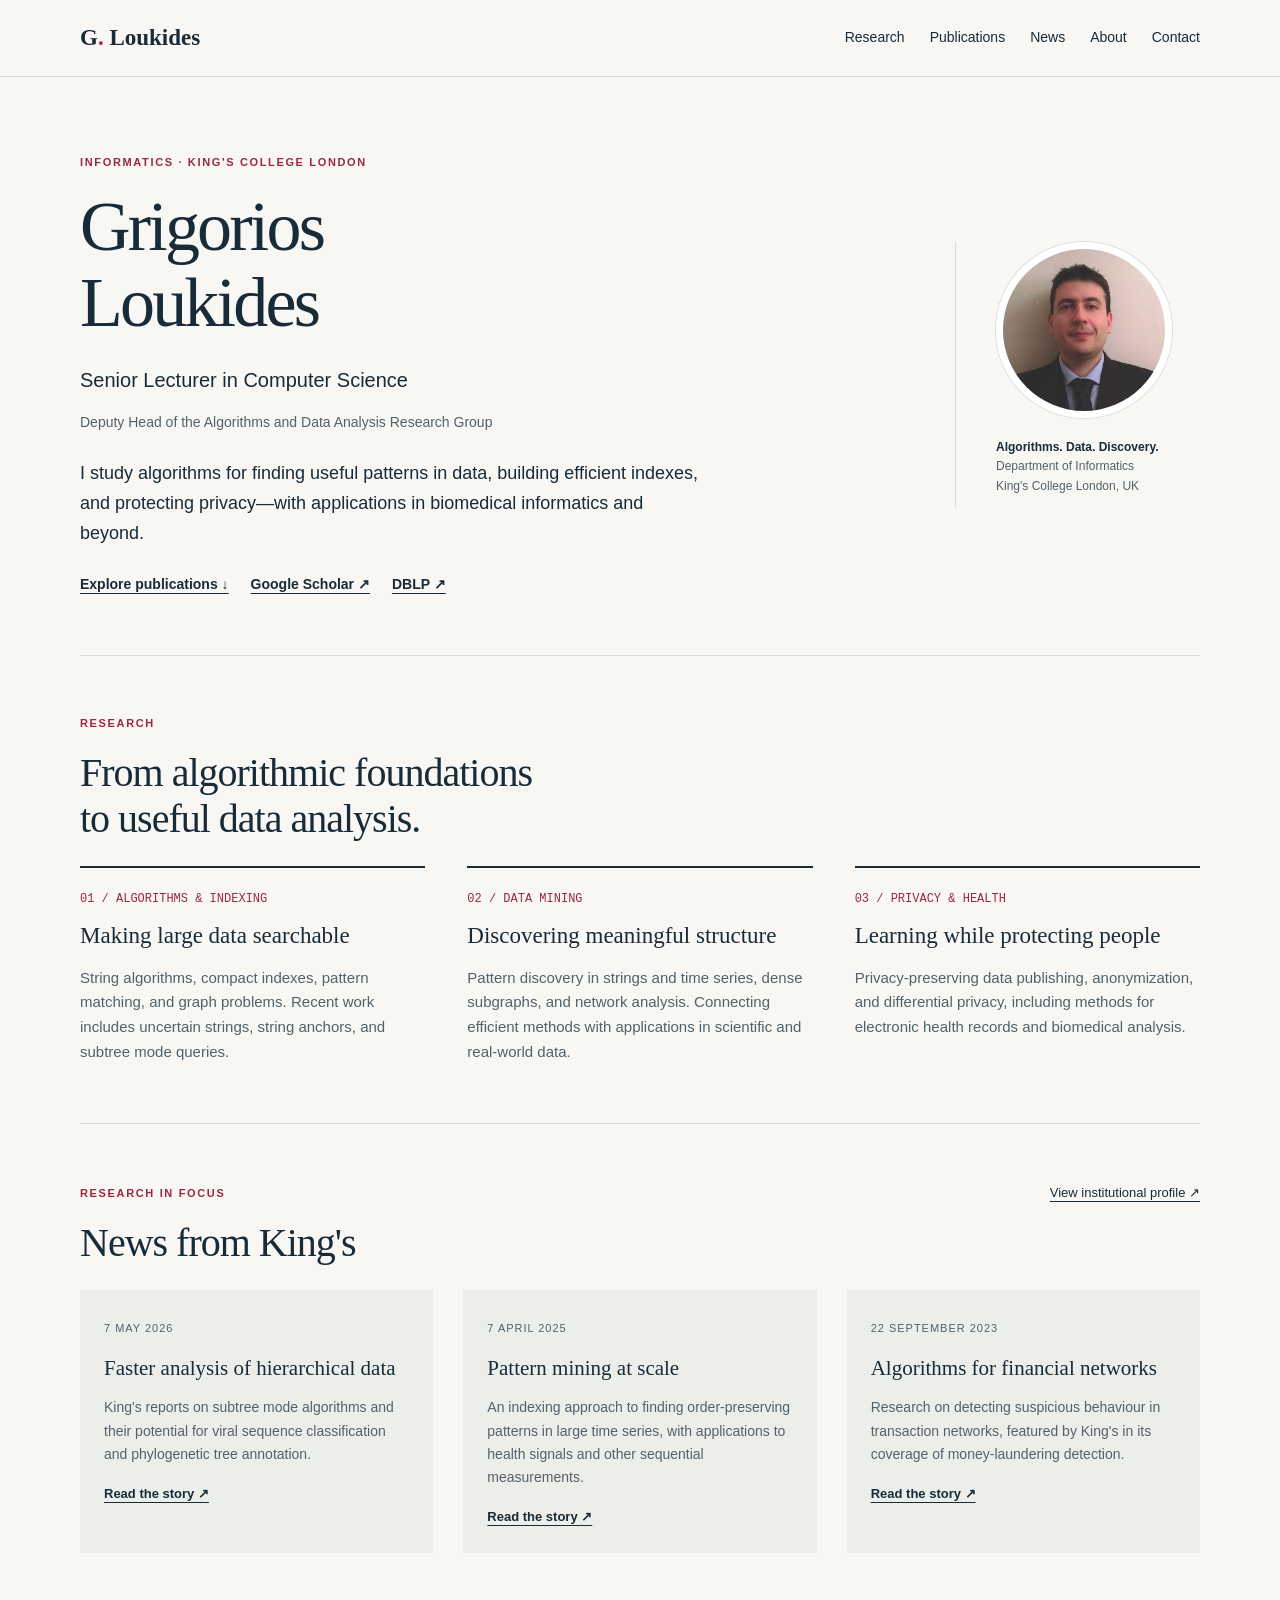
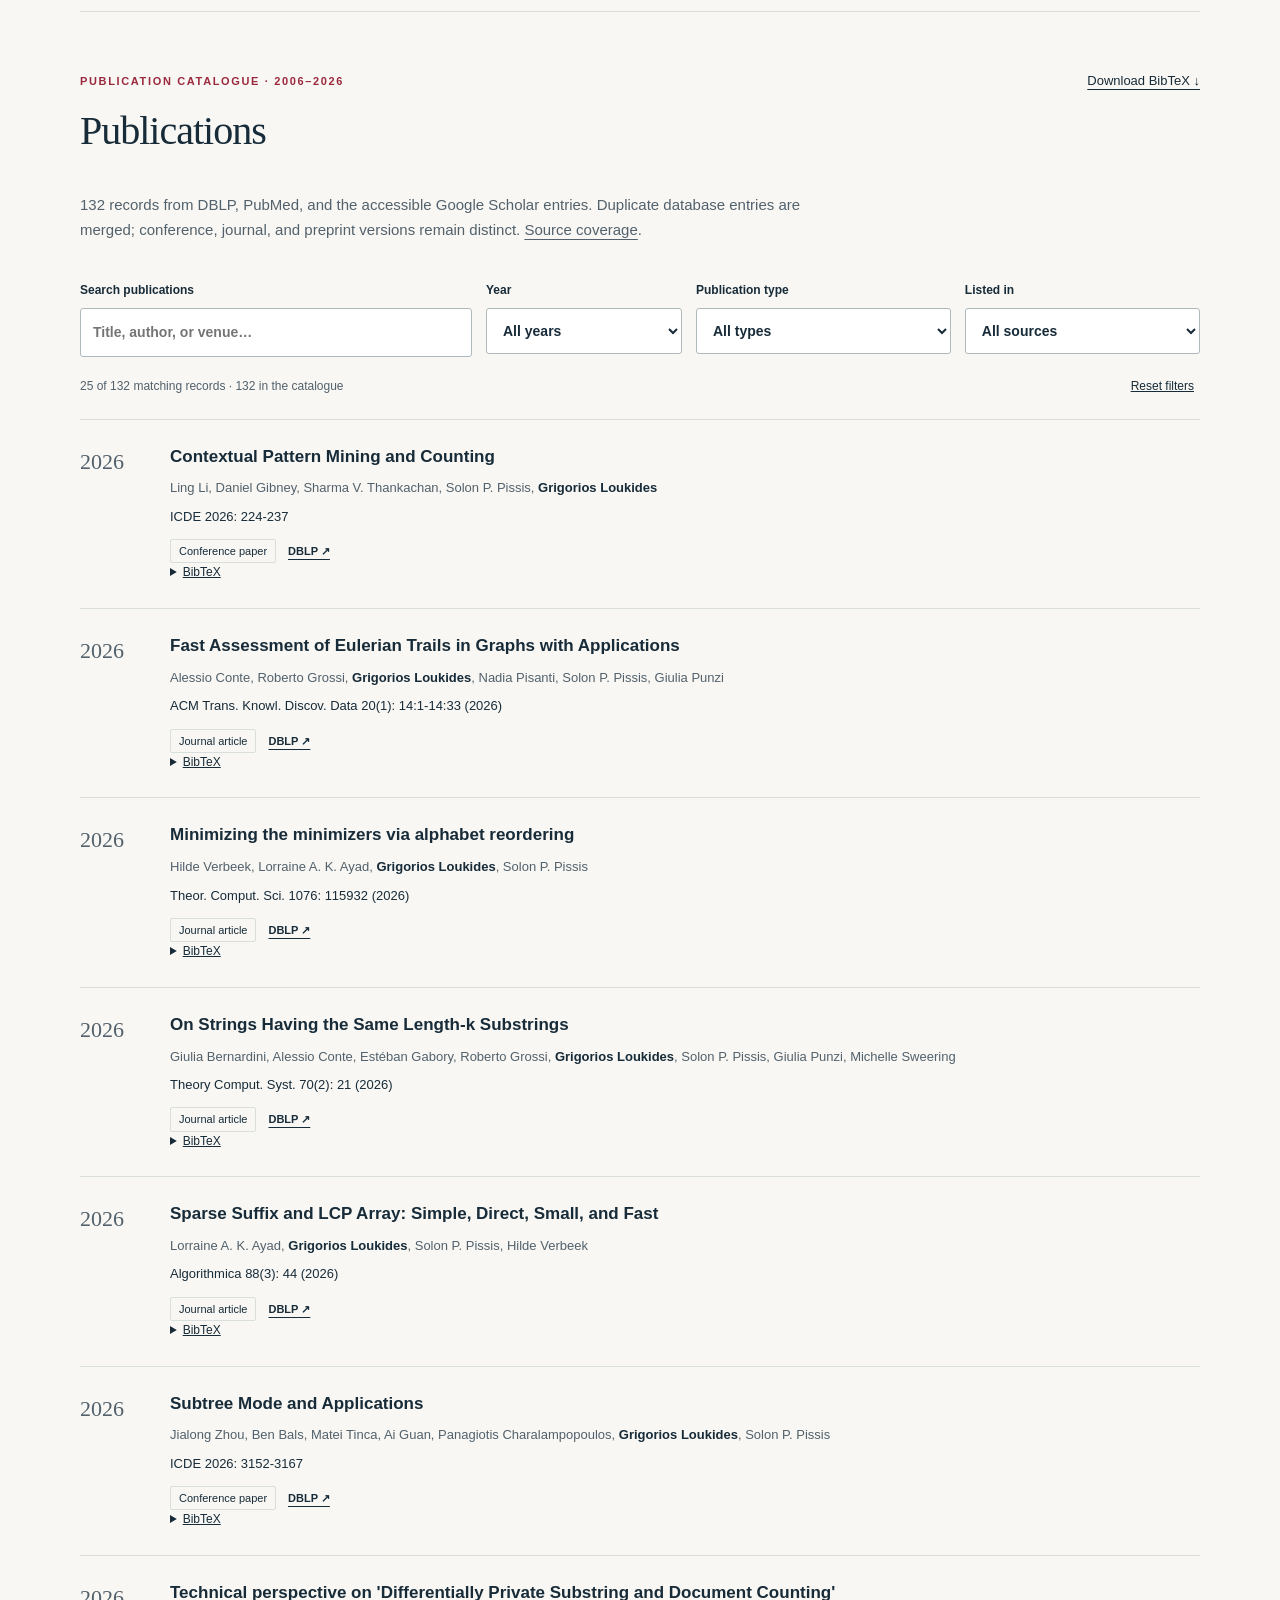
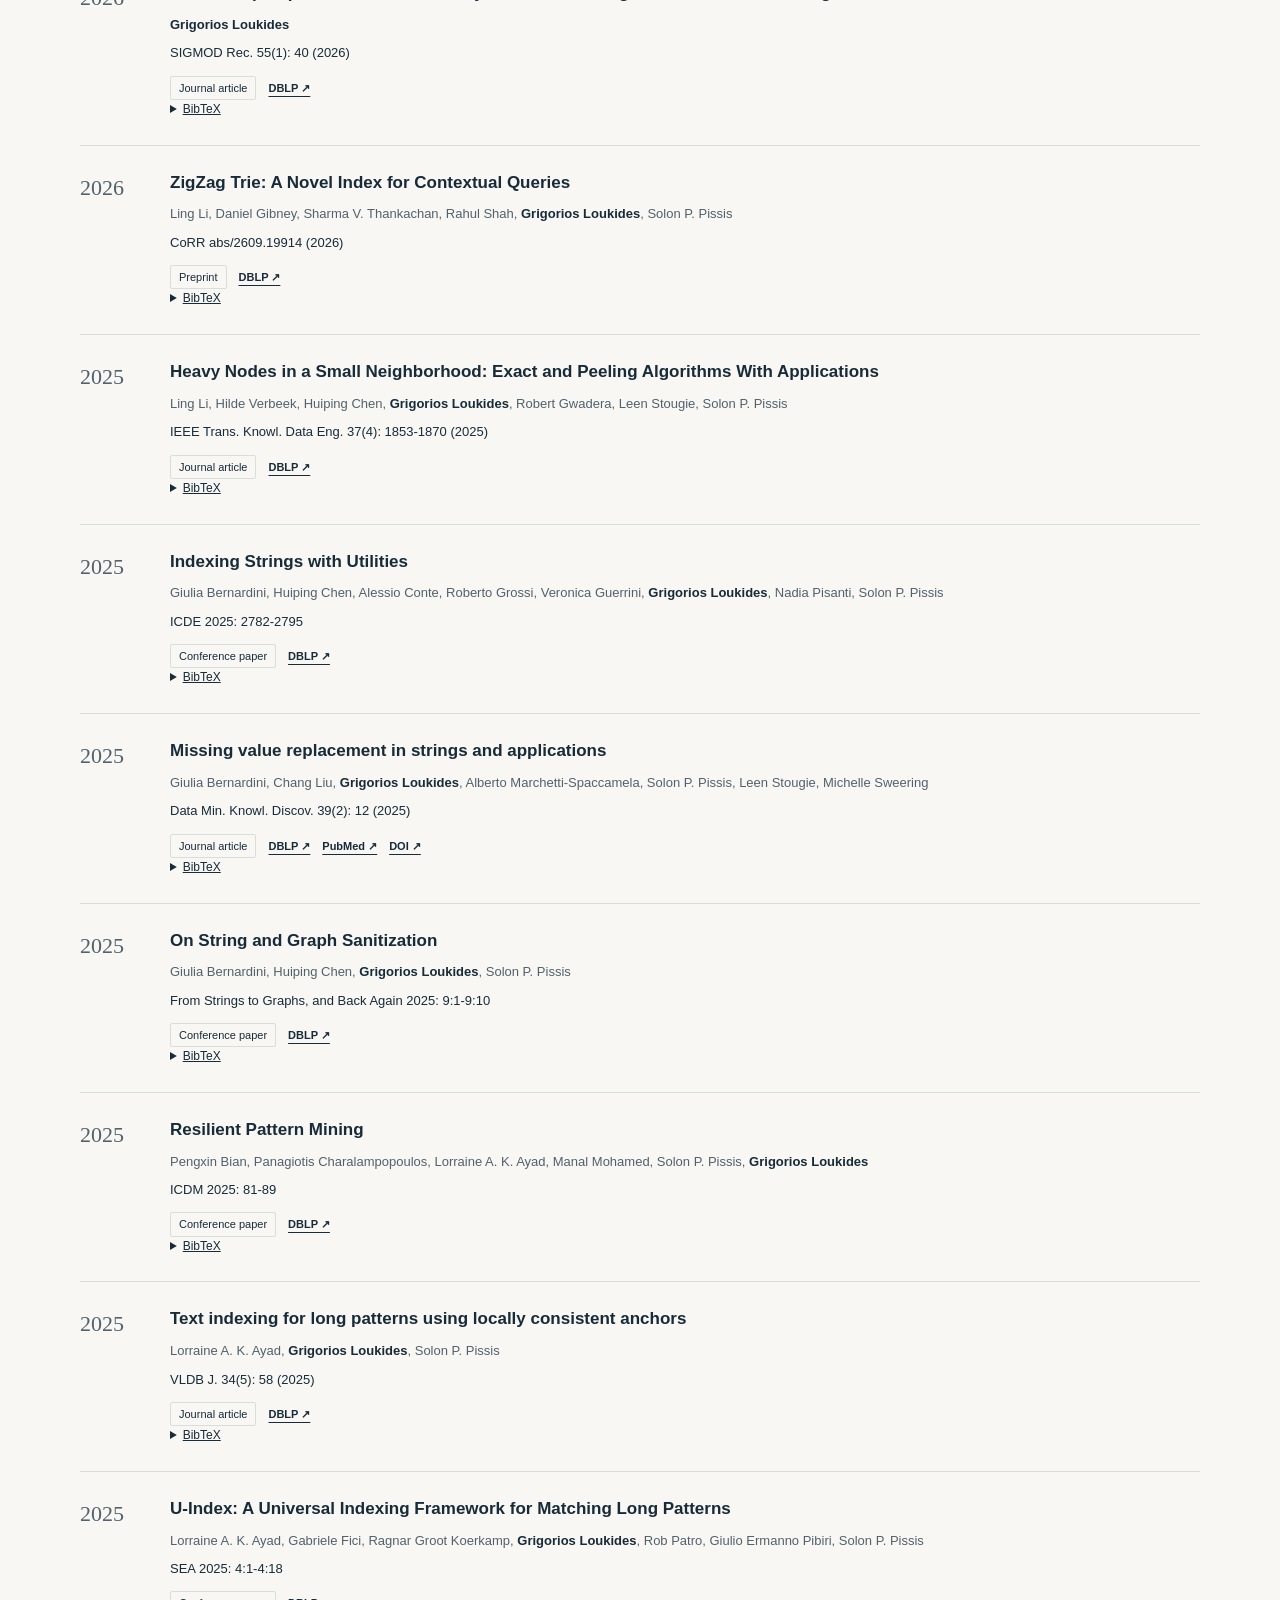
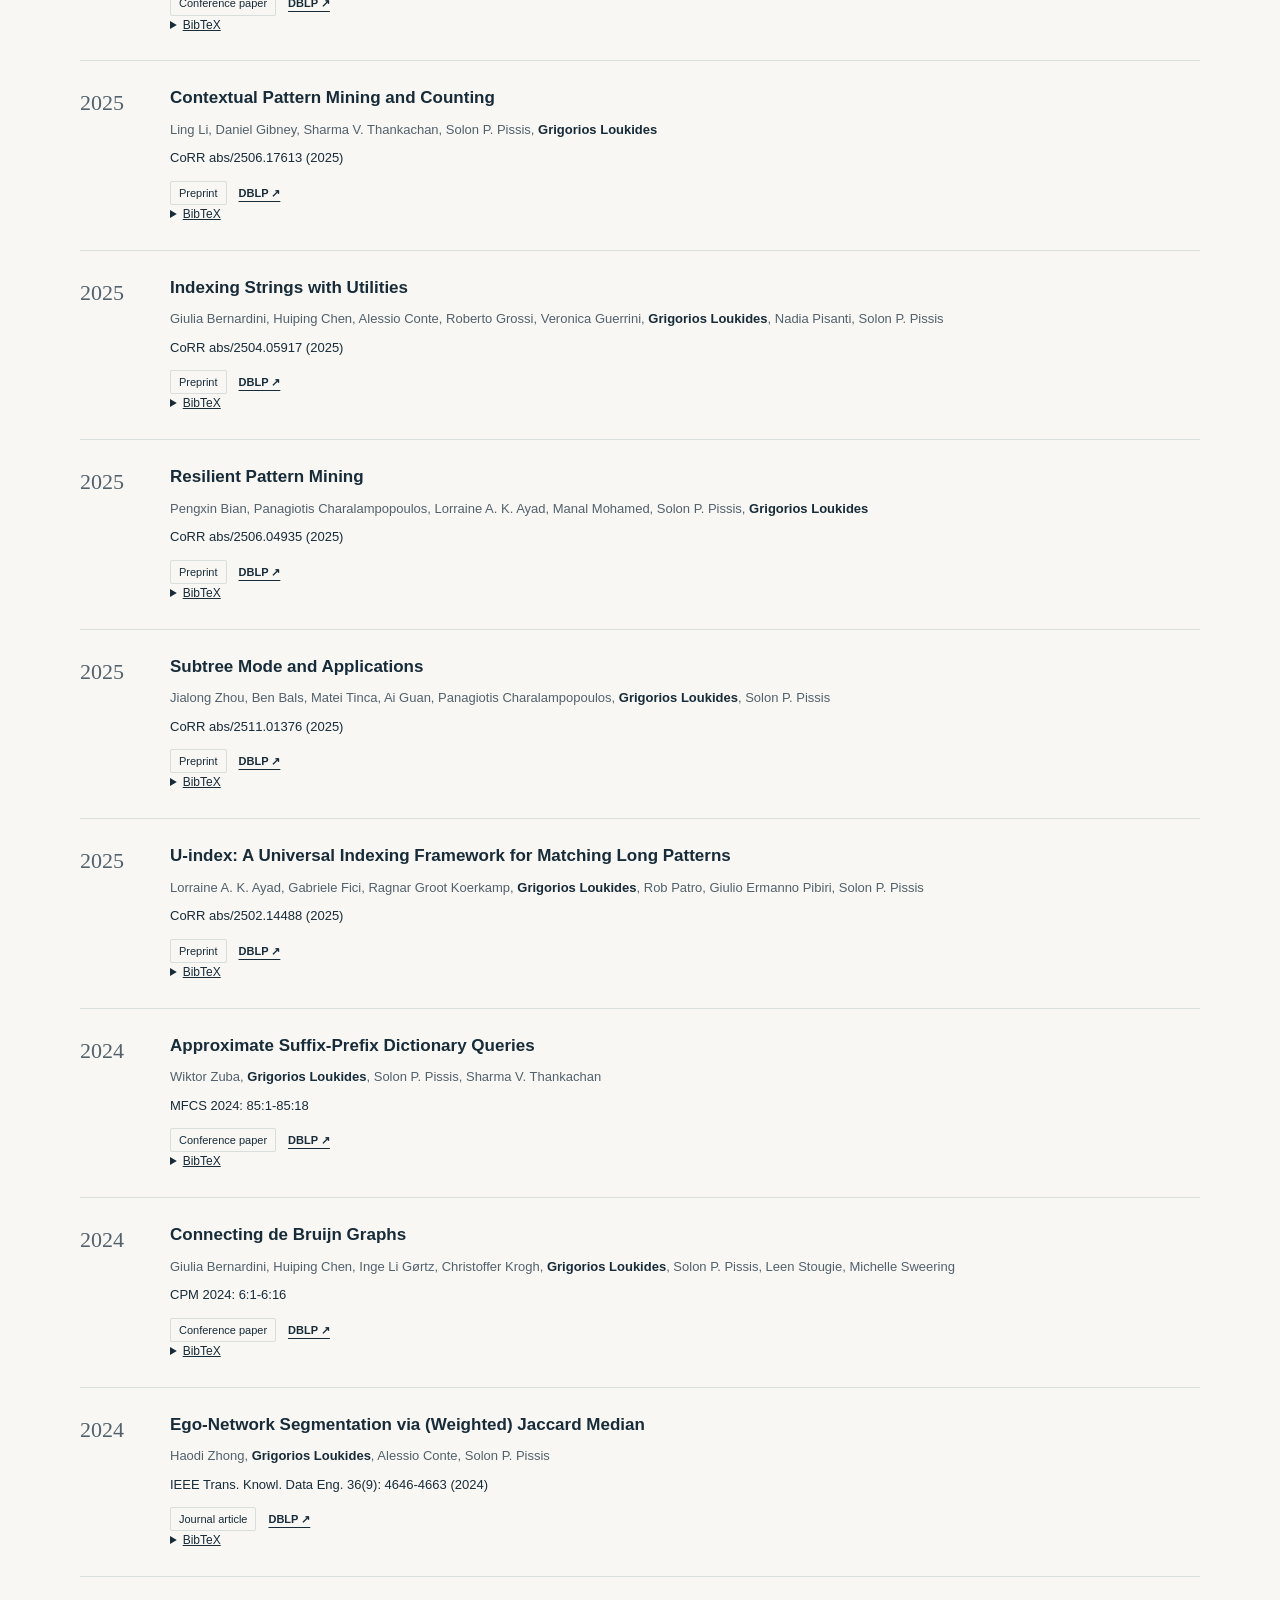
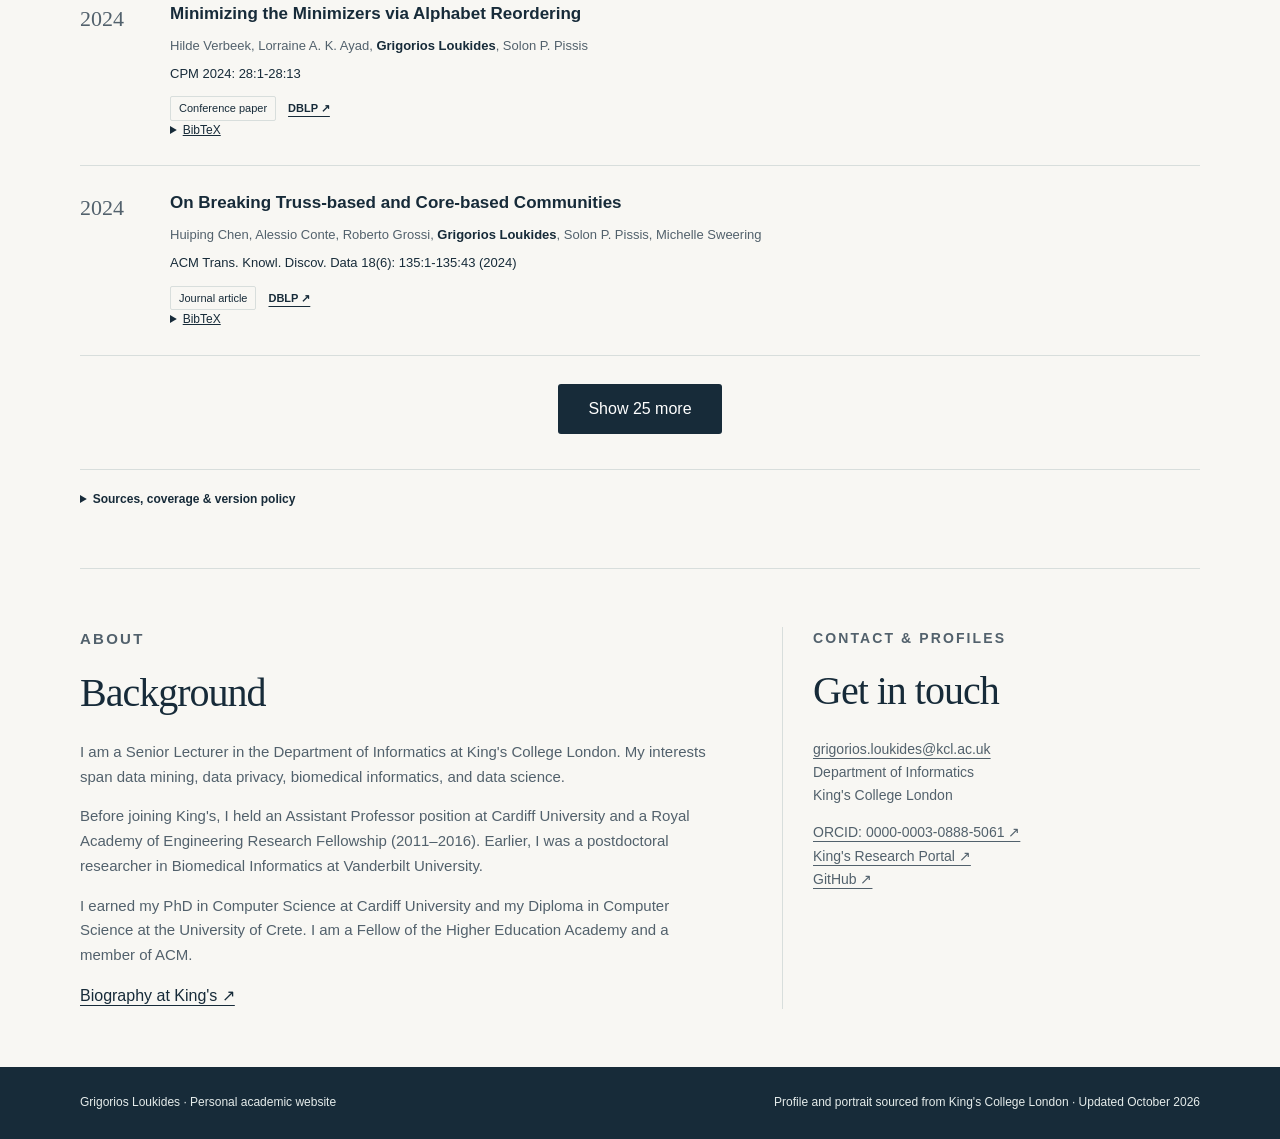
==== index.html @ 4de1ee36 "Build academic website with reconciled publication catalogue and King's profile" ====
<!doctype html>
<html lang="en"><head><meta charset="utf-8"><meta name="viewport" content="width=device-width, initial-scale=1"><meta name="description" content="Grigorios Loukides, King's College London. Research in algorithms, data mining, data privacy and biomedical informatics. Publications and research news."><meta name="theme-color" content="#172b39"><title>Grigorios Loukides | King's College London</title><link rel="stylesheet" href="style.css"><link rel="icon" href="favicon.svg" type="image/svg+xml"><script src="site.js" defer></script><script type="application/ld+json">{"@context":"https://schema.org","@type":"Person","name":"Grigorios Loukides","jobTitle":"Senior Lecturer in Computer Science","affiliation":{"@type":"CollegeOrUniversity","name":"King's College London"},"email":"grigorios.loukides@kcl.ac.uk","sameAs":["https://www.kcl.ac.uk/people/grigorios-loukides","https://dblp.org/pid/96/4724","https://orcid.org/0000-0003-0888-5061","https://scholar.google.com/citations?user=OtmncdQAAAAJ"]}</script></head>
<body><a class="skip" href="#main">Skip to content</a><header><div class="wrap top"><a class="brand" href="#main" aria-label="Grigorios Loukides, home">G<span>.</span> Loukides</a><nav aria-label="Main navigation"><a class="optional" href="#research">Research</a><a href="#publications">Publications</a><a class="optional" href="#news">News</a><a href="#about">About</a><a href="#contact">Contact</a></nav></div></header>
<main id="main" class="wrap"><section class="hero" aria-labelledby="name"><div><p class="eyebrow">Informatics · King's College London</p><h1 id="name">Grigorios<br>Loukides</h1><p class="role">Senior Lecturer in Computer Science</p><p class="subrole">Deputy Head of the Algorithms and Data Analysis Research Group</p><p class="intro">I study algorithms for finding useful patterns in data, building efficient indexes, and protecting privacy—with applications in biomedical informatics and beyond.</p><div class="links"><a href="#publications">Explore publications ↓</a><a href="https://scholar.google.com/citations?user=OtmncdQAAAAJ">Google Scholar ↗</a><a href="https://dblp.org/pid/96/4724">DBLP ↗</a></div></div><div class="portrait-wrap"><img class="portrait" src="[data-uri]" alt="Grigorios Loukides" width="176" height="176"><p><strong>Algorithms. Data. Discovery.</strong><br>Department of Informatics<br>King's College London, UK</p></div></section>
<section class="section" id="research"><p class="eyebrow">Research</p><h2>From algorithmic foundations<br>to useful data analysis.</h2><div class="research-grid"><article><span class="num">01 / ALGORITHMS & INDEXING</span><h3>Making large data searchable</h3><p>String algorithms, compact indexes, pattern matching, and graph problems. Recent work includes uncertain strings, string anchors, and subtree mode queries.</p></article><article><span class="num">02 / DATA MINING</span><h3>Discovering meaningful structure</h3><p>Pattern discovery in strings and time series, dense subgraphs, and network analysis. Connecting efficient methods with applications in scientific and real-world data.</p></article><article><span class="num">03 / PRIVACY & HEALTH</span><h3>Learning while protecting people</h3><p>Privacy-preserving data publishing, anonymization, and differential privacy, including methods for electronic health records and biomedical analysis.</p></article></div></section>
<section class="section" id="news"><div class="section-title"><div><p class="eyebrow">Research in focus</p><h2>News from King's</h2></div><a href="https://www.kcl.ac.uk/people/grigorios-loukides">View institutional profile ↗</a></div><div class="news-list"><article><time datetime="2026-05-07">7 May 2026</time><h3>Faster analysis of hierarchical data</h3><p>King's reports on subtree mode algorithms and their potential for viral sequence classification and phylogenetic tree annotation.</p><a href="https://www.kcl.ac.uk/news/new-algorithm-cracks-decades-old-problem-to-revolutionise-biomedical-research">Read the story ↗</a></article><article><time datetime="2025-04-07">7 April 2025</time><h3>Pattern mining at scale</h3><p>An indexing approach to finding order-preserving patterns in large time series, with applications to health signals and other sequential measurements.</p><a href="https://www.kcl.ac.uk/news/new-tool-analyses-huge-amounts-of-data-at-record-speeds">Read the story ↗</a></article><article><time datetime="2023-09-22">22 September 2023</time><h3>Algorithms for financial networks</h3><p>Research on detecting suspicious behaviour in transaction networks, featured by King's in its coverage of money-laundering detection.</p><a href="https://www.kcl.ac.uk/news/new-software-detects-money-laundering-faster-than-ever-before">Read the story ↗</a></article></div></section>
<section class="section" id="publications"><div class="section-title"><div><p class="eyebrow">Publication catalogue · 2006–2026</p><h2>Publications</h2></div><a href="publications.bib" download>Download BibTeX ↓</a></div><p class="pub-intro">132 records from DBLP, PubMed, and the accessible Google Scholar entries. Duplicate database entries are merged; conference, journal, and preprint versions remain distinct. <a href="#sources">Source coverage</a>.</p><noscript><p class="nojs">All publications are shown below. Enable JavaScript to search and filter.</p></noscript><div class="filters js-only" role="search" aria-label="Search publications"><label for="search">Search publications<input type="search" id="search" placeholder="Title, author, or venue…" autocomplete="off"></label><label for="year">Year<select id="year"><option value="">All years</option><option>2026</option><option>2025</option><option>2024</option><option>2023</option><option>2022</option><option>2021</option><option>2020</option><option>2019</option><option>2018</option><option>2017</option><option>2016</option><option>2015</option><option>2014</option><option>2013</option><option>2012</option><option>2011</option><option>2010</option><option>2009</option><option>2008</option><option>2007</option><option>2006</option></select></label><label for="type">Publication type<select id="type"><option value="">All types</option><option>Book / chapter</option><option>Conference paper</option><option>Correction</option><option>Journal article</option><option>Preprint</option><option>Thesis</option></select></label><label for="source">Listed in<select id="source"><option value="">All sources</option><option>DBLP</option><option>PubMed</option><option>Google Scholar</option></select></label></div><div class="result-bar js-only"><span id="count" role="status" aria-live="polite"></span><button class="text-button" id="reset" type="button">Reset filters</button></div><div id="publication-list"><article class="pub" data-year="2026" data-type="Conference paper" data-sources="DBLP"><div class="pub-year">2026</div><div><h3><a href="https://dblp.org/rec/conf/icde/LiGTPL26">Contextual Pattern Mining and Counting</a></h3><p class="authors">Ling Li, Daniel Gibney, Sharma V. Thankachan, Solon P. Pissis, <strong>Grigorios Loukides</strong></p><p class="venue">ICDE 2026: 224-237</p><div class="pub-foot"><span class="type">Conference paper</span><a href="https://dblp.org/rec/conf/icde/LiGTPL26">DBLP ↗</a></div><details><summary>BibTeX</summary><pre>@inproceedings{conficdeLiGTPL26,
  title = {Contextual Pattern Mining and Counting},
  author = {Ling Li and Daniel Gibney and Sharma V. Thankachan and Solon P. Pissis and Grigorios Loukides},
  year = {2026},
  url = {https://dblp.org/rec/conf/icde/LiGTPL26},
  note = {ICDE 2026: 224-237}
}</pre></details></div></article>
<article class="pub" data-year="2026" data-type="Journal article" data-sources="DBLP"><div class="pub-year">2026</div><div><h3><a href="https://dblp.org/rec/journals/tkdd/ConteGLPPP26">Fast Assessment of Eulerian Trails in Graphs with Applications</a></h3><p class="authors">Alessio Conte, Roberto Grossi, <strong>Grigorios Loukides</strong>, Nadia Pisanti, Solon P. Pissis, Giulia Punzi</p><p class="venue">ACM Trans. Knowl. Discov. Data 20(1): 14:1-14:33 (2026)</p><div class="pub-foot"><span class="type">Journal article</span><a href="https://dblp.org/rec/journals/tkdd/ConteGLPPP26">DBLP ↗</a></div><details><summary>BibTeX</summary><pre>@article{journalstkddConteGLPPP26,
  title = {Fast Assessment of Eulerian Trails in Graphs with Applications},
  author = {Alessio Conte and Roberto Grossi and Grigorios Loukides and Nadia Pisanti and Solon P. Pissis and Giulia Punzi},
  year = {2026},
  url = {https://dblp.org/rec/journals/tkdd/ConteGLPPP26},
  note = {ACM Trans. Knowl. Discov. Data 20(1): 14:1-14:33 (2026)}
}</pre></details></div></article>
<article class="pub" data-year="2026" data-type="Journal article" data-sources="DBLP"><div class="pub-year">2026</div><div><h3><a href="https://dblp.org/rec/journals/tcs/VerbeekALP26">Minimizing the minimizers via alphabet reordering</a></h3><p class="authors">Hilde Verbeek, Lorraine A. K. Ayad, <strong>Grigorios Loukides</strong>, Solon P. Pissis</p><p class="venue">Theor. Comput. Sci. 1076: 115932 (2026)</p><div class="pub-foot"><span class="type">Journal article</span><a href="https://dblp.org/rec/journals/tcs/VerbeekALP26">DBLP ↗</a></div><details><summary>BibTeX</summary><pre>@article{journalstcsVerbeekALP26,
  title = {Minimizing the minimizers via alphabet reordering},
  author = {Hilde Verbeek and Lorraine A. K. Ayad and Grigorios Loukides and Solon P. Pissis},
  year = {2026},
  url = {https://dblp.org/rec/journals/tcs/VerbeekALP26},
  note = {Theor. Comput. Sci. 1076: 115932 (2026)}
}</pre></details></div></article>
<article class="pub" data-year="2026" data-type="Journal article" data-sources="DBLP"><div class="pub-year">2026</div><div><h3><a href="https://dblp.org/rec/journals/mst/BernardiniCGGLPPS26">On Strings Having the Same Length-k Substrings</a></h3><p class="authors">Giulia Bernardini, Alessio Conte, Estéban Gabory, Roberto Grossi, <strong>Grigorios Loukides</strong>, Solon P. Pissis, Giulia Punzi, Michelle Sweering</p><p class="venue">Theory Comput. Syst. 70(2): 21 (2026)</p><div class="pub-foot"><span class="type">Journal article</span><a href="https://dblp.org/rec/journals/mst/BernardiniCGGLPPS26">DBLP ↗</a></div><details><summary>BibTeX</summary><pre>@article{journalsmstBernardiniCGGLPPS26,
  title = {On Strings Having the Same Length-k Substrings},
  author = {Giulia Bernardini and Alessio Conte and Estéban Gabory and Roberto Grossi and Grigorios Loukides and Solon P. Pissis and Giulia Punzi and Michelle Sweering},
  year = {2026},
  url = {https://dblp.org/rec/journals/mst/BernardiniCGGLPPS26},
  note = {Theory Comput. Syst. 70(2): 21 (2026)}
}</pre></details></div></article>
<article class="pub" data-year="2026" data-type="Journal article" data-sources="DBLP"><div class="pub-year">2026</div><div><h3><a href="https://dblp.org/rec/journals/algorithmica/AyadLPV26">Sparse Suffix and LCP Array: Simple, Direct, Small, and Fast</a></h3><p class="authors">Lorraine A. K. Ayad, <strong>Grigorios Loukides</strong>, Solon P. Pissis, Hilde Verbeek</p><p class="venue">Algorithmica 88(3): 44 (2026)</p><div class="pub-foot"><span class="type">Journal article</span><a href="https://dblp.org/rec/journals/algorithmica/AyadLPV26">DBLP ↗</a></div><details><summary>BibTeX</summary><pre>@article{journalsalgorithmicaAyadLPV26,
  title = {Sparse Suffix and LCP Array: Simple, Direct, Small, and Fast},
  author = {Lorraine A. K. Ayad and Grigorios Loukides and Solon P. Pissis and Hilde Verbeek},
  year = {2026},
  url = {https://dblp.org/rec/journals/algorithmica/AyadLPV26},
  note = {Algorithmica 88(3): 44 (2026)}
}</pre></details></div></article>
<article class="pub" data-year="2026" data-type="Conference paper" data-sources="DBLP"><div class="pub-year">2026</div><div><h3><a href="https://dblp.org/rec/conf/icde/ZhouBTGCLP26">Subtree Mode and Applications</a></h3><p class="authors">Jialong Zhou, Ben Bals, Matei Tinca, Ai Guan, Panagiotis Charalampopoulos, <strong>Grigorios Loukides</strong>, Solon P. Pissis</p><p class="venue">ICDE 2026: 3152-3167</p><div class="pub-foot"><span class="type">Conference paper</span><a href="https://dblp.org/rec/conf/icde/ZhouBTGCLP26">DBLP ↗</a></div><details><summary>BibTeX</summary><pre>@inproceedings{conficdeZhouBTGCLP26,
  title = {Subtree Mode and Applications},
  author = {Jialong Zhou and Ben Bals and Matei Tinca and Ai Guan and Panagiotis Charalampopoulos and Grigorios Loukides and Solon P. Pissis},
  year = {2026},
  url = {https://dblp.org/rec/conf/icde/ZhouBTGCLP26},
  note = {ICDE 2026: 3152-3167}
}</pre></details></div></article>
<article class="pub" data-year="2026" data-type="Journal article" data-sources="DBLP"><div class="pub-year">2026</div><div><h3><a href="https://dblp.org/rec/journals/sigmod/Loukides26">Technical perspective on &#x27;Differentially Private Substring and Document Counting&#x27;</a></h3><p class="authors"><strong>Grigorios Loukides</strong></p><p class="venue">SIGMOD Rec. 55(1): 40 (2026)</p><div class="pub-foot"><span class="type">Journal article</span><a href="https://dblp.org/rec/journals/sigmod/Loukides26">DBLP ↗</a></div><details><summary>BibTeX</summary><pre>@article{journalssigmodLoukides26,
  title = {Technical perspective on &#x27;Differentially Private Substring and Document Counting&#x27;},
  author = {Grigorios Loukides},
  year = {2026},
  url = {https://dblp.org/rec/journals/sigmod/Loukides26},
  note = {SIGMOD Rec. 55(1): 40 (2026)}
}</pre></details></div></article>
<article class="pub" data-year="2026" data-type="Preprint" data-sources="DBLP"><div class="pub-year">2026</div><div><h3><a href="https://dblp.org/rec/journals/corr/abs-2609-19914">ZigZag Trie: A Novel Index for Contextual Queries</a></h3><p class="authors">Ling Li, Daniel Gibney, Sharma V. Thankachan, Rahul Shah, <strong>Grigorios Loukides</strong>, Solon P. Pissis</p><p class="venue">CoRR abs/2609.19914 (2026)</p><div class="pub-foot"><span class="type">Preprint</span><a href="https://dblp.org/rec/journals/corr/abs-2609-19914">DBLP ↗</a></div><details><summary>BibTeX</summary><pre>@misc{journalscorrabs260919914,
  title = {ZigZag Trie: A Novel Index for Contextual Queries},
  author = {Ling Li and Daniel Gibney and Sharma V. Thankachan and Rahul Shah and Grigorios Loukides and Solon P. Pissis},
  year = {2026},
  url = {https://dblp.org/rec/journals/corr/abs-2609-19914},
  note = {CoRR abs/2609.19914 (2026)}
}</pre></details></div></article>
<article class="pub" data-year="2025" data-type="Journal article" data-sources="DBLP"><div class="pub-year">2025</div><div><h3><a href="https://dblp.org/rec/journals/tkde/LiVCLGSP25">Heavy Nodes in a Small Neighborhood: Exact and Peeling Algorithms With Applications</a></h3><p class="authors">Ling Li, Hilde Verbeek, Huiping Chen, <strong>Grigorios Loukides</strong>, Robert Gwadera, Leen Stougie, Solon P. Pissis</p><p class="venue">IEEE Trans. Knowl. Data Eng. 37(4): 1853-1870 (2025)</p><div class="pub-foot"><span class="type">Journal article</span><a href="https://dblp.org/rec/journals/tkde/LiVCLGSP25">DBLP ↗</a></div><details><summary>BibTeX</summary><pre>@article{journalstkdeLiVCLGSP25,
  title = {Heavy Nodes in a Small Neighborhood: Exact and Peeling Algorithms With Applications},
  author = {Ling Li and Hilde Verbeek and Huiping Chen and Grigorios Loukides and Robert Gwadera and Leen Stougie and Solon P. Pissis},
  year = {2025},
  url = {https://dblp.org/rec/journals/tkde/LiVCLGSP25},
  note = {IEEE Trans. Knowl. Data Eng. 37(4): 1853-1870 (2025)}
}</pre></details></div></article>
<article class="pub" data-year="2025" data-type="Conference paper" data-sources="DBLP"><div class="pub-year">2025</div><div><h3><a href="https://dblp.org/rec/conf/icde/BernardiniCCGGLPP25">Indexing Strings with Utilities</a></h3><p class="authors">Giulia Bernardini, Huiping Chen, Alessio Conte, Roberto Grossi, Veronica Guerrini, <strong>Grigorios Loukides</strong>, Nadia Pisanti, Solon P. Pissis</p><p class="venue">ICDE 2025: 2782-2795</p><div class="pub-foot"><span class="type">Conference paper</span><a href="https://dblp.org/rec/conf/icde/BernardiniCCGGLPP25">DBLP ↗</a></div><details><summary>BibTeX</summary><pre>@inproceedings{conficdeBernardiniCCGGLPP25,
  title = {Indexing Strings with Utilities},
  author = {Giulia Bernardini and Huiping Chen and Alessio Conte and Roberto Grossi and Veronica Guerrini and Grigorios Loukides and Nadia Pisanti and Solon P. Pissis},
  year = {2025},
  url = {https://dblp.org/rec/conf/icde/BernardiniCCGGLPP25},
  note = {ICDE 2025: 2782-2795}
}</pre></details></div></article>
<article class="pub" data-year="2025" data-type="Journal article" data-sources="DBLP|PubMed"><div class="pub-year">2025</div><div><h3><a href="https://doi.org/10.1007/s10618-024-01074-3">Missing value replacement in strings and applications</a></h3><p class="authors">Giulia Bernardini, Chang Liu, <strong>Grigorios Loukides</strong>, Alberto Marchetti-Spaccamela, Solon P. Pissis, Leen Stougie, Michelle Sweering</p><p class="venue">Data Min. Knowl. Discov. 39(2): 12 (2025)</p><div class="pub-foot"><span class="type">Journal article</span><a href="https://dblp.org/rec/journals/datamine/BernardiniLLMPSS25">DBLP ↗</a><a href="https://pubmed.ncbi.nlm.nih.gov/39867462/">PubMed ↗</a><a href="https://doi.org/10.1007/s10618-024-01074-3">DOI ↗</a></div><details><summary>BibTeX</summary><pre>@article{journalsdatamineBernardiniLLMPSS25,
  title = {Missing value replacement in strings and applications},
  author = {Giulia Bernardini and Chang Liu and Grigorios Loukides and Alberto Marchetti-Spaccamela and Solon P. Pissis and Leen Stougie and Michelle Sweering},
  year = {2025},
  url = {https://doi.org/10.1007/s10618-024-01074-3},
  doi = {10.1007/s10618-024-01074-3},
  note = {Data Min. Knowl. Discov. 39(2): 12 (2025)}
}</pre></details></div></article>
<article class="pub" data-year="2025" data-type="Conference paper" data-sources="DBLP"><div class="pub-year">2025</div><div><h3><a href="https://dblp.org/rec/conf/birthday/0001CLP25">On String and Graph Sanitization</a></h3><p class="authors">Giulia Bernardini, Huiping Chen, <strong>Grigorios Loukides</strong>, Solon P. Pissis</p><p class="venue">From Strings to Graphs, and Back Again 2025: 9:1-9:10</p><div class="pub-foot"><span class="type">Conference paper</span><a href="https://dblp.org/rec/conf/birthday/0001CLP25">DBLP ↗</a></div><details><summary>BibTeX</summary><pre>@inproceedings{confbirthday0001CLP25,
  title = {On String and Graph Sanitization},
  author = {Giulia Bernardini and Huiping Chen and Grigorios Loukides and Solon P. Pissis},
  year = {2025},
  url = {https://dblp.org/rec/conf/birthday/0001CLP25},
  note = {From Strings to Graphs, and Back Again 2025: 9:1-9:10}
}</pre></details></div></article>
<article class="pub" data-year="2025" data-type="Conference paper" data-sources="DBLP"><div class="pub-year">2025</div><div><h3><a href="https://dblp.org/rec/conf/icdm/BianCAMPL25">Resilient Pattern Mining</a></h3><p class="authors">Pengxin Bian, Panagiotis Charalampopoulos, Lorraine A. K. Ayad, Manal Mohamed, Solon P. Pissis, <strong>Grigorios Loukides</strong></p><p class="venue">ICDM 2025: 81-89</p><div class="pub-foot"><span class="type">Conference paper</span><a href="https://dblp.org/rec/conf/icdm/BianCAMPL25">DBLP ↗</a></div><details><summary>BibTeX</summary><pre>@inproceedings{conficdmBianCAMPL25,
  title = {Resilient Pattern Mining},
  author = {Pengxin Bian and Panagiotis Charalampopoulos and Lorraine A. K. Ayad and Manal Mohamed and Solon P. Pissis and Grigorios Loukides},
  year = {2025},
  url = {https://dblp.org/rec/conf/icdm/BianCAMPL25},
  note = {ICDM 2025: 81-89}
}</pre></details></div></article>
<article class="pub" data-year="2025" data-type="Journal article" data-sources="DBLP"><div class="pub-year">2025</div><div><h3><a href="https://dblp.org/rec/journals/vldb/AyadLP25">Text indexing for long patterns using locally consistent anchors</a></h3><p class="authors">Lorraine A. K. Ayad, <strong>Grigorios Loukides</strong>, Solon P. Pissis</p><p class="venue">VLDB J. 34(5): 58 (2025)</p><div class="pub-foot"><span class="type">Journal article</span><a href="https://dblp.org/rec/journals/vldb/AyadLP25">DBLP ↗</a></div><details><summary>BibTeX</summary><pre>@article{journalsvldbAyadLP25,
  title = {Text indexing for long patterns using locally consistent anchors},
  author = {Lorraine A. K. Ayad and Grigorios Loukides and Solon P. Pissis},
  year = {2025},
  url = {https://dblp.org/rec/journals/vldb/AyadLP25},
  note = {VLDB J. 34(5): 58 (2025)}
}</pre></details></div></article>
<article class="pub" data-year="2025" data-type="Conference paper" data-sources="DBLP"><div class="pub-year">2025</div><div><h3><a href="https://dblp.org/rec/conf/wea/AyadFKLPPP25">U-Index: A Universal Indexing Framework for Matching Long Patterns</a></h3><p class="authors">Lorraine A. K. Ayad, Gabriele Fici, Ragnar Groot Koerkamp, <strong>Grigorios Loukides</strong>, Rob Patro, Giulio Ermanno Pibiri, Solon P. Pissis</p><p class="venue">SEA 2025: 4:1-4:18</p><div class="pub-foot"><span class="type">Conference paper</span><a href="https://dblp.org/rec/conf/wea/AyadFKLPPP25">DBLP ↗</a></div><details><summary>BibTeX</summary><pre>@inproceedings{confweaAyadFKLPPP25,
  title = {U-Index: A Universal Indexing Framework for Matching Long Patterns},
  author = {Lorraine A. K. Ayad and Gabriele Fici and Ragnar Groot Koerkamp and Grigorios Loukides and Rob Patro and Giulio Ermanno Pibiri and Solon P. Pissis},
  year = {2025},
  url = {https://dblp.org/rec/conf/wea/AyadFKLPPP25},
  note = {SEA 2025: 4:1-4:18}
}</pre></details></div></article>
<article class="pub" data-year="2025" data-type="Preprint" data-sources="DBLP"><div class="pub-year">2025</div><div><h3><a href="https://dblp.org/rec/journals/corr/abs-2506-17613">Contextual Pattern Mining and Counting</a></h3><p class="authors">Ling Li, Daniel Gibney, Sharma V. Thankachan, Solon P. Pissis, <strong>Grigorios Loukides</strong></p><p class="venue">CoRR abs/2506.17613 (2025)</p><div class="pub-foot"><span class="type">Preprint</span><a href="https://dblp.org/rec/journals/corr/abs-2506-17613">DBLP ↗</a></div><details><summary>BibTeX</summary><pre>@misc{journalscorrabs250617613,
  title = {Contextual Pattern Mining and Counting},
  author = {Ling Li and Daniel Gibney and Sharma V. Thankachan and Solon P. Pissis and Grigorios Loukides},
  year = {2025},
  url = {https://dblp.org/rec/journals/corr/abs-2506-17613},
  note = {CoRR abs/2506.17613 (2025)}
}</pre></details></div></article>
<article class="pub" data-year="2025" data-type="Preprint" data-sources="DBLP"><div class="pub-year">2025</div><div><h3><a href="https://dblp.org/rec/journals/corr/abs-2504-05917">Indexing Strings with Utilities</a></h3><p class="authors">Giulia Bernardini, Huiping Chen, Alessio Conte, Roberto Grossi, Veronica Guerrini, <strong>Grigorios Loukides</strong>, Nadia Pisanti, Solon P. Pissis</p><p class="venue">CoRR abs/2504.05917 (2025)</p><div class="pub-foot"><span class="type">Preprint</span><a href="https://dblp.org/rec/journals/corr/abs-2504-05917">DBLP ↗</a></div><details><summary>BibTeX</summary><pre>@misc{journalscorrabs250405917,
  title = {Indexing Strings with Utilities},
  author = {Giulia Bernardini and Huiping Chen and Alessio Conte and Roberto Grossi and Veronica Guerrini and Grigorios Loukides and Nadia Pisanti and Solon P. Pissis},
  year = {2025},
  url = {https://dblp.org/rec/journals/corr/abs-2504-05917},
  note = {CoRR abs/2504.05917 (2025)}
}</pre></details></div></article>
<article class="pub" data-year="2025" data-type="Preprint" data-sources="DBLP"><div class="pub-year">2025</div><div><h3><a href="https://dblp.org/rec/journals/corr/abs-2506-04935">Resilient Pattern Mining</a></h3><p class="authors">Pengxin Bian, Panagiotis Charalampopoulos, Lorraine A. K. Ayad, Manal Mohamed, Solon P. Pissis, <strong>Grigorios Loukides</strong></p><p class="venue">CoRR abs/2506.04935 (2025)</p><div class="pub-foot"><span class="type">Preprint</span><a href="https://dblp.org/rec/journals/corr/abs-2506-04935">DBLP ↗</a></div><details><summary>BibTeX</summary><pre>@misc{journalscorrabs250604935,
  title = {Resilient Pattern Mining},
  author = {Pengxin Bian and Panagiotis Charalampopoulos and Lorraine A. K. Ayad and Manal Mohamed and Solon P. Pissis and Grigorios Loukides},
  year = {2025},
  url = {https://dblp.org/rec/journals/corr/abs-2506-04935},
  note = {CoRR abs/2506.04935 (2025)}
}</pre></details></div></article>
<article class="pub" data-year="2025" data-type="Preprint" data-sources="DBLP"><div class="pub-year">2025</div><div><h3><a href="https://dblp.org/rec/journals/corr/abs-2511-01376">Subtree Mode and Applications</a></h3><p class="authors">Jialong Zhou, Ben Bals, Matei Tinca, Ai Guan, Panagiotis Charalampopoulos, <strong>Grigorios Loukides</strong>, Solon P. Pissis</p><p class="venue">CoRR abs/2511.01376 (2025)</p><div class="pub-foot"><span class="type">Preprint</span><a href="https://dblp.org/rec/journals/corr/abs-2511-01376">DBLP ↗</a></div><details><summary>BibTeX</summary><pre>@misc{journalscorrabs251101376,
  title = {Subtree Mode and Applications},
  author = {Jialong Zhou and Ben Bals and Matei Tinca and Ai Guan and Panagiotis Charalampopoulos and Grigorios Loukides and Solon P. Pissis},
  year = {2025},
  url = {https://dblp.org/rec/journals/corr/abs-2511-01376},
  note = {CoRR abs/2511.01376 (2025)}
}</pre></details></div></article>
<article class="pub" data-year="2025" data-type="Preprint" data-sources="DBLP"><div class="pub-year">2025</div><div><h3><a href="https://dblp.org/rec/journals/corr/abs-2502-14488">U-index: A Universal Indexing Framework for Matching Long Patterns</a></h3><p class="authors">Lorraine A. K. Ayad, Gabriele Fici, Ragnar Groot Koerkamp, <strong>Grigorios Loukides</strong>, Rob Patro, Giulio Ermanno Pibiri, Solon P. Pissis</p><p class="venue">CoRR abs/2502.14488 (2025)</p><div class="pub-foot"><span class="type">Preprint</span><a href="https://dblp.org/rec/journals/corr/abs-2502-14488">DBLP ↗</a></div><details><summary>BibTeX</summary><pre>@misc{journalscorrabs250214488,
  title = {U-index: A Universal Indexing Framework for Matching Long Patterns},
  author = {Lorraine A. K. Ayad and Gabriele Fici and Ragnar Groot Koerkamp and Grigorios Loukides and Rob Patro and Giulio Ermanno Pibiri and Solon P. Pissis},
  year = {2025},
  url = {https://dblp.org/rec/journals/corr/abs-2502-14488},
  note = {CoRR abs/2502.14488 (2025)}
}</pre></details></div></article>
<article class="pub" data-year="2024" data-type="Conference paper" data-sources="DBLP"><div class="pub-year">2024</div><div><h3><a href="https://dblp.org/rec/conf/mfcs/ZubaLPT24">Approximate Suffix-Prefix Dictionary Queries</a></h3><p class="authors">Wiktor Zuba, <strong>Grigorios Loukides</strong>, Solon P. Pissis, Sharma V. Thankachan</p><p class="venue">MFCS 2024: 85:1-85:18</p><div class="pub-foot"><span class="type">Conference paper</span><a href="https://dblp.org/rec/conf/mfcs/ZubaLPT24">DBLP ↗</a></div><details><summary>BibTeX</summary><pre>@inproceedings{confmfcsZubaLPT24,
  title = {Approximate Suffix-Prefix Dictionary Queries},
  author = {Wiktor Zuba and Grigorios Loukides and Solon P. Pissis and Sharma V. Thankachan},
  year = {2024},
  url = {https://dblp.org/rec/conf/mfcs/ZubaLPT24},
  note = {MFCS 2024: 85:1-85:18}
}</pre></details></div></article>
<article class="pub" data-year="2024" data-type="Conference paper" data-sources="DBLP"><div class="pub-year">2024</div><div><h3><a href="https://dblp.org/rec/conf/cpm/0001CGKLPSS24">Connecting de Bruijn Graphs</a></h3><p class="authors">Giulia Bernardini, Huiping Chen, Inge Li Gørtz, Christoffer Krogh, <strong>Grigorios Loukides</strong>, Solon P. Pissis, Leen Stougie, Michelle Sweering</p><p class="venue">CPM 2024: 6:1-6:16</p><div class="pub-foot"><span class="type">Conference paper</span><a href="https://dblp.org/rec/conf/cpm/0001CGKLPSS24">DBLP ↗</a></div><details><summary>BibTeX</summary><pre>@inproceedings{confcpm0001CGKLPSS24,
  title = {Connecting de Bruijn Graphs},
  author = {Giulia Bernardini and Huiping Chen and Inge Li Gørtz and Christoffer Krogh and Grigorios Loukides and Solon P. Pissis and Leen Stougie and Michelle Sweering},
  year = {2024},
  url = {https://dblp.org/rec/conf/cpm/0001CGKLPSS24},
  note = {CPM 2024: 6:1-6:16}
}</pre></details></div></article>
<article class="pub" data-year="2024" data-type="Journal article" data-sources="DBLP"><div class="pub-year">2024</div><div><h3><a href="https://dblp.org/rec/journals/tkde/ZhongLCP24">Ego-Network Segmentation via (Weighted) Jaccard Median</a></h3><p class="authors">Haodi Zhong, <strong>Grigorios Loukides</strong>, Alessio Conte, Solon P. Pissis</p><p class="venue">IEEE Trans. Knowl. Data Eng. 36(9): 4646-4663 (2024)</p><div class="pub-foot"><span class="type">Journal article</span><a href="https://dblp.org/rec/journals/tkde/ZhongLCP24">DBLP ↗</a></div><details><summary>BibTeX</summary><pre>@article{journalstkdeZhongLCP24,
  title = {Ego-Network Segmentation via (Weighted) Jaccard Median},
  author = {Haodi Zhong and Grigorios Loukides and Alessio Conte and Solon P. Pissis},
  year = {2024},
  url = {https://dblp.org/rec/journals/tkde/ZhongLCP24},
  note = {IEEE Trans. Knowl. Data Eng. 36(9): 4646-4663 (2024)}
}</pre></details></div></article>
<article class="pub" data-year="2024" data-type="Conference paper" data-sources="DBLP"><div class="pub-year">2024</div><div><h3><a href="https://dblp.org/rec/conf/cpm/0001ALP24">Minimizing the Minimizers via Alphabet Reordering</a></h3><p class="authors">Hilde Verbeek, Lorraine A. K. Ayad, <strong>Grigorios Loukides</strong>, Solon P. Pissis</p><p class="venue">CPM 2024: 28:1-28:13</p><div class="pub-foot"><span class="type">Conference paper</span><a href="https://dblp.org/rec/conf/cpm/0001ALP24">DBLP ↗</a></div><details><summary>BibTeX</summary><pre>@inproceedings{confcpm0001ALP24,
  title = {Minimizing the Minimizers via Alphabet Reordering},
  author = {Hilde Verbeek and Lorraine A. K. Ayad and Grigorios Loukides and Solon P. Pissis},
  year = {2024},
  url = {https://dblp.org/rec/conf/cpm/0001ALP24},
  note = {CPM 2024: 28:1-28:13}
}</pre></details></div></article>
<article class="pub" data-year="2024" data-type="Journal article" data-sources="DBLP"><div class="pub-year">2024</div><div><h3><a href="https://dblp.org/rec/journals/tkdd/ChenCGLPS24">On Breaking Truss-based and Core-based Communities</a></h3><p class="authors">Huiping Chen, Alessio Conte, Roberto Grossi, <strong>Grigorios Loukides</strong>, Solon P. Pissis, Michelle Sweering</p><p class="venue">ACM Trans. Knowl. Discov. Data 18(6): 135:1-135:43 (2024)</p><div class="pub-foot"><span class="type">Journal article</span><a href="https://dblp.org/rec/journals/tkdd/ChenCGLPS24">DBLP ↗</a></div><details><summary>BibTeX</summary><pre>@article{journalstkddChenCGLPS24,
  title = {On Breaking Truss-based and Core-based Communities},
  author = {Huiping Chen and Alessio Conte and Roberto Grossi and Grigorios Loukides and Solon P. Pissis and Michelle Sweering},
  year = {2024},
  url = {https://dblp.org/rec/journals/tkdd/ChenCGLPS24},
  note = {ACM Trans. Knowl. Discov. Data 18(6): 135:1-135:43 (2024)}
}</pre></details></div></article>
<article class="pub" data-year="2024" data-type="Journal article" data-sources="DBLP"><div class="pub-year">2024</div><div><h3><a href="https://dblp.org/rec/journals/algorithmica/CharalampopoulosCCLPPR24">Pattern Masking for Dictionary Matching: Theory and Practice</a></h3><p class="authors">Panagiotis Charalampopoulos, Huiping Chen, Peter Christen, <strong>Grigorios Loukides</strong>, Nadia Pisanti, Solon P. Pissis, Jakub Radoszewski</p><p class="venue">Algorithmica 86(6): 1948-1978 (2024)</p><div class="pub-foot"><span class="type">Journal article</span><a href="https://dblp.org/rec/journals/algorithmica/CharalampopoulosCCLPPR24">DBLP ↗</a></div><details><summary>BibTeX</summary><pre>@article{journalsalgorithmicaCharalampopoulosCCLPPR24,
  title = {Pattern Masking for Dictionary Matching: Theory and Practice},
  author = {Panagiotis Charalampopoulos and Huiping Chen and Peter Christen and Grigorios Loukides and Nadia Pisanti and Solon P. Pissis and Jakub Radoszewski},
  year = {2024},
  url = {https://dblp.org/rec/journals/algorithmica/CharalampopoulosCCLPPR24},
  note = {Algorithmica 86(6): 1948-1978 (2024)}
}</pre></details></div></article>
<article class="pub" data-year="2024" data-type="Conference paper" data-sources="DBLP"><div class="pub-year">2024</div><div><h3><a href="https://dblp.org/rec/conf/icdm/0012ZLPM24">Scalable Order-Preserving Pattern Mining</a></h3><p class="authors">Ling Li, Wiktor Zuba, <strong>Grigorios Loukides</strong>, Solon P. Pissis, Maria Matsangidou</p><p class="venue">ICDM 2024: 211-220</p><div class="pub-foot"><span class="type">Conference paper</span><a href="https://dblp.org/rec/conf/icdm/0012ZLPM24">DBLP ↗</a></div><details><summary>BibTeX</summary><pre>@inproceedings{conficdm0012ZLPM24,
  title = {Scalable Order-Preserving Pattern Mining},
  author = {Ling Li and Wiktor Zuba and Grigorios Loukides and Solon P. Pissis and Maria Matsangidou},
  year = {2024},
  url = {https://dblp.org/rec/conf/icdm/0012ZLPM24},
  note = {ICDM 2024: 211-220}
}</pre></details></div></article>
<article class="pub" data-year="2024" data-type="Conference paper" data-sources="DBLP"><div class="pub-year">2024</div><div><h3><a href="https://dblp.org/rec/conf/icde/Gabory0LPZ24">Space-Efficient Indexes for Uncertain Strings</a></h3><p class="authors">Estéban Gabory, Chang Liu, <strong>Grigorios Loukides</strong>, Solon P. Pissis, Wiktor Zuba</p><p class="venue">ICDE 2024: 4828-4842</p><div class="pub-foot"><span class="type">Conference paper</span><a href="https://dblp.org/rec/conf/icde/Gabory0LPZ24">DBLP ↗</a></div><details><summary>BibTeX</summary><pre>@inproceedings{conficdeGabory0LPZ24,
  title = {Space-Efficient Indexes for Uncertain Strings},
  author = {Estéban Gabory and Chang Liu and Grigorios Loukides and Solon P. Pissis and Wiktor Zuba},
  year = {2024},
  url = {https://dblp.org/rec/conf/icde/Gabory0LPZ24},
  note = {ICDE 2024: 4828-4842}
}</pre></details></div></article>
<article class="pub" data-year="2024" data-type="Conference paper" data-sources="DBLP"><div class="pub-year">2024</div><div><h3><a href="https://dblp.org/rec/conf/latin/AyadLPV24">Sparse Suffix and LCP Array: Simple, Direct, Small, and Fast</a></h3><p class="authors">Lorraine A. K. Ayad, <strong>Grigorios Loukides</strong>, Solon P. Pissis, Hilde Verbeek</p><p class="venue">LATIN (1) 2024: 162-177</p><div class="pub-foot"><span class="type">Conference paper</span><a href="https://dblp.org/rec/conf/latin/AyadLPV24">DBLP ↗</a></div><details><summary>BibTeX</summary><pre>@inproceedings{conflatinAyadLPV24,
  title = {Sparse Suffix and LCP Array: Simple, Direct, Small, and Fast},
  author = {Lorraine A. K. Ayad and Grigorios Loukides and Solon P. Pissis and Hilde Verbeek},
  year = {2024},
  url = {https://dblp.org/rec/conf/latin/AyadLPV24},
  note = {LATIN (1) 2024: 162-177}
}</pre></details></div></article>
<article class="pub" data-year="2024" data-type="Conference paper" data-sources="DBLP"><div class="pub-year">2024</div><div><h3><a href="https://dblp.org/rec/conf/sdm/0001CCGGLPP24">Utility-Oriented String Mining</a></h3><p class="authors">Giulia Bernardini, Huiping Chen, Alessio Conte, Roberto Grossi, Veronica Guerrini, <strong>Grigorios Loukides</strong>, Nadia Pisanti, Solon P. Pissis</p><p class="venue">SDM 2024: 190-198</p><div class="pub-foot"><span class="type">Conference paper</span><a href="https://dblp.org/rec/conf/sdm/0001CCGGLPP24">DBLP ↗</a></div><details><summary>BibTeX</summary><pre>@inproceedings{confsdm0001CCGGLPP24,
  title = {Utility-Oriented String Mining},
  author = {Giulia Bernardini and Huiping Chen and Alessio Conte and Roberto Grossi and Veronica Guerrini and Grigorios Loukides and Nadia Pisanti and Solon P. Pissis},
  year = {2024},
  url = {https://dblp.org/rec/conf/sdm/0001CCGGLPP24},
  note = {SDM 2024: 190-198}
}</pre></details></div></article>
<article class="pub" data-year="2024" data-type="Preprint" data-sources="DBLP"><div class="pub-year">2024</div><div><h3><a href="https://dblp.org/rec/journals/corr/abs-2405-04052">Minimizing the Minimizers via Alphabet Reordering</a></h3><p class="authors">Hilde Verbeek, Lorraine A. K. Ayad, <strong>Grigorios Loukides</strong>, Solon P. Pissis</p><p class="venue">CoRR abs/2405.04052 (2024)</p><div class="pub-foot"><span class="type">Preprint</span><a href="https://dblp.org/rec/journals/corr/abs-2405-04052">DBLP ↗</a></div><details><summary>BibTeX</summary><pre>@misc{journalscorrabs240504052,
  title = {Minimizing the Minimizers via Alphabet Reordering},
  author = {Hilde Verbeek and Lorraine A. K. Ayad and Grigorios Loukides and Solon P. Pissis},
  year = {2024},
  url = {https://dblp.org/rec/journals/corr/abs-2405-04052},
  note = {CoRR abs/2405.04052 (2024)}
}</pre></details></div></article>
<article class="pub" data-year="2024" data-type="Preprint" data-sources="DBLP"><div class="pub-year">2024</div><div><h3><a href="https://dblp.org/rec/journals/corr/abs-2411-19511">Scalable Order-Preserving Pattern Mining</a></h3><p class="authors">Ling Li, Wiktor Zuba, <strong>Grigorios Loukides</strong>, Solon P. Pissis, Maria Matsangidou</p><p class="venue">CoRR abs/2411.19511 (2024)</p><div class="pub-foot"><span class="type">Preprint</span><a href="https://dblp.org/rec/journals/corr/abs-2411-19511">DBLP ↗</a></div><details><summary>BibTeX</summary><pre>@misc{journalscorrabs241119511,
  title = {Scalable Order-Preserving Pattern Mining},
  author = {Ling Li and Wiktor Zuba and Grigorios Loukides and Solon P. Pissis and Maria Matsangidou},
  year = {2024},
  url = {https://dblp.org/rec/journals/corr/abs-2411-19511},
  note = {CoRR abs/2411.19511 (2024)}
}</pre></details></div></article>
<article class="pub" data-year="2024" data-type="Preprint" data-sources="DBLP"><div class="pub-year">2024</div><div><h3><a href="https://dblp.org/rec/journals/corr/abs-2403-14256">Space-Efficient Indexes for Uncertain Strings</a></h3><p class="authors">Estéban Gabory, Chang Liu, <strong>Grigorios Loukides</strong>, Solon P. Pissis, Wiktor Zuba</p><p class="venue">CoRR abs/2403.14256 (2024)</p><div class="pub-foot"><span class="type">Preprint</span><a href="https://dblp.org/rec/journals/corr/abs-2403-14256">DBLP ↗</a></div><details><summary>BibTeX</summary><pre>@misc{journalscorrabs240314256,
  title = {Space-Efficient Indexes for Uncertain Strings},
  author = {Estéban Gabory and Chang Liu and Grigorios Loukides and Solon P. Pissis and Wiktor Zuba},
  year = {2024},
  url = {https://dblp.org/rec/journals/corr/abs-2403-14256},
  note = {CoRR abs/2403.14256 (2024)}
}</pre></details></div></article>
<article class="pub" data-year="2024" data-type="Preprint" data-sources="DBLP"><div class="pub-year">2024</div><div><h3><a href="https://dblp.org/rec/journals/corr/abs-2407-11819">Text Indexing for Long Patterns using Locally Consistent Anchors</a></h3><p class="authors">Lorraine A. K. Ayad, <strong>Grigorios Loukides</strong>, Solon P. Pissis</p><p class="venue">CoRR abs/2407.11819 (2024)</p><div class="pub-foot"><span class="type">Preprint</span><a href="https://dblp.org/rec/journals/corr/abs-2407-11819">DBLP ↗</a></div><details><summary>BibTeX</summary><pre>@misc{journalscorrabs240711819,
  title = {Text Indexing for Long Patterns using Locally Consistent Anchors},
  author = {Lorraine A. K. Ayad and Grigorios Loukides and Solon P. Pissis},
  year = {2024},
  url = {https://dblp.org/rec/journals/corr/abs-2407-11819},
  note = {CoRR abs/2407.11819 (2024)}
}</pre></details></div></article>
<article class="pub" data-year="2023" data-type="Journal article" data-sources="DBLP"><div class="pub-year">2023</div><div><h3><a href="https://dblp.org/rec/journals/tkde/LoukidesPS23">Bidirectional String Anchors for Improved Text Indexing and Top-K Similarity Search</a></h3><p class="authors"><strong>Grigorios Loukides</strong>, Solon P. Pissis, Michelle Sweering</p><p class="venue">IEEE Trans. Knowl. Data Eng. 35(11): 11093-11111 (2023)</p><div class="pub-foot"><span class="type">Journal article</span><a href="https://dblp.org/rec/journals/tkde/LoukidesPS23">DBLP ↗</a></div><details><summary>BibTeX</summary><pre>@article{journalstkdeLoukidesPS23,
  title = {Bidirectional String Anchors for Improved Text Indexing and Top-K Similarity Search},
  author = {Grigorios Loukides and Solon P. Pissis and Michelle Sweering},
  year = {2023},
  url = {https://dblp.org/rec/journals/tkde/LoukidesPS23},
  note = {IEEE Trans. Knowl. Data Eng. 35(11): 11093-11111 (2023)}
}</pre></details></div></article>
<article class="pub" data-year="2023" data-type="Conference paper" data-sources="DBLP"><div class="pub-year">2023</div><div><h3><a href="https://dblp.org/rec/conf/spire/PissisSLL23">Frequency-Constrained Substring Complexity</a></h3><p class="authors">Solon P. Pissis, Michael Shekelyan, Chang Liu, <strong>Grigorios Loukides</strong></p><p class="venue">SPIRE 2023: 345-352</p><div class="pub-foot"><span class="type">Conference paper</span><a href="https://dblp.org/rec/conf/spire/PissisSLL23">DBLP ↗</a></div><details><summary>BibTeX</summary><pre>@inproceedings{confspirePissisSLL23,
  title = {Frequency-Constrained Substring Complexity},
  author = {Solon P. Pissis and Michael Shekelyan and Chang Liu and Grigorios Loukides},
  year = {2023},
  url = {https://dblp.org/rec/conf/spire/PissisSLL23},
  note = {SPIRE 2023: 345-352}
}</pre></details></div></article>
<article class="pub" data-year="2023" data-type="Conference paper" data-sources="DBLP"><div class="pub-year">2023</div><div><h3><a href="https://dblp.org/rec/conf/sdm/ChenLGP23">Heavy Nodes in a Small Neighborhood: Algorithms and Applications</a></h3><p class="authors">Huiping Chen, <strong>Grigorios Loukides</strong>, Robert Gwadera, Solon P. Pissis</p><p class="venue">SDM 2023: 307-315</p><div class="pub-foot"><span class="type">Conference paper</span><a href="https://dblp.org/rec/conf/sdm/ChenLGP23">DBLP ↗</a></div><details><summary>BibTeX</summary><pre>@inproceedings{confsdmChenLGP23,
  title = {Heavy Nodes in a Small Neighborhood: Algorithms and Applications},
  author = {Huiping Chen and Grigorios Loukides and Robert Gwadera and Solon P. Pissis},
  year = {2023},
  url = {https://dblp.org/rec/conf/sdm/ChenLGP23},
  note = {SDM 2023: 307-315}
}</pre></details></div></article>
<article class="pub" data-year="2023" data-type="Journal article" data-sources="DBLP"><div class="pub-year">2023</div><div><h3><a href="https://dblp.org/rec/journals/tkde/BernardiniCGGLPPPSS23">Hide and Mine in Strings: Hardness, Algorithms, and Experiments</a></h3><p class="authors">Giulia Bernardini, Alessio Conte, Garance Gourdel, Roberto Grossi, <strong>Grigorios Loukides</strong>, Nadia Pisanti, Solon P. Pissis, Giulia Punzi, Leen Stougie, Michelle Sweering</p><p class="venue">IEEE Trans. Knowl. Data Eng. 35(6): 5948-5963 (2023)</p><div class="pub-foot"><span class="type">Journal article</span><a href="https://dblp.org/rec/journals/tkde/BernardiniCGGLPPPSS23">DBLP ↗</a></div><details><summary>BibTeX</summary><pre>@article{journalstkdeBernardiniCGGLPPPSS23,
  title = {Hide and Mine in Strings: Hardness, Algorithms, and Experiments},
  author = {Giulia Bernardini and Alessio Conte and Garance Gourdel and Roberto Grossi and Grigorios Loukides and Nadia Pisanti and Solon P. Pissis and Giulia Punzi and Leen Stougie and Michelle Sweering},
  year = {2023},
  url = {https://dblp.org/rec/journals/tkde/BernardiniCGGLPPPSS23},
  note = {IEEE Trans. Knowl. Data Eng. 35(6): 5948-5963 (2023)}
}</pre></details></div></article>
<article class="pub" data-year="2023" data-type="Conference paper" data-sources="DBLP"><div class="pub-year">2023</div><div><h3><a href="https://dblp.org/rec/conf/cpm/LoukidesPTZ23">Suffix-Prefix Queries on a Dictionary</a></h3><p class="authors"><strong>Grigorios Loukides</strong>, Solon P. Pissis, Sharma V. Thankachan, Wiktor Zuba</p><p class="venue">CPM 2023: 21:1-21:20</p><div class="pub-foot"><span class="type">Conference paper</span><a href="https://dblp.org/rec/conf/cpm/LoukidesPTZ23">DBLP ↗</a></div><details><summary>BibTeX</summary><pre>@inproceedings{confcpmLoukidesPTZ23,
  title = {Suffix-Prefix Queries on a Dictionary},
  author = {Grigorios Loukides and Solon P. Pissis and Sharma V. Thankachan and Wiktor Zuba},
  year = {2023},
  url = {https://dblp.org/rec/conf/cpm/LoukidesPTZ23},
  note = {CPM 2023: 21:1-21:20}
}</pre></details></div></article>
<article class="pub" data-year="2023" data-type="Journal article" data-sources="DBLP"><div class="pub-year">2023</div><div><h3><a href="https://dblp.org/rec/journals/pvldb/AyadLP23">Text Indexing for Long Patterns: Anchors are All you Need</a></h3><p class="authors">Lorraine A. K. Ayad, <strong>Grigorios Loukides</strong>, Solon P. Pissis</p><p class="venue">Proc. VLDB Endow. 16(9): 2117-2131 (2023)</p><div class="pub-foot"><span class="type">Journal article</span><a href="https://dblp.org/rec/journals/pvldb/AyadLP23">DBLP ↗</a></div><details><summary>BibTeX</summary><pre>@article{journalspvldbAyadLP23,
  title = {Text Indexing for Long Patterns: Anchors are All you Need},
  author = {Lorraine A. K. Ayad and Grigorios Loukides and Solon P. Pissis},
  year = {2023},
  url = {https://dblp.org/rec/journals/pvldb/AyadLP23},
  note = {Proc. VLDB Endow. 16(9): 2117-2131 (2023)}
}</pre></details></div></article>
<article class="pub" data-year="2023" data-type="Preprint" data-sources="DBLP"><div class="pub-year">2023</div><div><h3><a href="https://dblp.org/rec/journals/corr/abs-2310-09023">Sparse Suffix and LCP Array: Simple, Direct, Small, and Fast</a></h3><p class="authors">Lorraine A. K. Ayad, <strong>Grigorios Loukides</strong>, Solon P. Pissis, Hilde Verbeek</p><p class="venue">CoRR abs/2310.09023 (2023)</p><div class="pub-foot"><span class="type">Preprint</span><a href="https://dblp.org/rec/journals/corr/abs-2310-09023">DBLP ↗</a></div><details><summary>BibTeX</summary><pre>@misc{journalscorrabs231009023,
  title = {Sparse Suffix and LCP Array: Simple, Direct, Small, and Fast},
  author = {Lorraine A. K. Ayad and Grigorios Loukides and Solon P. Pissis and Hilde Verbeek},
  year = {2023},
  url = {https://dblp.org/rec/journals/corr/abs-2310-09023},
  note = {CoRR abs/2310.09023 (2023)}
}</pre></details></div></article>
<article class="pub" data-year="2022" data-type="Journal article" data-sources="DBLP"><div class="pub-year">2022</div><div><h3><a href="https://dblp.org/rec/journals/ipl/LoukidesP22">All-pairs suffix/prefix in optimal time using Aho-Corasick space</a></h3><p class="authors"><strong>Grigorios Loukides</strong>, Solon P. Pissis</p><p class="venue">Inf. Process. Lett. 178: 106275 (2022)</p><div class="pub-foot"><span class="type">Journal article</span><a href="https://dblp.org/rec/journals/ipl/LoukidesP22">DBLP ↗</a></div><details><summary>BibTeX</summary><pre>@article{journalsiplLoukidesP22,
  title = {All-pairs suffix/prefix in optimal time using Aho-Corasick space},
  author = {Grigorios Loukides and Solon P. Pissis},
  year = {2022},
  url = {https://dblp.org/rec/journals/ipl/LoukidesP22},
  note = {Inf. Process. Lett. 178: 106275 (2022)}
}</pre></details></div></article>
<article class="pub" data-year="2022" data-type="Journal article" data-sources="DBLP|PubMed"><div class="pub-year">2022</div><div><h3><a href="https://doi.org/10.1109/JBHI.2021.3129461">Clustering Demographics and Sequences of Diagnosis Codes</a></h3><p class="authors">Haodi Zhong, <strong>Grigorios Loukides</strong>, Solon P. Pissis</p><p class="venue">IEEE J. Biomed. Health Informatics 26(5): 2351-2359 (2022)</p><div class="pub-foot"><span class="type">Journal article</span><a href="https://dblp.org/rec/journals/titb/ZhongLP22">DBLP ↗</a><a href="https://pubmed.ncbi.nlm.nih.gov/34797768/">PubMed ↗</a><a href="https://doi.org/10.1109/JBHI.2021.3129461">DOI ↗</a></div><details><summary>BibTeX</summary><pre>@article{journalstitbZhongLP22,
  title = {Clustering Demographics and Sequences of Diagnosis Codes},
  author = {Haodi Zhong and Grigorios Loukides and Solon P. Pissis},
  year = {2022},
  url = {https://doi.org/10.1109/JBHI.2021.3129461},
  doi = {10.1109/JBHI.2021.3129461},
  note = {IEEE J. Biomed. Health Informatics 26(5): 2351-2359 (2022)}
}</pre></details></div></article>
<article class="pub" data-year="2022" data-type="Journal article" data-sources="DBLP"><div class="pub-year">2022</div><div><h3><a href="https://dblp.org/rec/journals/dke/ZhongLP22">Clustering sequence graphs</a></h3><p class="authors">Haodi Zhong, <strong>Grigorios Loukides</strong>, Solon P. Pissis</p><p class="venue">Data Knowl. Eng. 138: 101981 (2022)</p><div class="pub-foot"><span class="type">Journal article</span><a href="https://dblp.org/rec/journals/dke/ZhongLP22">DBLP ↗</a></div><details><summary>BibTeX</summary><pre>@article{journalsdkeZhongLP22,
  title = {Clustering sequence graphs},
  author = {Haodi Zhong and Grigorios Loukides and Solon P. Pissis},
  year = {2022},
  url = {https://dblp.org/rec/journals/dke/ZhongLP22},
  note = {Data Knowl. Eng. 138: 101981 (2022)}
}</pre></details></div></article>
<article class="pub" data-year="2022" data-type="Conference paper" data-sources="DBLP"><div class="pub-year">2022</div><div><h3><a href="https://dblp.org/rec/conf/icdm/ZhongLCP22">Jaccard Median for Ego-network Segmentation</a></h3><p class="authors">Haodi Zhong, <strong>Grigorios Loukides</strong>, Alessio Conte, Solon P. Pissis</p><p class="venue">ICDM 2022: 1353-1358</p><div class="pub-foot"><span class="type">Conference paper</span><a href="https://dblp.org/rec/conf/icdm/ZhongLCP22">DBLP ↗</a></div><details><summary>BibTeX</summary><pre>@inproceedings{conficdmZhongLCP22,
  title = {Jaccard Median for Ego-network Segmentation},
  author = {Haodi Zhong and Grigorios Loukides and Alessio Conte and Solon P. Pissis},
  year = {2022},
  url = {https://dblp.org/rec/conf/icdm/ZhongLCP22},
  note = {ICDM 2022: 1353-1358}
}</pre></details></div></article>
<article class="pub" data-year="2022" data-type="Conference paper" data-sources="DBLP"><div class="pub-year">2022</div><div><h3><a href="https://dblp.org/rec/conf/cpm/0001CLPSS22">Making de Bruijn Graphs Eulerian</a></h3><p class="authors">Giulia Bernardini, Huiping Chen, <strong>Grigorios Loukides</strong>, Solon P. Pissis, Leen Stougie, Michelle Sweering</p><p class="venue">CPM 2022: 12:1-12:18</p><div class="pub-foot"><span class="type">Conference paper</span><a href="https://dblp.org/rec/conf/cpm/0001CLPSS22">DBLP ↗</a></div><details><summary>BibTeX</summary><pre>@inproceedings{confcpm0001CLPSS22,
  title = {Making de Bruijn Graphs Eulerian},
  author = {Giulia Bernardini and Huiping Chen and Grigorios Loukides and Solon P. Pissis and Leen Stougie and Michelle Sweering},
  year = {2022},
  url = {https://dblp.org/rec/conf/cpm/0001CLPSS22},
  note = {CPM 2022: 12:1-12:18}
}</pre></details></div></article>
<article class="pub" data-year="2022" data-type="Conference paper" data-sources="DBLP"><div class="pub-year">2022</div><div><h3><a href="https://dblp.org/rec/conf/cpm/0001CGGLPPS22">On Strings Having the Same Length- k Substrings</a></h3><p class="authors">Giulia Bernardini, Alessio Conte, Estéban Gabory, Roberto Grossi, <strong>Grigorios Loukides</strong>, Solon P. Pissis, Giulia Punzi, Michelle Sweering</p><p class="venue">CPM 2022: 16:1-16:17</p><div class="pub-foot"><span class="type">Conference paper</span><a href="https://dblp.org/rec/conf/cpm/0001CGGLPPS22">DBLP ↗</a></div><details><summary>BibTeX</summary><pre>@inproceedings{confcpm0001CGGLPPS22,
  title = {On Strings Having the Same Length- k Substrings},
  author = {Giulia Bernardini and Alessio Conte and Estéban Gabory and Roberto Grossi and Grigorios Loukides and Solon P. Pissis and Giulia Punzi and Michelle Sweering},
  year = {2022},
  url = {https://dblp.org/rec/conf/cpm/0001CGGLPPS22},
  note = {CPM 2022: 16:1-16:17}
}</pre></details></div></article>
<article class="pub" data-year="2022" data-type="Preprint" data-sources="DBLP"><div class="pub-year">2022</div><div><h3><a href="https://dblp.org/rec/journals/corr/abs-2201-13376">Differentially Private Top-k Selection via Canonical Lipschitz Mechanism</a></h3><p class="authors">Michael Shekelyan, <strong>Grigorios Loukides</strong></p><p class="venue">CoRR abs/2201.13376 (2022)</p><div class="pub-foot"><span class="type">Preprint</span><a href="https://dblp.org/rec/journals/corr/abs-2201-13376">DBLP ↗</a></div><details><summary>BibTeX</summary><pre>@misc{journalscorrabs220113376,
  title = {Differentially Private Top-k Selection via Canonical Lipschitz Mechanism},
  author = {Michael Shekelyan and Grigorios Loukides},
  year = {2022},
  url = {https://dblp.org/rec/journals/corr/abs-2201-13376},
  note = {CoRR abs/2201.13376 (2022)}
}</pre></details></div></article>
<article class="pub" data-year="2021" data-type="Conference paper" data-sources="DBLP"><div class="pub-year">2021</div><div><h3><a href="https://dblp.org/rec/conf/fct/ConteGLPPP21">Beyond the BEST Theorem: Fast Assessment of Eulerian Trails</a></h3><p class="authors">Alessio Conte, Roberto Grossi, <strong>Grigorios Loukides</strong>, Nadia Pisanti, Solon P. Pissis, Giulia Punzi</p><p class="venue">FCT 2021: 162-175</p><div class="pub-foot"><span class="type">Conference paper</span><a href="https://dblp.org/rec/conf/fct/ConteGLPPP21">DBLP ↗</a></div><details><summary>BibTeX</summary><pre>@inproceedings{conffctConteGLPPP21,
  title = {Beyond the BEST Theorem: Fast Assessment of Eulerian Trails},
  author = {Alessio Conte and Roberto Grossi and Grigorios Loukides and Nadia Pisanti and Solon P. Pissis and Giulia Punzi},
  year = {2021},
  url = {https://dblp.org/rec/conf/fct/ConteGLPPP21},
  note = {FCT 2021: 162-175}
}</pre></details></div></article>
<article class="pub" data-year="2021" data-type="Conference paper" data-sources="DBLP"><div class="pub-year">2021</div><div><h3><a href="https://dblp.org/rec/conf/esa/LoukidesP21">Bidirectional String Anchors: A New String Sampling Mechanism</a></h3><p class="authors"><strong>Grigorios Loukides</strong>, Solon P. Pissis</p><p class="venue">ESA 2021: 64:1-64:21</p><div class="pub-foot"><span class="type">Conference paper</span><a href="https://dblp.org/rec/conf/esa/LoukidesP21">DBLP ↗</a></div><details><summary>BibTeX</summary><pre>@inproceedings{confesaLoukidesP21,
  title = {Bidirectional String Anchors: A New String Sampling Mechanism},
  author = {Grigorios Loukides and Solon P. Pissis},
  year = {2021},
  url = {https://dblp.org/rec/conf/esa/LoukidesP21},
  note = {ESA 2021: 64:1-64:21}
}</pre></details></div></article>
<article class="pub" data-year="2021" data-type="Journal article" data-sources="DBLP"><div class="pub-year">2021</div><div><h3><a href="https://dblp.org/rec/journals/tkdd/BernardiniCCGLP21">Combinatorial Algorithms for String Sanitization</a></h3><p class="authors">Giulia Bernardini, Huiping Chen, Alessio Conte, Roberto Grossi, <strong>Grigorios Loukides</strong>, Nadia Pisanti, Solon P. Pissis, Giovanna Rosone, Michelle Sweering</p><p class="venue">ACM Trans. Knowl. Discov. Data 15(1): 8:1-8:34 (2021)</p><div class="pub-foot"><span class="type">Journal article</span><a href="https://dblp.org/rec/journals/tkdd/BernardiniCCGLP21">DBLP ↗</a></div><details><summary>BibTeX</summary><pre>@article{journalstkddBernardiniCCGLP21,
  title = {Combinatorial Algorithms for String Sanitization},
  author = {Giulia Bernardini and Huiping Chen and Alessio Conte and Roberto Grossi and Grigorios Loukides and Nadia Pisanti and Solon P. Pissis and Giovanna Rosone and Michelle Sweering},
  year = {2021},
  url = {https://dblp.org/rec/journals/tkdd/BernardiniCCGLP21},
  note = {ACM Trans. Knowl. Discov. Data 15(1): 8:1-8:34 (2021)}
}</pre></details></div></article>
<article class="pub" data-year="2021" data-type="Conference paper" data-sources="DBLP"><div class="pub-year">2021</div><div><h3><a href="https://dblp.org/rec/conf/icdm/ChenDFLPS21">Differentially Private String Sanitization for Frequency-Based Mining Tasks</a></h3><p class="authors">Huiping Chen, Changyu Dong, Liyue Fan, <strong>Grigorios Loukides</strong>, Solon P. Pissis, Leen Stougie</p><p class="venue">ICDM 2021: 41-50</p><div class="pub-foot"><span class="type">Conference paper</span><a href="https://dblp.org/rec/conf/icdm/ChenDFLPS21">DBLP ↗</a></div><details><summary>BibTeX</summary><pre>@inproceedings{conficdmChenDFLPS21,
  title = {Differentially Private String Sanitization for Frequency-Based Mining Tasks},
  author = {Huiping Chen and Changyu Dong and Liyue Fan and Grigorios Loukides and Solon P. Pissis and Leen Stougie},
  year = {2021},
  url = {https://dblp.org/rec/conf/icdm/ChenDFLPS21},
  note = {ICDM 2021: 41-50}
}</pre></details></div></article>
<article class="pub" data-year="2021" data-type="Conference paper" data-sources="DBLP"><div class="pub-year">2021</div><div><h3><a href="https://dblp.org/rec/conf/uss/Hu0LGWGLD21">How to Make Private Distributed Cardinality Estimation Practical, and Get Differential Privacy for Free</a></h3><p class="authors">Changhui Hu, Jin Li, Zheli Liu, Xiaojie Guo, Yu Wei, Xuan Guang, <strong>Grigorios Loukides</strong>, Changyu Dong</p><p class="venue">USENIX Security Symposium 2021: 965-982</p><div class="pub-foot"><span class="type">Conference paper</span><a href="https://dblp.org/rec/conf/uss/Hu0LGWGLD21">DBLP ↗</a></div><details><summary>BibTeX</summary><pre>@inproceedings{confussHu0LGWGLD21,
  title = {How to Make Private Distributed Cardinality Estimation Practical, and Get Differential Privacy for Free},
  author = {Changhui Hu and Jin Li and Zheli Liu and Xiaojie Guo and Yu Wei and Xuan Guang and Grigorios Loukides and Changyu Dong},
  year = {2021},
  url = {https://dblp.org/rec/conf/uss/Hu0LGWGLD21},
  note = {USENIX Security Symposium 2021: 965-982}
}</pre></details></div></article>
<article class="pub" data-year="2021" data-type="Journal article" data-sources="DBLP"><div class="pub-year">2021</div><div><h3><a href="https://dblp.org/rec/journals/tcs/ChenLPC21">Influence maximization in the presence of vulnerable nodes: A ratio perspective</a></h3><p class="authors">Huiping Chen, <strong>Grigorios Loukides</strong>, Solon P. Pissis, Hau Chan</p><p class="venue">Theor. Comput. Sci. 852: 84-103 (2021)</p><div class="pub-foot"><span class="type">Journal article</span><a href="https://dblp.org/rec/journals/tcs/ChenLPC21">DBLP ↗</a></div><details><summary>BibTeX</summary><pre>@article{journalstcsChenLPC21,
  title = {Influence maximization in the presence of vulnerable nodes: A ratio perspective},
  author = {Huiping Chen and Grigorios Loukides and Solon P. Pissis and Hau Chan},
  year = {2021},
  url = {https://dblp.org/rec/journals/tcs/ChenLPC21},
  note = {Theor. Comput. Sci. 852: 84-103 (2021)}
}</pre></details></div></article>
<article class="pub" data-year="2021" data-type="Conference paper" data-sources="DBLP"><div class="pub-year">2021</div><div><h3><a href="https://dblp.org/rec/conf/sdm/ZhengCLL21">Maximizing Approximately k-Submodular Functions</a></h3><p class="authors">Leqian Zheng, Hau Chan, <strong>Grigorios Loukides</strong>, Minming Li</p><p class="venue">SDM 2021: 414-422</p><div class="pub-foot"><span class="type">Conference paper</span><a href="https://dblp.org/rec/conf/sdm/ZhengCLL21">DBLP ↗</a></div><details><summary>BibTeX</summary><pre>@inproceedings{confsdmZhengCLL21,
  title = {Maximizing Approximately k-Submodular Functions},
  author = {Leqian Zheng and Hau Chan and Grigorios Loukides and Minming Li},
  year = {2021},
  url = {https://dblp.org/rec/conf/sdm/ZhengCLL21},
  note = {SDM 2021: 414-422}
}</pre></details></div></article>
<article class="pub" data-year="2021" data-type="Conference paper" data-sources="DBLP"><div class="pub-year">2021</div><div><h3><a href="https://dblp.org/rec/conf/kdd/ChenCGLPS21">On Breaking Truss-Based Communities</a></h3><p class="authors">Huiping Chen, Alessio Conte, Roberto Grossi, <strong>Grigorios Loukides</strong>, Solon P. Pissis, Michelle Sweering</p><p class="venue">KDD 2021: 117-126</p><div class="pub-foot"><span class="type">Conference paper</span><a href="https://dblp.org/rec/conf/kdd/ChenCGLPS21">DBLP ↗</a></div><details><summary>BibTeX</summary><pre>@inproceedings{confkddChenCGLPS21,
  title = {On Breaking Truss-Based Communities},
  author = {Huiping Chen and Alessio Conte and Roberto Grossi and Grigorios Loukides and Solon P. Pissis and Michelle Sweering},
  year = {2021},
  url = {https://dblp.org/rec/conf/kdd/ChenCGLPS21},
  note = {KDD 2021: 117-126}
}</pre></details></div></article>
<article class="pub" data-year="2021" data-type="Conference paper" data-sources="DBLP"><div class="pub-year">2021</div><div><h3><a href="https://dblp.org/rec/conf/isaac/Charalampopoulos21">Pattern Masking for Dictionary Matching</a></h3><p class="authors">Panagiotis Charalampopoulos, Huiping Chen, Peter Christen, <strong>Grigorios Loukides</strong>, Nadia Pisanti, Solon P. Pissis, Jakub Radoszewski</p><p class="venue">ISAAC 2021: 65:1-65:19</p><div class="pub-foot"><span class="type">Conference paper</span><a href="https://dblp.org/rec/conf/isaac/Charalampopoulos21">DBLP ↗</a></div><details><summary>BibTeX</summary><pre>@inproceedings{confisaacCharalampopoulos21,
  title = {Pattern Masking for Dictionary Matching},
  author = {Panagiotis Charalampopoulos and Huiping Chen and Peter Christen and Grigorios Loukides and Nadia Pisanti and Solon P. Pissis and Jakub Radoszewski},
  year = {2021},
  url = {https://dblp.org/rec/conf/isaac/Charalampopoulos21},
  note = {ISAAC 2021: 65:1-65:19}
}</pre></details></div></article>
<article class="pub" data-year="2021" data-type="Journal article" data-sources="DBLP"><div class="pub-year">2021</div><div><h3><a href="https://dblp.org/rec/journals/jea/BernardiniCFLP21">Reverse-Safe Text Indexing</a></h3><p class="authors">Giulia Bernardini, Huiping Chen, Gabriele Fici, <strong>Grigorios Loukides</strong>, Solon P. Pissis</p><p class="venue">ACM J. Exp. Algorithmics 26: 1.10:1-1.10:26 (2021)</p><div class="pub-foot"><span class="type">Journal article</span><a href="https://dblp.org/rec/journals/jea/BernardiniCFLP21">DBLP ↗</a></div><details><summary>BibTeX</summary><pre>@article{journalsjeaBernardiniCFLP21,
  title = {Reverse-Safe Text Indexing},
  author = {Giulia Bernardini and Huiping Chen and Gabriele Fici and Grigorios Loukides and Solon P. Pissis},
  year = {2021},
  url = {https://dblp.org/rec/journals/jea/BernardiniCFLP21},
  note = {ACM J. Exp. Algorithmics 26: 1.10:1-1.10:26 (2021)}
}</pre></details></div></article>
<article class="pub" data-year="2021" data-type="Preprint" data-sources="DBLP"><div class="pub-year">2021</div><div><h3><a href="https://dblp.org/rec/journals/corr/abs-2101-07157">Maximizing approximately k-submodular functions</a></h3><p class="authors">Leqian Zheng, Hau Chan, <strong>Grigorios Loukides</strong>, Minming Li</p><p class="venue">CoRR abs/2101.07157 (2021)</p><div class="pub-foot"><span class="type">Preprint</span><a href="https://dblp.org/rec/journals/corr/abs-2101-07157">DBLP ↗</a></div><details><summary>BibTeX</summary><pre>@misc{journalscorrabs210107157,
  title = {Maximizing approximately k-submodular functions},
  author = {Leqian Zheng and Hau Chan and Grigorios Loukides and Minming Li},
  year = {2021},
  url = {https://dblp.org/rec/journals/corr/abs-2101-07157},
  note = {CoRR abs/2101.07157 (2021)}
}</pre></details></div></article>
<article class="pub" data-year="2021" data-type="Preprint" data-sources="DBLP"><div class="pub-year">2021</div><div><h3><a href="https://dblp.org/rec/journals/corr/abs-2112-10376">String Sampling with Bidirectional String Anchors</a></h3><p class="authors"><strong>Grigorios Loukides</strong>, Solon P. Pissis, Michelle Sweering</p><p class="venue">CoRR abs/2112.10376 (2021)</p><div class="pub-foot"><span class="type">Preprint</span><a href="https://dblp.org/rec/journals/corr/abs-2112-10376">DBLP ↗</a></div><details><summary>BibTeX</summary><pre>@misc{journalscorrabs211210376,
  title = {String Sampling with Bidirectional String Anchors},
  author = {Grigorios Loukides and Solon P. Pissis and Michelle Sweering},
  year = {2021},
  url = {https://dblp.org/rec/journals/corr/abs-2112-10376},
  note = {CoRR abs/2112.10376 (2021)}
}</pre></details></div></article>
<article class="pub" data-year="2020" data-type="Conference paper" data-sources="DBLP"><div class="pub-year">2020</div><div><h3><a href="https://dblp.org/rec/conf/pkdd/ChanLS20">Algorithms for Optimizing the Ratio of Monotone k-Submodular Functions</a></h3><p class="authors">Hau Chan, <strong>Grigorios Loukides</strong>, Zhenghui Su</p><p class="venue">ECML/PKDD (3) 2020: 3-19</p><div class="pub-foot"><span class="type">Conference paper</span><a href="https://dblp.org/rec/conf/pkdd/ChanLS20">DBLP ↗</a></div><details><summary>BibTeX</summary><pre>@inproceedings{confpkddChanLS20,
  title = {Algorithms for Optimizing the Ratio of Monotone k-Submodular Functions},
  author = {Hau Chan and Grigorios Loukides and Zhenghui Su},
  year = {2020},
  url = {https://dblp.org/rec/conf/pkdd/ChanLS20},
  note = {ECML/PKDD (3) 2020: 3-19}
}</pre></details></div></article>
<article class="pub" data-year="2020" data-type="Journal article" data-sources="DBLP|PubMed"><div class="pub-year">2020</div><div><h3><a href="https://doi.org/10.1016/j.jbi.2019.103360">Clustering datasets with demographics and diagnosis codes</a></h3><p class="authors">Haodi Zhong, <strong>Grigorios Loukides</strong>, Robert Gwadera</p><p class="venue">J. Biomed. Informatics 102: 103360 (2020)</p><div class="pub-foot"><span class="type">Journal article</span><a href="https://dblp.org/rec/journals/jbi/ZhongLG20">DBLP ↗</a><a href="https://pubmed.ncbi.nlm.nih.gov/31904428/">PubMed ↗</a><a href="https://doi.org/10.1016/j.jbi.2019.103360">DOI ↗</a></div><details><summary>BibTeX</summary><pre>@article{journalsjbiZhongLG20,
  title = {Clustering datasets with demographics and diagnosis codes},
  author = {Haodi Zhong and Grigorios Loukides and Robert Gwadera},
  year = {2020},
  url = {https://doi.org/10.1016/j.jbi.2019.103360},
  doi = {10.1016/j.jbi.2019.103360},
  note = {J. Biomed. Informatics 102: 103360 (2020)}
}</pre></details></div></article>
<article class="pub" data-year="2020" data-type="Conference paper" data-sources="DBLP"><div class="pub-year">2020</div><div><h3><a href="https://dblp.org/rec/conf/aina/AlamroIL20">Efficiently Detecting Web Spambots in a Temporally Annotated Sequence</a></h3><p class="authors">Hayam Alamro, Costas S. Iliopoulos, <strong>Grigorios Loukides</strong></p><p class="venue">AINA 2020: 1007-1019</p><div class="pub-foot"><span class="type">Conference paper</span><a href="https://dblp.org/rec/conf/aina/AlamroIL20">DBLP ↗</a></div><details><summary>BibTeX</summary><pre>@inproceedings{confainaAlamroIL20,
  title = {Efficiently Detecting Web Spambots in a Temporally Annotated Sequence},
  author = {Hayam Alamro and Costas S. Iliopoulos and Grigorios Loukides},
  year = {2020},
  url = {https://dblp.org/rec/conf/aina/AlamroIL20},
  note = {AINA 2020: 1007-1019}
}</pre></details></div></article>
<article class="pub" data-year="2020" data-type="Conference paper" data-sources="DBLP"><div class="pub-year">2020</div><div><h3><a href="https://dblp.org/rec/conf/icdm/0001CGGLPPPSS20">Hide and Mine in Strings: Hardness and Algorithms</a></h3><p class="authors">Giulia Bernardini, Alessio Conte, Garance Gourdel, Roberto Grossi, <strong>Grigorios Loukides</strong>, Nadia Pisanti, Solon P. Pissis, Giulia Punzi, Leen Stougie, Michelle Sweering</p><p class="venue">ICDM 2020: 924-929</p><div class="pub-foot"><span class="type">Conference paper</span><a href="https://dblp.org/rec/conf/icdm/0001CGGLPPPSS20">DBLP ↗</a></div><details><summary>BibTeX</summary><pre>@inproceedings{conficdm0001CGGLPPPSS20,
  title = {Hide and Mine in Strings: Hardness and Algorithms},
  author = {Giulia Bernardini and Alessio Conte and Garance Gourdel and Roberto Grossi and Grigorios Loukides and Nadia Pisanti and Solon P. Pissis and Giulia Punzi and Leen Stougie and Michelle Sweering},
  year = {2020},
  url = {https://dblp.org/rec/conf/icdm/0001CGGLPPPSS20},
  note = {ICDM 2020: 924-929}
}</pre></details></div></article>
<article class="pub" data-year="2020" data-type="Journal article" data-sources="DBLP"><div class="pub-year">2020</div><div><h3><a href="https://dblp.org/rec/journals/kais/LoukidesT20">Location histogram privacy by Sensitive Location Hiding and Target Histogram Avoidance/Resemblance</a></h3><p class="authors"><strong>Grigorios Loukides</strong>, George Theodorakopoulos</p><p class="venue">Knowl. Inf. Syst. 62(7): 2613-2651 (2020)</p><div class="pub-foot"><span class="type">Journal article</span><a href="https://dblp.org/rec/journals/kais/LoukidesT20">DBLP ↗</a></div><details><summary>BibTeX</summary><pre>@article{journalskaisLoukidesT20,
  title = {Location histogram privacy by Sensitive Location Hiding and Target Histogram Avoidance/Resemblance},
  author = {Grigorios Loukides and George Theodorakopoulos},
  year = {2020},
  url = {https://dblp.org/rec/journals/kais/LoukidesT20},
  note = {Knowl. Inf. Syst. 62(7): 2613-2651 (2020)}
}</pre></details></div></article>
<article class="pub" data-year="2020" data-type="Journal article" data-sources="DBLP"><div class="pub-year">2020</div><div><h3><a href="https://dblp.org/rec/journals/toit/LoukidesGC20">Overexposure-Aware Influence Maximization</a></h3><p class="authors"><strong>Grigorios Loukides</strong>, Robert Gwadera, Shing-Wan Chang</p><p class="venue">ACM Trans. Internet Techn. 20(4): 39:1-39:31 (2020)</p><div class="pub-foot"><span class="type">Journal article</span><a href="https://dblp.org/rec/journals/toit/LoukidesGC20">DBLP ↗</a></div><details><summary>BibTeX</summary><pre>@article{journalstoitLoukidesGC20,
  title = {Overexposure-Aware Influence Maximization},
  author = {Grigorios Loukides and Robert Gwadera and Shing-Wan Chang},
  year = {2020},
  url = {https://dblp.org/rec/journals/toit/LoukidesGC20},
  note = {ACM Trans. Internet Techn. 20(4): 39:1-39:31 (2020)}
}</pre></details></div></article>
<article class="pub" data-year="2020" data-type="Conference paper" data-sources="DBLP"><div class="pub-year">2020</div><div><h3><a href="https://dblp.org/rec/conf/alenex/0001CFLP20">Reverse-Safe Data Structures for Text Indexing</a></h3><p class="authors">Giulia Bernardini, Huiping Chen, Gabriele Fici, <strong>Grigorios Loukides</strong>, Solon P. Pissis</p><p class="venue">ALENEX 2020: 199-213</p><div class="pub-foot"><span class="type">Conference paper</span><a href="https://dblp.org/rec/conf/alenex/0001CFLP20">DBLP ↗</a></div><details><summary>BibTeX</summary><pre>@inproceedings{confalenex0001CFLP20,
  title = {Reverse-Safe Data Structures for Text Indexing},
  author = {Giulia Bernardini and Huiping Chen and Gabriele Fici and Grigorios Loukides and Solon P. Pissis},
  year = {2020},
  url = {https://dblp.org/rec/conf/alenex/0001CFLP20},
  note = {ALENEX 2020: 199-213}
}</pre></details></div></article>
<article class="pub" data-year="2020" data-type="Conference paper" data-sources="DBLP"><div class="pub-year">2020</div><div><h3><a href="https://dblp.org/rec/conf/cpm/0001CLPPSS20">String Sanitization Under Edit Distance</a></h3><p class="authors">Giulia Bernardini, Huiping Chen, <strong>Grigorios Loukides</strong>, Nadia Pisanti, Solon P. Pissis, Leen Stougie, Michelle Sweering</p><p class="venue">CPM 2020: 7:1-7:14</p><div class="pub-foot"><span class="type">Conference paper</span><a href="https://dblp.org/rec/conf/cpm/0001CLPPSS20">DBLP ↗</a></div><details><summary>BibTeX</summary><pre>@inproceedings{confcpm0001CLPPSS20,
  title = {String Sanitization Under Edit Distance},
  author = {Giulia Bernardini and Huiping Chen and Grigorios Loukides and Nadia Pisanti and Solon P. Pissis and Leen Stougie and Michelle Sweering},
  year = {2020},
  url = {https://dblp.org/rec/conf/cpm/0001CLPPSS20},
  note = {CPM 2020: 7:1-7:14}
}</pre></details></div></article>
<article class="pub" data-year="2020" data-type="Preprint" data-sources="DBLP"><div class="pub-year">2020</div><div><h3><a href="https://dblp.org/rec/journals/iacr/HuLLGWGLD20">How to Make Private Distributed Cardinality Estimation Practical, and Get Differential Privacy for Free</a></h3><p class="authors">Changhui Hu, Jin Li, Zheli Liu, Xiaojie Guo, Yu Wei, Xuan Guang, <strong>Grigorios Loukides</strong>, Changyu Dong</p><p class="venue">IACR Cryptol. ePrint Arch. 2020: 1576 (2020)</p><div class="pub-foot"><span class="type">Preprint</span><a href="https://dblp.org/rec/journals/iacr/HuLLGWGLD20">DBLP ↗</a></div><details><summary>BibTeX</summary><pre>@misc{journalsiacrHuLLGWGLD20,
  title = {How to Make Private Distributed Cardinality Estimation Practical, and Get Differential Privacy for Free},
  author = {Changhui Hu and Jin Li and Zheli Liu and Xiaojie Guo and Yu Wei and Xuan Guang and Grigorios Loukides and Changyu Dong},
  year = {2020},
  url = {https://dblp.org/rec/journals/iacr/HuLLGWGLD20},
  note = {IACR Cryptol. ePrint Arch. 2020: 1576 (2020)}
}</pre></details></div></article>
<article class="pub" data-year="2020" data-type="Preprint" data-sources="DBLP"><div class="pub-year">2020</div><div><h3><a href="https://dblp.org/rec/journals/corr/abs-2006-16137">Pattern Masking for Dictionary Matching</a></h3><p class="authors">Panagiotis Charalampopoulos, Huiping Chen, Peter Christen, <strong>Grigorios Loukides</strong>, Nadia Pisanti, Solon P. Pissis, Jakub Radoszewski</p><p class="venue">CoRR abs/2006.16137 (2020)</p><div class="pub-foot"><span class="type">Preprint</span><a href="https://dblp.org/rec/journals/corr/abs-2006-16137">DBLP ↗</a></div><details><summary>BibTeX</summary><pre>@misc{journalscorrabs200616137,
  title = {Pattern Masking for Dictionary Matching},
  author = {Panagiotis Charalampopoulos and Huiping Chen and Peter Christen and Grigorios Loukides and Nadia Pisanti and Solon P. Pissis and Jakub Radoszewski},
  year = {2020},
  url = {https://dblp.org/rec/journals/corr/abs-2006-16137},
  note = {CoRR abs/2006.16137 (2020)}
}</pre></details></div></article>
<article class="pub" data-year="2019" data-type="Conference paper" data-sources="DBLP"><div class="pub-year">2019</div><div><h3><a href="https://dblp.org/rec/conf/aina/ChenLFC19">Limiting the Influence to Vulnerable Users in Social Networks: A Ratio Perspective</a></h3><p class="authors">Huiping Chen, <strong>Grigorios Loukides</strong>, Jiashi Fan, Hau Chan</p><p class="venue">AINA 2019: 1106-1122</p><div class="pub-foot"><span class="type">Conference paper</span><a href="https://dblp.org/rec/conf/aina/ChenLFC19">DBLP ↗</a></div><details><summary>BibTeX</summary><pre>@inproceedings{confainaChenLFC19,
  title = {Limiting the Influence to Vulnerable Users in Social Networks: A Ratio Perspective},
  author = {Huiping Chen and Grigorios Loukides and Jiashi Fan and Hau Chan},
  year = {2019},
  url = {https://dblp.org/rec/conf/aina/ChenLFC19},
  note = {AINA 2019: 1106-1122}
}</pre></details></div></article>
<article class="pub" data-year="2019" data-type="Conference paper" data-sources="DBLP"><div class="pub-year">2019</div><div><h3><a href="https://dblp.org/rec/conf/pkdd/0001CCGLPPR19">String Sanitization: A Combinatorial Approach</a></h3><p class="authors">Giulia Bernardini, Huiping Chen, Alessio Conte, Roberto Grossi, <strong>Grigorios Loukides</strong>, Nadia Pisanti, Solon P. Pissis, Giovanna Rosone</p><p class="venue">ECML/PKDD (1) 2019: 627-644</p><div class="pub-foot"><span class="type">Conference paper</span><a href="https://dblp.org/rec/conf/pkdd/0001CCGLPPR19">DBLP ↗</a></div><details><summary>BibTeX</summary><pre>@inproceedings{confpkdd0001CCGLPPR19,
  title = {String Sanitization: A Combinatorial Approach},
  author = {Giulia Bernardini and Huiping Chen and Alessio Conte and Roberto Grossi and Grigorios Loukides and Nadia Pisanti and Solon P. Pissis and Giovanna Rosone},
  year = {2019},
  url = {https://dblp.org/rec/conf/pkdd/0001CCGLPPR19},
  note = {ECML/PKDD (1) 2019: 627-644}
}</pre></details></div></article>
<article class="pub" data-year="2019" data-type="Preprint" data-sources="DBLP"><div class="pub-year">2019</div><div><h3><a href="https://dblp.org/rec/journals/corr/abs-1912-00055">Location histogram privacy by sensitive location hiding and target histogram avoidance/resemblance (extended version)</a></h3><p class="authors"><strong>Grigorios Loukides</strong>, George Theodorakopoulos</p><p class="venue">CoRR abs/1912.00055 (2019)</p><div class="pub-foot"><span class="type">Preprint</span><a href="https://dblp.org/rec/journals/corr/abs-1912-00055">DBLP ↗</a></div><details><summary>BibTeX</summary><pre>@misc{journalscorrabs191200055,
  title = {Location histogram privacy by sensitive location hiding and target histogram avoidance/resemblance (extended version)},
  author = {Grigorios Loukides and George Theodorakopoulos},
  year = {2019},
  url = {https://dblp.org/rec/journals/corr/abs-1912-00055},
  note = {CoRR abs/1912.00055 (2019)}
}</pre></details></div></article>
<article class="pub" data-year="2019" data-type="Preprint" data-sources="DBLP"><div class="pub-year">2019</div><div><h3><a href="https://dblp.org/rec/journals/corr/abs-1906-11030">String Sanitization: A Combinatorial Approach</a></h3><p class="authors">Giulia Bernardini, Huiping Chen, Alessio Conte, Roberto Grossi, <strong>Grigorios Loukides</strong>, Nadia Pisanti, Solon P. Pissis, Giovanna Rosone</p><p class="venue">CoRR abs/1906.11030 (2019)</p><div class="pub-foot"><span class="type">Preprint</span><a href="https://dblp.org/rec/journals/corr/abs-1906-11030">DBLP ↗</a></div><details><summary>BibTeX</summary><pre>@misc{journalscorrabs190611030,
  title = {String Sanitization: A Combinatorial Approach},
  author = {Giulia Bernardini and Huiping Chen and Alessio Conte and Roberto Grossi and Grigorios Loukides and Nadia Pisanti and Solon P. Pissis and Giovanna Rosone},
  year = {2019},
  url = {https://dblp.org/rec/journals/corr/abs-1906-11030},
  note = {CoRR abs/1906.11030 (2019)}
}</pre></details></div></article>
<article class="pub" data-year="2018" data-type="Journal article" data-sources="DBLP"><div class="pub-year">2018</div><div><h3><a href="https://dblp.org/rec/journals/ijdsa/LoukidesG18">Preventing the diffusion of information to vulnerable users while preserving PageRank</a></h3><p class="authors"><strong>Grigorios Loukides</strong>, Robert Gwadera</p><p class="venue">Int. J. Data Sci. Anal. 5(1): 19-39 (2018)</p><div class="pub-foot"><span class="type">Journal article</span><a href="https://dblp.org/rec/journals/ijdsa/LoukidesG18">DBLP ↗</a></div><details><summary>BibTeX</summary><pre>@article{journalsijdsaLoukidesG18,
  title = {Preventing the diffusion of information to vulnerable users while preserving PageRank},
  author = {Grigorios Loukides and Robert Gwadera},
  year = {2018},
  url = {https://dblp.org/rec/journals/ijdsa/LoukidesG18},
  note = {Int. J. Data Sci. Anal. 5(1): 19-39 (2018)}
}</pre></details></div></article>
<article class="pub" data-year="2018" data-type="Conference paper" data-sources="DBLP"><div class="pub-year">2018</div><div><h3><a href="https://dblp.org/rec/conf/ifip12/AjalaAIL18">Towards String Sanitization</a></h3><p class="authors">Oluwole I. Ajala, Hayam Alamro, Costas S. Iliopoulos, <strong>Grigorios Loukides</strong></p><p class="venue">AIAI (Workshops) 2018: 200-210</p><div class="pub-foot"><span class="type">Conference paper</span><a href="https://dblp.org/rec/conf/ifip12/AjalaAIL18">DBLP ↗</a></div><details><summary>BibTeX</summary><pre>@inproceedings{confifip12AjalaAIL18,
  title = {Towards String Sanitization},
  author = {Oluwole I. Ajala and Hayam Alamro and Costas S. Iliopoulos and Grigorios Loukides},
  year = {2018},
  url = {https://dblp.org/rec/conf/ifip12/AjalaAIL18},
  note = {AIAI (Workshops) 2018: 200-210}
}</pre></details></div></article>
<article class="pub" data-year="2018" data-type="Preprint" data-sources="DBLP"><div class="pub-year">2018</div><div><h3><a href="https://dblp.org/rec/journals/iacr/DongL18">Approximating Private Set Union/Intersection Cardinality with Logarithmic Complexity</a></h3><p class="authors">Changyu Dong, <strong>Grigorios Loukides</strong></p><p class="venue">IACR Cryptol. ePrint Arch. 2018: 495 (2018)</p><div class="pub-foot"><span class="type">Preprint</span><a href="https://dblp.org/rec/journals/iacr/DongL18">DBLP ↗</a></div><details><summary>BibTeX</summary><pre>@misc{journalsiacrDongL18,
  title = {Approximating Private Set Union/Intersection Cardinality with Logarithmic Complexity},
  author = {Changyu Dong and Grigorios Loukides},
  year = {2018},
  url = {https://dblp.org/rec/journals/iacr/DongL18},
  note = {IACR Cryptol. ePrint Arch. 2018: 495 (2018)}
}</pre></details></div></article>
<article class="pub" data-year="2017" data-type="Journal article" data-sources="DBLP|PubMed|Google Scholar"><div class="pub-year">2017</div><div><h3><a href="https://doi.org/10.1016/j.jbi.2016.11.001">Anonymizing datasets with demographics and diagnosis codes in the presence of utility constraints</a></h3><p class="authors">Giorgos Poulis, <strong>Grigorios Loukides</strong>, Spiros Skiadopoulos, Aris Gkoulalas-Divanis</p><p class="venue">J. Biomed. Informatics 65: 76-96 (2017)</p><div class="pub-foot"><span class="type">Journal article</span><a href="https://dblp.org/rec/journals/jbi/PoulisLSG17">DBLP ↗</a><a href="https://pubmed.ncbi.nlm.nih.gov/27832965/">PubMed ↗</a><a href="https://doi.org/10.1016/j.jbi.2016.11.001">DOI ↗</a><a href="https://scholar.google.com/citations?user=OtmncdQAAAAJ">Google Scholar ↗</a></div><details><summary>BibTeX</summary><pre>@article{journalsjbiPoulisLSG17,
  title = {Anonymizing datasets with demographics and diagnosis codes in the presence of utility constraints},
  author = {Giorgos Poulis and Grigorios Loukides and Spiros Skiadopoulos and Aris Gkoulalas-Divanis},
  year = {2017},
  url = {https://doi.org/10.1016/j.jbi.2016.11.001},
  doi = {10.1016/j.jbi.2016.11.001},
  note = {J. Biomed. Informatics 65: 76-96 (2017)}
}</pre></details></div></article>
<article class="pub" data-year="2017" data-type="Journal article" data-sources="DBLP|Google Scholar"><div class="pub-year">2017</div><div><h3><a href="https://dblp.org/rec/journals/tifs/DongL17">Approximating Private Set Union/Intersection Cardinality With Logarithmic Complexity</a></h3><p class="authors">Changyu Dong, <strong>Grigorios Loukides</strong></p><p class="venue">IEEE Trans. Inf. Forensics Secur. 12(11): 2792-2806 (2017)</p><div class="pub-foot"><span class="type">Journal article</span><a href="https://dblp.org/rec/journals/tifs/DongL17">DBLP ↗</a><a href="https://scholar.google.com/citations?user=OtmncdQAAAAJ">Google Scholar ↗</a></div><details><summary>BibTeX</summary><pre>@article{journalstifsDongL17,
  title = {Approximating Private Set Union/Intersection Cardinality With Logarithmic Complexity},
  author = {Changyu Dong and Grigorios Loukides},
  year = {2017},
  url = {https://dblp.org/rec/journals/tifs/DongL17},
  note = {IEEE Trans. Inf. Forensics Secur. 12(11): 2792-2806 (2017)}
}</pre></details></div></article>
<article class="pub" data-year="2017" data-type="Conference paper" data-sources="DBLP"><div class="pub-year">2017</div><div><h3><a href="https://dblp.org/rec/conf/pakdd/GwaderaL17">Cost-Effective Viral Marketing in the Latency Aware Independent Cascade Model</a></h3><p class="authors">Robert Gwadera, <strong>Grigorios Loukides</strong></p><p class="venue">PAKDD (1) 2017: 251-265</p><div class="pub-foot"><span class="type">Conference paper</span><a href="https://dblp.org/rec/conf/pakdd/GwaderaL17">DBLP ↗</a></div><details><summary>BibTeX</summary><pre>@inproceedings{confpakddGwaderaL17,
  title = {Cost-Effective Viral Marketing in the Latency Aware Independent Cascade Model},
  author = {Robert Gwadera and Grigorios Loukides},
  year = {2017},
  url = {https://dblp.org/rec/conf/pakdd/GwaderaL17},
  note = {PAKDD (1) 2017: 251-265}
}</pre></details></div></article>
<article class="pub" data-year="2016" data-type="Conference paper" data-sources="DBLP"><div class="pub-year">2016</div><div><h3><a href="https://dblp.org/rec/conf/dsaa/LoukidesG16">Limiting the Diffusion of Information by a Selective PageRank-Preserving Approach</a></h3><p class="authors"><strong>Grigorios Loukides</strong>, Robert Gwadera</p><p class="venue">DSAA 2016: 90-99</p><div class="pub-foot"><span class="type">Conference paper</span><a href="https://dblp.org/rec/conf/dsaa/LoukidesG16">DBLP ↗</a></div><details><summary>BibTeX</summary><pre>@inproceedings{confdsaaLoukidesG16,
  title = {Limiting the Diffusion of Information by a Selective PageRank-Preserving Approach},
  author = {Grigorios Loukides and Robert Gwadera},
  year = {2016},
  url = {https://dblp.org/rec/conf/dsaa/LoukidesG16},
  note = {DSAA 2016: 90-99}
}</pre></details></div></article>
<article class="pub" data-year="2015" data-type="Conference paper" data-sources="DBLP"><div class="pub-year">2015</div><div><h3><a href="https://dblp.org/rec/conf/ispdc/MemonLS15">A Parallel Method for Scalable Anonymization of Transaction Data</a></h3><p class="authors">Neelam Memon, <strong>Grigorios Loukides</strong>, Jianhua Shao</p><p class="venue">ISPDC 2015: 235-241</p><div class="pub-foot"><span class="type">Conference paper</span><a href="https://dblp.org/rec/conf/ispdc/MemonLS15">DBLP ↗</a></div><details><summary>BibTeX</summary><pre>@inproceedings{confispdcMemonLS15,
  title = {A Parallel Method for Scalable Anonymization of Transaction Data},
  author = {Neelam Memon and Grigorios Loukides and Jianhua Shao},
  year = {2015},
  url = {https://dblp.org/rec/conf/ispdc/MemonLS15},
  note = {ISPDC 2015: 235-241}
}</pre></details></div></article>
<article class="pub" data-year="2015" data-type="Book / chapter" data-sources="DBLP"><div class="pub-year">2015</div><div><h3><a href="https://dblp.org/rec/books/sp/15/Gkoulalas-DivanisL15a">A Survey of Anonymization Algorithms for Electronic Health Records</a></h3><p class="authors">Aris Gkoulalas-Divanis, <strong>Grigorios Loukides</strong></p><p class="venue">Medical Data Privacy Handbook 2015: 17-34</p><div class="pub-foot"><span class="type">Book / chapter</span><a href="https://dblp.org/rec/books/sp/15/Gkoulalas-DivanisL15a">DBLP ↗</a></div><details><summary>BibTeX</summary><pre>@misc{bookssp15GkoulalasDivanisL15a,
  title = {A Survey of Anonymization Algorithms for Electronic Health Records},
  author = {Aris Gkoulalas-Divanis and Grigorios Loukides},
  year = {2015},
  url = {https://dblp.org/rec/books/sp/15/Gkoulalas-DivanisL15a},
  note = {Medical Data Privacy Handbook 2015: 17-34}
}</pre></details></div></article>
<article class="pub" data-year="2015" data-type="Book / chapter" data-sources="DBLP"><div class="pub-year">2015</div><div><h3><a href="https://dblp.org/rec/books/sp/15/Gkoulalas-DivanisL15b">Epilogue</a></h3><p class="authors">Aris Gkoulalas-Divanis, <strong>Grigorios Loukides</strong></p><p class="venue">Medical Data Privacy Handbook 2015: 765-773</p><div class="pub-foot"><span class="type">Book / chapter</span><a href="https://dblp.org/rec/books/sp/15/Gkoulalas-DivanisL15b">DBLP ↗</a></div><details><summary>BibTeX</summary><pre>@misc{bookssp15GkoulalasDivanisL15b,
  title = {Epilogue},
  author = {Aris Gkoulalas-Divanis and Grigorios Loukides},
  year = {2015},
  url = {https://dblp.org/rec/books/sp/15/Gkoulalas-DivanisL15b},
  note = {Medical Data Privacy Handbook 2015: 765-773}
}</pre></details></div></article>
<article class="pub" data-year="2015" data-type="Book / chapter" data-sources="DBLP"><div class="pub-year">2015</div><div><h3><a href="https://dblp.org/rec/books/sp/15/Gkoulalas-DivanisL15">Introduction to Medical Data Privacy</a></h3><p class="authors">Aris Gkoulalas-Divanis, <strong>Grigorios Loukides</strong></p><p class="venue">Medical Data Privacy Handbook 2015: 1-14</p><div class="pub-foot"><span class="type">Book / chapter</span><a href="https://dblp.org/rec/books/sp/15/Gkoulalas-DivanisL15">DBLP ↗</a></div><details><summary>BibTeX</summary><pre>@misc{bookssp15GkoulalasDivanisL15,
  title = {Introduction to Medical Data Privacy},
  author = {Aris Gkoulalas-Divanis and Grigorios Loukides},
  year = {2015},
  url = {https://dblp.org/rec/books/sp/15/Gkoulalas-DivanisL15},
  note = {Medical Data Privacy Handbook 2015: 1-14}
}</pre></details></div></article>
<article class="pub" data-year="2015" data-type="Book / chapter" data-sources="DBLP|Google Scholar"><div class="pub-year">2015</div><div><h3><a href="https://dblp.org/rec/books/sp/GL2015">Medical Data Privacy Handbook</a></h3><p class="authors">Aris Gkoulalas-Divanis, <strong>Grigorios Loukides</strong></p><p class="venue">Springer 2015, ISBN 978-3-319-23632-2 [contents]</p><div class="pub-foot"><span class="type">Book / chapter</span><a href="https://dblp.org/rec/books/sp/GL2015">DBLP ↗</a><a href="https://scholar.google.com/citations?user=OtmncdQAAAAJ">Google Scholar ↗</a></div><details><summary>BibTeX</summary><pre>@misc{booksspGL2015,
  title = {Medical Data Privacy Handbook},
  author = {Aris Gkoulalas-Divanis and Grigorios Loukides},
  year = {2015},
  url = {https://dblp.org/rec/books/sp/GL2015},
  note = {Springer 2015, ISBN 978-3-319-23632-2 [contents]}
}</pre></details></div></article>
<article class="pub" data-year="2015" data-type="Conference paper" data-sources="DBLP"><div class="pub-year">2015</div><div><h3><a href="https://dblp.org/rec/conf/sdm/LoukidesG15">Optimal event sequence sanitization</a></h3><p class="authors"><strong>Grigorios Loukides</strong>, Robert Gwadera</p><p class="venue">SDM 2015: 775-783</p><div class="pub-foot"><span class="type">Conference paper</span><a href="https://dblp.org/rec/conf/sdm/LoukidesG15">DBLP ↗</a></div><details><summary>BibTeX</summary><pre>@inproceedings{confsdmLoukidesG15,
  title = {Optimal event sequence sanitization},
  author = {Grigorios Loukides and Robert Gwadera},
  year = {2015},
  url = {https://dblp.org/rec/conf/sdm/LoukidesG15},
  note = {SDM 2015: 775-783}
}</pre></details></div></article>
<article class="pub" data-year="2015" data-type="Book / chapter" data-sources="DBLP"><div class="pub-year">2015</div><div><h3><a href="https://dblp.org/rec/books/sp/15/PoulisGLST15">SECRETA: A Tool for Anonymizing Relational, Transaction and RT-Datasets</a></h3><p class="authors">Giorgos Poulis, Aris Gkoulalas-Divanis, <strong>Grigorios Loukides</strong>, Spiros Skiadopoulos, Christos Tryfonopoulos</p><p class="venue">Medical Data Privacy Handbook 2015: 83-109</p><div class="pub-foot"><span class="type">Book / chapter</span><a href="https://dblp.org/rec/books/sp/15/PoulisGLST15">DBLP ↗</a></div><details><summary>BibTeX</summary><pre>@misc{bookssp15PoulisGLST15,
  title = {SECRETA: A Tool for Anonymizing Relational, Transaction and RT-Datasets},
  author = {Giorgos Poulis and Aris Gkoulalas-Divanis and Grigorios Loukides and Spiros Skiadopoulos and Christos Tryfonopoulos},
  year = {2015},
  url = {https://dblp.org/rec/books/sp/15/PoulisGLST15},
  note = {Medical Data Privacy Handbook 2015: 83-109}
}</pre></details></div></article>
<article class="pub" data-year="2015" data-type="Book / chapter" data-sources="DBLP"><div class="pub-year">2015</div><div><h3><a href="https://dblp.org/rec/books/sp/15/LoukidesLGT15">Utility-Constrained Electronic Health Record Data Publishing Through Generalization and Disassociation</a></h3><p class="authors"><strong>Grigorios Loukides</strong>, John Liagouris, Aris Gkoulalas-Divanis, Manolis Terrovitis</p><p class="venue">Medical Data Privacy Handbook 2015: 149-177</p><div class="pub-foot"><span class="type">Book / chapter</span><a href="https://dblp.org/rec/books/sp/15/LoukidesLGT15">DBLP ↗</a></div><details><summary>BibTeX</summary><pre>@misc{bookssp15LoukidesLGT15,
  title = {Utility-Constrained Electronic Health Record Data Publishing Through Generalization and Disassociation},
  author = {Grigorios Loukides and John Liagouris and Aris Gkoulalas-Divanis and Manolis Terrovitis},
  year = {2015},
  url = {https://dblp.org/rec/books/sp/15/LoukidesLGT15},
  note = {Medical Data Privacy Handbook 2015: 149-177}
}</pre></details></div></article>
<article class="pub" data-year="2014" data-type="Journal article" data-sources="DBLP|Google Scholar"><div class="pub-year">2014</div><div><h3><a href="https://dblp.org/rec/journals/tdp/PoulisSLG14">Apriori-based algorithms for kᵐ-anonymizing trajectory data</a></h3><p class="authors">Giorgos Poulis, Spiros Skiadopoulos, <strong>Grigorios Loukides</strong>, Aris Gkoulalas-Divanis</p><p class="venue">Trans. Data Priv. 7(2): 165-194 (2014)</p><div class="pub-foot"><span class="type">Journal article</span><a href="https://dblp.org/rec/journals/tdp/PoulisSLG14">DBLP ↗</a><a href="https://scholar.google.com/citations?user=OtmncdQAAAAJ">Google Scholar ↗</a></div><details><summary>BibTeX</summary><pre>@article{journalstdpPoulisSLG14,
  title = {Apriori-based algorithms for kᵐ-anonymizing trajectory data},
  author = {Giorgos Poulis and Spiros Skiadopoulos and Grigorios Loukides and Aris Gkoulalas-Divanis},
  year = {2014},
  url = {https://dblp.org/rec/journals/tdp/PoulisSLG14},
  note = {Trans. Data Priv. 7(2): 165-194 (2014)}
}</pre></details></div></article>
<article class="pub" data-year="2014" data-type="Journal article" data-sources="DBLP|PubMed|Google Scholar"><div class="pub-year">2014</div><div><h3><a href="https://doi.org/10.1016/j.jbi.2014.05.009">Disassociation for electronic health record privacy</a></h3><p class="authors"><strong>Grigorios Loukides</strong>, John Liagouris, Aris Gkoulalas-Divanis, Manolis Terrovitis</p><p class="venue">J. Biomed. Informatics 50: 46-61 (2014)</p><div class="pub-foot"><span class="type">Journal article</span><a href="https://dblp.org/rec/journals/jbi/LoukidesLGT14">DBLP ↗</a><a href="https://pubmed.ncbi.nlm.nih.gov/24879898/">PubMed ↗</a><a href="https://doi.org/10.1016/j.jbi.2014.05.009">DOI ↗</a><a href="https://scholar.google.com/citations?user=OtmncdQAAAAJ">Google Scholar ↗</a></div><details><summary>BibTeX</summary><pre>@article{journalsjbiLoukidesLGT14,
  title = {Disassociation for electronic health record privacy},
  author = {Grigorios Loukides and John Liagouris and Aris Gkoulalas-Divanis and Manolis Terrovitis},
  year = {2014},
  url = {https://doi.org/10.1016/j.jbi.2014.05.009},
  doi = {10.1016/j.jbi.2014.05.009},
  note = {J. Biomed. Informatics 50: 46-61 (2014)}
}</pre></details></div></article>
<article class="pub" data-year="2014" data-type="Journal article" data-sources="DBLP|PubMed"><div class="pub-year">2014</div><div><h3><a href="https://doi.org/10.1016/j.jbi.2014.07.010">Informatics methods in medical privacy</a></h3><p class="authors">Aris Gkoulalas-Divanis, <strong>Grigorios Loukides</strong>, Li Xiong, Jimeng Sun</p><p class="venue">J. Biomed. Informatics 50: 1-3 (2014)</p><div class="pub-foot"><span class="type">Journal article</span><a href="https://dblp.org/rec/journals/jbi/Gkoulalas-DivanisLXS14">DBLP ↗</a><a href="https://pubmed.ncbi.nlm.nih.gov/25090933/">PubMed ↗</a><a href="https://doi.org/10.1016/j.jbi.2014.07.010">DOI ↗</a></div><details><summary>BibTeX</summary><pre>@article{journalsjbiGkoulalasDivanisLXS14,
  title = {Informatics methods in medical privacy},
  author = {Aris Gkoulalas-Divanis and Grigorios Loukides and Li Xiong and Jimeng Sun},
  year = {2014},
  url = {https://doi.org/10.1016/j.jbi.2014.07.010},
  doi = {10.1016/j.jbi.2014.07.010},
  note = {J. Biomed. Informatics 50: 1-3 (2014)}
}</pre></details></div></article>
<article class="pub" data-year="2014" data-type="Journal article" data-sources="DBLP|PubMed|Google Scholar"><div class="pub-year">2014</div><div><h3><a href="https://doi.org/10.1016/j.jbi.2014.06.002">Publishing data from electronic health records while preserving privacy: A survey of algorithms</a></h3><p class="authors">Aris Gkoulalas-Divanis, <strong>Grigorios Loukides</strong>, Jimeng Sun</p><p class="venue">J. Biomed. Informatics 50: 4-19 (2014)</p><div class="pub-foot"><span class="type">Journal article</span><a href="https://dblp.org/rec/journals/jbi/Gkoulalas-DivanisLS14">DBLP ↗</a><a href="https://pubmed.ncbi.nlm.nih.gov/24936746/">PubMed ↗</a><a href="https://doi.org/10.1016/j.jbi.2014.06.002">DOI ↗</a><a href="https://scholar.google.com/citations?user=OtmncdQAAAAJ">Google Scholar ↗</a></div><details><summary>BibTeX</summary><pre>@article{journalsjbiGkoulalasDivanisLS14,
  title = {Publishing data from electronic health records while preserving privacy: A survey of algorithms},
  author = {Aris Gkoulalas-Divanis and Grigorios Loukides and Jimeng Sun},
  year = {2014},
  url = {https://doi.org/10.1016/j.jbi.2014.06.002},
  doi = {10.1016/j.jbi.2014.06.002},
  note = {J. Biomed. Informatics 50: 4-19 (2014)}
}</pre></details></div></article>
<article class="pub" data-year="2014" data-type="Conference paper" data-sources="DBLP"><div class="pub-year">2014</div><div><h3><a href="https://dblp.org/rec/conf/edbt/PoulisGLST14">SECRETA: A System for Evaluating and Comparing RElational and Transaction Anonymization algorithms</a></h3><p class="authors">Giorgos Poulis, Aris Gkoulalas-Divanis, <strong>Grigorios Loukides</strong>, Spiros Skiadopoulos, Christos Tryfonopoulos</p><p class="venue">EDBT 2014: 620-623</p><div class="pub-foot"><span class="type">Conference paper</span><a href="https://dblp.org/rec/conf/edbt/PoulisGLST14">DBLP ↗</a></div><details><summary>BibTeX</summary><pre>@inproceedings{confedbtPoulisGLST14,
  title = {SECRETA: A System for Evaluating and Comparing RElational and Transaction Anonymization algorithms},
  author = {Giorgos Poulis and Aris Gkoulalas-Divanis and Grigorios Loukides and Spiros Skiadopoulos and Christos Tryfonopoulos},
  year = {2014},
  url = {https://dblp.org/rec/conf/edbt/PoulisGLST14},
  note = {EDBT 2014: 620-623}
}</pre></details></div></article>
<article class="pub" data-year="2014" data-type="Journal article" data-sources="DBLP"><div class="pub-year">2014</div><div><h3><a href="https://dblp.org/rec/journals/ibmrd/Gkoulalas-DivanisLS14">Toward smarter healthcare: Anonymizing medical data to support research studies</a></h3><p class="authors">Aris Gkoulalas-Divanis, <strong>Grigorios Loukides</strong>, Jimeng Sun</p><p class="venue">IBM J. Res. Dev. 58(1) (2014)</p><div class="pub-foot"><span class="type">Journal article</span><a href="https://dblp.org/rec/journals/ibmrd/Gkoulalas-DivanisLS14">DBLP ↗</a></div><details><summary>BibTeX</summary><pre>@article{journalsibmrdGkoulalasDivanisLS14,
  title = {Toward smarter healthcare: Anonymizing medical data to support research studies},
  author = {Aris Gkoulalas-Divanis and Grigorios Loukides and Jimeng Sun},
  year = {2014},
  url = {https://dblp.org/rec/journals/ibmrd/Gkoulalas-DivanisLS14},
  note = {IBM J. Res. Dev. 58(1) (2014)}
}</pre></details></div></article>
<article class="pub" data-year="2013" data-type="Book / chapter" data-sources="DBLP"><div class="pub-year">2013</div><div><h3><a href="https://dblp.org/rec/series/sbece/Gkoulalas-DivanisL13">Anonymization of Electronic Medical Records to Support Clinical Analysis</a></h3><p class="authors">Aris Gkoulalas-Divanis, <strong>Grigorios Loukides</strong></p><p class="venue">Springer Briefs in Electrical and Computer Engineering, Springer 2013, ISBN 978-1-4614-5667-4, pp. i-xv, 1-72</p><div class="pub-foot"><span class="type">Book / chapter</span><a href="https://dblp.org/rec/series/sbece/Gkoulalas-DivanisL13">DBLP ↗</a></div><details><summary>BibTeX</summary><pre>@misc{seriessbeceGkoulalasDivanisL13,
  title = {Anonymization of Electronic Medical Records to Support Clinical Analysis},
  author = {Aris Gkoulalas-Divanis and Grigorios Loukides},
  year = {2013},
  url = {https://dblp.org/rec/series/sbece/Gkoulalas-DivanisL13},
  note = {Springer Briefs in Electrical and Computer Engineering, Springer 2013, ISBN 978-1-4614-5667-4, pp. i-xv, 1-72}
}</pre></details></div></article>
<article class="pub" data-year="2013" data-type="Conference paper" data-sources="DBLP|Google Scholar"><div class="pub-year">2013</div><div><h3><a href="https://dblp.org/rec/conf/pkdd/PoulisLGS13">Anonymizing Data with Relational and Transaction Attributes</a></h3><p class="authors">Giorgos Poulis, <strong>Grigorios Loukides</strong>, Aris Gkoulalas-Divanis, Spiros Skiadopoulos</p><p class="venue">ECML/PKDD (3) 2013: 353-369</p><div class="pub-foot"><span class="type">Conference paper</span><a href="https://dblp.org/rec/conf/pkdd/PoulisLGS13">DBLP ↗</a><a href="https://scholar.google.com/citations?user=OtmncdQAAAAJ">Google Scholar ↗</a></div><details><summary>BibTeX</summary><pre>@inproceedings{confpkddPoulisLGS13,
  title = {Anonymizing Data with Relational and Transaction Attributes},
  author = {Giorgos Poulis and Grigorios Loukides and Aris Gkoulalas-Divanis and Spiros Skiadopoulos},
  year = {2013},
  url = {https://dblp.org/rec/conf/pkdd/PoulisLGS13},
  note = {ECML/PKDD (3) 2013: 353-369}
}</pre></details></div></article>
<article class="pub" data-year="2013" data-type="Correction" data-sources="PubMed"><div class="pub-year">2013</div><div><h3><a href="https://doi.org/10.1371/annotation/db45627a-50ec-4c52-8b5f-95dec75b1c80">Correction: Enabling Genomic-Phenomic Association Discovery without Sacrificing Anonymity</a></h3><p class="authors">Raymond D Heatherly, <strong>Grigorios Loukides</strong>, Joshua C Denny, Jonathan L Haines, Dan M Roden, Bradley A Malin</p><p class="venue">PloS one 8(6)</p><div class="pub-foot"><span class="type">Correction</span><a href="https://pubmed.ncbi.nlm.nih.gov/23825513/">PubMed ↗</a><a href="https://doi.org/10.1371/annotation/db45627a-50ec-4c52-8b5f-95dec75b1c80">DOI ↗</a></div><details><summary>BibTeX</summary><pre>@misc{pubmed23825513,
  title = {Correction: Enabling Genomic-Phenomic Association Discovery without Sacrificing Anonymity},
  author = {Raymond D Heatherly and Grigorios Loukides and Joshua C Denny and Jonathan L Haines and Dan M Roden and Bradley A Malin},
  year = {2013},
  url = {https://doi.org/10.1371/annotation/db45627a-50ec-4c52-8b5f-95dec75b1c80},
  doi = {10.1371/annotation/db45627a-50ec-4c52-8b5f-95dec75b1c80},
  note = {PloS one 8(6)}
}</pre></details></div></article>
<article class="pub" data-year="2013" data-type="Conference paper" data-sources="DBLP|Google Scholar"><div class="pub-year">2013</div><div><h3><a href="https://dblp.org/rec/conf/mdm/PoulisSLG13">Distance-Based kᵐ-Anonymization of Trajectory Data</a></h3><p class="authors">Giorgos Poulis, Spiros Skiadopoulos, <strong>Grigorios Loukides</strong>, Aris Gkoulalas-Divanis</p><p class="venue">MDM (2) 2013: 57-62</p><div class="pub-foot"><span class="type">Conference paper</span><a href="https://dblp.org/rec/conf/mdm/PoulisSLG13">DBLP ↗</a><a href="https://scholar.google.com/citations?user=OtmncdQAAAAJ">Google Scholar ↗</a></div><details><summary>BibTeX</summary><pre>@inproceedings{confmdmPoulisSLG13,
  title = {Distance-Based kᵐ-Anonymization of Trajectory Data},
  author = {Giorgos Poulis and Spiros Skiadopoulos and Grigorios Loukides and Aris Gkoulalas-Divanis},
  year = {2013},
  url = {https://dblp.org/rec/conf/mdm/PoulisSLG13},
  note = {MDM (2) 2013: 57-62}
}</pre></details></div></article>
<article class="pub" data-year="2013" data-type="Journal article" data-sources="DBLP|Google Scholar"><div class="pub-year">2013</div><div><h3><a href="https://dblp.org/rec/journals/kais/LoukidesGS13">Efficient and flexible anonymization of transaction data</a></h3><p class="authors"><strong>Grigorios Loukides</strong>, Aris Gkoulalas-Divanis, Jianhua Shao</p><p class="venue">Knowl. Inf. Syst. 36(1): 153-210 (2013)</p><div class="pub-foot"><span class="type">Journal article</span><a href="https://dblp.org/rec/journals/kais/LoukidesGS13">DBLP ↗</a><a href="https://scholar.google.com/citations?user=OtmncdQAAAAJ">Google Scholar ↗</a></div><details><summary>BibTeX</summary><pre>@article{journalskaisLoukidesGS13,
  title = {Efficient and flexible anonymization of transaction data},
  author = {Grigorios Loukides and Aris Gkoulalas-Divanis and Jianhua Shao},
  year = {2013},
  url = {https://dblp.org/rec/journals/kais/LoukidesGS13},
  note = {Knowl. Inf. Syst. 36(1): 153-210 (2013)}
}</pre></details></div></article>
<article class="pub" data-year="2013" data-type="Journal article" data-sources="PubMed"><div class="pub-year">2013</div><div><h3><a href="https://doi.org/10.1371/journal.pone.0053875">Enabling genomic-phenomic association discovery without sacrificing anonymity</a></h3><p class="authors">Raymond D Heatherly, <strong>Grigorios Loukides</strong>, Joshua C Denny, Jonathan L Haines, Dan M Roden, Bradley A Malin</p><p class="venue">PloS one 8(2): e53875</p><div class="pub-foot"><span class="type">Journal article</span><a href="https://pubmed.ncbi.nlm.nih.gov/23405076/">PubMed ↗</a><a href="https://doi.org/10.1371/journal.pone.0053875">DOI ↗</a></div><details><summary>BibTeX</summary><pre>@article{pubmed23405076,
  title = {Enabling genomic-phenomic association discovery without sacrificing anonymity},
  author = {Raymond D Heatherly and Grigorios Loukides and Joshua C Denny and Jonathan L Haines and Dan M Roden and Bradley A Malin},
  year = {2013},
  url = {https://doi.org/10.1371/journal.pone.0053875},
  doi = {10.1371/journal.pone.0053875},
  note = {PloS one 8(2): e53875}
}</pre></details></div></article>
<article class="pub" data-year="2013" data-type="Conference paper" data-sources="DBLP"><div class="pub-year">2013</div><div><h3><a href="https://dblp.org/rec/conf/mdm/LoukidesG13">Hiding Sensitive Patterns from Sequence Databases: Research Challenges and Solutions</a></h3><p class="authors"><strong>Grigorios Loukides</strong>, Aris Gkoulalas-Divanis</p><p class="venue">MDM (2) 2013: 45-50</p><div class="pub-foot"><span class="type">Conference paper</span><a href="https://dblp.org/rec/conf/mdm/LoukidesG13">DBLP ↗</a></div><details><summary>BibTeX</summary><pre>@inproceedings{confmdmLoukidesG13,
  title = {Hiding Sensitive Patterns from Sequence Databases: Research Challenges and Solutions},
  author = {Grigorios Loukides and Aris Gkoulalas-Divanis},
  year = {2013},
  url = {https://dblp.org/rec/conf/mdm/LoukidesG13},
  note = {MDM (2) 2013: 45-50}
}</pre></details></div></article>
<article class="pub" data-year="2013" data-type="Conference paper" data-sources="DBLP"><div class="pub-year">2013</div><div><h3><a href="https://dblp.org/rec/conf/icdm/GwaderaGL13">Permutation-Based Sequential Pattern Hiding</a></h3><p class="authors">Robert Gwadera, Aris Gkoulalas-Divanis, <strong>Grigorios Loukides</strong></p><p class="venue">ICDM 2013: 241-250</p><div class="pub-foot"><span class="type">Conference paper</span><a href="https://dblp.org/rec/conf/icdm/GwaderaGL13">DBLP ↗</a></div><details><summary>BibTeX</summary><pre>@inproceedings{conficdmGwaderaGL13,
  title = {Permutation-Based Sequential Pattern Hiding},
  author = {Robert Gwadera and Aris Gkoulalas-Divanis and Grigorios Loukides},
  year = {2013},
  url = {https://dblp.org/rec/conf/icdm/GwaderaGL13},
  note = {ICDM 2013: 241-250}
}</pre></details></div></article>
<article class="pub" data-year="2013" data-type="Conference paper" data-sources="DBLP"><div class="pub-year">2013</div><div><h3><a href="https://dblp.org/rec/conf/icdm/PoulisSLG13">Select-Organize-Anonymize: A Framework for Trajectory Data Anonymization</a></h3><p class="authors">Giorgos Poulis, Spiros Skiadopoulos, <strong>Grigorios Loukides</strong>, Aris Gkoulalas-Divanis</p><p class="venue">ICDM Workshops 2013: 867-874</p><div class="pub-foot"><span class="type">Conference paper</span><a href="https://dblp.org/rec/conf/icdm/PoulisSLG13">DBLP ↗</a></div><details><summary>BibTeX</summary><pre>@inproceedings{conficdmPoulisSLG13,
  title = {Select-Organize-Anonymize: A Framework for Trajectory Data Anonymization},
  author = {Giorgos Poulis and Spiros Skiadopoulos and Grigorios Loukides and Aris Gkoulalas-Divanis},
  year = {2013},
  url = {https://dblp.org/rec/conf/icdm/PoulisSLG13},
  note = {ICDM Workshops 2013: 867-874}
}</pre></details></div></article>
<article class="pub" data-year="2013" data-type="Journal article" data-sources="DBLP|PubMed"><div class="pub-year">2013</div><div><h3><a href="https://doi.org/10.1109/TITB.2012.2212281">Utility-Aware Anonymization of Diagnosis Codes</a></h3><p class="authors"><strong>Grigorios Loukides</strong>, Aris Gkoulalas-Divanis</p><p class="venue">IEEE J. Biomed. Health Informatics 17(1): 60-70 (2013)</p><div class="pub-foot"><span class="type">Journal article</span><a href="https://dblp.org/rec/journals/titb/LoukidesG13">DBLP ↗</a><a href="https://pubmed.ncbi.nlm.nih.gov/22893444/">PubMed ↗</a><a href="https://doi.org/10.1109/TITB.2012.2212281">DOI ↗</a></div><details><summary>BibTeX</summary><pre>@article{journalstitbLoukidesG13,
  title = {Utility-Aware Anonymization of Diagnosis Codes},
  author = {Grigorios Loukides and Aris Gkoulalas-Divanis},
  year = {2013},
  url = {https://doi.org/10.1109/TITB.2012.2212281},
  doi = {10.1109/TITB.2012.2212281},
  note = {IEEE J. Biomed. Health Informatics 17(1): 60-70 (2013)}
}</pre></details></div></article>
<article class="pub" data-year="2012" data-type="Journal article" data-sources="DBLP|PubMed|Google Scholar"><div class="pub-year">2012</div><div><h3><a href="https://doi.org/10.1109/TITB.2012.2185850">Anonymization of Longitudinal Electronic Medical Records</a></h3><p class="authors">Acar Tamersoy, <strong>Grigorios Loukides</strong>, Mehmet Ercan Nergiz, Yücel Saygin, Bradley A. Malin</p><p class="venue">IEEE Trans. Inf. Technol. Biomed. 16(3): 413-423 (2012)</p><div class="pub-foot"><span class="type">Journal article</span><a href="https://dblp.org/rec/journals/titb/TamersoyLNSM12">DBLP ↗</a><a href="https://pubmed.ncbi.nlm.nih.gov/22287248/">PubMed ↗</a><a href="https://doi.org/10.1109/TITB.2012.2185850">DOI ↗</a><a href="https://scholar.google.com/citations?user=OtmncdQAAAAJ">Google Scholar ↗</a></div><details><summary>BibTeX</summary><pre>@article{journalstitbTamersoyLNSM12,
  title = {Anonymization of Longitudinal Electronic Medical Records},
  author = {Acar Tamersoy and Grigorios Loukides and Mehmet Ercan Nergiz and Yücel Saygin and Bradley A. Malin},
  year = {2012},
  url = {https://doi.org/10.1109/TITB.2012.2185850},
  doi = {10.1109/TITB.2012.2185850},
  note = {IEEE Trans. Inf. Technol. Biomed. 16(3): 413-423 (2012)}
}</pre></details></div></article>
<article class="pub" data-year="2012" data-type="Journal article" data-sources="DBLP"><div class="pub-year">2012</div><div><h3><a href="https://dblp.org/rec/journals/ijsi/LoukidesGS12">Assessing Disclosure Risk and Data Utility Trade-off in Transaction Data Anonymization</a></h3><p class="authors"><strong>Grigorios Loukides</strong>, Aris Gkoulalas-Divanis, Jianhua Shao</p><p class="venue">Int. J. Softw. Informatics 6(3): 399-417 (2012)</p><div class="pub-foot"><span class="type">Journal article</span><a href="https://dblp.org/rec/journals/ijsi/LoukidesGS12">DBLP ↗</a></div><details><summary>BibTeX</summary><pre>@article{journalsijsiLoukidesGS12,
  title = {Assessing Disclosure Risk and Data Utility Trade-off in Transaction Data Anonymization},
  author = {Grigorios Loukides and Aris Gkoulalas-Divanis and Jianhua Shao},
  year = {2012},
  url = {https://dblp.org/rec/journals/ijsi/LoukidesGS12},
  note = {Int. J. Softw. Informatics 6(3): 399-417 (2012)}
}</pre></details></div></article>
<article class="pub" data-year="2012" data-type="Journal article" data-sources="DBLP"><div class="pub-year">2012</div><div><h3><a href="https://dblp.org/rec/journals/tdp/Gkoulalas-DivanisL12">Utility-guided Clustering-based Transaction Data Anonymization</a></h3><p class="authors">Aris Gkoulalas-Divanis, <strong>Grigorios Loukides</strong></p><p class="venue">Trans. Data Priv. 5(1): 223-251 (2012)</p><div class="pub-foot"><span class="type">Journal article</span><a href="https://dblp.org/rec/journals/tdp/Gkoulalas-DivanisL12">DBLP ↗</a></div><details><summary>BibTeX</summary><pre>@article{journalstdpGkoulalasDivanisL12,
  title = {Utility-guided Clustering-based Transaction Data Anonymization},
  author = {Aris Gkoulalas-Divanis and Grigorios Loukides},
  year = {2012},
  url = {https://dblp.org/rec/journals/tdp/Gkoulalas-DivanisL12},
  note = {Trans. Data Priv. 5(1): 223-251 (2012)}
}</pre></details></div></article>
<article class="pub" data-year="2012" data-type="Journal article" data-sources="DBLP|PubMed|Google Scholar"><div class="pub-year">2012</div><div><h3><a href="https://doi.org/10.1016/j.eswa.2012.02.179">Utility-preserving transaction data anonymization with low information loss</a></h3><p class="authors"><strong>Grigorios Loukides</strong>, Aris Gkoulalas-Divanis</p><p class="venue">Expert Syst. Appl. 39(10): 9764-9777 (2012)</p><div class="pub-foot"><span class="type">Journal article</span><a href="https://dblp.org/rec/journals/eswa/LoukidesG12">DBLP ↗</a><a href="https://pubmed.ncbi.nlm.nih.gov/22563145/">PubMed ↗</a><a href="https://doi.org/10.1016/j.eswa.2012.02.179">DOI ↗</a><a href="https://scholar.google.com/citations?user=OtmncdQAAAAJ">Google Scholar ↗</a></div><details><summary>BibTeX</summary><pre>@article{journalseswaLoukidesG12,
  title = {Utility-preserving transaction data anonymization with low information loss},
  author = {Grigorios Loukides and Aris Gkoulalas-Divanis},
  year = {2012},
  url = {https://doi.org/10.1016/j.eswa.2012.02.179},
  doi = {10.1016/j.eswa.2012.02.179},
  note = {Expert Syst. Appl. 39(10): 9764-9777 (2012)}
}</pre></details></div></article>
<article class="pub" data-year="2011" data-type="Conference paper" data-sources="DBLP"><div class="pub-year">2011</div><div><h3><a href="https://dblp.org/rec/conf/fskd/TziatziosSL11">A heuristic method for deriving range-based classification rules</a></h3><p class="authors">Achilles Tziatzios, Jianhua Shao, <strong>Grigorios Loukides</strong></p><p class="venue">FSKD 2011: 925-929</p><div class="pub-foot"><span class="type">Conference paper</span><a href="https://dblp.org/rec/conf/fskd/TziatziosSL11">DBLP ↗</a></div><details><summary>BibTeX</summary><pre>@inproceedings{conffskdTziatziosSL11,
  title = {A heuristic method for deriving range-based classification rules},
  author = {Achilles Tziatzios and Jianhua Shao and Grigorios Loukides},
  year = {2011},
  url = {https://dblp.org/rec/conf/fskd/TziatziosSL11},
  note = {FSKD 2011: 925-929}
}</pre></details></div></article>
<article class="pub" data-year="2011" data-type="Journal article" data-sources="DBLP|Google Scholar"><div class="pub-year">2011</div><div><h3><a href="https://dblp.org/rec/journals/kais/LoukidesGM11">COAT: COnstraint-based anonymization of transactions</a></h3><p class="authors"><strong>Grigorios Loukides</strong>, Aris Gkoulalas-Divanis, Bradley A. Malin</p><p class="venue">Knowl. Inf. Syst. 28(2): 251-282 (2011)</p><div class="pub-foot"><span class="type">Journal article</span><a href="https://dblp.org/rec/journals/kais/LoukidesGM11">DBLP ↗</a><a href="https://scholar.google.com/citations?user=OtmncdQAAAAJ">Google Scholar ↗</a></div><details><summary>BibTeX</summary><pre>@article{journalskaisLoukidesGM11,
  title = {COAT: COnstraint-based anonymization of transactions},
  author = {Grigorios Loukides and Aris Gkoulalas-Divanis and Bradley A. Malin},
  year = {2011},
  url = {https://dblp.org/rec/journals/kais/LoukidesGM11},
  note = {Knowl. Inf. Syst. 28(2): 251-282 (2011)}
}</pre></details></div></article>
<article class="pub" data-year="2011" data-type="Journal article" data-sources="PubMed|Google Scholar"><div class="pub-year">2011</div><div><h3><a href="https://doi.org/10.1007/s00439-011-1042-5">Identifiability in biobanks: models, measures, and mitigation strategies</a></h3><p class="authors">Bradley Malin, <strong>Grigorios Loukides</strong>, Kathleen Benitez, Ellen Wright Clayton</p><p class="venue">Human genetics 130(3): 383</p><div class="pub-foot"><span class="type">Journal article</span><a href="https://pubmed.ncbi.nlm.nih.gov/21739176/">PubMed ↗</a><a href="https://doi.org/10.1007/s00439-011-1042-5">DOI ↗</a><a href="https://scholar.google.com/citations?user=OtmncdQAAAAJ">Google Scholar ↗</a></div><details><summary>BibTeX</summary><pre>@article{pubmed21739176,
  title = {Identifiability in biobanks: models, measures, and mitigation strategies},
  author = {Bradley Malin and Grigorios Loukides and Kathleen Benitez and Ellen Wright Clayton},
  year = {2011},
  url = {https://doi.org/10.1007/s00439-011-1042-5},
  doi = {10.1007/s00439-011-1042-5},
  note = {Human genetics 130(3): 383}
}</pre></details></div></article>
<article class="pub" data-year="2011" data-type="Conference paper" data-sources="DBLP"><div class="pub-year">2011</div><div><h3><a href="https://dblp.org/rec/conf/edbt/Gkoulalas-DivanisL11">PCTA: privacy-constrained clustering-based transaction data anonymization</a></h3><p class="authors">Aris Gkoulalas-Divanis, <strong>Grigorios Loukides</strong></p><p class="venue">PAIS 2011: 5</p><div class="pub-foot"><span class="type">Conference paper</span><a href="https://dblp.org/rec/conf/edbt/Gkoulalas-DivanisL11">DBLP ↗</a></div><details><summary>BibTeX</summary><pre>@inproceedings{confedbtGkoulalasDivanisL11,
  title = {PCTA: privacy-constrained clustering-based transaction data anonymization},
  author = {Aris Gkoulalas-Divanis and Grigorios Loukides},
  year = {2011},
  url = {https://dblp.org/rec/conf/edbt/Gkoulalas-DivanisL11},
  note = {PAIS 2011: 5}
}</pre></details></div></article>
<article class="pub" data-year="2011" data-type="Journal article" data-sources="DBLP"><div class="pub-year">2011</div><div><h3><a href="https://dblp.org/rec/journals/eswa/LoukidesS11">Preventing range disclosure in k-anonymised data</a></h3><p class="authors"><strong>Grigorios Loukides</strong>, Jianhua Shao</p><p class="venue">Expert Syst. Appl. 38(4): 4559-4574 (2011)</p><div class="pub-foot"><span class="type">Journal article</span><a href="https://dblp.org/rec/journals/eswa/LoukidesS11">DBLP ↗</a></div><details><summary>BibTeX</summary><pre>@article{journalseswaLoukidesS11,
  title = {Preventing range disclosure in k-anonymised data},
  author = {Grigorios Loukides and Jianhua Shao},
  year = {2011},
  url = {https://dblp.org/rec/journals/eswa/LoukidesS11},
  note = {Expert Syst. Appl. 38(4): 4559-4574 (2011)}
}</pre></details></div></article>
<article class="pub" data-year="2011" data-type="Conference paper" data-sources="DBLP|Google Scholar"><div class="pub-year">2011</div><div><h3><a href="https://dblp.org/rec/conf/kdd/Gkoulalas-DivanisL11">Revisiting sequential pattern hiding to enhance utility</a></h3><p class="authors">Aris Gkoulalas-Divanis, <strong>Grigorios Loukides</strong></p><p class="venue">KDD 2011: 1316-1324</p><div class="pub-foot"><span class="type">Conference paper</span><a href="https://dblp.org/rec/conf/kdd/Gkoulalas-DivanisL11">DBLP ↗</a><a href="https://scholar.google.com/citations?user=OtmncdQAAAAJ">Google Scholar ↗</a></div><details><summary>BibTeX</summary><pre>@inproceedings{confkddGkoulalasDivanisL11,
  title = {Revisiting sequential pattern hiding to enhance utility},
  author = {Aris Gkoulalas-Divanis and Grigorios Loukides},
  year = {2011},
  url = {https://dblp.org/rec/conf/kdd/Gkoulalas-DivanisL11},
  note = {KDD 2011: 1316-1324}
}</pre></details></div></article>
<article class="pub" data-year="2010" data-type="Conference paper" data-sources="PubMed"><div class="pub-year">2010</div><div><h3><a href="https://pubmed.ncbi.nlm.nih.gov/21347085/">Anonymization of administrative billing codes with repeated diagnoses through censoring</a></h3><p class="authors">Acar Tamersoy, <strong>Grigorios Loukides</strong>, Joshua C Denny, Bradley Malin</p><p class="venue">AMIA ... Annual Symposium proceedings. AMIA Symposium 2010: 782</p><div class="pub-foot"><span class="type">Conference paper</span><a href="https://pubmed.ncbi.nlm.nih.gov/21347085/">PubMed ↗</a></div><details><summary>BibTeX</summary><pre>@inproceedings{pubmed21347085,
  title = {Anonymization of administrative billing codes with repeated diagnoses through censoring},
  author = {Acar Tamersoy and Grigorios Loukides and Joshua C Denny and Bradley Malin},
  year = {2010},
  url = {https://pubmed.ncbi.nlm.nih.gov/21347085/},
  note = {AMIA ... Annual Symposium proceedings. AMIA Symposium 2010: 782}
}</pre></details></div></article>
<article class="pub" data-year="2010" data-type="Journal article" data-sources="PubMed|Google Scholar"><div class="pub-year">2010</div><div><h3><a href="https://doi.org/10.1073/pnas.0911686107">Anonymization of electronic medical records for validating genome-wide association studies</a></h3><p class="authors"><strong>Grigorios Loukides</strong>, Aris Gkoulalas-Divanis, Bradley Malin</p><p class="venue">Proceedings of the National Academy of Sciences of the United States of America 107(17): 7898</p><div class="pub-foot"><span class="type">Journal article</span><a href="https://pubmed.ncbi.nlm.nih.gov/20385806/">PubMed ↗</a><a href="https://doi.org/10.1073/pnas.0911686107">DOI ↗</a><a href="https://scholar.google.com/citations?user=OtmncdQAAAAJ">Google Scholar ↗</a></div><details><summary>BibTeX</summary><pre>@article{pubmed20385806,
  title = {Anonymization of electronic medical records for validating genome-wide association studies},
  author = {Grigorios Loukides and Aris Gkoulalas-Divanis and Bradley Malin},
  year = {2010},
  url = {https://doi.org/10.1073/pnas.0911686107},
  doi = {10.1073/pnas.0911686107},
  note = {Proceedings of the National Academy of Sciences of the United States of America 107(17): 7898}
}</pre></details></div></article>
<article class="pub" data-year="2010" data-type="Conference paper" data-sources="DBLP|Google Scholar"><div class="pub-year">2010</div><div><h3><a href="https://dblp.org/rec/conf/dexa/LoukidesGS10">Anonymizing Transaction Data to Eliminate Sensitive Inferences</a></h3><p class="authors"><strong>Grigorios Loukides</strong>, Aris Gkoulalas-Divanis, Jianhua Shao</p><p class="venue">DEXA (1) 2010: 400-415</p><div class="pub-foot"><span class="type">Conference paper</span><a href="https://dblp.org/rec/conf/dexa/LoukidesGS10">DBLP ↗</a><a href="https://scholar.google.com/citations?user=OtmncdQAAAAJ">Google Scholar ↗</a></div><details><summary>BibTeX</summary><pre>@inproceedings{confdexaLoukidesGS10,
  title = {Anonymizing Transaction Data to Eliminate Sensitive Inferences},
  author = {Grigorios Loukides and Aris Gkoulalas-Divanis and Jianhua Shao},
  year = {2010},
  url = {https://dblp.org/rec/conf/dexa/LoukidesGS10},
  note = {DEXA (1) 2010: 400-415}
}</pre></details></div></article>
<article class="pub" data-year="2010" data-type="Conference paper" data-sources="DBLP|PubMed"><div class="pub-year">2010</div><div><h3><a href="https://doi.org/10.1145/1882992.1883017">Beyond safe harbor: automatic discovery of health information de-identification policy alternatives</a></h3><p class="authors">Kathleen Benitez, <strong>Grigorios Loukides</strong>, Bradley A. Malin</p><p class="venue">IHI 2010: 163-172</p><div class="pub-foot"><span class="type">Conference paper</span><a href="https://dblp.org/rec/conf/ihi/BenitezLM10">DBLP ↗</a><a href="https://pubmed.ncbi.nlm.nih.gov/25525631/">PubMed ↗</a><a href="https://doi.org/10.1145/1882992.1883017">DOI ↗</a></div><details><summary>BibTeX</summary><pre>@inproceedings{confihiBenitezLM10,
  title = {Beyond safe harbor: automatic discovery of health information de-identification policy alternatives},
  author = {Kathleen Benitez and Grigorios Loukides and Bradley A. Malin},
  year = {2010},
  url = {https://doi.org/10.1145/1882992.1883017},
  doi = {10.1145/1882992.1883017},
  note = {IHI 2010: 163-172}
}</pre></details></div></article>
<article class="pub" data-year="2010" data-type="Conference paper" data-sources="PubMed"><div class="pub-year">2010</div><div><h3><a href="https://doi.org/10.1109/ITAB.2010.5687720">Privacy-Preserving Publication of Diagnosis Codes for Effective Biomedical Analysis</a></h3><p class="authors"><strong>Grigorios Loukides</strong>, Aris Gkoulalas-Divanis, Bradley Malin</p><p class="venue">ITAB 2010 Corfu, Greece : 10th International Conference on Information Technology and Applications in Biomedicine : Emerging Technologies for Patient Specific Healthcare : 2-5 November 2010, Aquis Corfu Holiday Palace Hotel, Greece. Int... 2010: 1</p><div class="pub-foot"><span class="type">Conference paper</span><a href="https://pubmed.ncbi.nlm.nih.gov/25580471/">PubMed ↗</a><a href="https://doi.org/10.1109/ITAB.2010.5687720">DOI ↗</a></div><details><summary>BibTeX</summary><pre>@inproceedings{pubmed25580471,
  title = {Privacy-Preserving Publication of Diagnosis Codes for Effective Biomedical Analysis},
  author = {Grigorios Loukides and Aris Gkoulalas-Divanis and Bradley Malin},
  year = {2010},
  url = {https://doi.org/10.1109/ITAB.2010.5687720},
  doi = {10.1109/ITAB.2010.5687720},
  note = {ITAB 2010 Corfu, Greece : 10th International Conference on Information Technology and Applications in Biomedicine : Emerging Technologies for Patient Specific Healthcare : 2-5 November 2010, Aquis Corfu Holiday Palace Hotel, Greece. Int... 2010: 1}
}</pre></details></div></article>
<article class="pub" data-year="2010" data-type="Journal article" data-sources="DBLP|PubMed|Google Scholar"><div class="pub-year">2010</div><div><h3><a href="https://doi.org/10.1136/jamia.2009.002725">The disclosure of diagnosis codes can breach research participants&#x27; privacy</a></h3><p class="authors"><strong>Grigorios Loukides</strong>, Joshua C. Denny, Bradley A. Malin</p><p class="venue">J. Am. Medical Informatics Assoc. 17(3): 322-327 (2010)</p><div class="pub-foot"><span class="type">Journal article</span><a href="https://dblp.org/rec/journals/jamia/LoukidesDM10">DBLP ↗</a><a href="https://pubmed.ncbi.nlm.nih.gov/20442151/">PubMed ↗</a><a href="https://doi.org/10.1136/jamia.2009.002725">DOI ↗</a><a href="https://scholar.google.com/citations?user=OtmncdQAAAAJ">Google Scholar ↗</a></div><details><summary>BibTeX</summary><pre>@article{journalsjamiaLoukidesDM10,
  title = {The disclosure of diagnosis codes can breach research participants&#x27; privacy},
  author = {Grigorios Loukides and Joshua C. Denny and Bradley A. Malin},
  year = {2010},
  url = {https://doi.org/10.1136/jamia.2009.002725},
  doi = {10.1136/jamia.2009.002725},
  note = {J. Am. Medical Informatics Assoc. 17(3): 322-327 (2010)}
}</pre></details></div></article>
<article class="pub" data-year="2009" data-type="Journal article" data-sources="DBLP"><div class="pub-year">2009</div><div><h3><a href="https://dblp.org/rec/journals/crossroads/LoukidesG09">Privacy challenges and solutions in the social web</a></h3><p class="authors"><strong>Grigorios Loukides</strong>, Aris Gkoulalas-Divanis</p><p class="venue">ACM Crossroads 16(2): 14-18 (2009)</p><div class="pub-foot"><span class="type">Journal article</span><a href="https://dblp.org/rec/journals/crossroads/LoukidesG09">DBLP ↗</a></div><details><summary>BibTeX</summary><pre>@article{journalscrossroadsLoukidesG09,
  title = {Privacy challenges and solutions in the social web},
  author = {Grigorios Loukides and Aris Gkoulalas-Divanis},
  year = {2009},
  url = {https://dblp.org/rec/journals/crossroads/LoukidesG09},
  note = {ACM Crossroads 16(2): 14-18 (2009)}
}</pre></details></div></article>
<article class="pub" data-year="2009" data-type="Conference paper" data-sources="DBLP"><div class="pub-year">2009</div><div><h3><a href="https://dblp.org/rec/conf/dasfaa/LoukidesTS09">Towards Preference-Constrained k-Anonymisation</a></h3><p class="authors"><strong>Grigorios Loukides</strong>, Achilles Tziatzios, Jianhua Shao</p><p class="venue">DASFAA Workshops 2009: 231-245</p><div class="pub-foot"><span class="type">Conference paper</span><a href="https://dblp.org/rec/conf/dasfaa/LoukidesTS09">DBLP ↗</a></div><details><summary>BibTeX</summary><pre>@inproceedings{confdasfaaLoukidesTS09,
  title = {Towards Preference-Constrained k-Anonymisation},
  author = {Grigorios Loukides and Achilles Tziatzios and Jianhua Shao},
  year = {2009},
  url = {https://dblp.org/rec/conf/dasfaa/LoukidesTS09},
  note = {DASFAA Workshops 2009: 231-245}
}</pre></details></div></article>
<article class="pub" data-year="2009" data-type="Preprint" data-sources="DBLP"><div class="pub-year">2009</div><div><h3><a href="https://dblp.org/rec/journals/corr/abs-0912-2548">COAT: COnstraint-based Anonymization of Transactions</a></h3><p class="authors"><strong>Grigorios Loukides</strong>, Aris Gkoulalas-Divanis, Bradley A. Malin</p><p class="venue">CoRR abs/0912.2548 (2009)</p><div class="pub-foot"><span class="type">Preprint</span><a href="https://dblp.org/rec/journals/corr/abs-0912-2548">DBLP ↗</a></div><details><summary>BibTeX</summary><pre>@misc{journalscorrabs09122548,
  title = {COAT: COnstraint-based Anonymization of Transactions},
  author = {Grigorios Loukides and Aris Gkoulalas-Divanis and Bradley A. Malin},
  year = {2009},
  url = {https://dblp.org/rec/journals/corr/abs-0912-2548},
  note = {CoRR abs/0912.2548 (2009)}
}</pre></details></div></article>
<article class="pub" data-year="2008" data-type="Journal article" data-sources="DBLP|Google Scholar"><div class="pub-year">2008</div><div><h3><a href="https://dblp.org/rec/journals/jcst/LoukidesS08">An Efficient Clustering Algorithm for k -Anonymisation</a></h3><p class="authors"><strong>Grigorios Loukides</strong>, Jianhua Shao</p><p class="venue">J. Comput. Sci. Technol. 23(2): 188-202 (2008)</p><div class="pub-foot"><span class="type">Journal article</span><a href="https://dblp.org/rec/journals/jcst/LoukidesS08">DBLP ↗</a><a href="https://scholar.google.com/citations?user=OtmncdQAAAAJ">Google Scholar ↗</a></div><details><summary>BibTeX</summary><pre>@article{journalsjcstLoukidesS08,
  title = {An Efficient Clustering Algorithm for k -Anonymisation},
  author = {Grigorios Loukides and Jianhua Shao},
  year = {2008},
  url = {https://dblp.org/rec/journals/jcst/LoukidesS08},
  note = {J. Comput. Sci. Technol. 23(2): 188-202 (2008)}
}</pre></details></div></article>
<article class="pub" data-year="2008" data-type="Conference paper" data-sources="DBLP"><div class="pub-year">2008</div><div><h3><a href="https://dblp.org/rec/conf/bncod/LoukidesS07a">An Empirical Study of Utility Measures for k-Anonymisation</a></h3><p class="authors"><strong>Grigorios Loukides</strong>, Jianhua Shao</p><p class="venue">BNCOD 2008: 15-27</p><div class="pub-foot"><span class="type">Conference paper</span><a href="https://dblp.org/rec/conf/bncod/LoukidesS07a">DBLP ↗</a></div><details><summary>BibTeX</summary><pre>@inproceedings{confbncodLoukidesS07a,
  title = {An Empirical Study of Utility Measures for k-Anonymisation},
  author = {Grigorios Loukides and Jianhua Shao},
  year = {2008},
  url = {https://dblp.org/rec/conf/bncod/LoukidesS07a},
  note = {BNCOD 2008: 15-27}
}</pre></details></div></article>
<article class="pub" data-year="2008" data-type="Thesis" data-sources="DBLP"><div class="pub-year">2008</div><div><h3><a href="https://dblp.org/rec/phd/ethos/Loukides08">Data utility and privacy protection in data publishing</a></h3><p class="authors"><strong>Grigorios Loukides</strong></p><p class="venue">Cardiff University, UK, 2008</p><div class="pub-foot"><span class="type">Thesis</span><a href="https://dblp.org/rec/phd/ethos/Loukides08">DBLP ↗</a></div><details><summary>BibTeX</summary><pre>@phdthesis{phdethosLoukides08,
  title = {Data utility and privacy protection in data publishing},
  author = {Grigorios Loukides},
  year = {2008},
  url = {https://dblp.org/rec/phd/ethos/Loukides08},
  note = {Cardiff University, UK, 2008}
}</pre></details></div></article>
<article class="pub" data-year="2008" data-type="Conference paper" data-sources="DBLP|Google Scholar"><div class="pub-year">2008</div><div><h3><a href="https://dblp.org/rec/conf/edbt/LoukidesS08">Data utility and privacy protection trade-off in k-anonymisation</a></h3><p class="authors"><strong>Grigorios Loukides</strong>, Jianhua Shao</p><p class="venue">PAIS 2008: 36-45</p><div class="pub-foot"><span class="type">Conference paper</span><a href="https://dblp.org/rec/conf/edbt/LoukidesS08">DBLP ↗</a><a href="https://scholar.google.com/citations?user=OtmncdQAAAAJ">Google Scholar ↗</a></div><details><summary>BibTeX</summary><pre>@inproceedings{confedbtLoukidesS08,
  title = {Data utility and privacy protection trade-off in k-anonymisation},
  author = {Grigorios Loukides and Jianhua Shao},
  year = {2008},
  url = {https://dblp.org/rec/conf/edbt/LoukidesS08},
  note = {PAIS 2008: 36-45}
}</pre></details></div></article>
<article class="pub" data-year="2007" data-type="Conference paper" data-sources="DBLP|Google Scholar"><div class="pub-year">2007</div><div><h3><a href="https://dblp.org/rec/conf/sac/LoukidesS07">Capturing data usefulness and privacy protection in K-anonymisation</a></h3><p class="authors"><strong>Grigorios Loukides</strong>, Jianhua Shao</p><p class="venue">SAC 2007: 370-374</p><div class="pub-foot"><span class="type">Conference paper</span><a href="https://dblp.org/rec/conf/sac/LoukidesS07">DBLP ↗</a><a href="https://scholar.google.com/citations?user=OtmncdQAAAAJ">Google Scholar ↗</a></div><details><summary>BibTeX</summary><pre>@inproceedings{confsacLoukidesS07,
  title = {Capturing data usefulness and privacy protection in K-anonymisation},
  author = {Grigorios Loukides and Jianhua Shao},
  year = {2007},
  url = {https://dblp.org/rec/conf/sac/LoukidesS07},
  note = {SAC 2007: 370-374}
}</pre></details></div></article>
<article class="pub" data-year="2007" data-type="Conference paper" data-sources="DBLP"><div class="pub-year">2007</div><div><h3><a href="https://dblp.org/rec/conf/dexa/LoukidesS07">Clustering-Based K-Anonymisation Algorithms</a></h3><p class="authors"><strong>Grigorios Loukides</strong>, Jianhua Shao</p><p class="venue">DEXA 2007: 761-771</p><div class="pub-foot"><span class="type">Conference paper</span><a href="https://dblp.org/rec/conf/dexa/LoukidesS07">DBLP ↗</a></div><details><summary>BibTeX</summary><pre>@inproceedings{confdexaLoukidesS07,
  title = {Clustering-Based K-Anonymisation Algorithms},
  author = {Grigorios Loukides and Jianhua Shao},
  year = {2007},
  url = {https://dblp.org/rec/conf/dexa/LoukidesS07},
  note = {DEXA 2007: 761-771}
}</pre></details></div></article>
<article class="pub" data-year="2007" data-type="Conference paper" data-sources="DBLP"><div class="pub-year">2007</div><div><h3><a href="https://dblp.org/rec/conf/bncod/LoukidesS07">Speeding Up Clustering-Based k -Anonymisation Algorithms with Pre-partitioning</a></h3><p class="authors"><strong>Grigorios Loukides</strong>, Jianhua Shao</p><p class="venue">BNCOD 2007: 203-214</p><div class="pub-foot"><span class="type">Conference paper</span><a href="https://dblp.org/rec/conf/bncod/LoukidesS07">DBLP ↗</a></div><details><summary>BibTeX</summary><pre>@inproceedings{confbncodLoukidesS07,
  title = {Speeding Up Clustering-Based k -Anonymisation Algorithms with Pre-partitioning},
  author = {Grigorios Loukides and Jianhua Shao},
  year = {2007},
  url = {https://dblp.org/rec/conf/bncod/LoukidesS07},
  note = {BNCOD 2007: 203-214}
}</pre></details></div></article>
<article class="pub" data-year="2006" data-type="Conference paper" data-sources="DBLP"><div class="pub-year">2006</div><div><h3><a href="https://dblp.org/rec/conf/IEEEcit/LoukidesS06">Towards Balancing Data Usefulness and Privacy Protection in K-Anonymisation</a></h3><p class="authors"><strong>Grigorios Loukides</strong>, Jianhua Shao</p><p class="venue">CIT 2006: 15</p><div class="pub-foot"><span class="type">Conference paper</span><a href="https://dblp.org/rec/conf/IEEEcit/LoukidesS06">DBLP ↗</a></div><details><summary>BibTeX</summary><pre>@inproceedings{confIEEEcitLoukidesS06,
  title = {Towards Balancing Data Usefulness and Privacy Protection in K-Anonymisation},
  author = {Grigorios Loukides and Jianhua Shao},
  year = {2006},
  url = {https://dblp.org/rec/conf/IEEEcit/LoukidesS06},
  note = {CIT 2006: 15}
}</pre></details></div></article></div><p id="empty" class="empty" hidden>No matching publications. Try a different term or reset the filters.</p><button id="more" class="load" type="button" hidden>Show more</button><details id="sources" class="source-note"><summary>Sources, coverage &amp; version policy</summary><p>Compiled on 20 October 2026. The catalogue includes 126 DBLP records and 18 PubMed records, with 12 overlaps. Twenty entries visible in an older indexed Google Scholar profile snapshot were checked and matched to existing entries. Scholar restricted further retrieval, so this is not a verified complete Google Scholar bibliography. Citation counts and h-index are deliberately omitted.</p><p>Records are reconciled using normalized titles, compatible years, and publication type. Separate publication versions and corrections are retained. The total is a count of bibliographic records, not a count of unique research contributions. Google Scholar badges mean an entry was observed in that snapshot; their absence does not mean a paper is absent from Scholar.</p><div class="links"><a href="https://dblp.org/pid/96/4724">DBLP bibliography</a><a href="https://pubmed.ncbi.nlm.nih.gov/?term=Loukides+G%5BAuthor%5D">PubMed author search</a><a href="https://scholar.google.com/citations?user=OtmncdQAAAAJ">Google Scholar profile</a><a href="data/publications.json">Publication data (JSON)</a></div></details></section>
<section class="section about" id="about"><div><p class="eyebrow">About</p><h2>Background</h2><p>I am a Senior Lecturer in the Department of Informatics at King's College London. My interests span data mining, data privacy, biomedical informatics, and data science.</p><p>Before joining King's, I held an Assistant Professor position at Cardiff University and a Royal Academy of Engineering Research Fellowship (2011–2016). Earlier, I was a postdoctoral researcher in Biomedical Informatics at Vanderbilt University.</p><p>I earned my PhD in Computer Science at Cardiff University and my Diploma in Computer Science at the University of Crete. I am a Fellow of the Higher Education Academy and a member of ACM.</p><a href="https://www.kcl.ac.uk/people/grigorios-loukides">Biography at King's ↗</a></div><aside id="contact"><p class="eyebrow">Contact & profiles</p><h2>Get in touch</h2><p><a href="mailto:grigorios.loukides@kcl.ac.uk">grigorios.loukides@kcl.ac.uk</a><br>Department of Informatics<br>King's College London</p><p><a href="https://orcid.org/0000-0003-0888-5061">ORCID: 0000-0003-0888-5061 ↗</a><br><a href="https://kclpure.kcl.ac.uk/portal/en/persons/grigorios.loukides">King's Research Portal ↗</a><br><a href="https://github.com/grigoriscsdcf-code">GitHub ↗</a></p></aside></section></main><footer><div class="wrap"><span>Grigorios Loukides · Personal academic website</span><span>Profile and portrait sourced from King's College London · Updated October 2026</span></div></footer></body></html>
---- style.css ----
:root{--paper:#f8f7f3;--ink:#172b39;--muted:#52616c;--line:#d8dedc;--accent:#9b293e;--wash:#ecefe9;--white:#fff;--serif:Georgia,'Times New Roman',serif}*{box-sizing:border-box}html{scroll-behavior:smooth;scroll-padding-top:90px}body{margin:0;background:var(--paper);color:var(--ink);font-family:Arial,Helvetica,sans-serif;font-size:16px;line-height:1.65}a{color:inherit;text-underline-offset:4px}a:hover{color:var(--accent)}button,input,select{font:inherit}button,a,input,select,summary{touch-action:manipulation}:focus-visible{outline:3px solid var(--accent);outline-offset:4px}.wrap{width:min(1120px,calc(100% - 64px));margin:auto}.skip{position:absolute;left:15px;top:-60px;background:white;padding:10px;z-index:5}.skip:focus{top:10px}header{border-bottom:1px solid var(--line);background:var(--paper);position:sticky;top:0;z-index:3}.top{display:flex;align-items:center;justify-content:space-between;gap:24px;min-height:76px}.brand{text-decoration:none;font-family:var(--serif);font-weight:bold;font-size:23px}.brand span{color:var(--accent)}nav{display:flex;gap:25px;font-size:14px}nav a{text-decoration:none}.eyebrow{color:var(--accent);text-transform:uppercase;letter-spacing:.15em;font-size:11px;font-weight:700;margin:0 0 18px}.hero{padding:76px 0 58px;display:grid;grid-template-columns:1fr 245px;gap:80px;align-items:center}h1{font:normal clamp(42px,6vw,70px)/1.08 var(--serif);letter-spacing:-.04em;margin:0 0 24px}h2{font:normal clamp(30px,4vw,40px)/1.15 var(--serif);letter-spacing:-.025em;margin:0 0 24px}h3{font:normal 23px/1.3 var(--serif);margin:0 0 14px}.role{font-size:20px;margin:0 0 5px}.subrole{font-size:14px;color:var(--muted);max-width:520px}.intro{font-size:18px;max-width:630px;margin:25px 0}.links{display:flex;flex-wrap:wrap;gap:12px 22px;font-size:14px}.links a{font-weight:bold}.portrait{width:176px;height:176px;object-fit:cover;border-radius:50%;border:7px solid white;box-shadow:0 0 0 1px var(--line)}.portrait-wrap{border-left:1px solid var(--line);padding-left:40px}.portrait-wrap p{font-size:12px;color:var(--muted);line-height:1.6}.portrait-wrap strong{color:var(--ink)}.section{padding:58px 0;border-top:1px solid var(--line)}.section-title{display:flex;justify-content:space-between;align-items:baseline;gap:20px}.section-title>a{font-size:13px}.research-grid{display:grid;grid-template-columns:repeat(3,1fr);gap:42px}.research-grid article{border-top:2px solid var(--ink);padding-top:24px}.research-grid p{font-size:15px;color:var(--muted);margin-bottom:0}.research-grid .num{font:12px monospace;color:var(--accent);display:block;margin-bottom:15px}.news-list{display:grid;grid-template-columns:repeat(3,1fr);gap:30px}.news-list article{padding:24px;background:var(--wash)}.news-list time{font-size:11px;color:var(--muted);text-transform:uppercase;letter-spacing:.09em}.news-list h3{margin-top:15px;font-size:21px}.news-list p{font-size:14px;color:var(--muted)}.news-list a{font-size:13px;font-weight:700}.pub-intro{color:var(--muted);max-width:760px;font-size:15px}.filters{display:grid;grid-template-columns:2fr 1fr 1.3fr 1.2fr;gap:14px;padding:23px 0 14px}.filters label{font-size:12px;font-weight:700;display:block}.filters input,.filters select{display:block;width:100%;border:1px solid #aeb9bc;border-radius:3px;background:white;padding:12px;margin-top:7px;color:var(--ink);font-size:14px;min-height:46px}.result-bar{display:flex;justify-content:space-between;align-items:center;gap:15px;color:var(--muted);font-size:12px;border-bottom:1px solid var(--line);padding-bottom:16px}.text-button{background:none;border:0;text-decoration:underline;cursor:pointer;padding:6px;color:var(--ink)}.pub{display:grid;grid-template-columns:70px 1fr;gap:20px;padding:25px 0;border-bottom:1px solid var(--line)}.pub-year{font:22px var(--serif);color:var(--muted);padding-top:4px}.pub h3{font-family:Arial,Helvetica,sans-serif;font-size:17px;font-weight:600;line-height:1.45;margin:0 0 8px}.pub h3 a{text-decoration:none}.authors{color:var(--muted);font-size:13px;margin:0 0 7px}.authors strong{color:var(--ink);font-weight:600}.venue{font-size:13px;margin:0 0 12px}.pub-foot{display:flex;gap:12px;flex-wrap:wrap;align-items:baseline;font-size:11px}.type{border:1px solid var(--line);padding:2px 8px;border-radius:2px}.pub-foot>a{font-weight:600}.pub details{font-size:12px}.pub summary{cursor:pointer;text-decoration:underline}.pub pre{background:var(--wash);padding:14px;white-space:pre-wrap;overflow-wrap:anywhere;font-size:11px;max-width:800px}.load{display:block;margin:28px auto 0;background:var(--ink);color:white;border:0;padding:12px 30px;border-radius:3px;cursor:pointer}.load:hover{background:var(--accent)}[hidden]{display:none!important}.empty{padding:35px;color:var(--muted);text-align:center}.about{display:grid;grid-template-columns:1.5fr 1fr;gap:75px}.about p{color:var(--muted);font-size:15px}.about aside{padding-left:30px;border-left:1px solid var(--line)}.about aside p{font-size:14px}.about aside a{overflow-wrap:anywhere}.source-note{margin-top:35px;border-top:1px solid var(--line);padding-top:20px;font-size:12px;color:var(--muted)}.source-note summary{cursor:pointer;font-weight:bold;color:var(--ink)}.source-note p{max-width:850px}.source-note li{margin:6px 0}footer{background:var(--ink);color:#e5eceb;padding:26px 0;font-size:12px}footer .wrap{display:flex;justify-content:space-between;gap:20px}.nojs{background:var(--wash);padding:15px}.js-only{display:none}.js .js-only{display:grid}.js .result-bar{display:flex}@media(max-width:800px){.wrap{width:calc(100% - 36px)}.top{min-height:68px;gap:14px}.brand{font-size:21px}nav{gap:16px;font-size:12px}nav .optional{display:none}.hero{grid-template-columns:1fr 155px;gap:20px;padding:50px 0}.portrait-wrap{padding-left:20px}.portrait{width:130px;height:130px}.research-grid{gap:22px}.news-list{grid-template-columns:1fr}.news-list article{padding:22px}.filters{grid-template-columns:2fr 1fr}.about{gap:35px}.section{padding:42px 0}}@media(max-width:520px){.hero{grid-template-columns:1fr}.portrait-wrap{grid-row:1;border:0;padding:0;display:flex;align-items:center;gap:18px}.portrait{width:82px;height:82px;border-width:3px}.portrait-wrap p{margin:0}.hero{padding-top:28px}.eyebrow{margin-bottom:12px}h1{font-size:47px}.role{font-size:18px}.intro{font-size:16px}.research-grid,.about{grid-template-columns:1fr;gap:28px}.research-grid article{padding-top:16px}.research-grid .num{margin-bottom:8px}.about aside{border-left:0;border-top:1px solid var(--line);padding:25px 0 0}.pub{grid-template-columns:44px 1fr;gap:12px}.pub-year{font-size:18px}.pub h3{font-size:16px}.filters{grid-template-columns:1fr 1fr}.filters label:first-child{grid-column:1/-1}.section-title{align-items:start;flex-direction:column;gap:0}.section-title h2{margin-bottom:15px}.result-bar{align-items:start}footer .wrap{flex-direction:column;gap:4px}}@media(prefers-reduced-motion:reduce){html{scroll-behavior:auto}}@media print{header,.filters,.result-bar,.load,.source-note,footer{display:none!important}.wrap{width:100%}.hero,.section{padding:20px 0}.pub{break-inside:avoid}.pub[hidden]{display:grid!important}.pub details{display:none}body{background:white;color:black}}
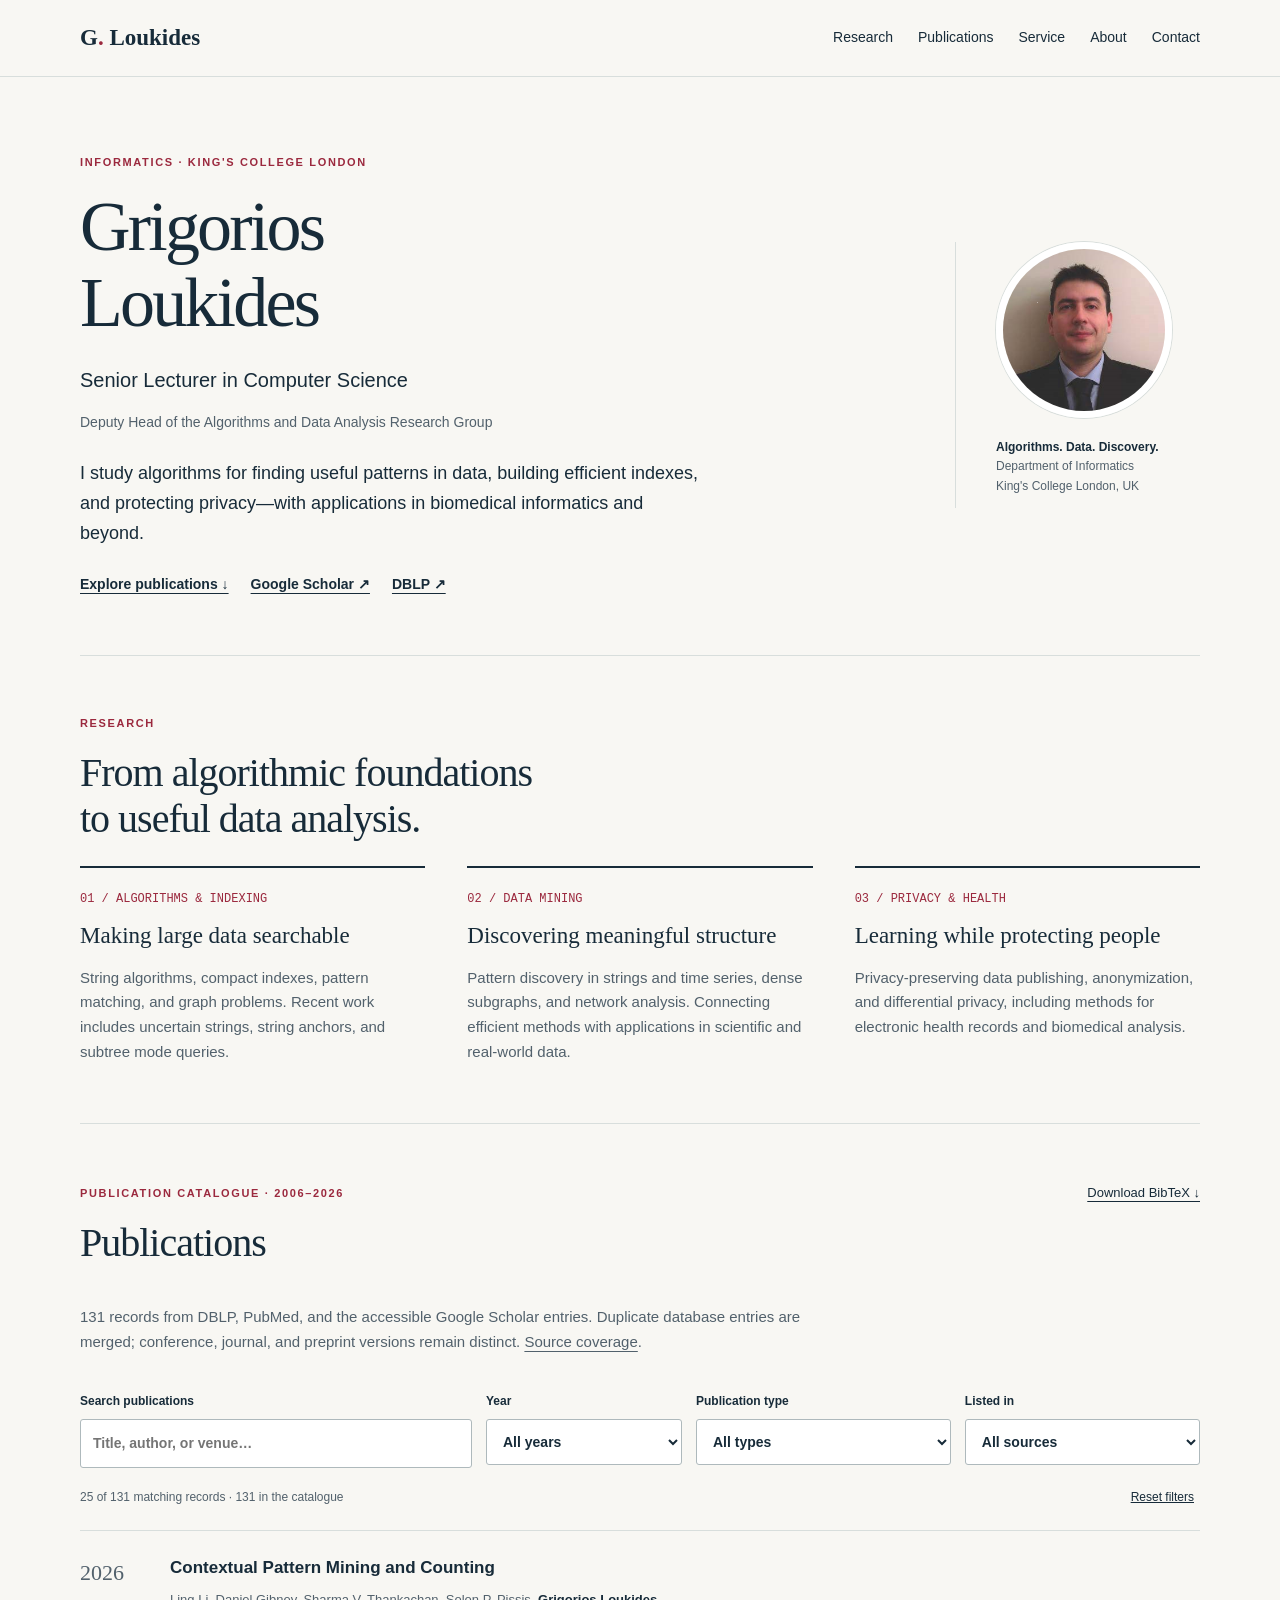
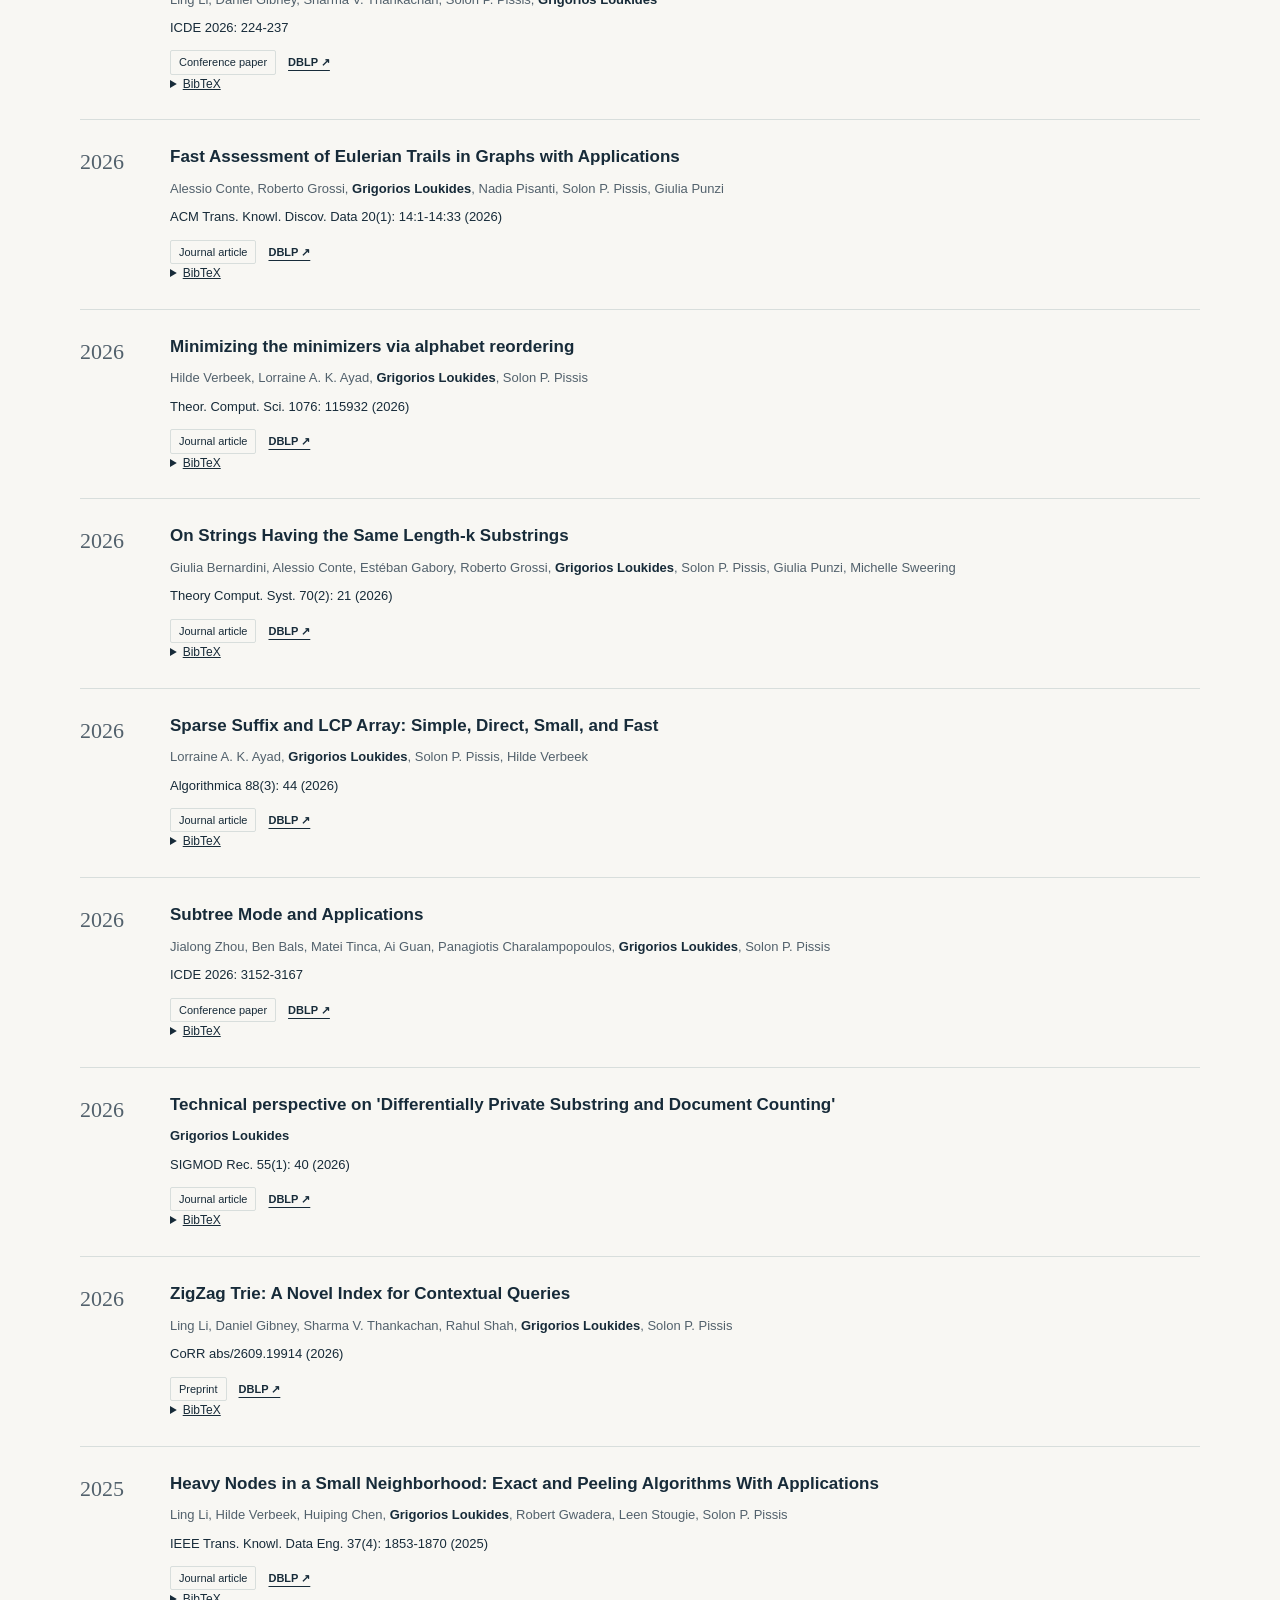
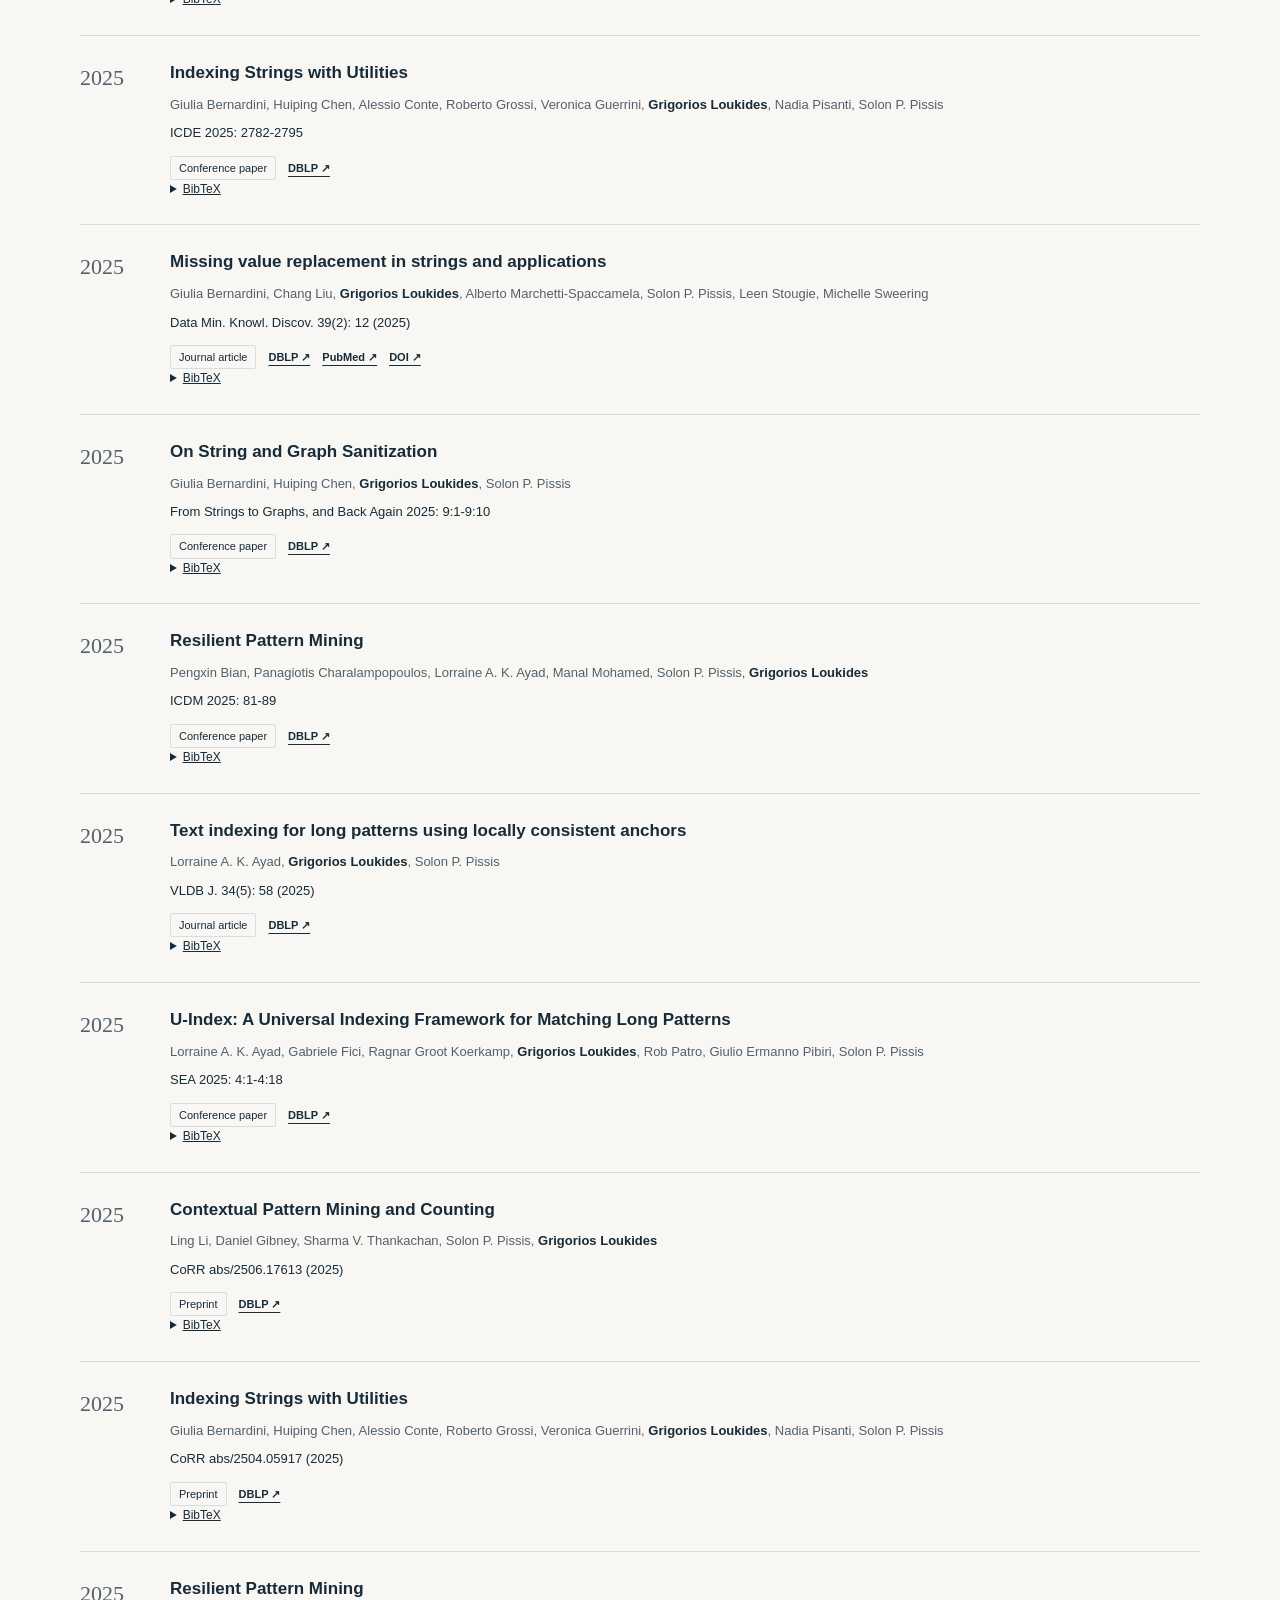
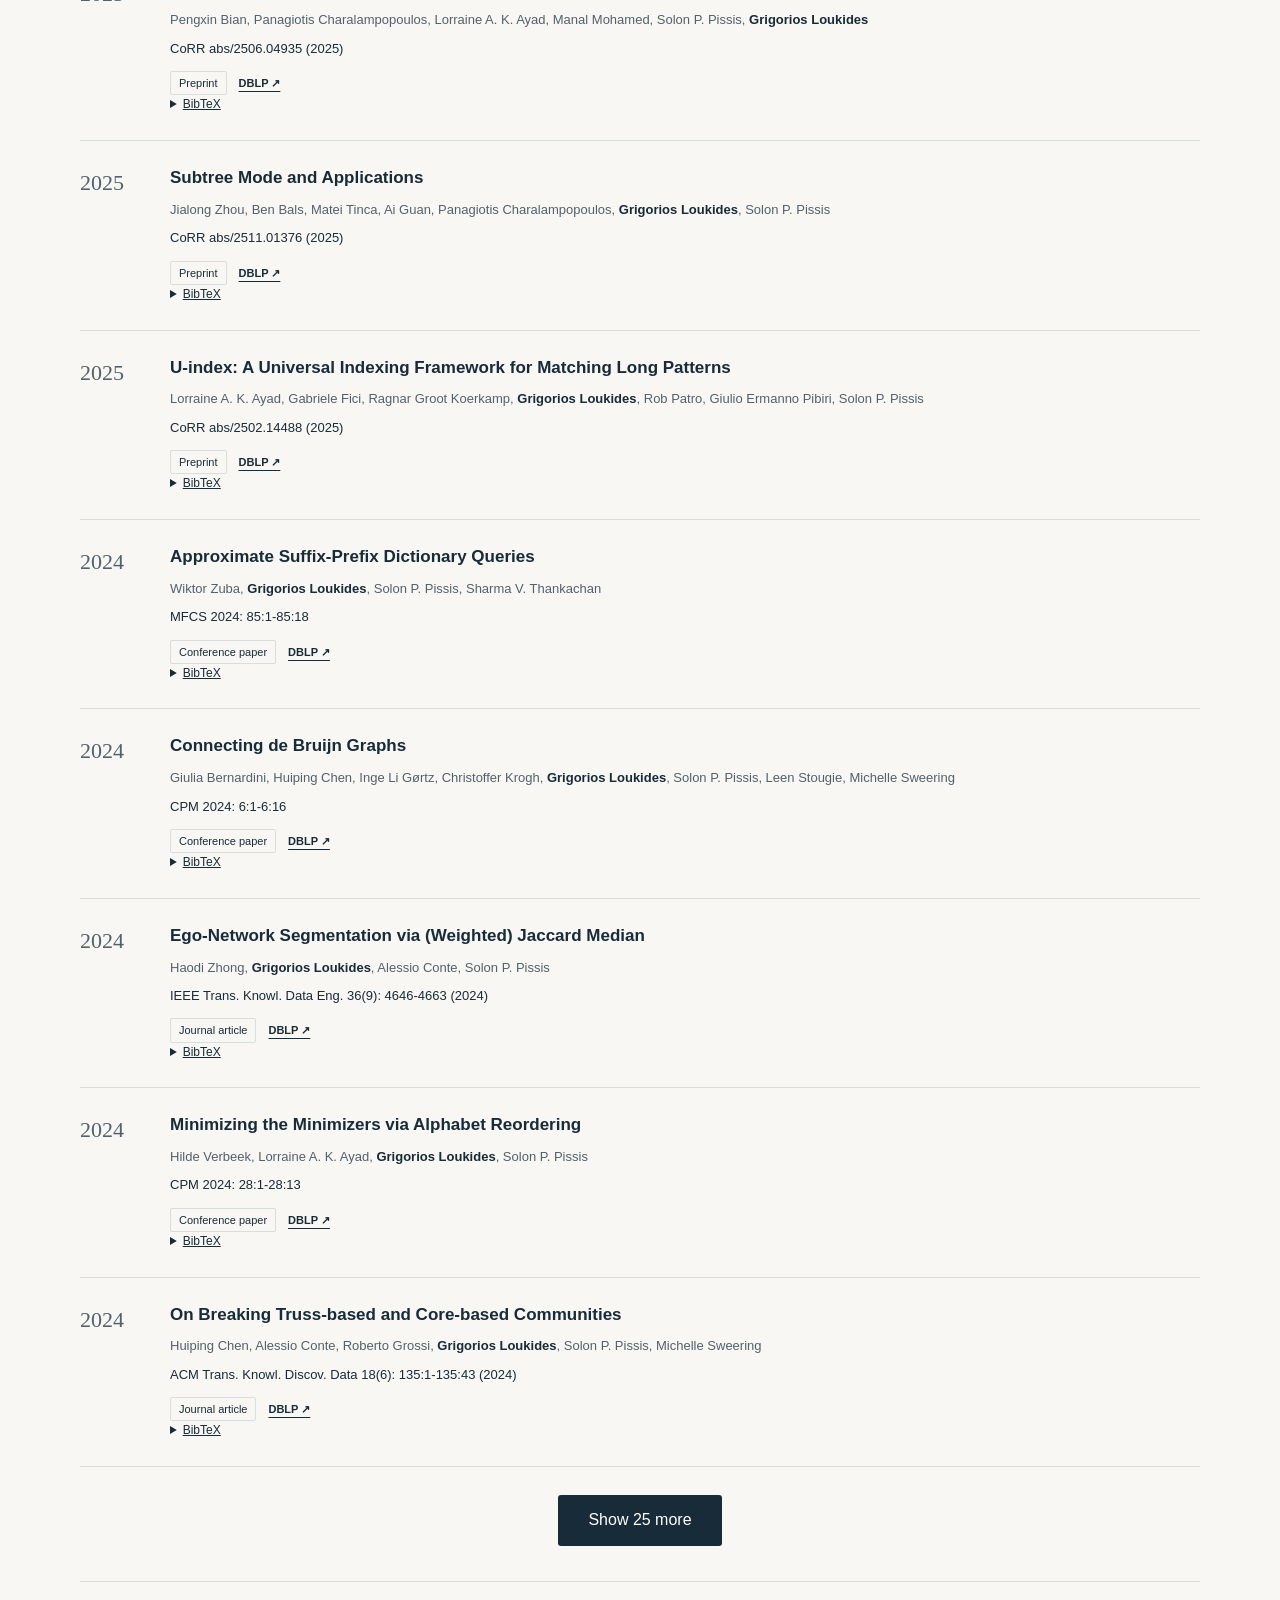
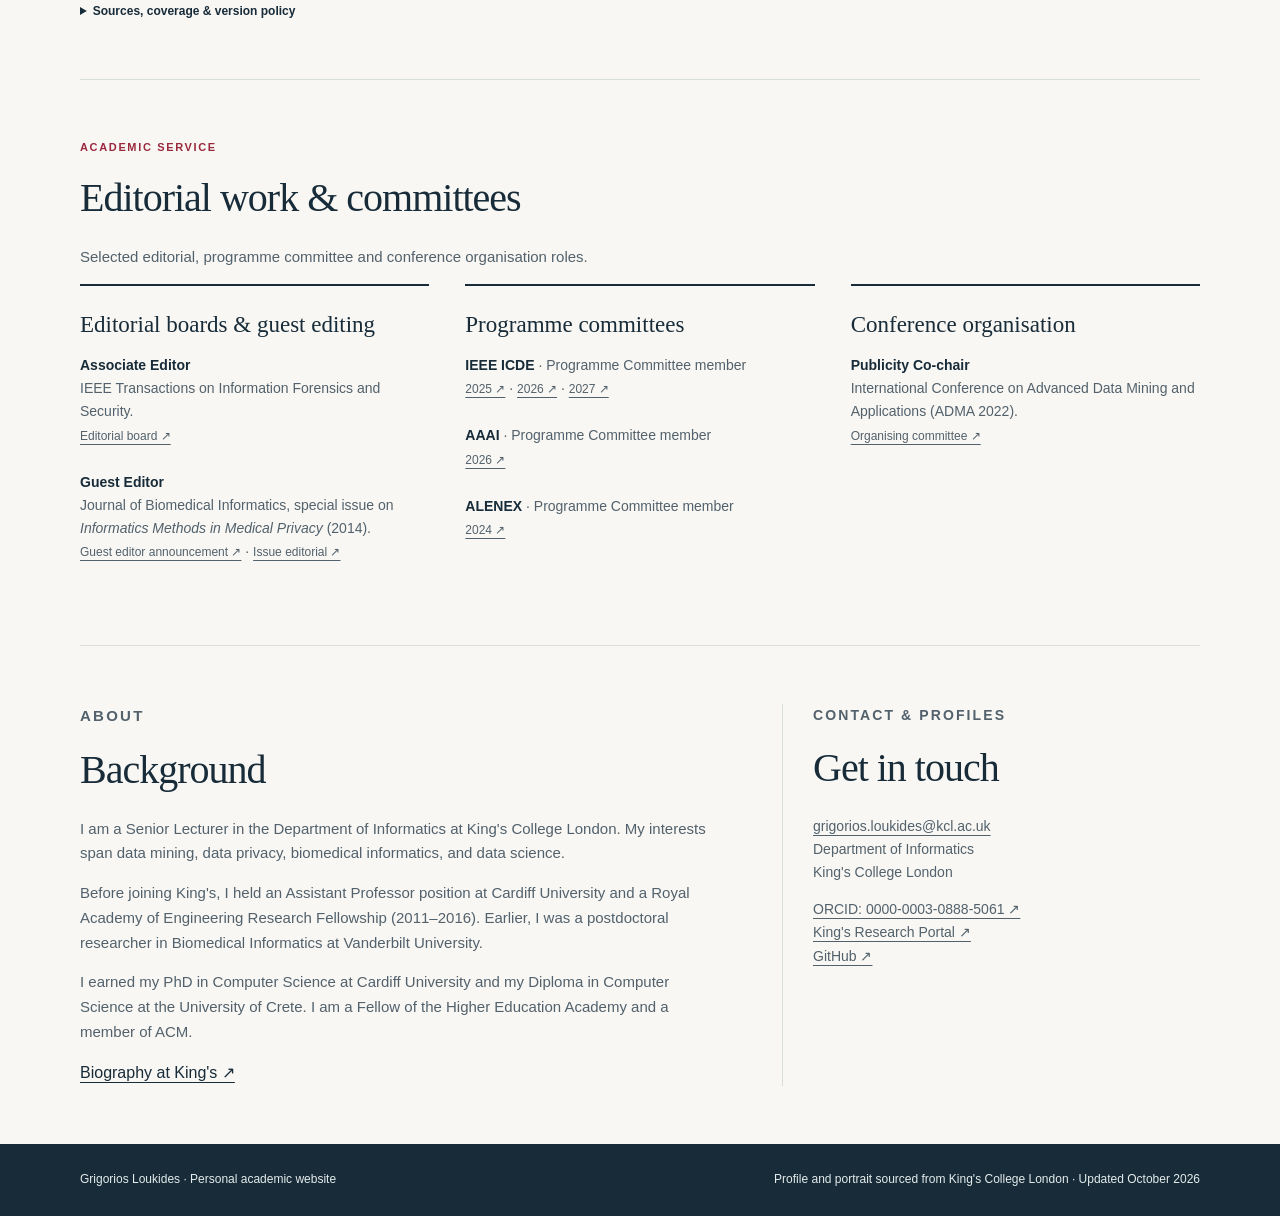
==== commit 68c5f982: "Replace news with sourced academic service and exclude thesis" ====
--- a/index.html
+++ b/index.html
@@ -1,10 +1,9 @@
 <!doctype html>
-<html lang="en"><head><meta charset="utf-8"><meta name="viewport" content="width=device-width, initial-scale=1"><meta name="description" content="Grigorios Loukides, King's College London. Research in algorithms, data mining, data privacy and biomedical informatics. Publications and research news."><meta name="theme-color" content="#172b39"><title>Grigorios Loukides | King's College London</title><link rel="stylesheet" href="style.css"><link rel="icon" href="favicon.svg" type="image/svg+xml"><script src="site.js" defer></script><script type="application/ld+json">{"@context":"https://schema.org","@type":"Person","name":"Grigorios Loukides","jobTitle":"Senior Lecturer in Computer Science","affiliation":{"@type":"CollegeOrUniversity","name":"King's College London"},"email":"grigorios.loukides@kcl.ac.uk","sameAs":["https://www.kcl.ac.uk/people/grigorios-loukides","https://dblp.org/pid/96/4724","https://orcid.org/0000-0003-0888-5061","https://scholar.google.com/citations?user=OtmncdQAAAAJ"]}</script></head>
-<body><a class="skip" href="#main">Skip to content</a><header><div class="wrap top"><a class="brand" href="#main" aria-label="Grigorios Loukides, home">G<span>.</span> Loukides</a><nav aria-label="Main navigation"><a class="optional" href="#research">Research</a><a href="#publications">Publications</a><a class="optional" href="#news">News</a><a href="#about">About</a><a href="#contact">Contact</a></nav></div></header>
+<html lang="en"><head><meta charset="utf-8"><meta name="viewport" content="width=device-width, initial-scale=1"><meta name="description" content="Grigorios Loukides, King's College London. Research in algorithms, data mining, data privacy and biomedical informatics. Publications and academic service."><meta name="theme-color" content="#172b39"><title>Grigorios Loukides | King's College London</title><link rel="stylesheet" href="style.css"><link rel="icon" href="favicon.svg" type="image/svg+xml"><script src="site.js" defer></script><script type="application/ld+json">{"@context":"https://schema.org","@type":"Person","name":"Grigorios Loukides","jobTitle":"Senior Lecturer in Computer Science","affiliation":{"@type":"CollegeOrUniversity","name":"King's College London"},"email":"grigorios.loukides@kcl.ac.uk","sameAs":["https://www.kcl.ac.uk/people/grigorios-loukides","https://dblp.org/pid/96/4724","https://orcid.org/0000-0003-0888-5061","https://scholar.google.com/citations?user=OtmncdQAAAAJ"]}</script></head>
+<body><a class="skip" href="#main">Skip to content</a><header><div class="wrap top"><a class="brand" href="#main" aria-label="Grigorios Loukides, home">G<span>.</span> Loukides</a><nav aria-label="Main navigation"><a class="optional" href="#research">Research</a><a href="#publications">Publications</a><a class="optional" href="#service">Service</a><a href="#about">About</a><a href="#contact">Contact</a></nav></div></header>
 <main id="main" class="wrap"><section class="hero" aria-labelledby="name"><div><p class="eyebrow">Informatics · King's College London</p><h1 id="name">Grigorios<br>Loukides</h1><p class="role">Senior Lecturer in Computer Science</p><p class="subrole">Deputy Head of the Algorithms and Data Analysis Research Group</p><p class="intro">I study algorithms for finding useful patterns in data, building efficient indexes, and protecting privacy—with applications in biomedical informatics and beyond.</p><div class="links"><a href="#publications">Explore publications ↓</a><a href="https://scholar.google.com/citations?user=OtmncdQAAAAJ">Google Scholar ↗</a><a href="https://dblp.org/pid/96/4724">DBLP ↗</a></div></div><div class="portrait-wrap"><img class="portrait" src="[data-uri]" alt="Grigorios Loukides" width="176" height="176"><p><strong>Algorithms. Data. Discovery.</strong><br>Department of Informatics<br>King's College London, UK</p></div></section>
 <section class="section" id="research"><p class="eyebrow">Research</p><h2>From algorithmic foundations<br>to useful data analysis.</h2><div class="research-grid"><article><span class="num">01 / ALGORITHMS & INDEXING</span><h3>Making large data searchable</h3><p>String algorithms, compact indexes, pattern matching, and graph problems. Recent work includes uncertain strings, string anchors, and subtree mode queries.</p></article><article><span class="num">02 / DATA MINING</span><h3>Discovering meaningful structure</h3><p>Pattern discovery in strings and time series, dense subgraphs, and network analysis. Connecting efficient methods with applications in scientific and real-world data.</p></article><article><span class="num">03 / PRIVACY & HEALTH</span><h3>Learning while protecting people</h3><p>Privacy-preserving data publishing, anonymization, and differential privacy, including methods for electronic health records and biomedical analysis.</p></article></div></section>
-<section class="section" id="news"><div class="section-title"><div><p class="eyebrow">Research in focus</p><h2>News from King's</h2></div><a href="https://www.kcl.ac.uk/people/grigorios-loukides">View institutional profile ↗</a></div><div class="news-list"><article><time datetime="2026-05-07">7 May 2026</time><h3>Faster analysis of hierarchical data</h3><p>King's reports on subtree mode algorithms and their potential for viral sequence classification and phylogenetic tree annotation.</p><a href="https://www.kcl.ac.uk/news/new-algorithm-cracks-decades-old-problem-to-revolutionise-biomedical-research">Read the story ↗</a></article><article><time datetime="2025-04-07">7 April 2025</time><h3>Pattern mining at scale</h3><p>An indexing approach to finding order-preserving patterns in large time series, with applications to health signals and other sequential measurements.</p><a href="https://www.kcl.ac.uk/news/new-tool-analyses-huge-amounts-of-data-at-record-speeds">Read the story ↗</a></article><article><time datetime="2023-09-22">22 September 2023</time><h3>Algorithms for financial networks</h3><p>Research on detecting suspicious behaviour in transaction networks, featured by King's in its coverage of money-laundering detection.</p><a href="https://www.kcl.ac.uk/news/new-software-detects-money-laundering-faster-than-ever-before">Read the story ↗</a></article></div></section>
-<section class="section" id="publications"><div class="section-title"><div><p class="eyebrow">Publication catalogue · 2006–2026</p><h2>Publications</h2></div><a href="publications.bib" download>Download BibTeX ↓</a></div><p class="pub-intro">132 records from DBLP, PubMed, and the accessible Google Scholar entries. Duplicate database entries are merged; conference, journal, and preprint versions remain distinct. <a href="#sources">Source coverage</a>.</p><noscript><p class="nojs">All publications are shown below. Enable JavaScript to search and filter.</p></noscript><div class="filters js-only" role="search" aria-label="Search publications"><label for="search">Search publications<input type="search" id="search" placeholder="Title, author, or venue…" autocomplete="off"></label><label for="year">Year<select id="year"><option value="">All years</option><option>2026</option><option>2025</option><option>2024</option><option>2023</option><option>2022</option><option>2021</option><option>2020</option><option>2019</option><option>2018</option><option>2017</option><option>2016</option><option>2015</option><option>2014</option><option>2013</option><option>2012</option><option>2011</option><option>2010</option><option>2009</option><option>2008</option><option>2007</option><option>2006</option></select></label><label for="type">Publication type<select id="type"><option value="">All types</option><option>Book / chapter</option><option>Conference paper</option><option>Correction</option><option>Journal article</option><option>Preprint</option><option>Thesis</option></select></label><label for="source">Listed in<select id="source"><option value="">All sources</option><option>DBLP</option><option>PubMed</option><option>Google Scholar</option></select></label></div><div class="result-bar js-only"><span id="count" role="status" aria-live="polite"></span><button class="text-button" id="reset" type="button">Reset filters</button></div><div id="publication-list"><article class="pub" data-year="2026" data-type="Conference paper" data-sources="DBLP"><div class="pub-year">2026</div><div><h3><a href="https://dblp.org/rec/conf/icde/LiGTPL26">Contextual Pattern Mining and Counting</a></h3><p class="authors">Ling Li, Daniel Gibney, Sharma V. Thankachan, Solon P. Pissis, <strong>Grigorios Loukides</strong></p><p class="venue">ICDE 2026: 224-237</p><div class="pub-foot"><span class="type">Conference paper</span><a href="https://dblp.org/rec/conf/icde/LiGTPL26">DBLP ↗</a></div><details><summary>BibTeX</summary><pre>@inproceedings{conficdeLiGTPL26,
+<section class="section" id="publications"><div class="section-title"><div><p class="eyebrow">Publication catalogue · 2006–2026</p><h2>Publications</h2></div><a href="publications.bib" download>Download BibTeX ↓</a></div><p class="pub-intro">131 records from DBLP, PubMed, and the accessible Google Scholar entries. Duplicate database entries are merged; conference, journal, and preprint versions remain distinct. <a href="#sources">Source coverage</a>.</p><noscript><p class="nojs">All publications are shown below. Enable JavaScript to search and filter.</p></noscript><div class="filters js-only" role="search" aria-label="Search publications"><label for="search">Search publications<input type="search" id="search" placeholder="Title, author, or venue…" autocomplete="off"></label><label for="year">Year<select id="year"><option value="">All years</option><option>2026</option><option>2025</option><option>2024</option><option>2023</option><option>2022</option><option>2021</option><option>2020</option><option>2019</option><option>2018</option><option>2017</option><option>2016</option><option>2015</option><option>2014</option><option>2013</option><option>2012</option><option>2011</option><option>2010</option><option>2009</option><option>2008</option><option>2007</option><option>2006</option></select></label><label for="type">Publication type<select id="type"><option value="">All types</option><option>Book / chapter</option><option>Conference paper</option><option>Correction</option><option>Journal article</option><option>Preprint</option></select></label><label for="source">Listed in<select id="source"><option value="">All sources</option><option>DBLP</option><option>PubMed</option><option>Google Scholar</option></select></label></div><div class="result-bar js-only"><span id="count" role="status" aria-live="polite"></span><button class="text-button" id="reset" type="button">Reset filters</button></div><div id="publication-list"><article class="pub" data-year="2026" data-type="Conference paper" data-sources="DBLP"><div class="pub-year">2026</div><div><h3><a href="https://dblp.org/rec/conf/icde/LiGTPL26">Contextual Pattern Mining and Counting</a></h3><p class="authors">Ling Li, Daniel Gibney, Sharma V. Thankachan, Solon P. Pissis, <strong>Grigorios Loukides</strong></p><p class="venue">ICDE 2026: 224-237</p><div class="pub-foot"><span class="type">Conference paper</span><a href="https://dblp.org/rec/conf/icde/LiGTPL26">DBLP ↗</a></div><details><summary>BibTeX</summary><pre>@inproceedings{conficdeLiGTPL26,
   title = {Contextual Pattern Mining and Counting},
   author = {Ling Li and Daniel Gibney and Sharma V. Thankachan and Solon P. Pissis and Grigorios Loukides},
   year = {2026},
@@ -903,13 +902,6 @@
   url = {https://dblp.org/rec/conf/bncod/LoukidesS07a},
   note = {BNCOD 2008: 15-27}
 }</pre></details></div></article>
-<article class="pub" data-year="2008" data-type="Thesis" data-sources="DBLP"><div class="pub-year">2008</div><div><h3><a href="https://dblp.org/rec/phd/ethos/Loukides08">Data utility and privacy protection in data publishing</a></h3><p class="authors"><strong>Grigorios Loukides</strong></p><p class="venue">Cardiff University, UK, 2008</p><div class="pub-foot"><span class="type">Thesis</span><a href="https://dblp.org/rec/phd/ethos/Loukides08">DBLP ↗</a></div><details><summary>BibTeX</summary><pre>@phdthesis{phdethosLoukides08,
-  title = {Data utility and privacy protection in data publishing},
-  author = {Grigorios Loukides},
-  year = {2008},
-  url = {https://dblp.org/rec/phd/ethos/Loukides08},
-  note = {Cardiff University, UK, 2008}
-}</pre></details></div></article>
 <article class="pub" data-year="2008" data-type="Conference paper" data-sources="DBLP|Google Scholar"><div class="pub-year">2008</div><div><h3><a href="https://dblp.org/rec/conf/edbt/LoukidesS08">Data utility and privacy protection trade-off in k-anonymisation</a></h3><p class="authors"><strong>Grigorios Loukides</strong>, Jianhua Shao</p><p class="venue">PAIS 2008: 36-45</p><div class="pub-foot"><span class="type">Conference paper</span><a href="https://dblp.org/rec/conf/edbt/LoukidesS08">DBLP ↗</a><a href="https://scholar.google.com/citations?user=OtmncdQAAAAJ">Google Scholar ↗</a></div><details><summary>BibTeX</summary><pre>@inproceedings{confedbtLoukidesS08,
   title = {Data utility and privacy protection trade-off in k-anonymisation},
   author = {Grigorios Loukides and Jianhua Shao},
@@ -944,5 +936,17 @@
   year = {2006},
   url = {https://dblp.org/rec/conf/IEEEcit/LoukidesS06},
   note = {CIT 2006: 15}
-}</pre></details></div></article></div><p id="empty" class="empty" hidden>No matching publications. Try a different term or reset the filters.</p><button id="more" class="load" type="button" hidden>Show more</button><details id="sources" class="source-note"><summary>Sources, coverage &amp; version policy</summary><p>Compiled on 20 October 2026. The catalogue includes 126 DBLP records and 18 PubMed records, with 12 overlaps. Twenty entries visible in an older indexed Google Scholar profile snapshot were checked and matched to existing entries. Scholar restricted further retrieval, so this is not a verified complete Google Scholar bibliography. Citation counts and h-index are deliberately omitted.</p><p>Records are reconciled using normalized titles, compatible years, and publication type. Separate publication versions and corrections are retained. The total is a count of bibliographic records, not a count of unique research contributions. Google Scholar badges mean an entry was observed in that snapshot; their absence does not mean a paper is absent from Scholar.</p><div class="links"><a href="https://dblp.org/pid/96/4724">DBLP bibliography</a><a href="https://pubmed.ncbi.nlm.nih.gov/?term=Loukides+G%5BAuthor%5D">PubMed author search</a><a href="https://scholar.google.com/citations?user=OtmncdQAAAAJ">Google Scholar profile</a><a href="data/publications.json">Publication data (JSON)</a></div></details></section>
-<section class="section about" id="about"><div><p class="eyebrow">About</p><h2>Background</h2><p>I am a Senior Lecturer in the Department of Informatics at King's College London. My interests span data mining, data privacy, biomedical informatics, and data science.</p><p>Before joining King's, I held an Assistant Professor position at Cardiff University and a Royal Academy of Engineering Research Fellowship (2011–2016). Earlier, I was a postdoctoral researcher in Biomedical Informatics at Vanderbilt University.</p><p>I earned my PhD in Computer Science at Cardiff University and my Diploma in Computer Science at the University of Crete. I am a Fellow of the Higher Education Academy and a member of ACM.</p><a href="https://www.kcl.ac.uk/people/grigorios-loukides">Biography at King's ↗</a></div><aside id="contact"><p class="eyebrow">Contact & profiles</p><h2>Get in touch</h2><p><a href="mailto:grigorios.loukides@kcl.ac.uk">grigorios.loukides@kcl.ac.uk</a><br>Department of Informatics<br>King's College London</p><p><a href="https://orcid.org/0000-0003-0888-5061">ORCID: 0000-0003-0888-5061 ↗</a><br><a href="https://kclpure.kcl.ac.uk/portal/en/persons/grigorios.loukides">King's Research Portal ↗</a><br><a href="https://github.com/grigoriscsdcf-code">GitHub ↗</a></p></aside></section></main><footer><div class="wrap"><span>Grigorios Loukides · Personal academic website</span><span>Profile and portrait sourced from King's College London · Updated October 2026</span></div></footer></body></html>
+}</pre></details></div></article></div><p id="empty" class="empty" hidden>No matching publications. Try a different term or reset the filters.</p><button id="more" class="load" type="button" hidden>Show more</button><details id="sources" class="source-note"><summary>Sources, coverage &amp; version policy</summary><p>Compiled on 20 October 2026. The source union contains 126 DBLP records and 18 PubMed records, with 12 overlaps. The thesis is excluded from the displayed catalogue and BibTeX export, leaving 131 records. Twenty entries visible in an older indexed Google Scholar profile snapshot were checked and matched to existing entries. Scholar restricted further retrieval, so this is not a verified complete Google Scholar bibliography. Citation counts and h-index are deliberately omitted.</p><p>Records are reconciled using normalized titles, compatible years, and publication type. Separate publication versions and corrections are retained. The total is a count of bibliographic records, not a count of unique research contributions. Google Scholar badges mean an entry was observed in that snapshot; their absence does not mean a paper is absent from Scholar.</p><div class="links"><a href="https://dblp.org/pid/96/4724">DBLP bibliography</a><a href="https://pubmed.ncbi.nlm.nih.gov/?term=Loukides+G%5BAuthor%5D">PubMed author search</a><a href="https://scholar.google.com/citations?user=OtmncdQAAAAJ">Google Scholar profile</a><a href="data/publications.json">Publication data (JSON)</a></div></details></section>
+<section class="section" id="service"><p class="eyebrow">Academic service</p><h2>Editorial work &amp; committees</h2><p class="pub-intro">Selected editorial, programme committee and conference organisation roles.</p><div class="service-grid">
+<article><h3>Editorial boards &amp; guest editing</h3><ul>
+<li><strong>Associate Editor</strong><br>IEEE Transactions on Information Forensics and Security.<br><a href="https://signalprocessingsociety.org/publications-resources/ieee-transactions-information-forensics-and-security/editorial-board">Editorial board ↗</a></li>
+<li><strong>Guest Editor</strong><br>Journal of Biomedical Informatics, special issue on <em>Informatics Methods in Medical Privacy</em> (2014).<br><a href="https://groups.google.com/g/healthinformaticsworld/c/WJ-ol2ZrMZ8">Guest editor announcement ↗</a> · <a href="https://pubmed.ncbi.nlm.nih.gov/25090933/">Issue editorial ↗</a></li>
+</ul></article>
+<article><h3>Programme committees</h3><ul>
+<li><strong>IEEE ICDE</strong> · Programme Committee member<br><a href="https://ieee-icde.org/2025/program-committees/">2025 ↗</a> · <a href="https://icde2026.github.io/pc-chairs.html">2026 ↗</a> · <a href="https://icde2027.github.io/pc-chairs.html">2027 ↗</a></li>
+<li><strong>AAAI</strong> · Programme Committee member<br><a href="https://aaai.org/conference/aaai/aaai-26/2026-program-committee/">2026 ↗</a></li>
+<li><strong>ALENEX</strong> · Programme Committee member<br><a href="https://www.siam.org/conferences-events/past-event-archive/alenex24/">2024 ↗</a></li>
+</ul></article>
+<article><h3>Conference organisation</h3><ul><li><strong>Publicity Co-chair</strong><br>International Conference on Advanced Data Mining and Applications (ADMA 2022).<br><a href="https://adma2022.uqcloud.net/organisation_committee.html">Organising committee ↗</a></li></ul></article>
+</div></section>
+<section class="section about" id="about"><div><p class="eyebrow">About</p><h2>Background</h2><p>I am a Senior Lecturer in the Department of Informatics at King's College London. My interests span data mining, data privacy, biomedical informatics, and data science.</p><p>Before joining King's, I held an Assistant Professor position at Cardiff University and a Royal Academy of Engineering Research Fellowship (2011–2016). Earlier, I was a postdoctoral researcher in Biomedical Informatics at Vanderbilt University.</p><p>I earned my PhD in Computer Science at Cardiff University and my Diploma in Computer Science at the University of Crete. I am a Fellow of the Higher Education Academy and a member of ACM.</p><a href="https://www.kcl.ac.uk/people/grigorios-loukides">Biography at King's ↗</a></div><aside id="contact"><p class="eyebrow">Contact & profiles</p><h2>Get in touch</h2><p><a href="mailto:grigorios.loukides@kcl.ac.uk">grigorios.loukides@kcl.ac.uk</a><br>Department of Informatics<br>King's College London</p><p><a href="https://orcid.org/0000-0003-0888-5061">ORCID: 0000-0003-0888-5061 ↗</a><br><a href="https://kclpure.kcl.ac.uk/portal/en/persons/grigorios.loukides">King's Research Portal ↗</a><br><a href="https://github.com/grigorios-loukides">GitHub ↗</a></p></aside></section></main><footer><div class="wrap"><span>Grigorios Loukides · Personal academic website</span><span>Profile and portrait sourced from King's College London · Updated October 2026</span></div></footer></body></html>
--- a/style.css
+++ b/style.css
@@ -1 +1,3 @@
-:root{--paper:#f8f7f3;--ink:#172b39;--muted:#52616c;--line:#d8dedc;--accent:#9b293e;--wash:#ecefe9;--white:#fff;--serif:Georgia,'Times New Roman',serif}*{box-sizing:border-box}html{scroll-behavior:smooth;scroll-padding-top:90px}body{margin:0;background:var(--paper);color:var(--ink);font-family:Arial,Helvetica,sans-serif;font-size:16px;line-height:1.65}a{color:inherit;text-underline-offset:4px}a:hover{color:var(--accent)}button,input,select{font:inherit}button,a,input,select,summary{touch-action:manipulation}:focus-visible{outline:3px solid var(--accent);outline-offset:4px}.wrap{width:min(1120px,calc(100% - 64px));margin:auto}.skip{position:absolute;left:15px;top:-60px;background:white;padding:10px;z-index:5}.skip:focus{top:10px}header{border-bottom:1px solid var(--line);background:var(--paper);position:sticky;top:0;z-index:3}.top{display:flex;align-items:center;justify-content:space-between;gap:24px;min-height:76px}.brand{text-decoration:none;font-family:var(--serif);font-weight:bold;font-size:23px}.brand span{color:var(--accent)}nav{display:flex;gap:25px;font-size:14px}nav a{text-decoration:none}.eyebrow{color:var(--accent);text-transform:uppercase;letter-spacing:.15em;font-size:11px;font-weight:700;margin:0 0 18px}.hero{padding:76px 0 58px;display:grid;grid-template-columns:1fr 245px;gap:80px;align-items:center}h1{font:normal clamp(42px,6vw,70px)/1.08 var(--serif);letter-spacing:-.04em;margin:0 0 24px}h2{font:normal clamp(30px,4vw,40px)/1.15 var(--serif);letter-spacing:-.025em;margin:0 0 24px}h3{font:normal 23px/1.3 var(--serif);margin:0 0 14px}.role{font-size:20px;margin:0 0 5px}.subrole{font-size:14px;color:var(--muted);max-width:520px}.intro{font-size:18px;max-width:630px;margin:25px 0}.links{display:flex;flex-wrap:wrap;gap:12px 22px;font-size:14px}.links a{font-weight:bold}.portrait{width:176px;height:176px;object-fit:cover;border-radius:50%;border:7px solid white;box-shadow:0 0 0 1px var(--line)}.portrait-wrap{border-left:1px solid var(--line);padding-left:40px}.portrait-wrap p{font-size:12px;color:var(--muted);line-height:1.6}.portrait-wrap strong{color:var(--ink)}.section{padding:58px 0;border-top:1px solid var(--line)}.section-title{display:flex;justify-content:space-between;align-items:baseline;gap:20px}.section-title>a{font-size:13px}.research-grid{display:grid;grid-template-columns:repeat(3,1fr);gap:42px}.research-grid article{border-top:2px solid var(--ink);padding-top:24px}.research-grid p{font-size:15px;color:var(--muted);margin-bottom:0}.research-grid .num{font:12px monospace;color:var(--accent);display:block;margin-bottom:15px}.news-list{display:grid;grid-template-columns:repeat(3,1fr);gap:30px}.news-list article{padding:24px;background:var(--wash)}.news-list time{font-size:11px;color:var(--muted);text-transform:uppercase;letter-spacing:.09em}.news-list h3{margin-top:15px;font-size:21px}.news-list p{font-size:14px;color:var(--muted)}.news-list a{font-size:13px;font-weight:700}.pub-intro{color:var(--muted);max-width:760px;font-size:15px}.filters{display:grid;grid-template-columns:2fr 1fr 1.3fr 1.2fr;gap:14px;padding:23px 0 14px}.filters label{font-size:12px;font-weight:700;display:block}.filters input,.filters select{display:block;width:100%;border:1px solid #aeb9bc;border-radius:3px;background:white;padding:12px;margin-top:7px;color:var(--ink);font-size:14px;min-height:46px}.result-bar{display:flex;justify-content:space-between;align-items:center;gap:15px;color:var(--muted);font-size:12px;border-bottom:1px solid var(--line);padding-bottom:16px}.text-button{background:none;border:0;text-decoration:underline;cursor:pointer;padding:6px;color:var(--ink)}.pub{display:grid;grid-template-columns:70px 1fr;gap:20px;padding:25px 0;border-bottom:1px solid var(--line)}.pub-year{font:22px var(--serif);color:var(--muted);padding-top:4px}.pub h3{font-family:Arial,Helvetica,sans-serif;font-size:17px;font-weight:600;line-height:1.45;margin:0 0 8px}.pub h3 a{text-decoration:none}.authors{color:var(--muted);font-size:13px;margin:0 0 7px}.authors strong{color:var(--ink);font-weight:600}.venue{font-size:13px;margin:0 0 12px}.pub-foot{display:flex;gap:12px;flex-wrap:wrap;align-items:baseline;font-size:11px}.type{border:1px solid var(--line);padding:2px 8px;border-radius:2px}.pub-foot>a{font-weight:600}.pub details{font-size:12px}.pub summary{cursor:pointer;text-decoration:underline}.pub pre{background:var(--wash);padding:14px;white-space:pre-wrap;overflow-wrap:anywhere;font-size:11px;max-width:800px}.load{display:block;margin:28px auto 0;background:var(--ink);color:white;border:0;padding:12px 30px;border-radius:3px;cursor:pointer}.load:hover{background:var(--accent)}[hidden]{display:none!important}.empty{padding:35px;color:var(--muted);text-align:center}.about{display:grid;grid-template-columns:1.5fr 1fr;gap:75px}.about p{color:var(--muted);font-size:15px}.about aside{padding-left:30px;border-left:1px solid var(--line)}.about aside p{font-size:14px}.about aside a{overflow-wrap:anywhere}.source-note{margin-top:35px;border-top:1px solid var(--line);padding-top:20px;font-size:12px;color:var(--muted)}.source-note summary{cursor:pointer;font-weight:bold;color:var(--ink)}.source-note p{max-width:850px}.source-note li{margin:6px 0}footer{background:var(--ink);color:#e5eceb;padding:26px 0;font-size:12px}footer .wrap{display:flex;justify-content:space-between;gap:20px}.nojs{background:var(--wash);padding:15px}.js-only{display:none}.js .js-only{display:grid}.js .result-bar{display:flex}@media(max-width:800px){.wrap{width:calc(100% - 36px)}.top{min-height:68px;gap:14px}.brand{font-size:21px}nav{gap:16px;font-size:12px}nav .optional{display:none}.hero{grid-template-columns:1fr 155px;gap:20px;padding:50px 0}.portrait-wrap{padding-left:20px}.portrait{width:130px;height:130px}.research-grid{gap:22px}.news-list{grid-template-columns:1fr}.news-list article{padding:22px}.filters{grid-template-columns:2fr 1fr}.about{gap:35px}.section{padding:42px 0}}@media(max-width:520px){.hero{grid-template-columns:1fr}.portrait-wrap{grid-row:1;border:0;padding:0;display:flex;align-items:center;gap:18px}.portrait{width:82px;height:82px;border-width:3px}.portrait-wrap p{margin:0}.hero{padding-top:28px}.eyebrow{margin-bottom:12px}h1{font-size:47px}.role{font-size:18px}.intro{font-size:16px}.research-grid,.about{grid-template-columns:1fr;gap:28px}.research-grid article{padding-top:16px}.research-grid .num{margin-bottom:8px}.about aside{border-left:0;border-top:1px solid var(--line);padding:25px 0 0}.pub{grid-template-columns:44px 1fr;gap:12px}.pub-year{font-size:18px}.pub h3{font-size:16px}.filters{grid-template-columns:1fr 1fr}.filters label:first-child{grid-column:1/-1}.section-title{align-items:start;flex-direction:column;gap:0}.section-title h2{margin-bottom:15px}.result-bar{align-items:start}footer .wrap{flex-direction:column;gap:4px}}@media(prefers-reduced-motion:reduce){html{scroll-behavior:auto}}@media print{header,.filters,.result-bar,.load,.source-note,footer{display:none!important}.wrap{width:100%}.hero,.section{padding:20px 0}.pub{break-inside:avoid}.pub[hidden]{display:grid!important}.pub details{display:none}body{background:white;color:black}}
+:root{--paper:#f8f7f3;--ink:#172b39;--muted:#52616c;--line:#d8dedc;--accent:#9b293e;--wash:#ecefe9;--white:#fff;--serif:Georgia,'Times New Roman',serif}*{box-sizing:border-box}html{scroll-behavior:smooth;scroll-padding-top:90px}body{margin:0;background:var(--paper);color:var(--ink);font-family:Arial,Helvetica,sans-serif;font-size:16px;line-height:1.65}a{color:inherit;text-underline-offset:4px}a:hover{color:var(--accent)}button,input,select{font:inherit}button,a,input,select,summary{touch-action:manipulation}:focus-visible{outline:3px solid var(--accent);outline-offset:4px}.wrap{width:min(1120px,calc(100% - 64px));margin:auto}.skip{position:absolute;left:15px;top:-60px;background:white;padding:10px;z-index:5}.skip:focus{top:10px}header{border-bottom:1px solid var(--line);background:var(--paper);position:sticky;top:0;z-index:3}.top{display:flex;align-items:center;justify-content:space-between;gap:24px;min-height:76px}.brand{text-decoration:none;font-family:var(--serif);font-weight:bold;font-size:23px}.brand span{color:var(--accent)}nav{display:flex;gap:25px;font-size:14px}nav a{text-decoration:none}.eyebrow{color:var(--accent);text-transform:uppercase;letter-spacing:.15em;font-size:11px;font-weight:700;margin:0 0 18px}.hero{padding:76px 0 58px;display:grid;grid-template-columns:1fr 245px;gap:80px;align-items:center}h1{font:normal clamp(42px,6vw,70px)/1.08 var(--serif);letter-spacing:-.04em;margin:0 0 24px}h2{font:normal clamp(30px,4vw,40px)/1.15 var(--serif);letter-spacing:-.025em;margin:0 0 24px}h3{font:normal 23px/1.3 var(--serif);margin:0 0 14px}.role{font-size:20px;margin:0 0 5px}.subrole{font-size:14px;color:var(--muted);max-width:520px}.intro{font-size:18px;max-width:630px;margin:25px 0}.links{display:flex;flex-wrap:wrap;gap:12px 22px;font-size:14px}.links a{font-weight:bold}.portrait{width:176px;height:176px;object-fit:cover;border-radius:50%;border:7px solid white;box-shadow:0 0 0 1px var(--line)}.portrait-wrap{border-left:1px solid var(--line);padding-left:40px}.portrait-wrap p{font-size:12px;color:var(--muted);line-height:1.6}.portrait-wrap strong{color:var(--ink)}.section{padding:58px 0;border-top:1px solid var(--line)}.section-title{display:flex;justify-content:space-between;align-items:baseline;gap:20px}.section-title>a{font-size:13px}.research-grid{display:grid;grid-template-columns:repeat(3,1fr);gap:42px}.research-grid article{border-top:2px solid var(--ink);padding-top:24px}.research-grid p{font-size:15px;color:var(--muted);margin-bottom:0}.research-grid .num{font:12px monospace;color:var(--accent);display:block;margin-bottom:15px}.pub-intro{color:var(--muted);max-width:760px;font-size:15px}.filters{display:grid;grid-template-columns:2fr 1fr 1.3fr 1.2fr;gap:14px;padding:23px 0 14px}.filters label{font-size:12px;font-weight:700;display:block}.filters input,.filters select{display:block;width:100%;border:1px solid #aeb9bc;border-radius:3px;background:white;padding:12px;margin-top:7px;color:var(--ink);font-size:14px;min-height:46px}.result-bar{display:flex;justify-content:space-between;align-items:center;gap:15px;color:var(--muted);font-size:12px;border-bottom:1px solid var(--line);padding-bottom:16px}.text-button{background:none;border:0;text-decoration:underline;cursor:pointer;padding:6px;color:var(--ink)}.pub{display:grid;grid-template-columns:70px 1fr;gap:20px;padding:25px 0;border-bottom:1px solid var(--line)}.pub-year{font:22px var(--serif);color:var(--muted);padding-top:4px}.pub h3{font-family:Arial,Helvetica,sans-serif;font-size:17px;font-weight:600;line-height:1.45;margin:0 0 8px}.pub h3 a{text-decoration:none}.authors{color:var(--muted);font-size:13px;margin:0 0 7px}.authors strong{color:var(--ink);font-weight:600}.venue{font-size:13px;margin:0 0 12px}.pub-foot{display:flex;gap:12px;flex-wrap:wrap;align-items:baseline;font-size:11px}.type{border:1px solid var(--line);padding:2px 8px;border-radius:2px}.pub-foot>a{font-weight:600}.pub details{font-size:12px}.pub summary{cursor:pointer;text-decoration:underline}.pub pre{background:var(--wash);padding:14px;white-space:pre-wrap;overflow-wrap:anywhere;font-size:11px;max-width:800px}.load{display:block;margin:28px auto 0;background:var(--ink);color:white;border:0;padding:12px 30px;border-radius:3px;cursor:pointer}.load:hover{background:var(--accent)}[hidden]{display:none!important}.empty{padding:35px;color:var(--muted);text-align:center}.about{display:grid;grid-template-columns:1.5fr 1fr;gap:75px}.about p{color:var(--muted);font-size:15px}.about aside{padding-left:30px;border-left:1px solid var(--line)}.about aside p{font-size:14px}.about aside a{overflow-wrap:anywhere}.source-note{margin-top:35px;border-top:1px solid var(--line);padding-top:20px;font-size:12px;color:var(--muted)}.source-note summary{cursor:pointer;font-weight:bold;color:var(--ink)}.source-note p{max-width:850px}.source-note li{margin:6px 0}footer{background:var(--ink);color:#e5eceb;padding:26px 0;font-size:12px}footer .wrap{display:flex;justify-content:space-between;gap:20px}.nojs{background:var(--wash);padding:15px}.js-only{display:none}.js .js-only{display:grid}.js .result-bar{display:flex}@media(max-width:800px){.wrap{width:calc(100% - 36px)}.top{min-height:68px;gap:14px}.brand{font-size:21px}nav{gap:16px;font-size:12px}nav .optional{display:none}.hero{grid-template-columns:1fr 155px;gap:20px;padding:50px 0}.portrait-wrap{padding-left:20px}.portrait{width:130px;height:130px}.research-grid{gap:22px}.filters{grid-template-columns:2fr 1fr}.about{gap:35px}.section{padding:42px 0}}@media(max-width:520px){.hero{grid-template-columns:1fr}.portrait-wrap{grid-row:1;border:0;padding:0;display:flex;align-items:center;gap:18px}.portrait{width:82px;height:82px;border-width:3px}.portrait-wrap p{margin:0}.hero{padding-top:28px}.eyebrow{margin-bottom:12px}h1{font-size:47px}.role{font-size:18px}.intro{font-size:16px}.research-grid,.about{grid-template-columns:1fr;gap:28px}.research-grid article{padding-top:16px}.research-grid .num{margin-bottom:8px}.about aside{border-left:0;border-top:1px solid var(--line);padding:25px 0 0}.pub{grid-template-columns:44px 1fr;gap:12px}.pub-year{font-size:18px}.pub h3{font-size:16px}.filters{grid-template-columns:1fr 1fr}.filters label:first-child{grid-column:1/-1}.section-title{align-items:start;flex-direction:column;gap:0}.section-title h2{margin-bottom:15px}.result-bar{align-items:start}footer .wrap{flex-direction:column;gap:4px}}@media(prefers-reduced-motion:reduce){html{scroll-behavior:auto}}@media print{header,.filters,.result-bar,.load,.source-note,footer{display:none!important}.wrap{width:100%}.hero,.section{padding:20px 0}.pub{break-inside:avoid}.pub[hidden]{display:grid!important}.pub details{display:none}body{background:white;color:black}}
+
+.service-grid{display:grid;grid-template-columns:1fr 1fr 1fr;gap:36px}.service-grid article{border-top:2px solid var(--ink);padding-top:24px}.service-grid h3{font-size:23px}.service-grid ul{list-style:none;padding:0;margin:0}.service-grid li{margin:0 0 24px;font-size:14px;color:var(--muted)}.service-grid strong{color:var(--ink)}.service-grid a{font-size:12px}@media(max-width:800px){.service-grid{grid-template-columns:1fr;gap:20px}}
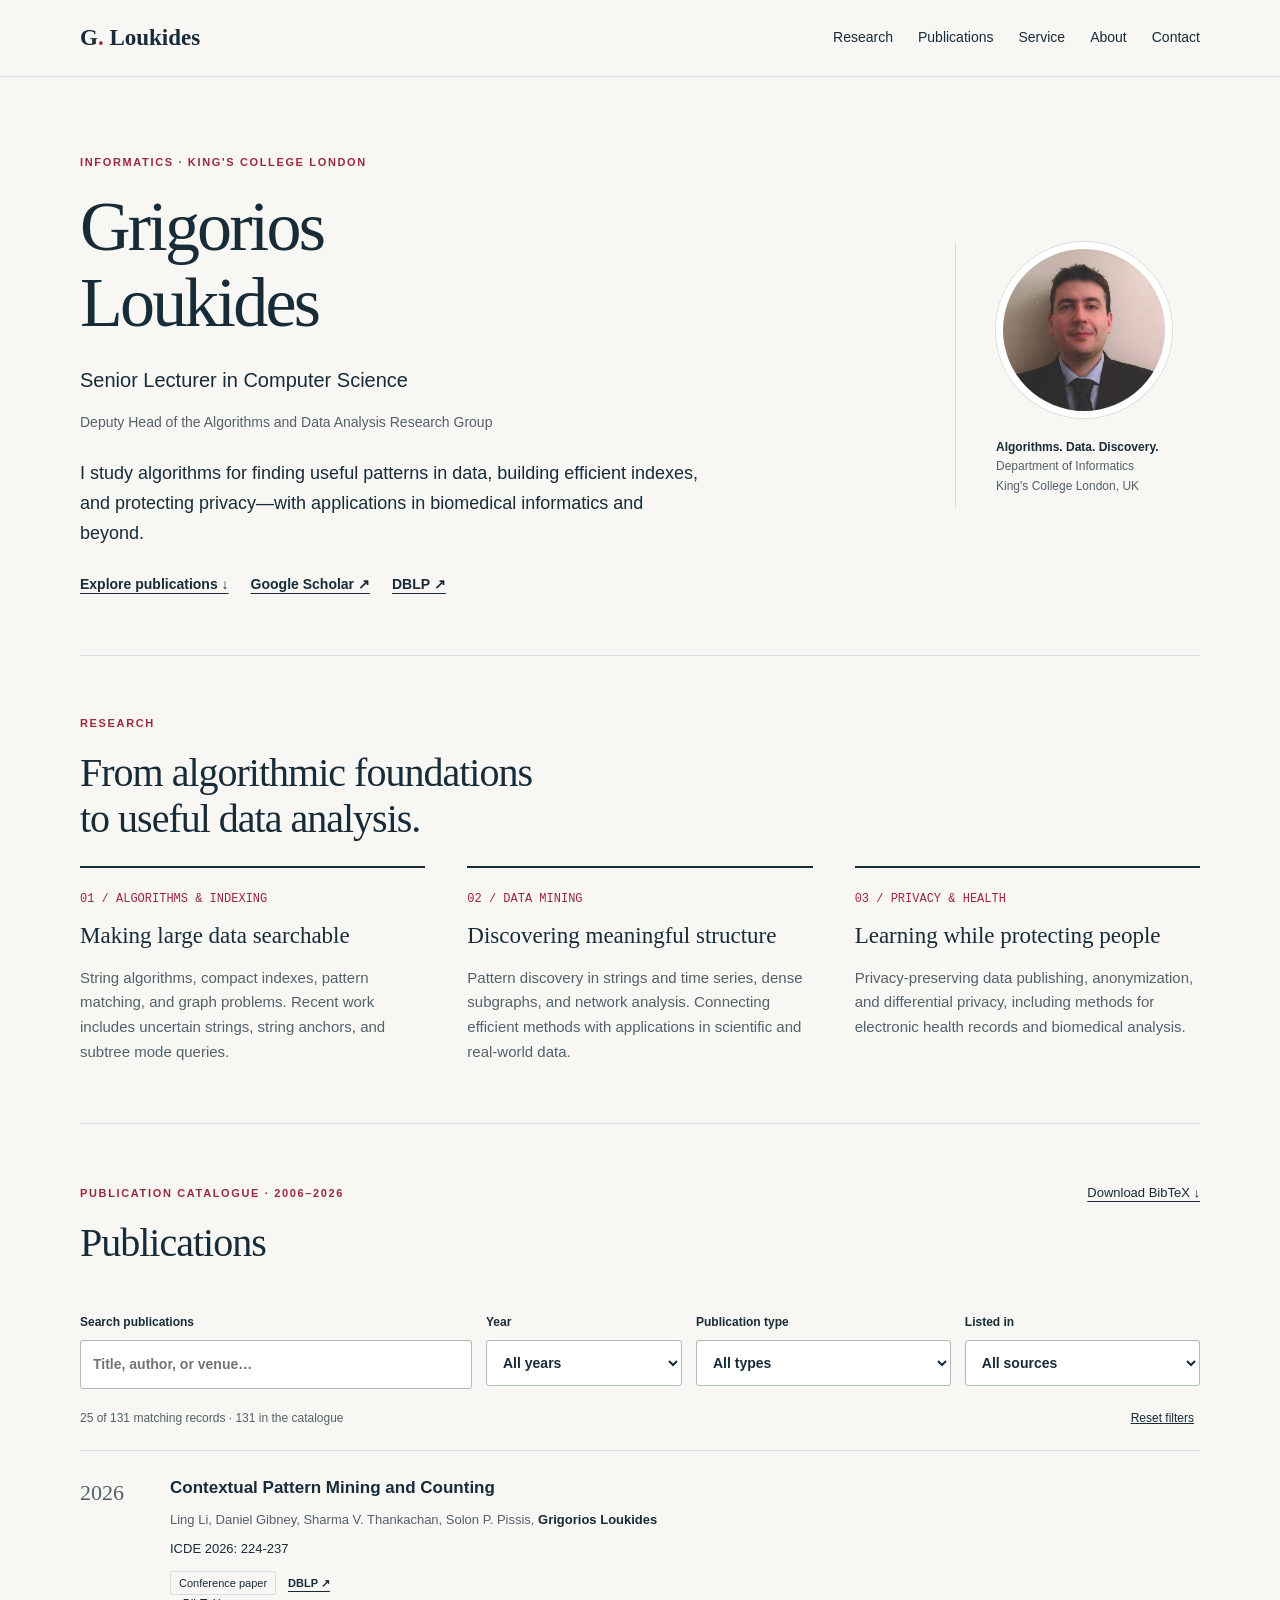
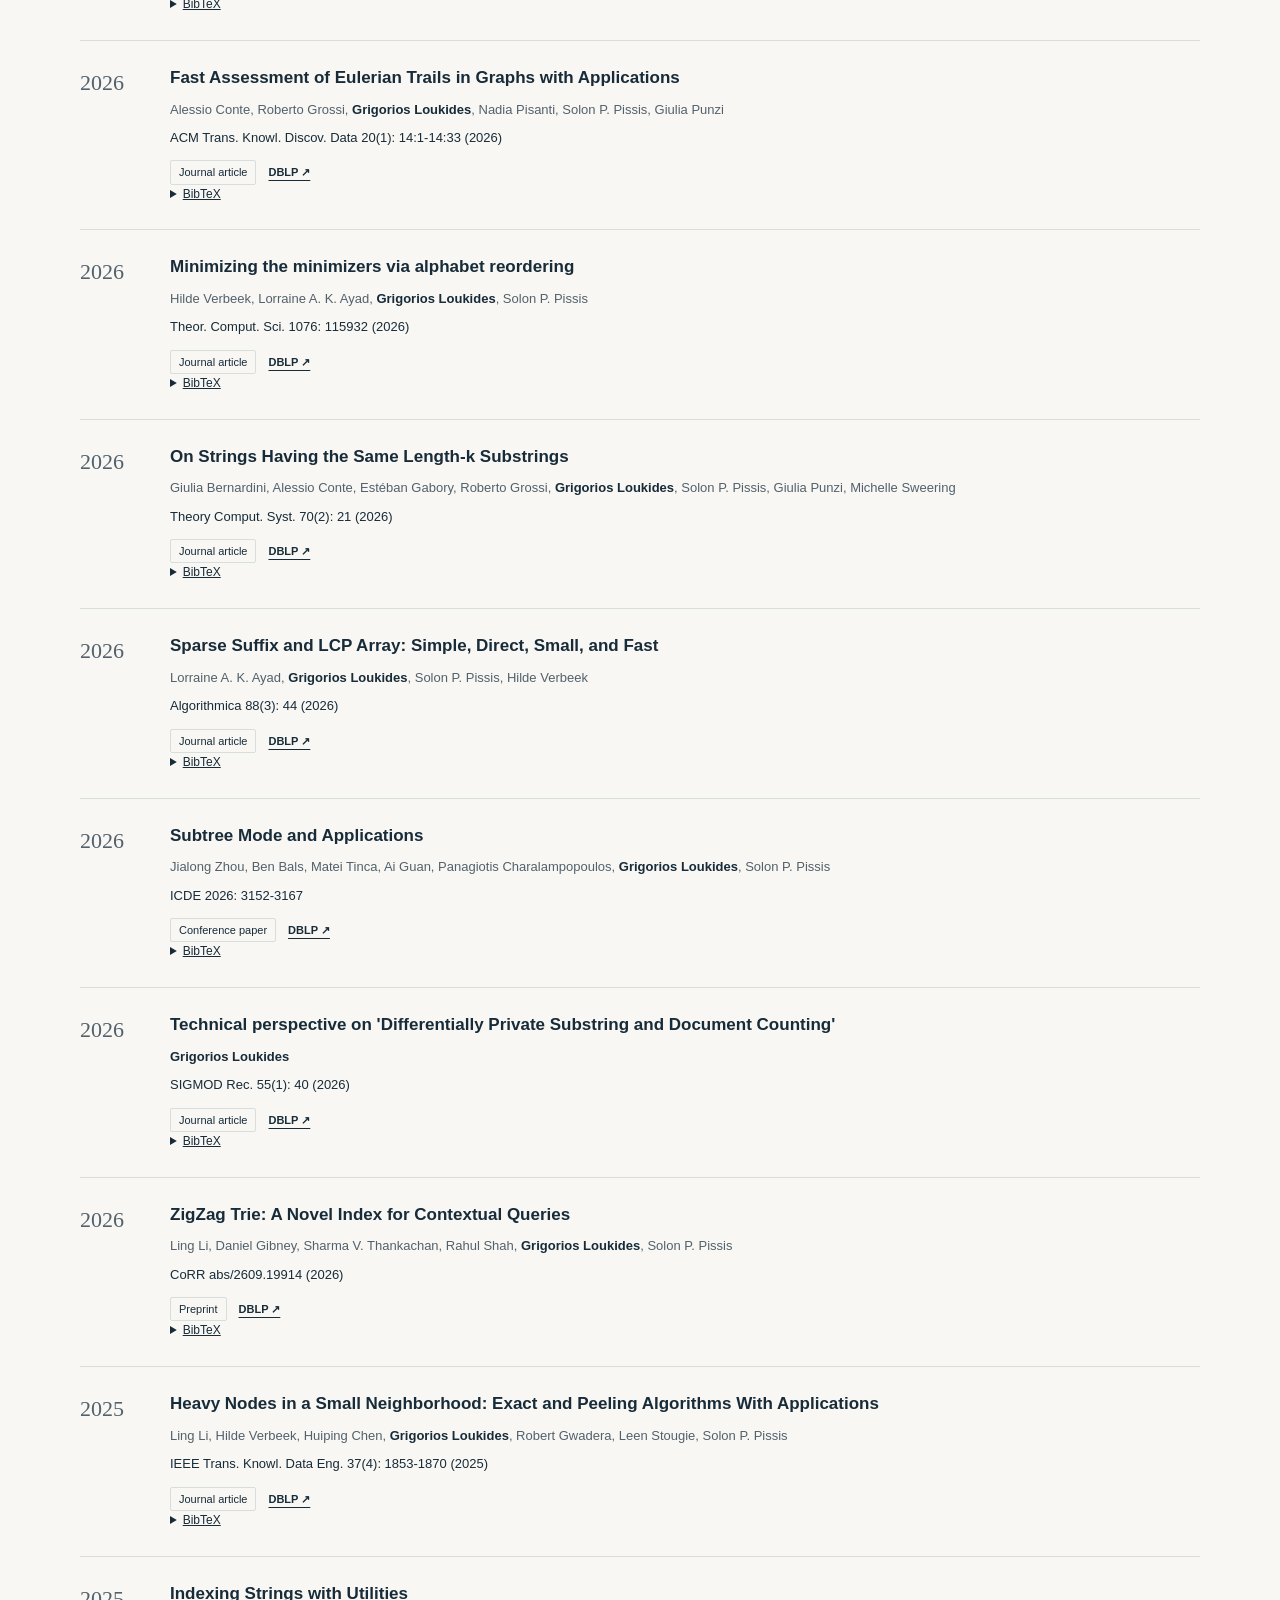
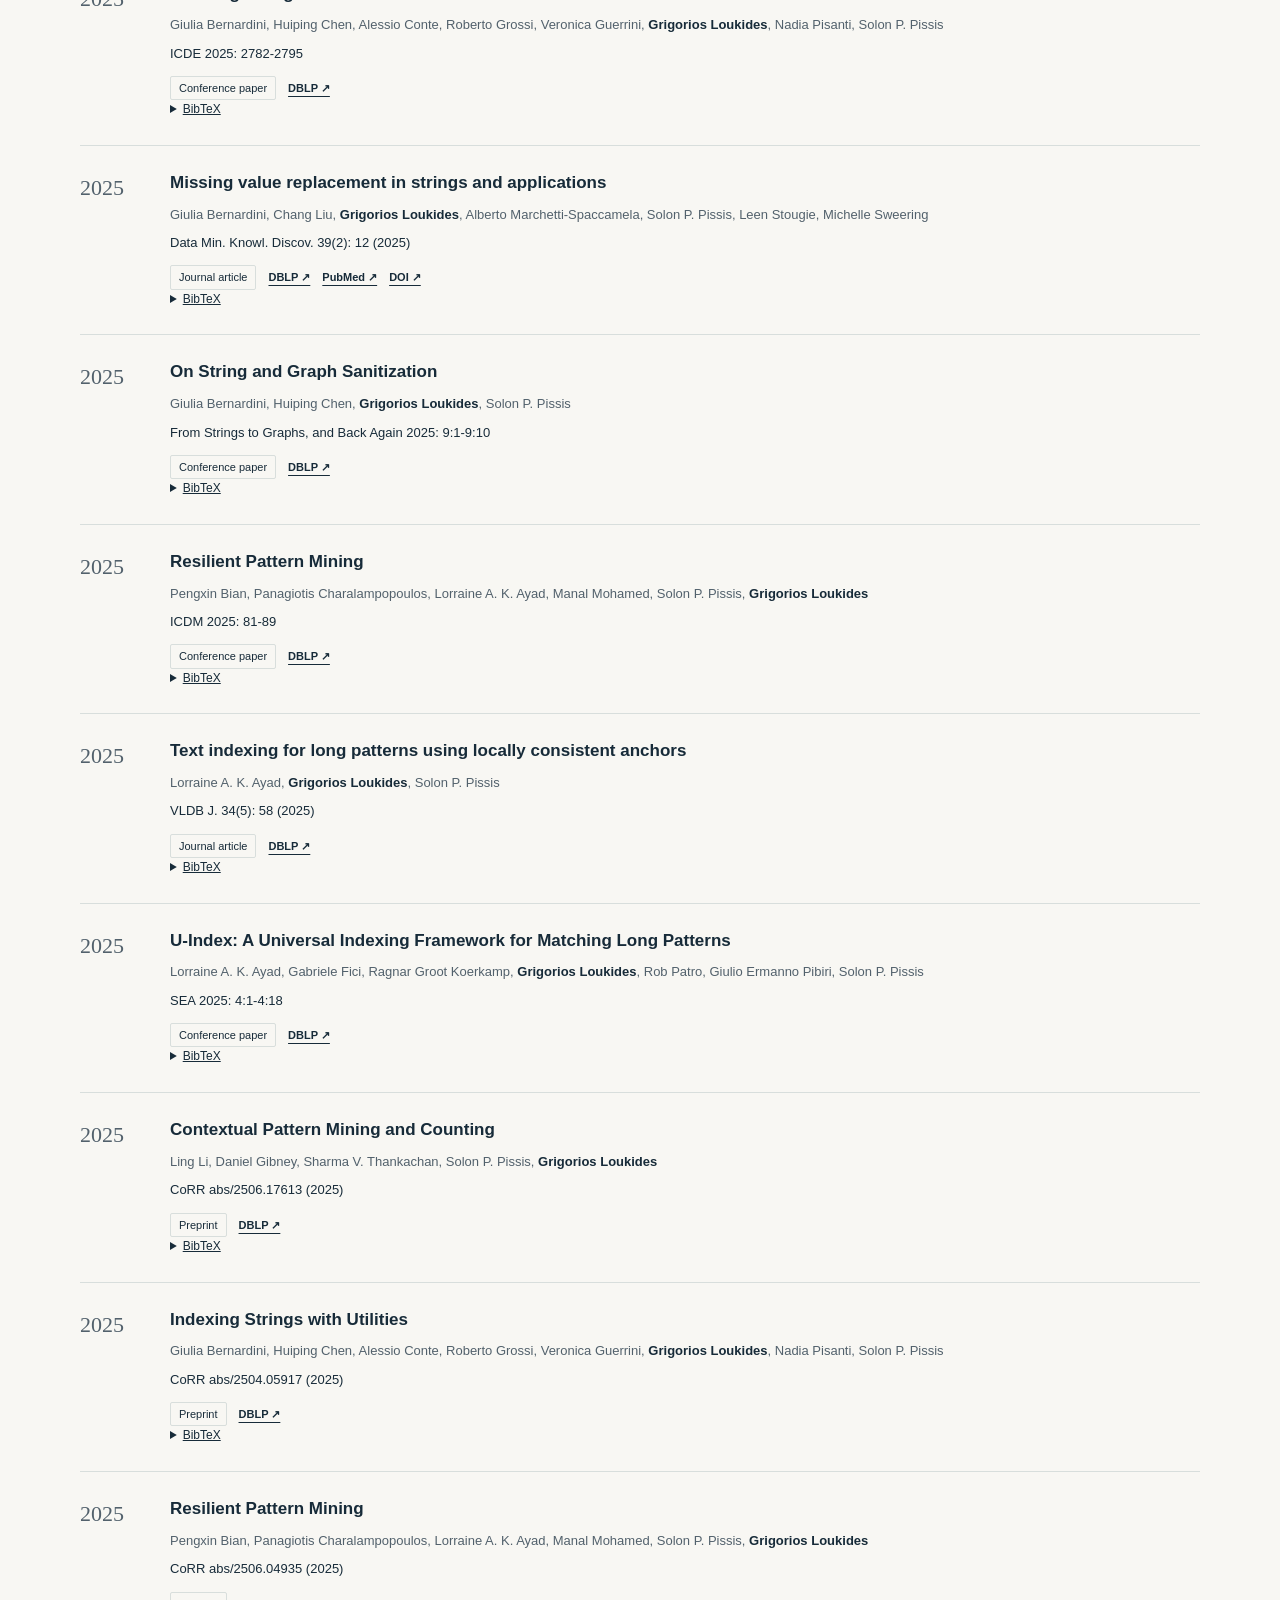
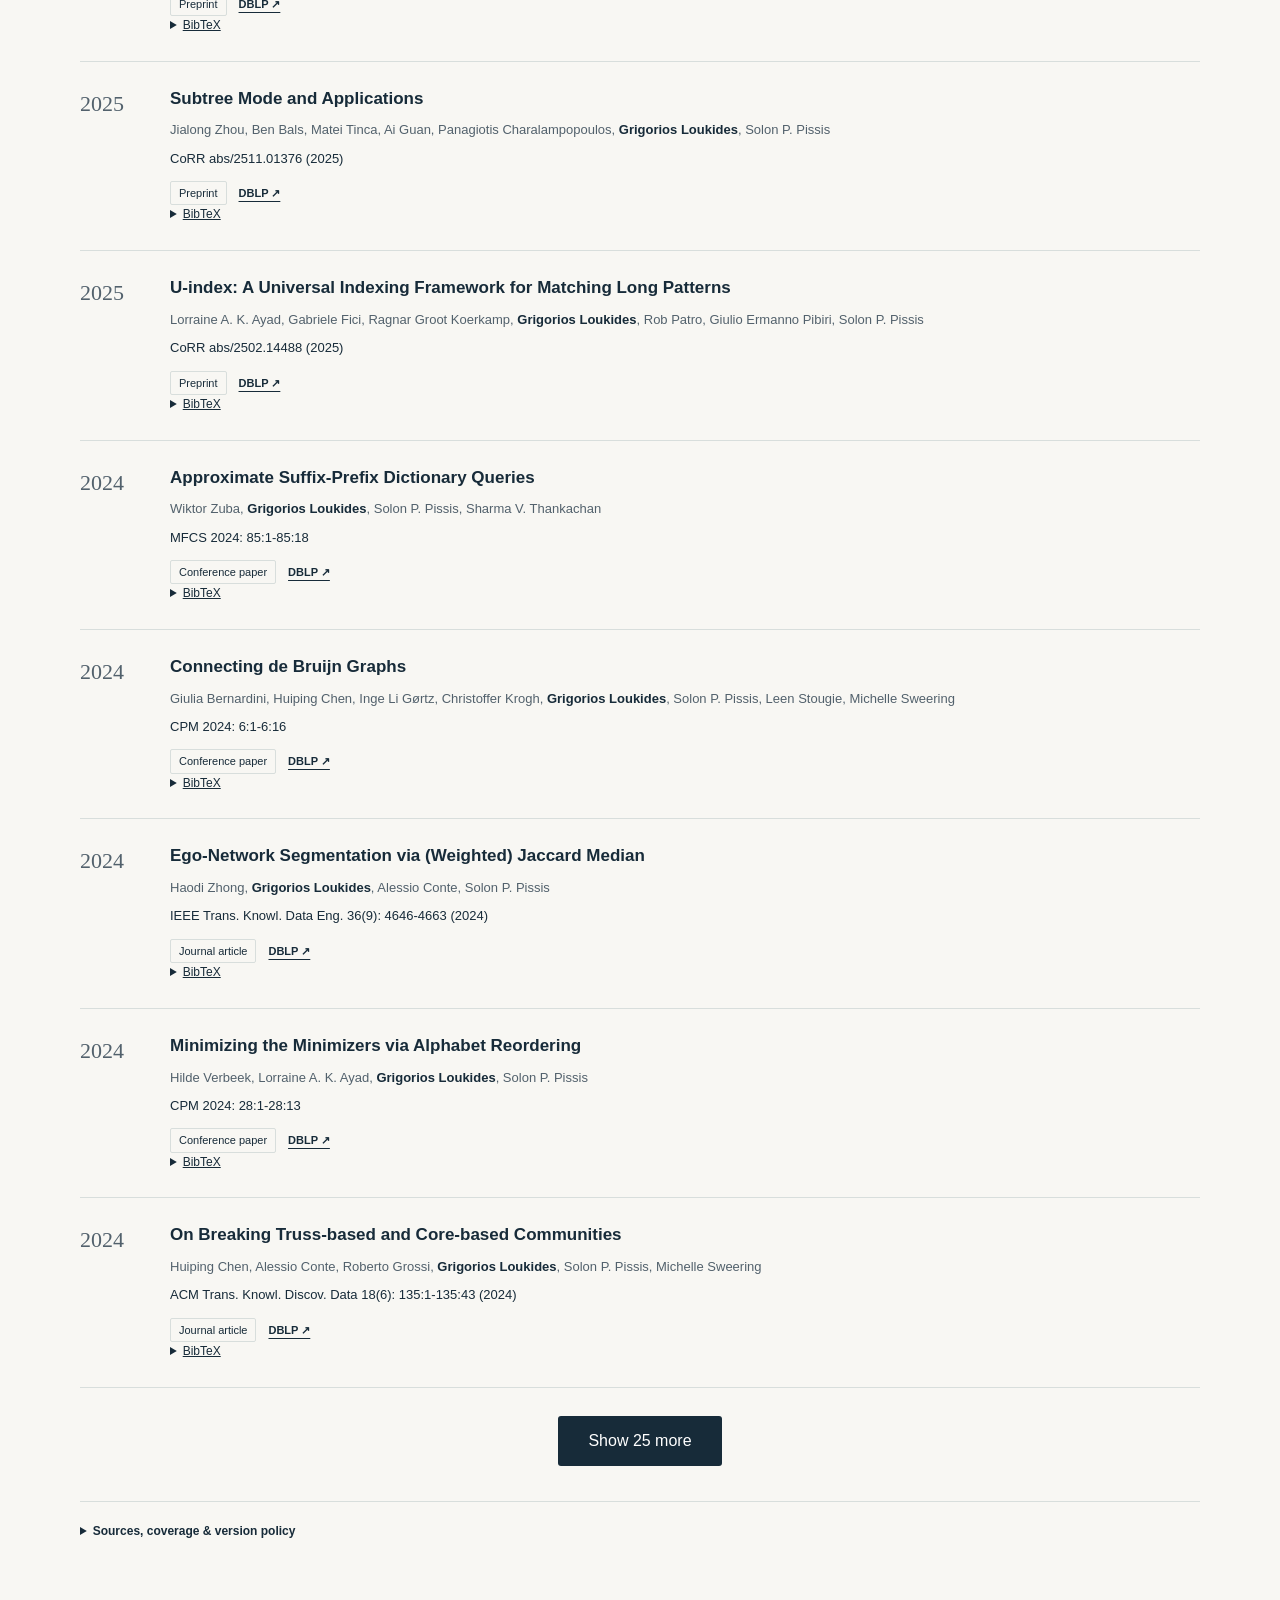
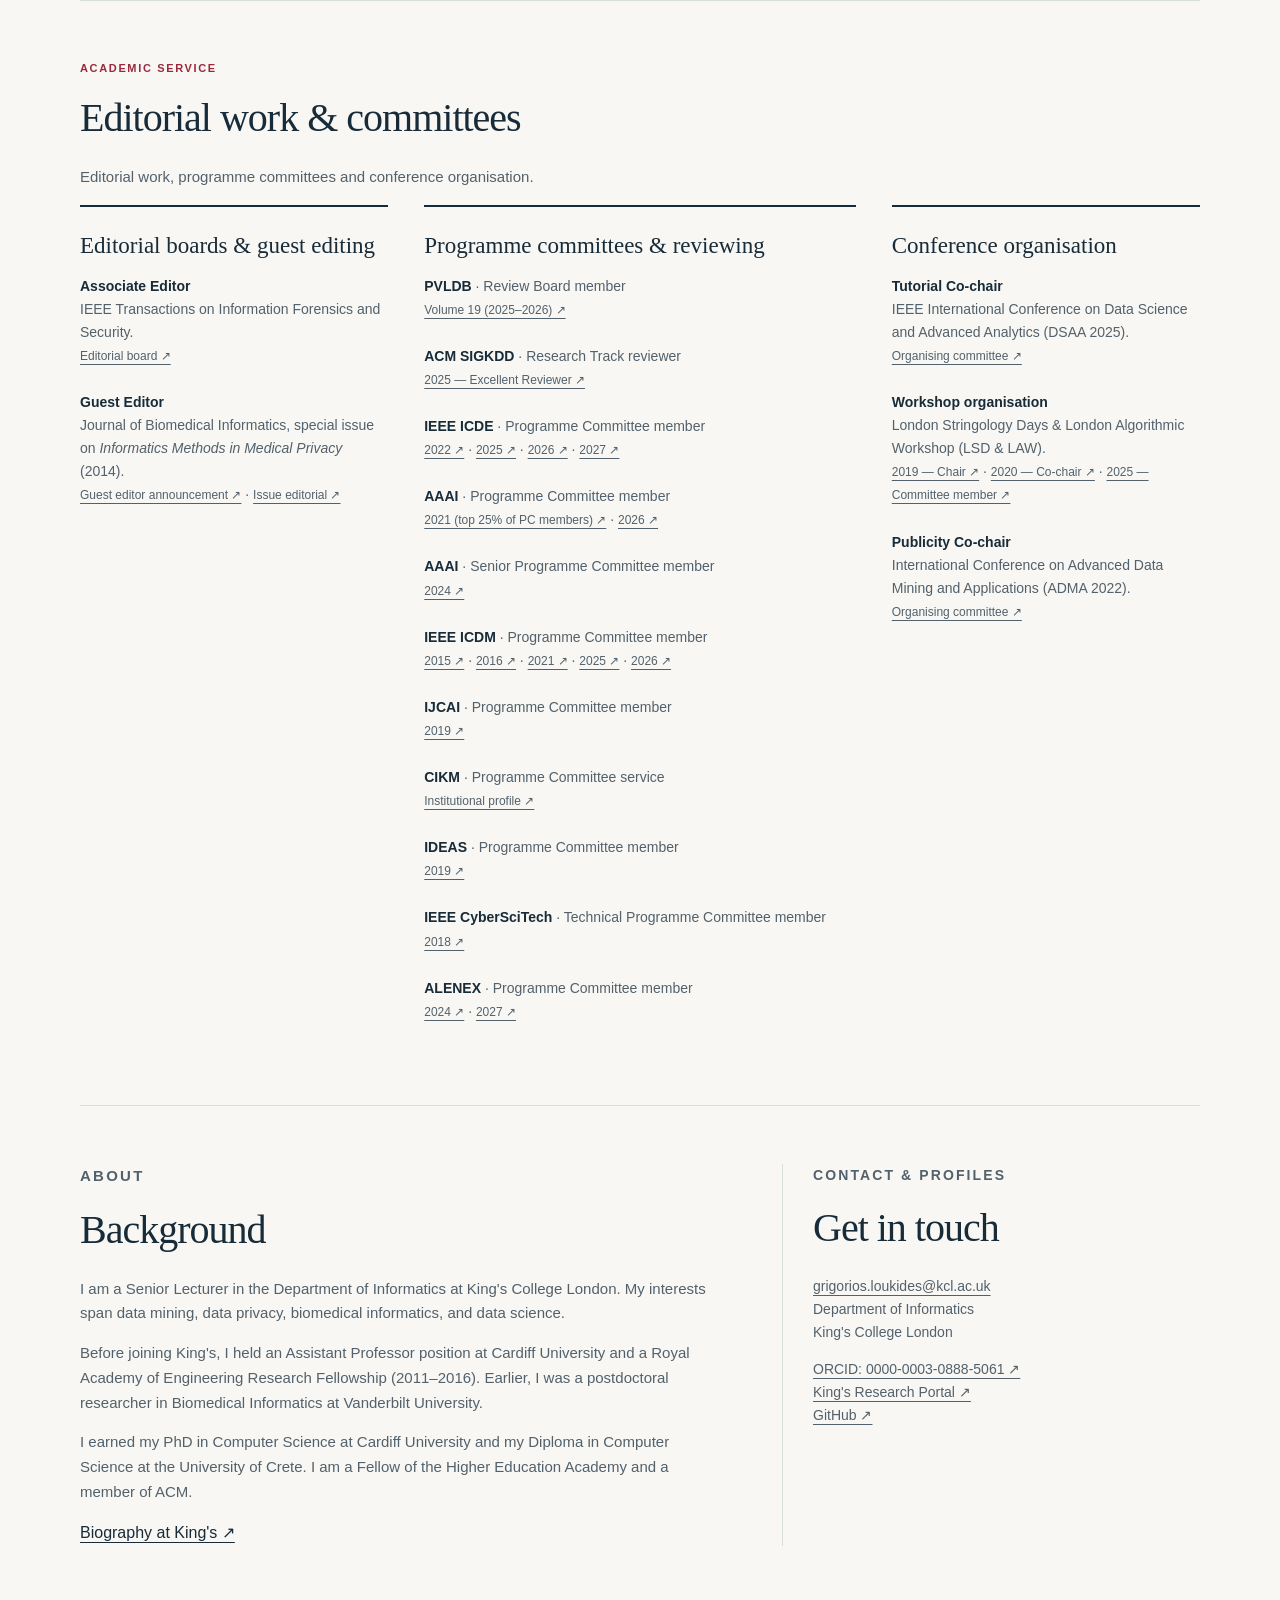
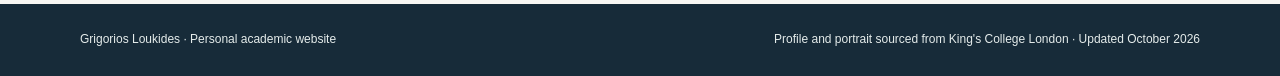
==== commit 00c5fd5a: "Expand sourced academic service history and simplify publications introduction" ====
--- a/index.html
+++ b/index.html
@@ -3,7 +3,7 @@
 <body><a class="skip" href="#main">Skip to content</a><header><div class="wrap top"><a class="brand" href="#main" aria-label="Grigorios Loukides, home">G<span>.</span> Loukides</a><nav aria-label="Main navigation"><a class="optional" href="#research">Research</a><a href="#publications">Publications</a><a class="optional" href="#service">Service</a><a href="#about">About</a><a href="#contact">Contact</a></nav></div></header>
 <main id="main" class="wrap"><section class="hero" aria-labelledby="name"><div><p class="eyebrow">Informatics · King's College London</p><h1 id="name">Grigorios<br>Loukides</h1><p class="role">Senior Lecturer in Computer Science</p><p class="subrole">Deputy Head of the Algorithms and Data Analysis Research Group</p><p class="intro">I study algorithms for finding useful patterns in data, building efficient indexes, and protecting privacy—with applications in biomedical informatics and beyond.</p><div class="links"><a href="#publications">Explore publications ↓</a><a href="https://scholar.google.com/citations?user=OtmncdQAAAAJ">Google Scholar ↗</a><a href="https://dblp.org/pid/96/4724">DBLP ↗</a></div></div><div class="portrait-wrap"><img class="portrait" src="[data-uri]" alt="Grigorios Loukides" width="176" height="176"><p><strong>Algorithms. Data. Discovery.</strong><br>Department of Informatics<br>King's College London, UK</p></div></section>
 <section class="section" id="research"><p class="eyebrow">Research</p><h2>From algorithmic foundations<br>to useful data analysis.</h2><div class="research-grid"><article><span class="num">01 / ALGORITHMS & INDEXING</span><h3>Making large data searchable</h3><p>String algorithms, compact indexes, pattern matching, and graph problems. Recent work includes uncertain strings, string anchors, and subtree mode queries.</p></article><article><span class="num">02 / DATA MINING</span><h3>Discovering meaningful structure</h3><p>Pattern discovery in strings and time series, dense subgraphs, and network analysis. Connecting efficient methods with applications in scientific and real-world data.</p></article><article><span class="num">03 / PRIVACY & HEALTH</span><h3>Learning while protecting people</h3><p>Privacy-preserving data publishing, anonymization, and differential privacy, including methods for electronic health records and biomedical analysis.</p></article></div></section>
-<section class="section" id="publications"><div class="section-title"><div><p class="eyebrow">Publication catalogue · 2006–2026</p><h2>Publications</h2></div><a href="publications.bib" download>Download BibTeX ↓</a></div><p class="pub-intro">131 records from DBLP, PubMed, and the accessible Google Scholar entries. Duplicate database entries are merged; conference, journal, and preprint versions remain distinct. <a href="#sources">Source coverage</a>.</p><noscript><p class="nojs">All publications are shown below. Enable JavaScript to search and filter.</p></noscript><div class="filters js-only" role="search" aria-label="Search publications"><label for="search">Search publications<input type="search" id="search" placeholder="Title, author, or venue…" autocomplete="off"></label><label for="year">Year<select id="year"><option value="">All years</option><option>2026</option><option>2025</option><option>2024</option><option>2023</option><option>2022</option><option>2021</option><option>2020</option><option>2019</option><option>2018</option><option>2017</option><option>2016</option><option>2015</option><option>2014</option><option>2013</option><option>2012</option><option>2011</option><option>2010</option><option>2009</option><option>2008</option><option>2007</option><option>2006</option></select></label><label for="type">Publication type<select id="type"><option value="">All types</option><option>Book / chapter</option><option>Conference paper</option><option>Correction</option><option>Journal article</option><option>Preprint</option></select></label><label for="source">Listed in<select id="source"><option value="">All sources</option><option>DBLP</option><option>PubMed</option><option>Google Scholar</option></select></label></div><div class="result-bar js-only"><span id="count" role="status" aria-live="polite"></span><button class="text-button" id="reset" type="button">Reset filters</button></div><div id="publication-list"><article class="pub" data-year="2026" data-type="Conference paper" data-sources="DBLP"><div class="pub-year">2026</div><div><h3><a href="https://dblp.org/rec/conf/icde/LiGTPL26">Contextual Pattern Mining and Counting</a></h3><p class="authors">Ling Li, Daniel Gibney, Sharma V. Thankachan, Solon P. Pissis, <strong>Grigorios Loukides</strong></p><p class="venue">ICDE 2026: 224-237</p><div class="pub-foot"><span class="type">Conference paper</span><a href="https://dblp.org/rec/conf/icde/LiGTPL26">DBLP ↗</a></div><details><summary>BibTeX</summary><pre>@inproceedings{conficdeLiGTPL26,
+<section class="section" id="publications"><div class="section-title"><div><p class="eyebrow">Publication catalogue · 2006–2026</p><h2>Publications</h2></div><a href="publications.bib" download>Download BibTeX ↓</a></div><noscript><p class="nojs">All publications are shown below. Enable JavaScript to search and filter.</p></noscript><div class="filters js-only" role="search" aria-label="Search publications"><label for="search">Search publications<input type="search" id="search" placeholder="Title, author, or venue…" autocomplete="off"></label><label for="year">Year<select id="year"><option value="">All years</option><option>2026</option><option>2025</option><option>2024</option><option>2023</option><option>2022</option><option>2021</option><option>2020</option><option>2019</option><option>2018</option><option>2017</option><option>2016</option><option>2015</option><option>2014</option><option>2013</option><option>2012</option><option>2011</option><option>2010</option><option>2009</option><option>2008</option><option>2007</option><option>2006</option></select></label><label for="type">Publication type<select id="type"><option value="">All types</option><option>Book / chapter</option><option>Conference paper</option><option>Correction</option><option>Journal article</option><option>Preprint</option></select></label><label for="source">Listed in<select id="source"><option value="">All sources</option><option>DBLP</option><option>PubMed</option><option>Google Scholar</option></select></label></div><div class="result-bar js-only"><span id="count" role="status" aria-live="polite"></span><button class="text-button" id="reset" type="button">Reset filters</button></div><div id="publication-list"><article class="pub" data-year="2026" data-type="Conference paper" data-sources="DBLP"><div class="pub-year">2026</div><div><h3><a href="https://dblp.org/rec/conf/icde/LiGTPL26">Contextual Pattern Mining and Counting</a></h3><p class="authors">Ling Li, Daniel Gibney, Sharma V. Thankachan, Solon P. Pissis, <strong>Grigorios Loukides</strong></p><p class="venue">ICDE 2026: 224-237</p><div class="pub-foot"><span class="type">Conference paper</span><a href="https://dblp.org/rec/conf/icde/LiGTPL26">DBLP ↗</a></div><details><summary>BibTeX</summary><pre>@inproceedings{conficdeLiGTPL26,
   title = {Contextual Pattern Mining and Counting},
   author = {Ling Li and Daniel Gibney and Sharma V. Thankachan and Solon P. Pissis and Grigorios Loukides},
   year = {2026},
@@ -937,16 +937,27 @@
   url = {https://dblp.org/rec/conf/IEEEcit/LoukidesS06},
   note = {CIT 2006: 15}
 }</pre></details></div></article></div><p id="empty" class="empty" hidden>No matching publications. Try a different term or reset the filters.</p><button id="more" class="load" type="button" hidden>Show more</button><details id="sources" class="source-note"><summary>Sources, coverage &amp; version policy</summary><p>Compiled on 20 October 2026. The source union contains 126 DBLP records and 18 PubMed records, with 12 overlaps. The thesis is excluded from the displayed catalogue and BibTeX export, leaving 131 records. Twenty entries visible in an older indexed Google Scholar profile snapshot were checked and matched to existing entries. Scholar restricted further retrieval, so this is not a verified complete Google Scholar bibliography. Citation counts and h-index are deliberately omitted.</p><p>Records are reconciled using normalized titles, compatible years, and publication type. Separate publication versions and corrections are retained. The total is a count of bibliographic records, not a count of unique research contributions. Google Scholar badges mean an entry was observed in that snapshot; their absence does not mean a paper is absent from Scholar.</p><div class="links"><a href="https://dblp.org/pid/96/4724">DBLP bibliography</a><a href="https://pubmed.ncbi.nlm.nih.gov/?term=Loukides+G%5BAuthor%5D">PubMed author search</a><a href="https://scholar.google.com/citations?user=OtmncdQAAAAJ">Google Scholar profile</a><a href="data/publications.json">Publication data (JSON)</a></div></details></section>
-<section class="section" id="service"><p class="eyebrow">Academic service</p><h2>Editorial work &amp; committees</h2><p class="pub-intro">Selected editorial, programme committee and conference organisation roles.</p><div class="service-grid">
+<section class="section" id="service"><p class="eyebrow">Academic service</p><h2>Editorial work &amp; committees</h2><p class="pub-intro">Editorial work, programme committees and conference organisation.</p><div class="service-grid">
 <article><h3>Editorial boards &amp; guest editing</h3><ul>
 <li><strong>Associate Editor</strong><br>IEEE Transactions on Information Forensics and Security.<br><a href="https://signalprocessingsociety.org/publications-resources/ieee-transactions-information-forensics-and-security/editorial-board">Editorial board ↗</a></li>
 <li><strong>Guest Editor</strong><br>Journal of Biomedical Informatics, special issue on <em>Informatics Methods in Medical Privacy</em> (2014).<br><a href="https://groups.google.com/g/healthinformaticsworld/c/WJ-ol2ZrMZ8">Guest editor announcement ↗</a> · <a href="https://pubmed.ncbi.nlm.nih.gov/25090933/">Issue editorial ↗</a></li>
 </ul></article>
-<article><h3>Programme committees</h3><ul>
-<li><strong>IEEE ICDE</strong> · Programme Committee member<br><a href="https://ieee-icde.org/2025/program-committees/">2025 ↗</a> · <a href="https://icde2026.github.io/pc-chairs.html">2026 ↗</a> · <a href="https://icde2027.github.io/pc-chairs.html">2027 ↗</a></li>
-<li><strong>AAAI</strong> · Programme Committee member<br><a href="https://aaai.org/conference/aaai/aaai-26/2026-program-committee/">2026 ↗</a></li>
-<li><strong>ALENEX</strong> · Programme Committee member<br><a href="https://www.siam.org/conferences-events/past-event-archive/alenex24/">2024 ↗</a></li>
+<article class="committee-column"><h3>Programme committees &amp; reviewing</h3><ul>
+<li><strong>PVLDB</strong> · Review Board member<br><a href="https://www.vldb.org/pvldb/vol19/FrontMatterVol19No1.pdf">Volume 19 (2025–2026) ↗</a></li>
+<li><strong>ACM SIGKDD</strong> · Research Track reviewer<br><a href="https://kdd.org/kdd2025/research-track-program-committee/">2025 — Excellent Reviewer ↗</a></li>
+<li><strong>IEEE ICDE</strong> · Programme Committee member<br><a href="https://icde2022.ieeecomputer.my/research-program-committee/">2022 ↗</a> · <a href="https://ieee-icde.org/2025/program-committees/">2025 ↗</a> · <a href="https://icde2026.github.io/pc-chairs.html">2026 ↗</a> · <a href="https://icde2027.github.io/pc-chairs.html">2027 ↗</a></li>
+<li><strong>AAAI</strong> · Programme Committee member<br><a href="https://aaai.org/wp-content/uploads/2023/01/AAAI-21-Program-Committee.pdf">2021 (top 25% of PC members) ↗</a> · <a href="https://aaai.org/conference/aaai/aaai-26/2026-program-committee/">2026 ↗</a></li>
+<li><strong>AAAI</strong> · Senior Programme Committee member<br><a href="https://aaai.org/aaai-24-conference/aaai-24-senior-program-committee/">2024 ↗</a></li>
+<li><strong>IEEE ICDM</strong> · Programme Committee member<br><a href="https://icdm2015.stonybrook.edu/content/organization/">2015 ↗</a> · <a href="https://icdm2016.eurecat.cat/program-committee/">2016 ↗</a> · <a href="https://icdm2021.auckland.ac.nz/achairs-pcommittee/">2021 ↗</a> · <a href="https://www3.cs.stonybrook.edu/~icdm2025/pcmemberlist.html">2025 ↗</a> · <a href="https://www3.cs.stonybrook.edu/~icdm2026/progcmte/list.htm">2026 ↗</a></li>
+<li><strong>IJCAI</strong> · Programme Committee member<br><a href="https://www.ijcai19.org/program-committee.html">2019 ↗</a></li>
+<li><strong>CIKM</strong> · Programme Committee service<br><a href="https://www.rephrain.ac.uk/grigorios-loukides/">Institutional profile ↗</a></li>
+<li><strong>IDEAS</strong> · Programme Committee member<br><a href="https://confsys.encs.concordia.ca/IDEAS/ideas19/ideas19_pc_list.php">2019 ↗</a></li>
+<li><strong>IEEE CyberSciTech</strong> · Technical Programme Committee member<br><a href="https://cyber-science.org/2018/technical-committee.html">2018 ↗</a></li>
+<li><strong>ALENEX</strong> · Programme Committee member<br><a href="https://www.siam.org/conferences-events/past-event-archive/alenex24/">2024 ↗</a> · <a href="https://alenex2027.hotcrp.com/users/pc">2027 ↗</a></li>
 </ul></article>
-<article><h3>Conference organisation</h3><ul><li><strong>Publicity Co-chair</strong><br>International Conference on Advanced Data Mining and Applications (ADMA 2022).<br><a href="https://adma2022.uqcloud.net/organisation_committee.html">Organising committee ↗</a></li></ul></article>
+<article><h3>Conference organisation</h3><ul>
+<li><strong>Tutorial Co-chair</strong><br>IEEE International Conference on Data Science and Advanced Analytics (DSAA 2025).<br><a href="https://dsaa.ieee.org/2025/organizing-committee/">Organising committee ↗</a></li>
+<li><strong>Workshop organisation</strong><br>London Stringology Days &amp; London Algorithmic Workshop (LSD &amp; LAW).<br><a href="https://dmatheorynet.blogspot.com/2018/12/?m=0">2019 — Chair ↗</a> · <a href="https://fenris.cs.ucr.edu/pipermail/cpm-spire-l/attachments/20191017/a34985d1/attachment.html">2020 — Co-chair ↗</a> · <a href="https://dmatheorynet.blogspot.com/2024/12/dmanet-first-cfp-lsd-for-costas-2025.html?m=0">2025 — Committee member ↗</a></li>
+<li><strong>Publicity Co-chair</strong><br>International Conference on Advanced Data Mining and Applications (ADMA 2022).<br><a href="https://adma2022.uqcloud.net/organisation_committee.html">Organising committee ↗</a></li></ul></article>
 </div></section>
 <section class="section about" id="about"><div><p class="eyebrow">About</p><h2>Background</h2><p>I am a Senior Lecturer in the Department of Informatics at King's College London. My interests span data mining, data privacy, biomedical informatics, and data science.</p><p>Before joining King's, I held an Assistant Professor position at Cardiff University and a Royal Academy of Engineering Research Fellowship (2011–2016). Earlier, I was a postdoctoral researcher in Biomedical Informatics at Vanderbilt University.</p><p>I earned my PhD in Computer Science at Cardiff University and my Diploma in Computer Science at the University of Crete. I am a Fellow of the Higher Education Academy and a member of ACM.</p><a href="https://www.kcl.ac.uk/people/grigorios-loukides">Biography at King's ↗</a></div><aside id="contact"><p class="eyebrow">Contact & profiles</p><h2>Get in touch</h2><p><a href="mailto:grigorios.loukides@kcl.ac.uk">grigorios.loukides@kcl.ac.uk</a><br>Department of Informatics<br>King's College London</p><p><a href="https://orcid.org/0000-0003-0888-5061">ORCID: 0000-0003-0888-5061 ↗</a><br><a href="https://kclpure.kcl.ac.uk/portal/en/persons/grigorios.loukides">King's Research Portal ↗</a><br><a href="https://github.com/grigorios-loukides">GitHub ↗</a></p></aside></section></main><footer><div class="wrap"><span>Grigorios Loukides · Personal academic website</span><span>Profile and portrait sourced from King's College London · Updated October 2026</span></div></footer></body></html>
--- a/style.css
+++ b/style.css
@@ -1,3 +1,3 @@
 :root{--paper:#f8f7f3;--ink:#172b39;--muted:#52616c;--line:#d8dedc;--accent:#9b293e;--wash:#ecefe9;--white:#fff;--serif:Georgia,'Times New Roman',serif}*{box-sizing:border-box}html{scroll-behavior:smooth;scroll-padding-top:90px}body{margin:0;background:var(--paper);color:var(--ink);font-family:Arial,Helvetica,sans-serif;font-size:16px;line-height:1.65}a{color:inherit;text-underline-offset:4px}a:hover{color:var(--accent)}button,input,select{font:inherit}button,a,input,select,summary{touch-action:manipulation}:focus-visible{outline:3px solid var(--accent);outline-offset:4px}.wrap{width:min(1120px,calc(100% - 64px));margin:auto}.skip{position:absolute;left:15px;top:-60px;background:white;padding:10px;z-index:5}.skip:focus{top:10px}header{border-bottom:1px solid var(--line);background:var(--paper);position:sticky;top:0;z-index:3}.top{display:flex;align-items:center;justify-content:space-between;gap:24px;min-height:76px}.brand{text-decoration:none;font-family:var(--serif);font-weight:bold;font-size:23px}.brand span{color:var(--accent)}nav{display:flex;gap:25px;font-size:14px}nav a{text-decoration:none}.eyebrow{color:var(--accent);text-transform:uppercase;letter-spacing:.15em;font-size:11px;font-weight:700;margin:0 0 18px}.hero{padding:76px 0 58px;display:grid;grid-template-columns:1fr 245px;gap:80px;align-items:center}h1{font:normal clamp(42px,6vw,70px)/1.08 var(--serif);letter-spacing:-.04em;margin:0 0 24px}h2{font:normal clamp(30px,4vw,40px)/1.15 var(--serif);letter-spacing:-.025em;margin:0 0 24px}h3{font:normal 23px/1.3 var(--serif);margin:0 0 14px}.role{font-size:20px;margin:0 0 5px}.subrole{font-size:14px;color:var(--muted);max-width:520px}.intro{font-size:18px;max-width:630px;margin:25px 0}.links{display:flex;flex-wrap:wrap;gap:12px 22px;font-size:14px}.links a{font-weight:bold}.portrait{width:176px;height:176px;object-fit:cover;border-radius:50%;border:7px solid white;box-shadow:0 0 0 1px var(--line)}.portrait-wrap{border-left:1px solid var(--line);padding-left:40px}.portrait-wrap p{font-size:12px;color:var(--muted);line-height:1.6}.portrait-wrap strong{color:var(--ink)}.section{padding:58px 0;border-top:1px solid var(--line)}.section-title{display:flex;justify-content:space-between;align-items:baseline;gap:20px}.section-title>a{font-size:13px}.research-grid{display:grid;grid-template-columns:repeat(3,1fr);gap:42px}.research-grid article{border-top:2px solid var(--ink);padding-top:24px}.research-grid p{font-size:15px;color:var(--muted);margin-bottom:0}.research-grid .num{font:12px monospace;color:var(--accent);display:block;margin-bottom:15px}.pub-intro{color:var(--muted);max-width:760px;font-size:15px}.filters{display:grid;grid-template-columns:2fr 1fr 1.3fr 1.2fr;gap:14px;padding:23px 0 14px}.filters label{font-size:12px;font-weight:700;display:block}.filters input,.filters select{display:block;width:100%;border:1px solid #aeb9bc;border-radius:3px;background:white;padding:12px;margin-top:7px;color:var(--ink);font-size:14px;min-height:46px}.result-bar{display:flex;justify-content:space-between;align-items:center;gap:15px;color:var(--muted);font-size:12px;border-bottom:1px solid var(--line);padding-bottom:16px}.text-button{background:none;border:0;text-decoration:underline;cursor:pointer;padding:6px;color:var(--ink)}.pub{display:grid;grid-template-columns:70px 1fr;gap:20px;padding:25px 0;border-bottom:1px solid var(--line)}.pub-year{font:22px var(--serif);color:var(--muted);padding-top:4px}.pub h3{font-family:Arial,Helvetica,sans-serif;font-size:17px;font-weight:600;line-height:1.45;margin:0 0 8px}.pub h3 a{text-decoration:none}.authors{color:var(--muted);font-size:13px;margin:0 0 7px}.authors strong{color:var(--ink);font-weight:600}.venue{font-size:13px;margin:0 0 12px}.pub-foot{display:flex;gap:12px;flex-wrap:wrap;align-items:baseline;font-size:11px}.type{border:1px solid var(--line);padding:2px 8px;border-radius:2px}.pub-foot>a{font-weight:600}.pub details{font-size:12px}.pub summary{cursor:pointer;text-decoration:underline}.pub pre{background:var(--wash);padding:14px;white-space:pre-wrap;overflow-wrap:anywhere;font-size:11px;max-width:800px}.load{display:block;margin:28px auto 0;background:var(--ink);color:white;border:0;padding:12px 30px;border-radius:3px;cursor:pointer}.load:hover{background:var(--accent)}[hidden]{display:none!important}.empty{padding:35px;color:var(--muted);text-align:center}.about{display:grid;grid-template-columns:1.5fr 1fr;gap:75px}.about p{color:var(--muted);font-size:15px}.about aside{padding-left:30px;border-left:1px solid var(--line)}.about aside p{font-size:14px}.about aside a{overflow-wrap:anywhere}.source-note{margin-top:35px;border-top:1px solid var(--line);padding-top:20px;font-size:12px;color:var(--muted)}.source-note summary{cursor:pointer;font-weight:bold;color:var(--ink)}.source-note p{max-width:850px}.source-note li{margin:6px 0}footer{background:var(--ink);color:#e5eceb;padding:26px 0;font-size:12px}footer .wrap{display:flex;justify-content:space-between;gap:20px}.nojs{background:var(--wash);padding:15px}.js-only{display:none}.js .js-only{display:grid}.js .result-bar{display:flex}@media(max-width:800px){.wrap{width:calc(100% - 36px)}.top{min-height:68px;gap:14px}.brand{font-size:21px}nav{gap:16px;font-size:12px}nav .optional{display:none}.hero{grid-template-columns:1fr 155px;gap:20px;padding:50px 0}.portrait-wrap{padding-left:20px}.portrait{width:130px;height:130px}.research-grid{gap:22px}.filters{grid-template-columns:2fr 1fr}.about{gap:35px}.section{padding:42px 0}}@media(max-width:520px){.hero{grid-template-columns:1fr}.portrait-wrap{grid-row:1;border:0;padding:0;display:flex;align-items:center;gap:18px}.portrait{width:82px;height:82px;border-width:3px}.portrait-wrap p{margin:0}.hero{padding-top:28px}.eyebrow{margin-bottom:12px}h1{font-size:47px}.role{font-size:18px}.intro{font-size:16px}.research-grid,.about{grid-template-columns:1fr;gap:28px}.research-grid article{padding-top:16px}.research-grid .num{margin-bottom:8px}.about aside{border-left:0;border-top:1px solid var(--line);padding:25px 0 0}.pub{grid-template-columns:44px 1fr;gap:12px}.pub-year{font-size:18px}.pub h3{font-size:16px}.filters{grid-template-columns:1fr 1fr}.filters label:first-child{grid-column:1/-1}.section-title{align-items:start;flex-direction:column;gap:0}.section-title h2{margin-bottom:15px}.result-bar{align-items:start}footer .wrap{flex-direction:column;gap:4px}}@media(prefers-reduced-motion:reduce){html{scroll-behavior:auto}}@media print{header,.filters,.result-bar,.load,.source-note,footer{display:none!important}.wrap{width:100%}.hero,.section{padding:20px 0}.pub{break-inside:avoid}.pub[hidden]{display:grid!important}.pub details{display:none}body{background:white;color:black}}
 
-.service-grid{display:grid;grid-template-columns:1fr 1fr 1fr;gap:36px}.service-grid article{border-top:2px solid var(--ink);padding-top:24px}.service-grid h3{font-size:23px}.service-grid ul{list-style:none;padding:0;margin:0}.service-grid li{margin:0 0 24px;font-size:14px;color:var(--muted)}.service-grid strong{color:var(--ink)}.service-grid a{font-size:12px}@media(max-width:800px){.service-grid{grid-template-columns:1fr;gap:20px}}
+.service-grid{display:grid;grid-template-columns:1fr 1.4fr 1fr;gap:36px}.service-grid article{border-top:2px solid var(--ink);padding-top:24px}.service-grid h3{font-size:23px}.service-grid ul{list-style:none;padding:0;margin:0}.service-grid li{margin:0 0 24px;font-size:14px;color:var(--muted)}.service-grid strong{color:var(--ink)}.service-grid a{font-size:12px}@media(max-width:800px){.service-grid{grid-template-columns:1fr;gap:20px}}
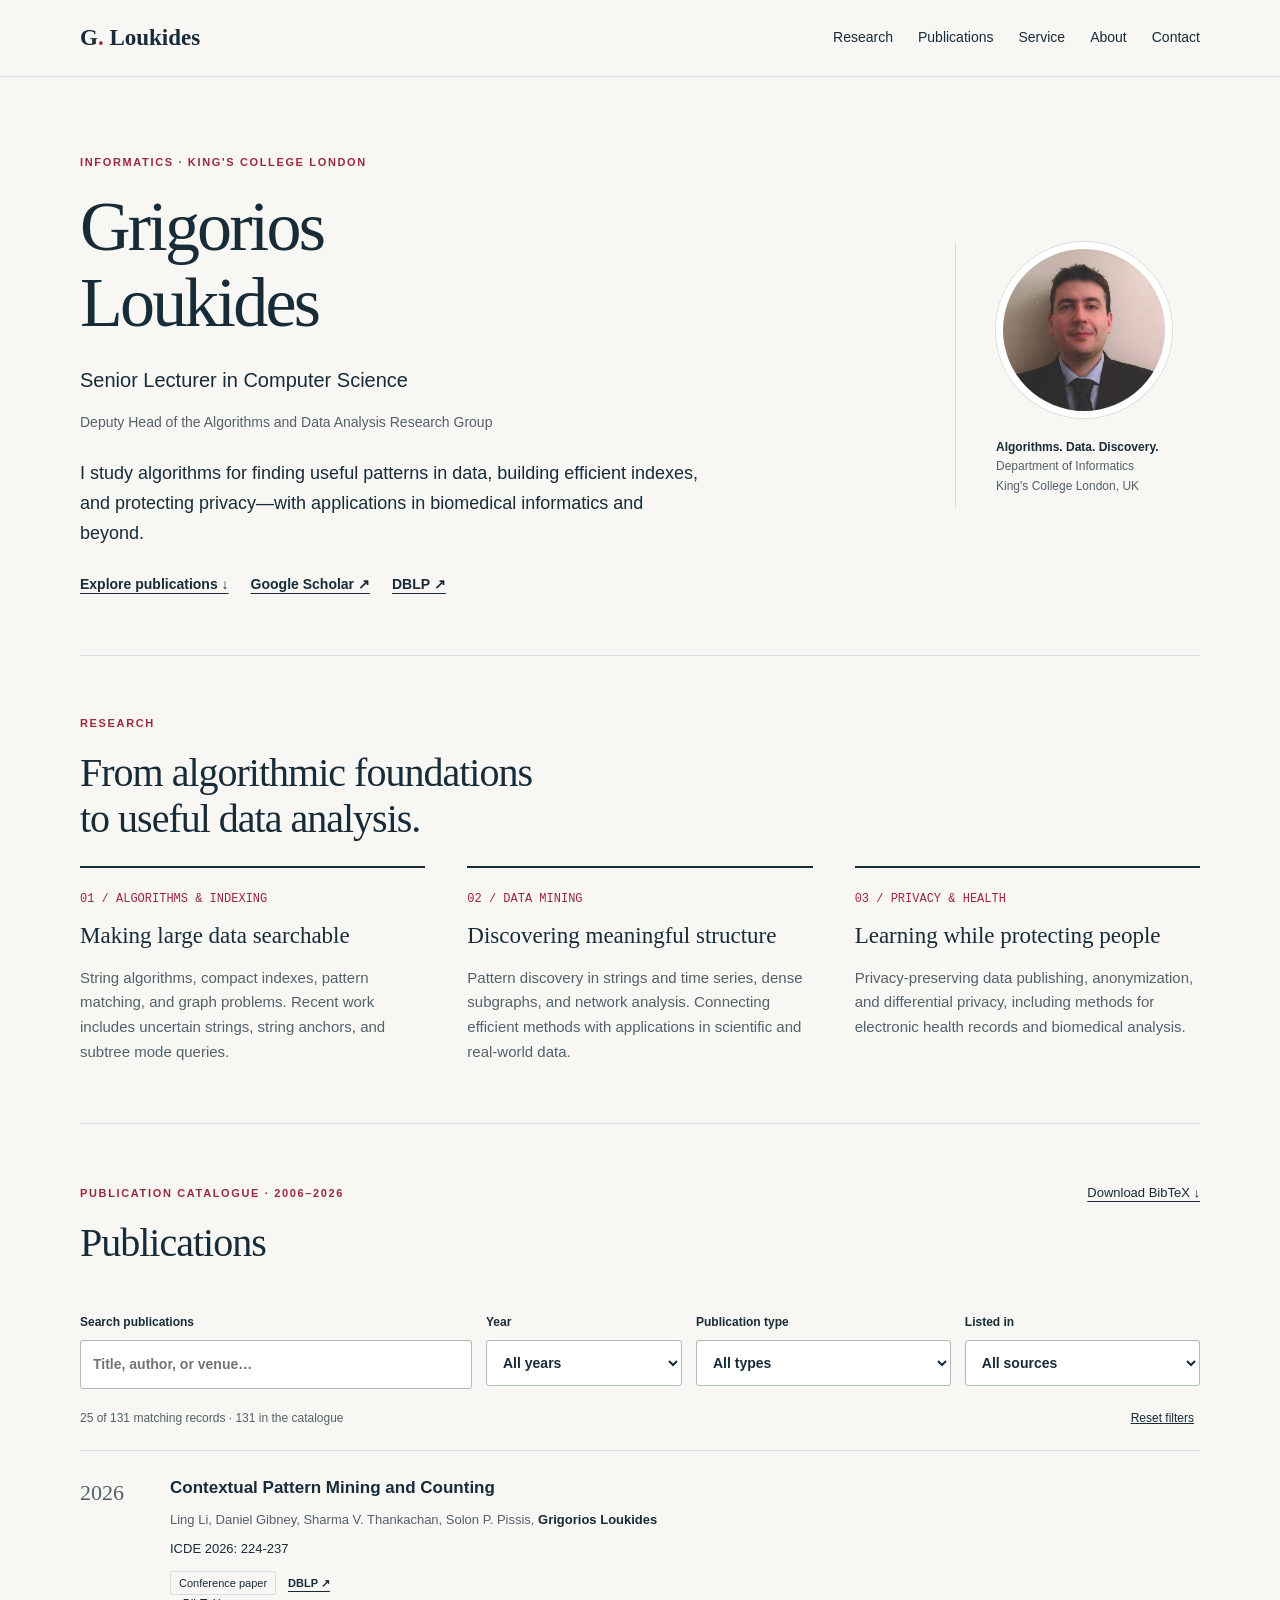
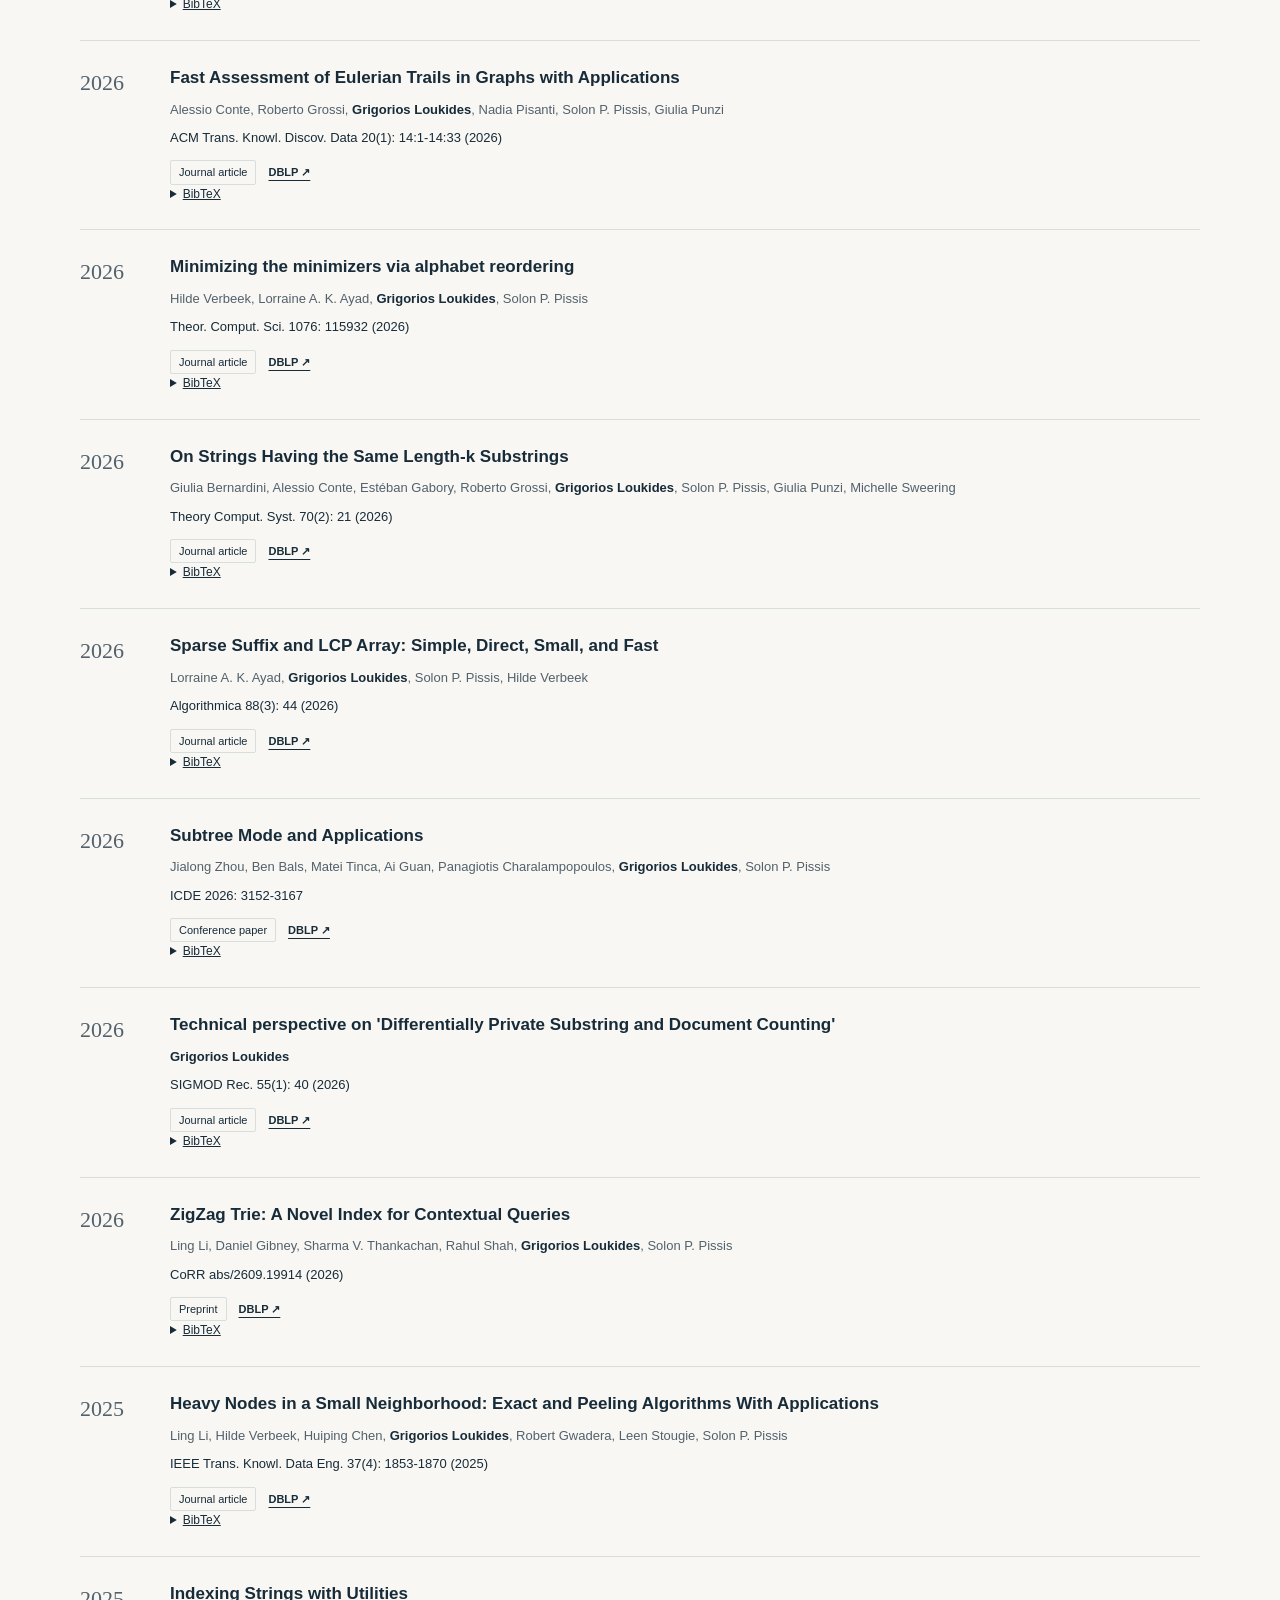
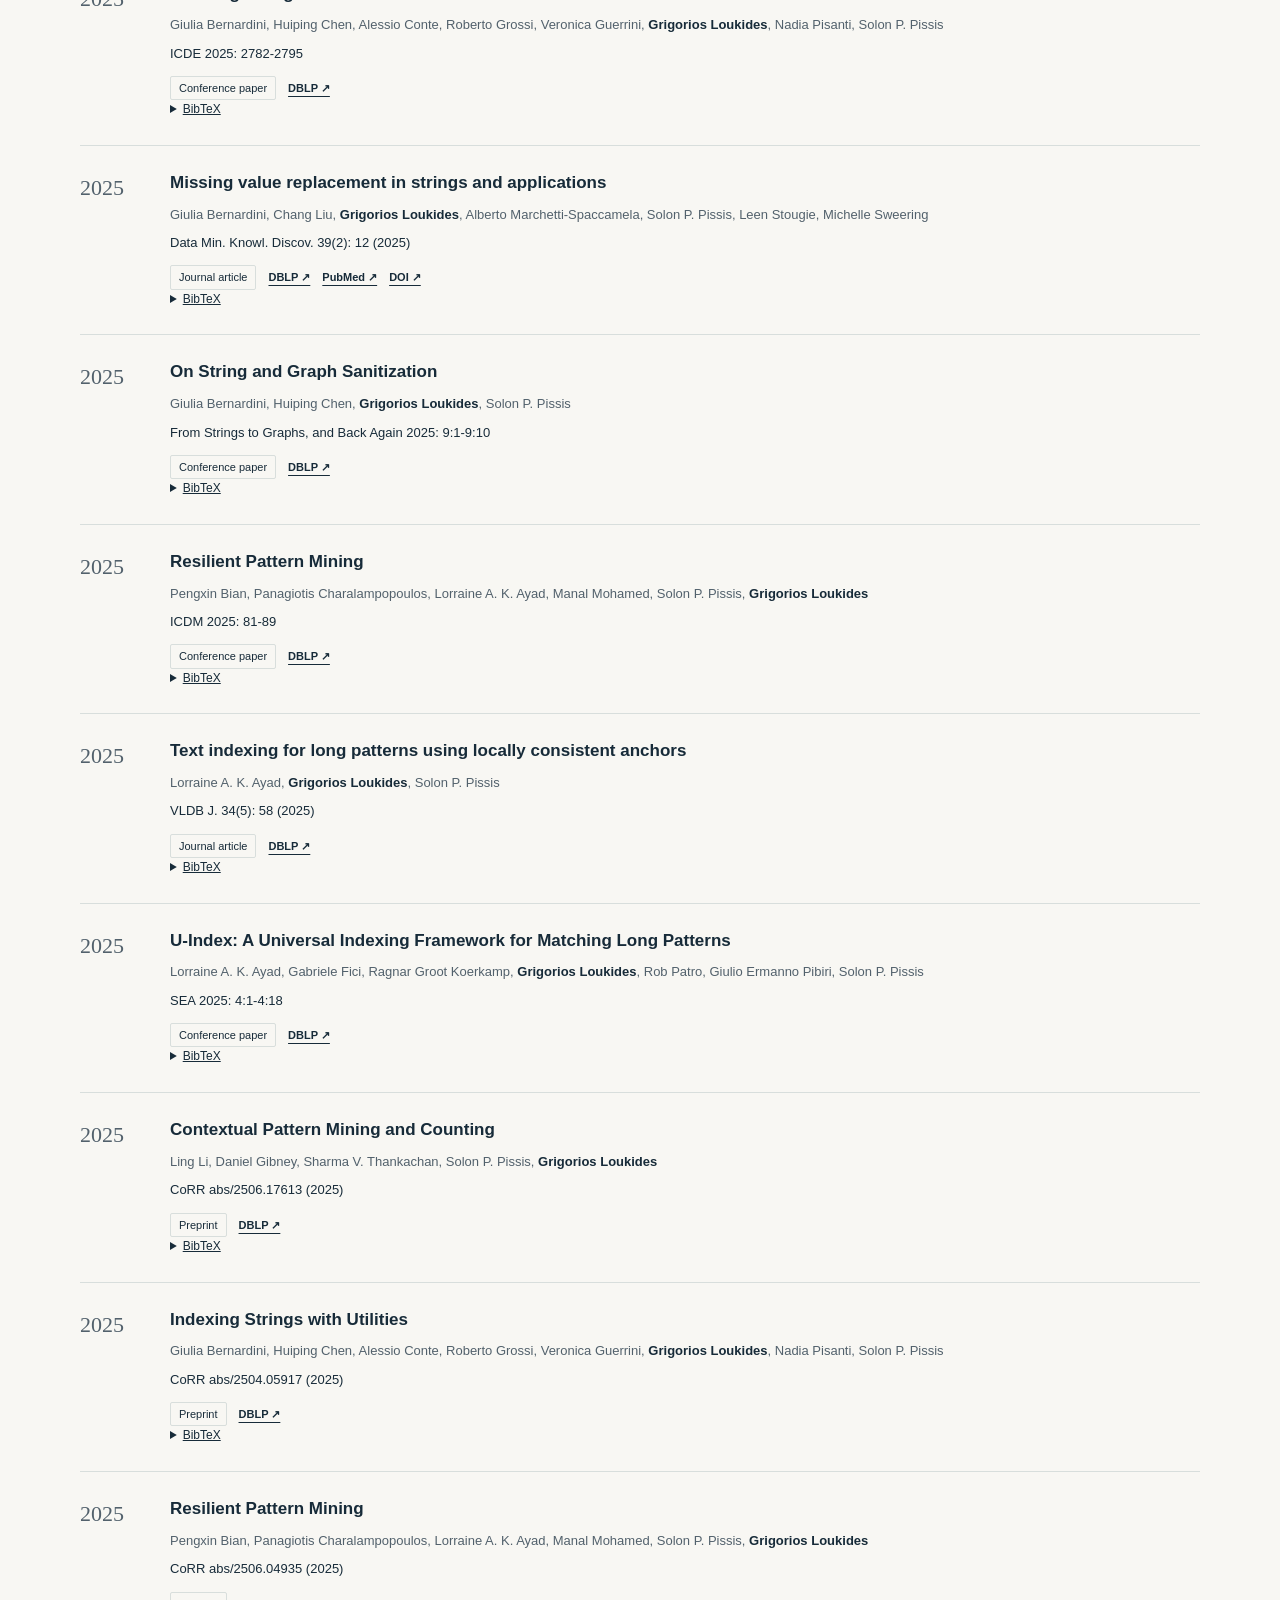
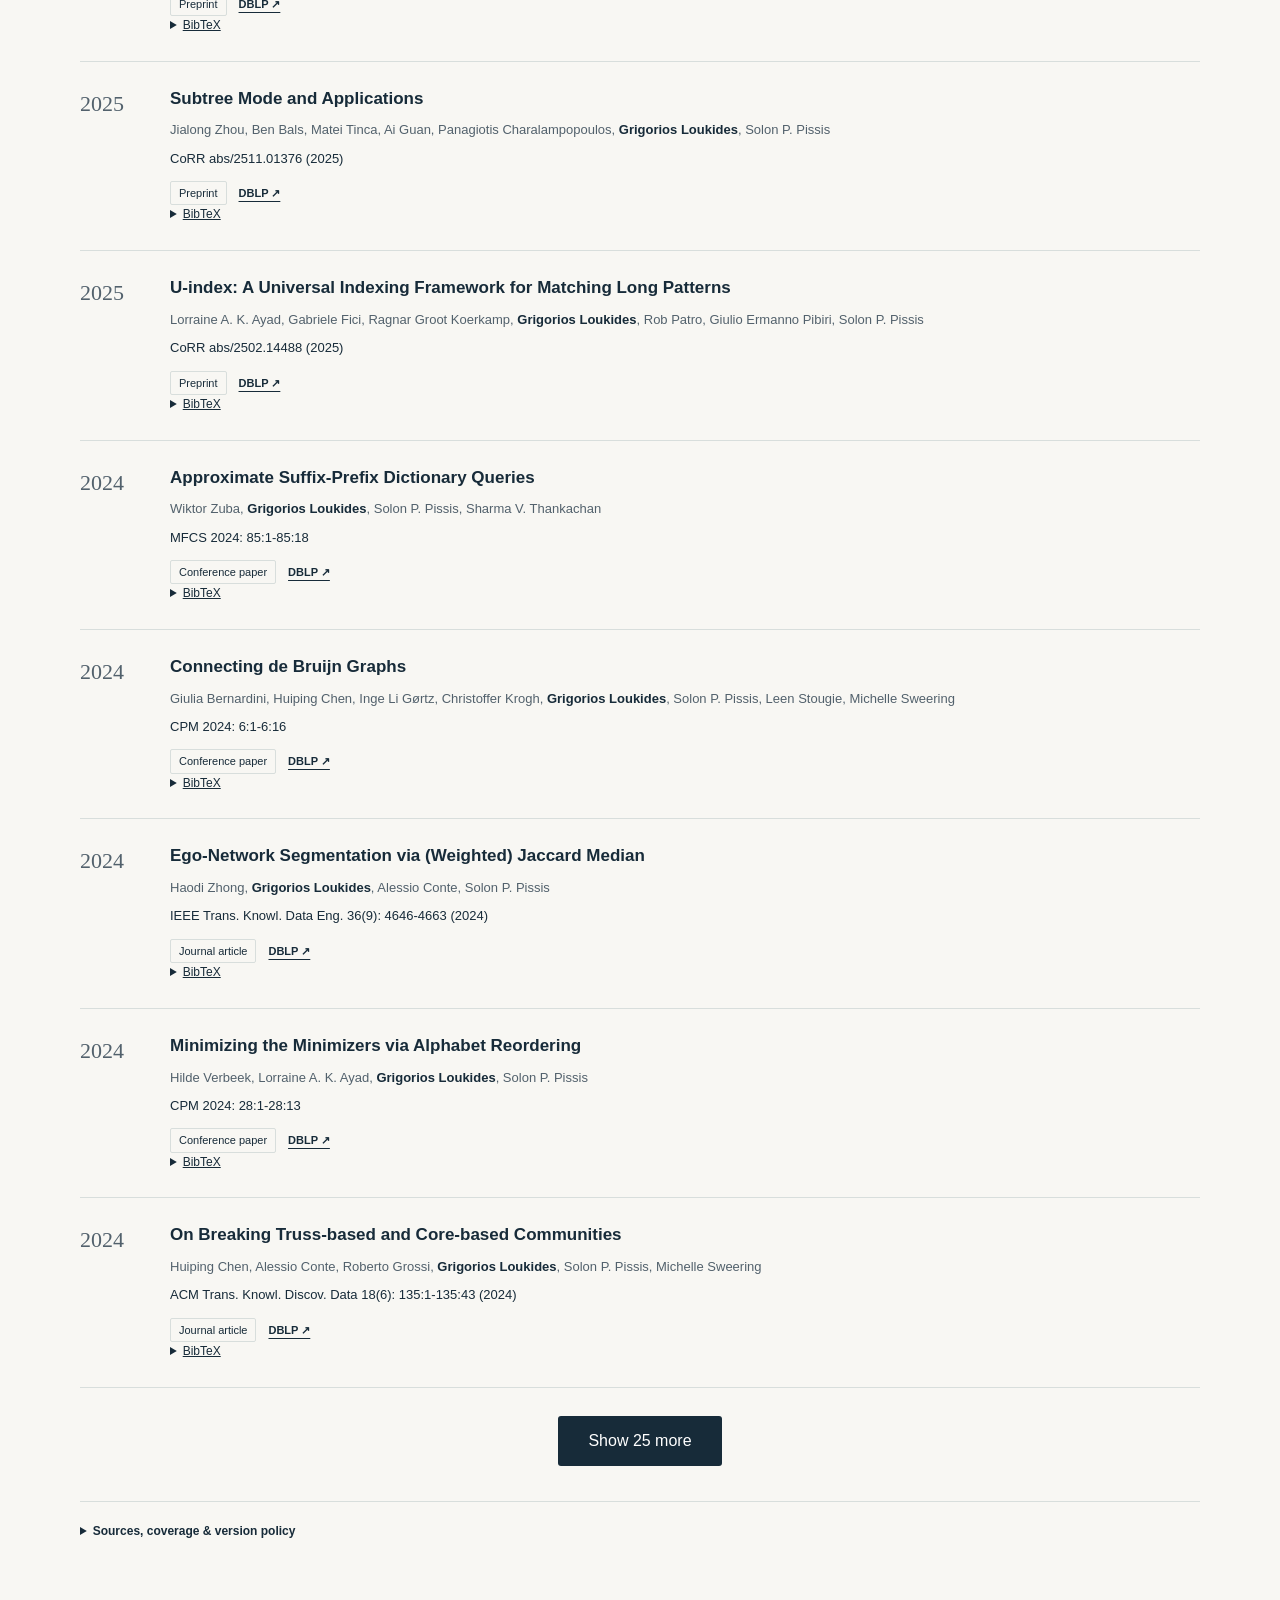
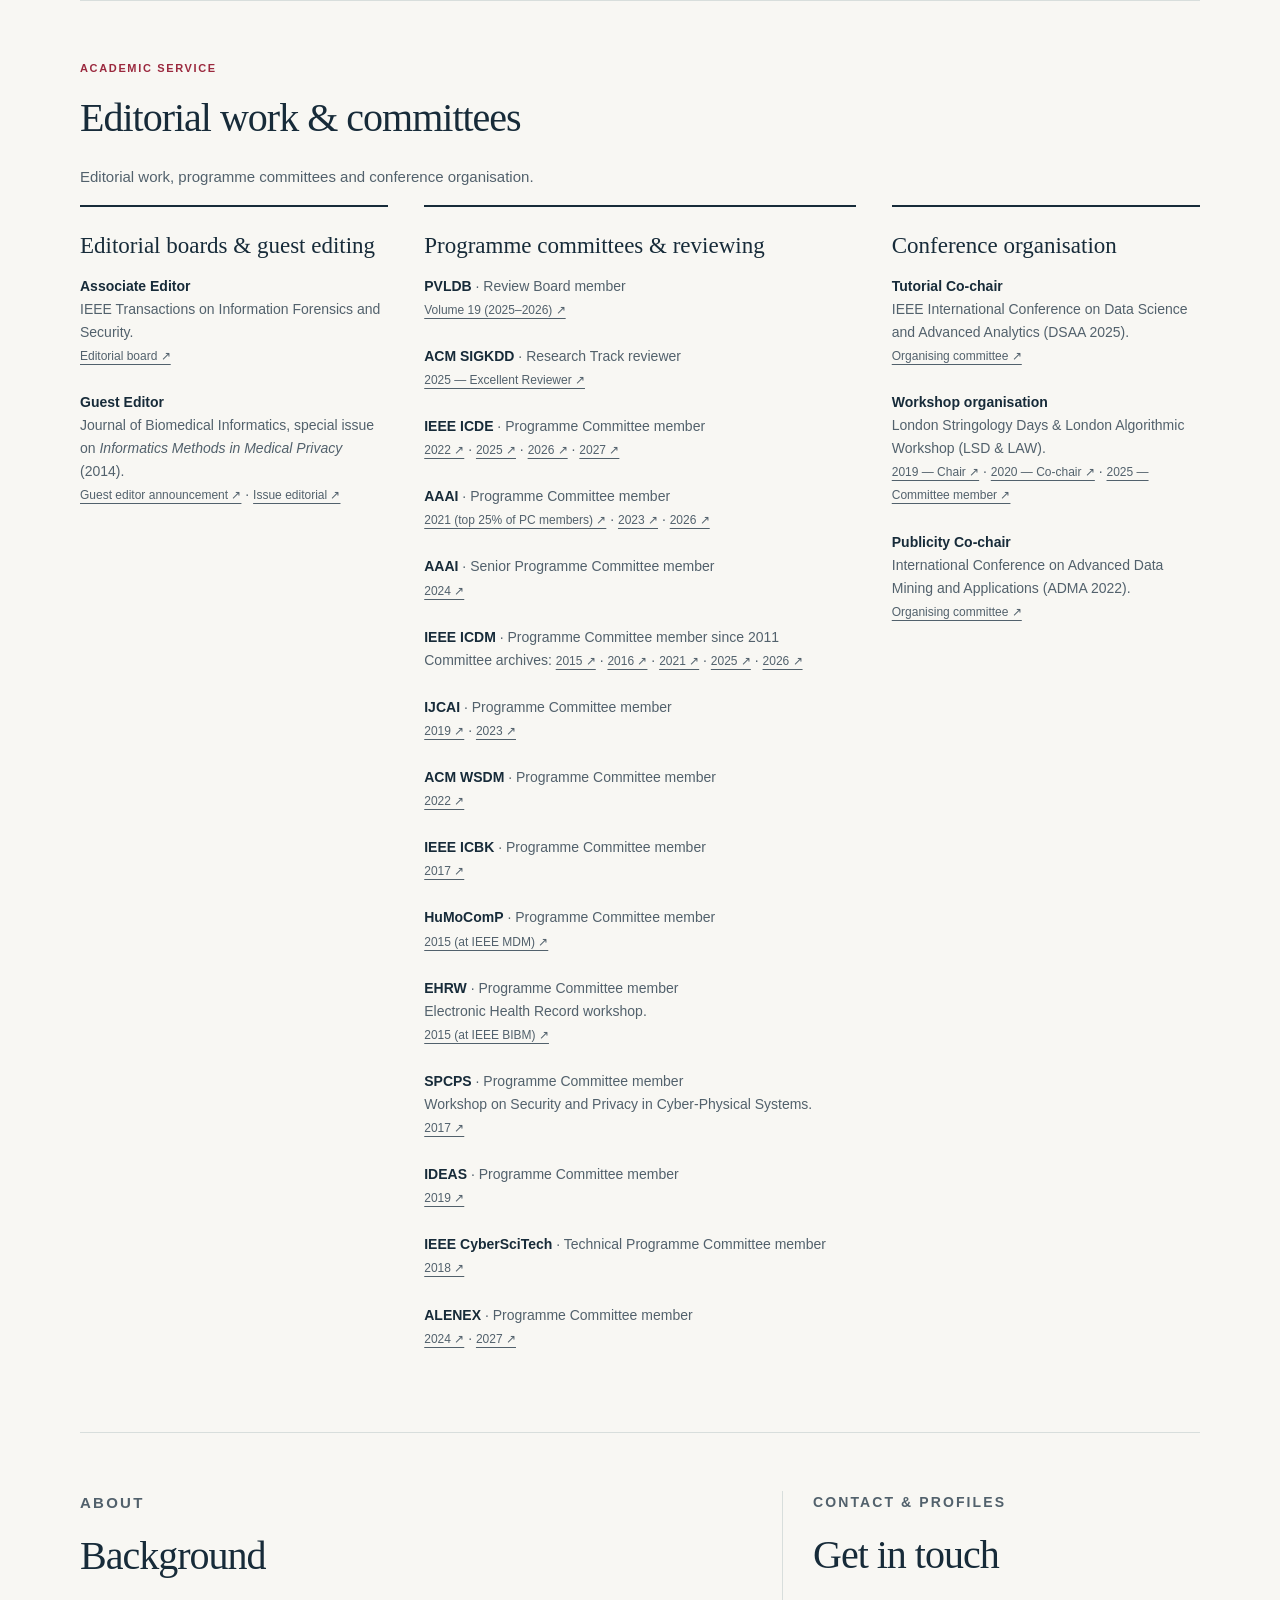
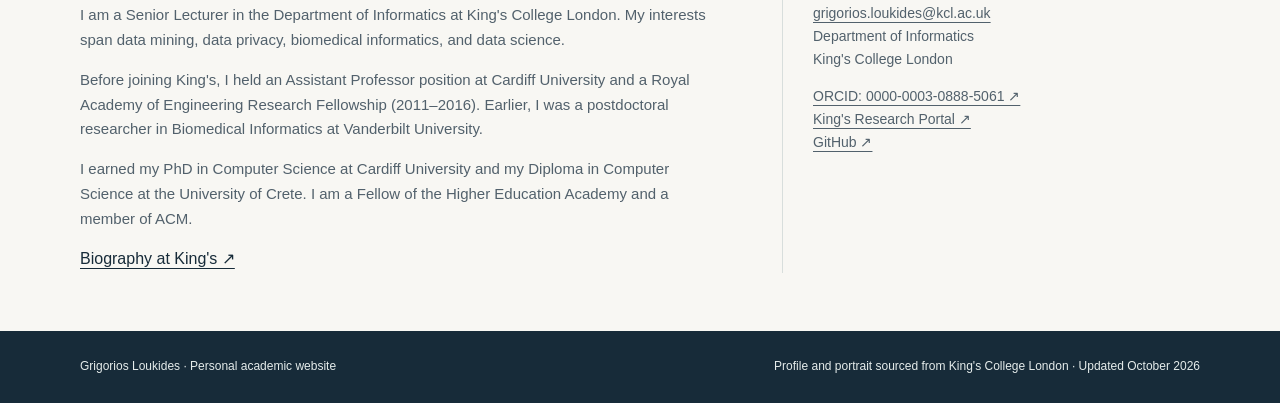
==== commit ed4aac19: "Correct ICDM service start, remove CIKM and add further committee roles" ====
--- a/index.html
+++ b/index.html
@@ -946,11 +946,15 @@
 <li><strong>PVLDB</strong> · Review Board member<br><a href="https://www.vldb.org/pvldb/vol19/FrontMatterVol19No1.pdf">Volume 19 (2025–2026) ↗</a></li>
 <li><strong>ACM SIGKDD</strong> · Research Track reviewer<br><a href="https://kdd.org/kdd2025/research-track-program-committee/">2025 — Excellent Reviewer ↗</a></li>
 <li><strong>IEEE ICDE</strong> · Programme Committee member<br><a href="https://icde2022.ieeecomputer.my/research-program-committee/">2022 ↗</a> · <a href="https://ieee-icde.org/2025/program-committees/">2025 ↗</a> · <a href="https://icde2026.github.io/pc-chairs.html">2026 ↗</a> · <a href="https://icde2027.github.io/pc-chairs.html">2027 ↗</a></li>
-<li><strong>AAAI</strong> · Programme Committee member<br><a href="https://aaai.org/wp-content/uploads/2023/01/AAAI-21-Program-Committee.pdf">2021 (top 25% of PC members) ↗</a> · <a href="https://aaai.org/conference/aaai/aaai-26/2026-program-committee/">2026 ↗</a></li>
+<li><strong>AAAI</strong> · Programme Committee member<br><a href="https://aaai.org/wp-content/uploads/2023/01/AAAI-21-Program-Committee.pdf">2021 (top 25% of PC members) ↗</a> · <a href="https://aaai.org/conference/aaai/aaai-23/aaai-23-program-committee/">2023 ↗</a> · <a href="https://aaai.org/conference/aaai/aaai-26/2026-program-committee/">2026 ↗</a></li>
 <li><strong>AAAI</strong> · Senior Programme Committee member<br><a href="https://aaai.org/aaai-24-conference/aaai-24-senior-program-committee/">2024 ↗</a></li>
-<li><strong>IEEE ICDM</strong> · Programme Committee member<br><a href="https://icdm2015.stonybrook.edu/content/organization/">2015 ↗</a> · <a href="https://icdm2016.eurecat.cat/program-committee/">2016 ↗</a> · <a href="https://icdm2021.auckland.ac.nz/achairs-pcommittee/">2021 ↗</a> · <a href="https://www3.cs.stonybrook.edu/~icdm2025/pcmemberlist.html">2025 ↗</a> · <a href="https://www3.cs.stonybrook.edu/~icdm2026/progcmte/list.htm">2026 ↗</a></li>
-<li><strong>IJCAI</strong> · Programme Committee member<br><a href="https://www.ijcai19.org/program-committee.html">2019 ↗</a></li>
-<li><strong>CIKM</strong> · Programme Committee service<br><a href="https://www.rephrain.ac.uk/grigorios-loukides/">Institutional profile ↗</a></li>
+<li><strong>IEEE ICDM</strong> · Programme Committee member since 2011<br><span class="service-sources">Committee archives: </span><a href="https://icdm2015.stonybrook.edu/content/organization/">2015 ↗</a> · <a href="https://icdm2016.eurecat.cat/program-committee/">2016 ↗</a> · <a href="https://icdm2021.auckland.ac.nz/achairs-pcommittee/">2021 ↗</a> · <a href="https://www3.cs.stonybrook.edu/~icdm2025/pcmemberlist.html">2025 ↗</a> · <a href="https://www3.cs.stonybrook.edu/~icdm2026/progcmte/list.htm">2026 ↗</a></li>
+<li><strong>IJCAI</strong> · Programme Committee member<br><a href="https://www.ijcai19.org/program-committee.html">2019 ↗</a> · <a href="https://ijcai-23.org/pc-member-list/index.html">2023 ↗</a></li>
+<li><strong>ACM WSDM</strong> · Programme Committee member<br><a href="https://www.wsdm-conference.org/2022/program-committee/">2022 ↗</a></li>
+<li><strong>IEEE ICBK</strong> · Programme Committee member<br><a href="https://www.zhonghuapu.com/ICBK2017/ICBK2017/organization.html">2017 ↗</a></li>
+<li><strong>HuMoComP</strong> · Programme Committee member<br><a href="https://humocomp15.cs.ucy.ac.cy/">2015 (at IEEE MDM) ↗</a></li>
+<li><strong>EHRW</strong> · Programme Committee member<br>Electronic Health Record workshop.<br><a href="https://www.ehu.eus/ccwintco/index.php?title=EHR_Workshop_2015">2015 (at IEEE BIBM) ↗</a></li>
+<li><strong>SPCPS</strong> · Programme Committee member<br>Workshop on Security and Privacy in Cyber-Physical Systems.<br><a href="https://www.ieee-security.org/Calendar/cfps/cfp-SPCPS2017.html">2017 ↗</a></li>
 <li><strong>IDEAS</strong> · Programme Committee member<br><a href="https://confsys.encs.concordia.ca/IDEAS/ideas19/ideas19_pc_list.php">2019 ↗</a></li>
 <li><strong>IEEE CyberSciTech</strong> · Technical Programme Committee member<br><a href="https://cyber-science.org/2018/technical-committee.html">2018 ↗</a></li>
 <li><strong>ALENEX</strong> · Programme Committee member<br><a href="https://www.siam.org/conferences-events/past-event-archive/alenex24/">2024 ↗</a> · <a href="https://alenex2027.hotcrp.com/users/pc">2027 ↗</a></li>
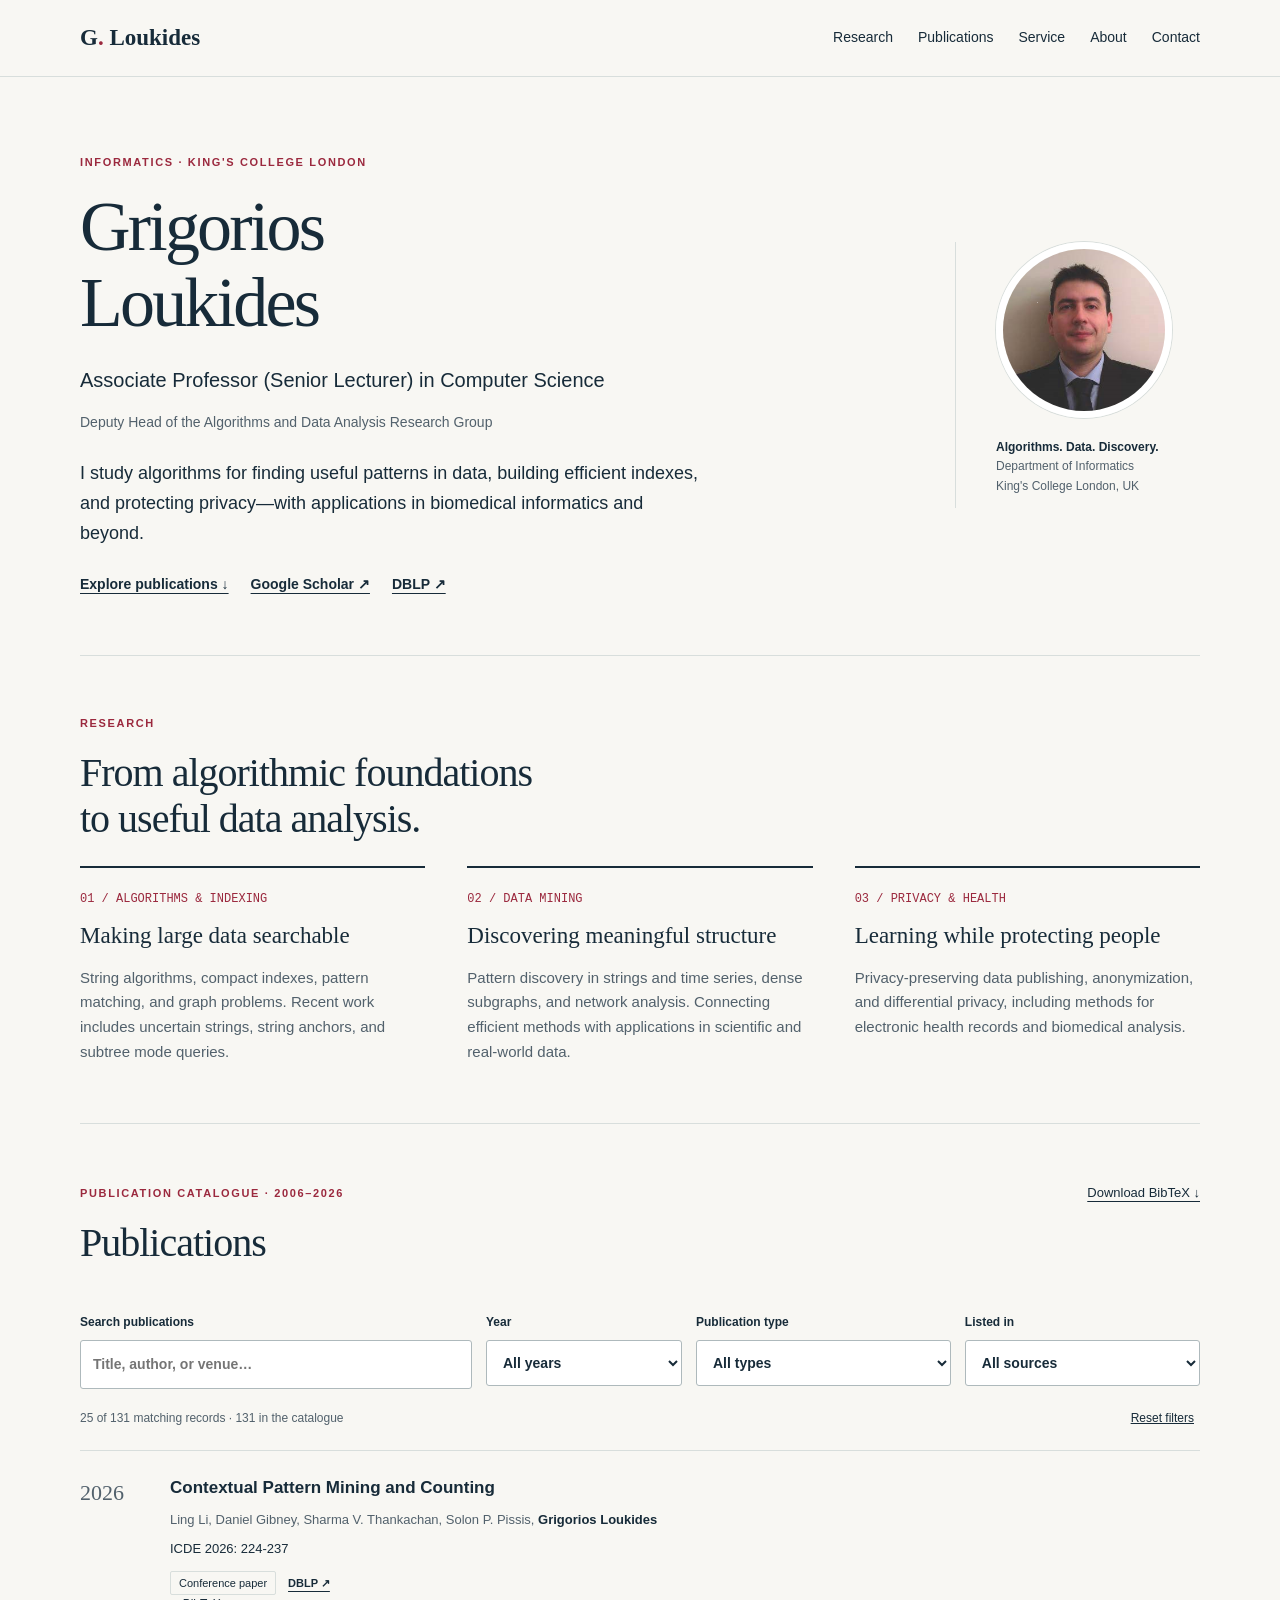
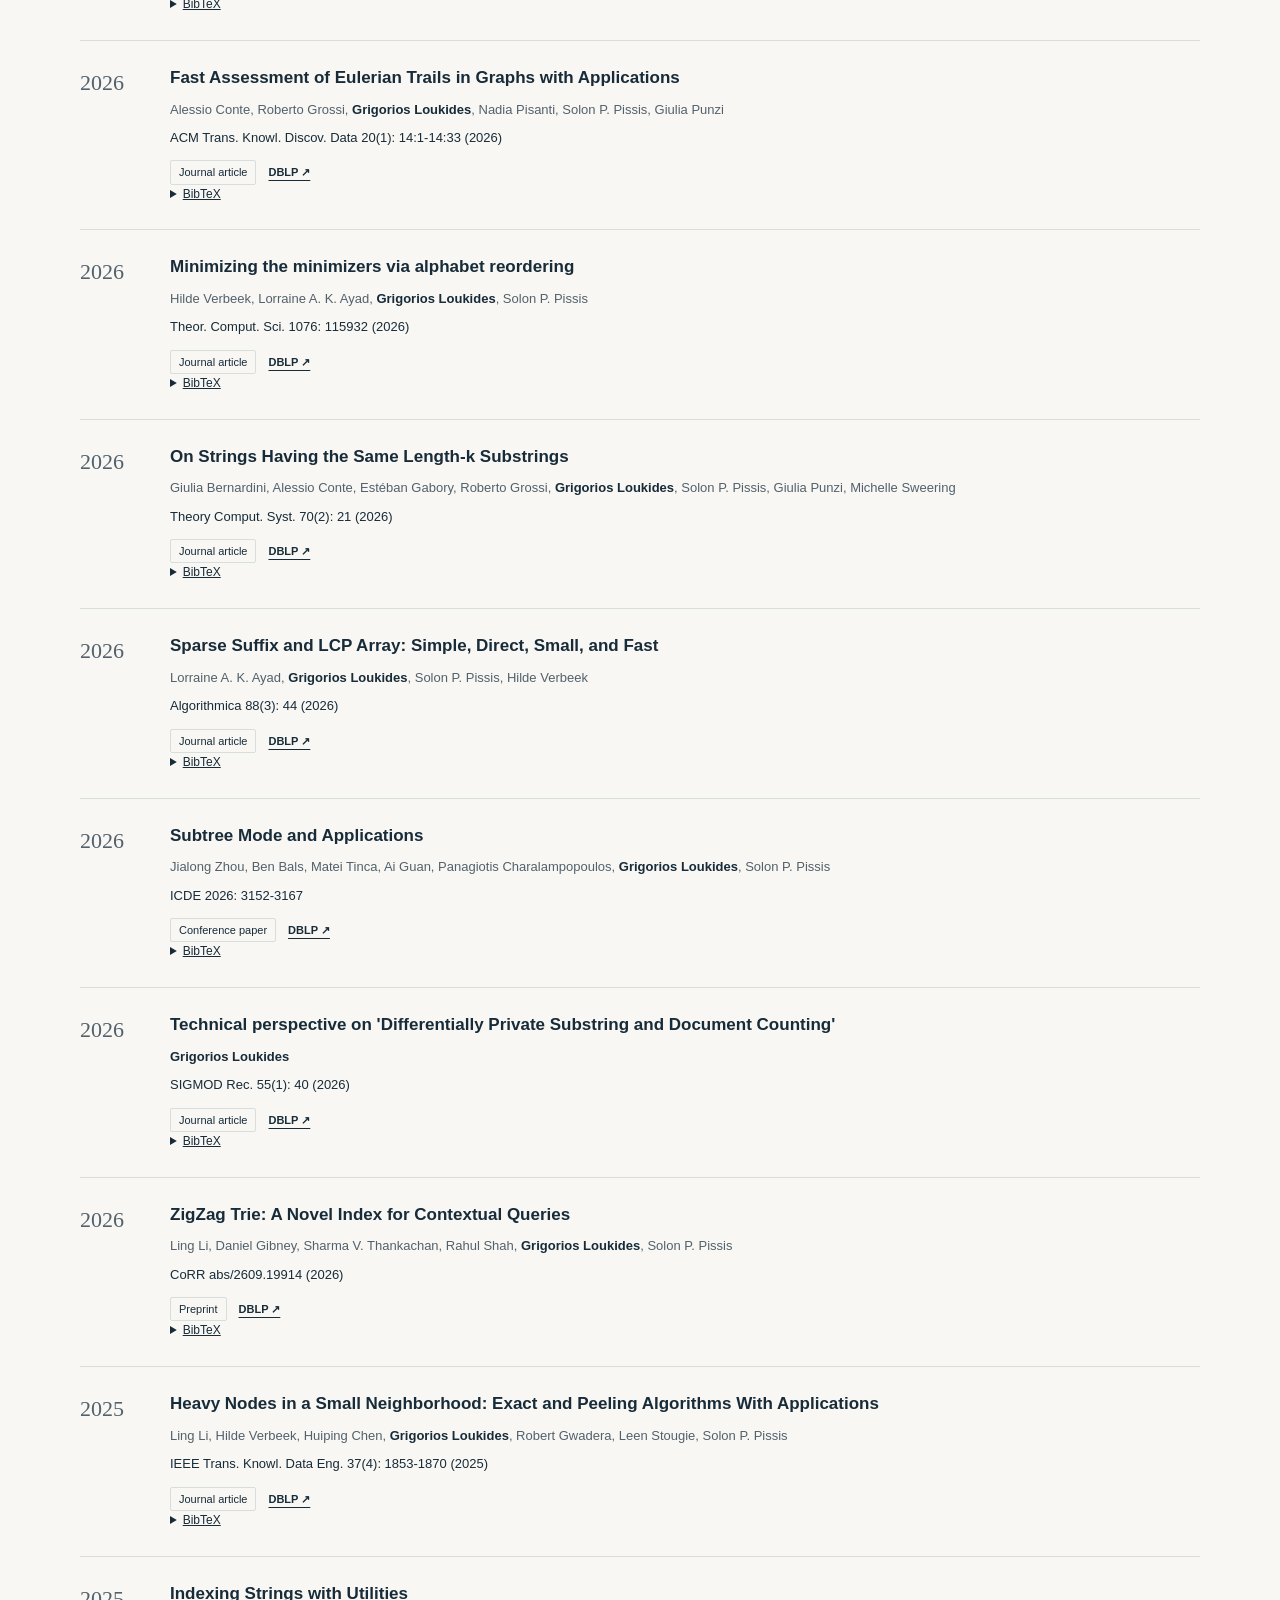
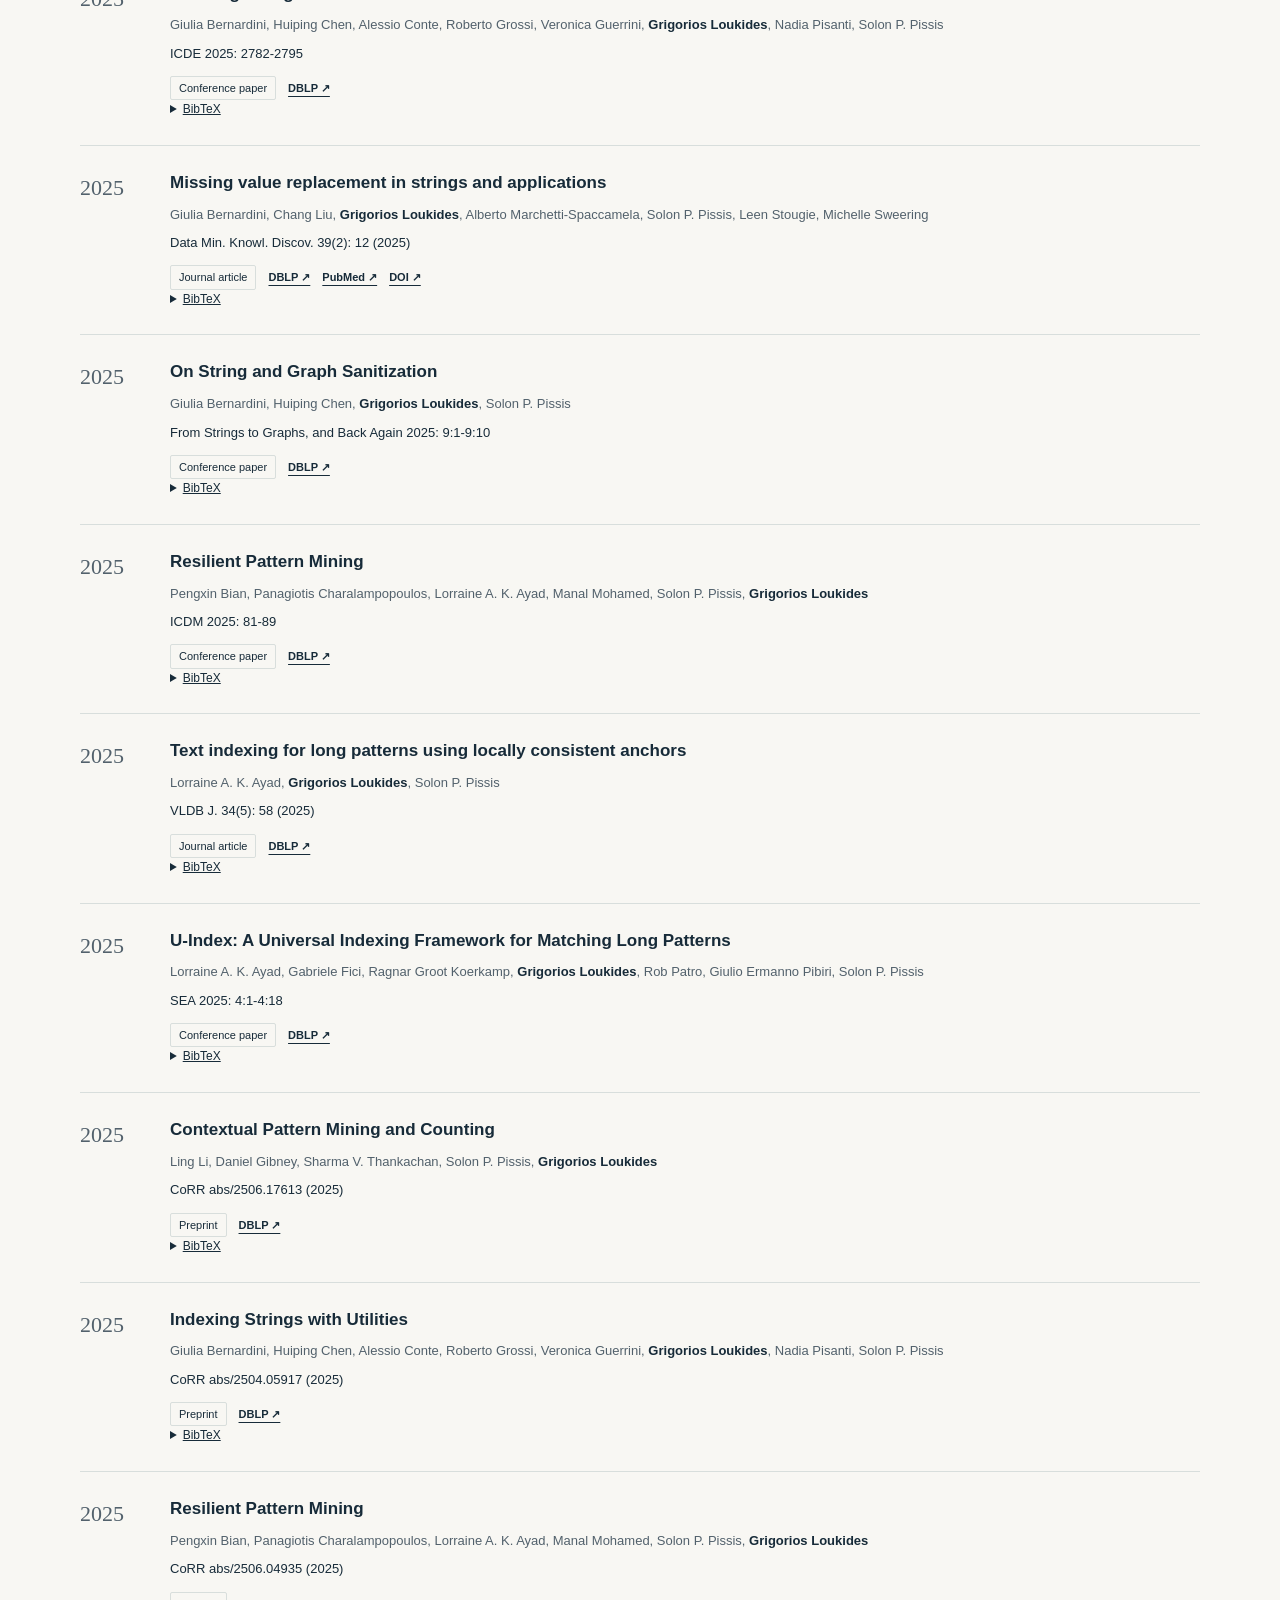
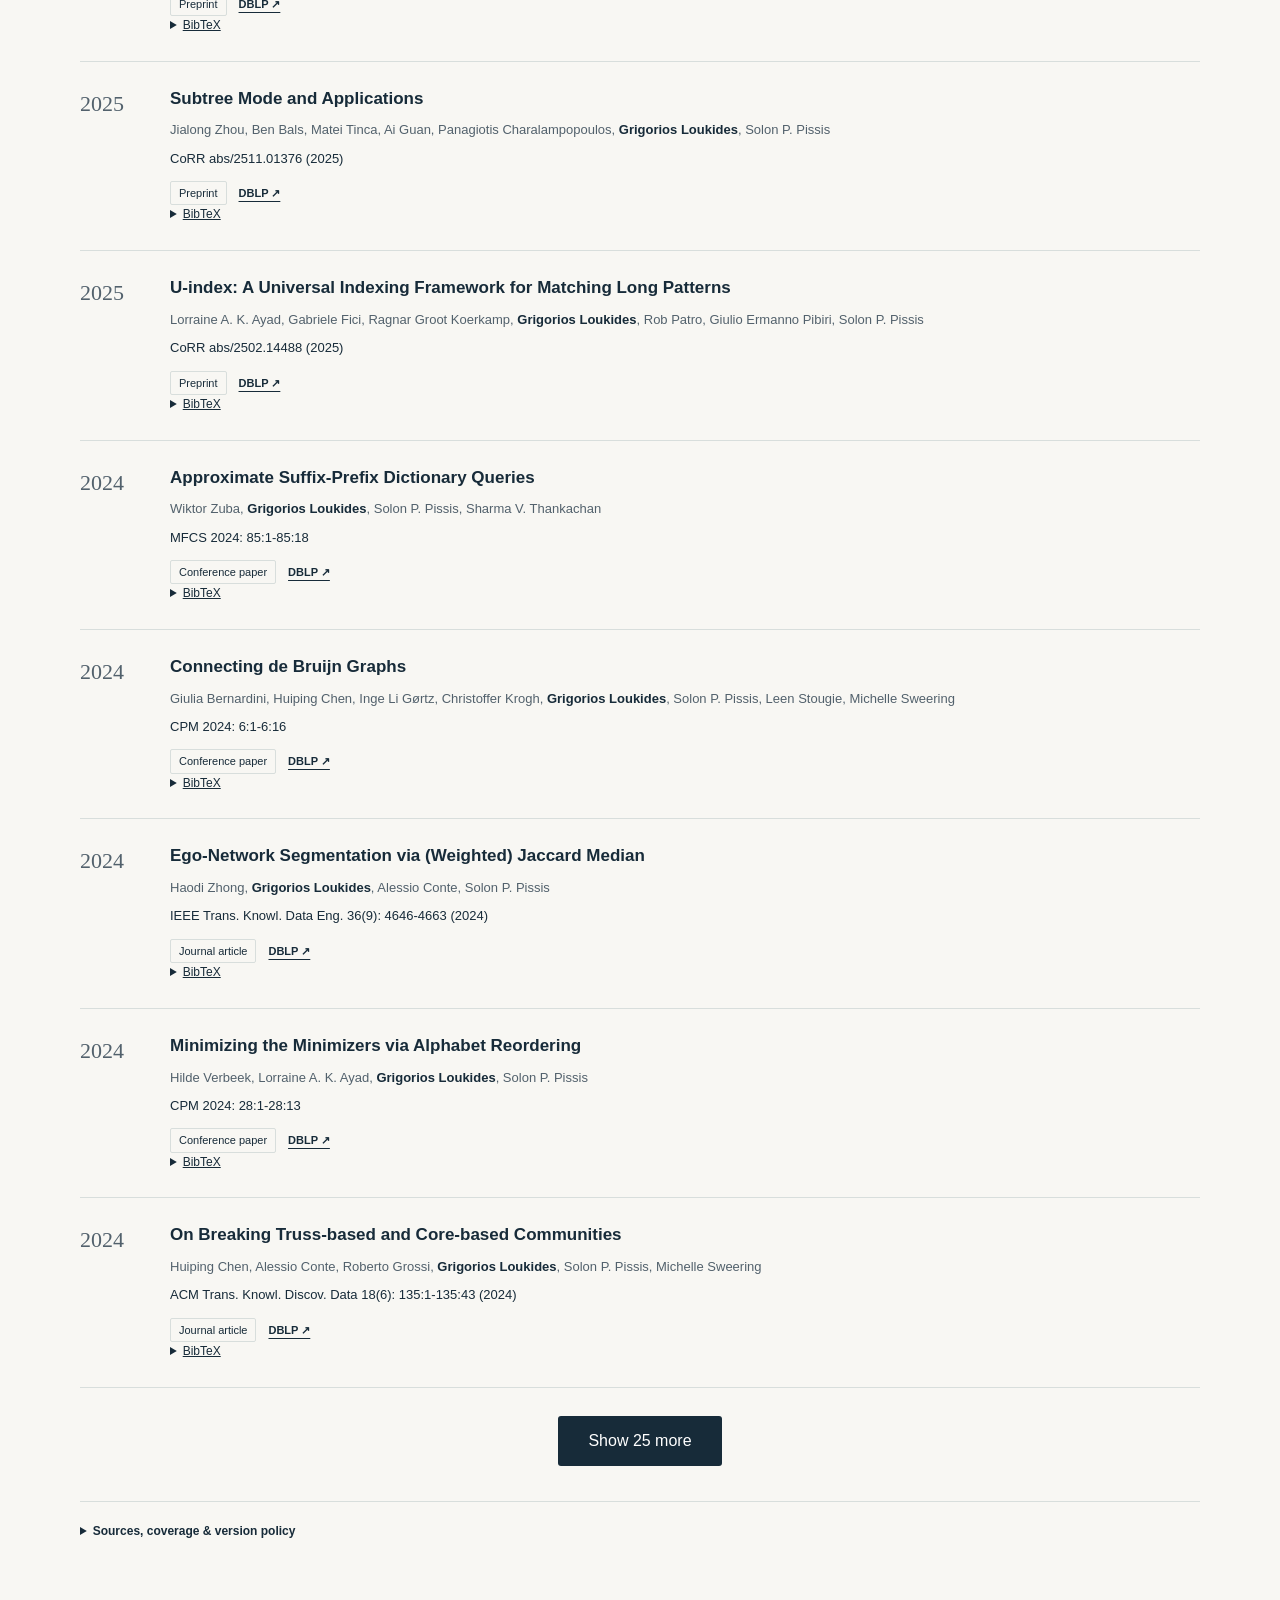
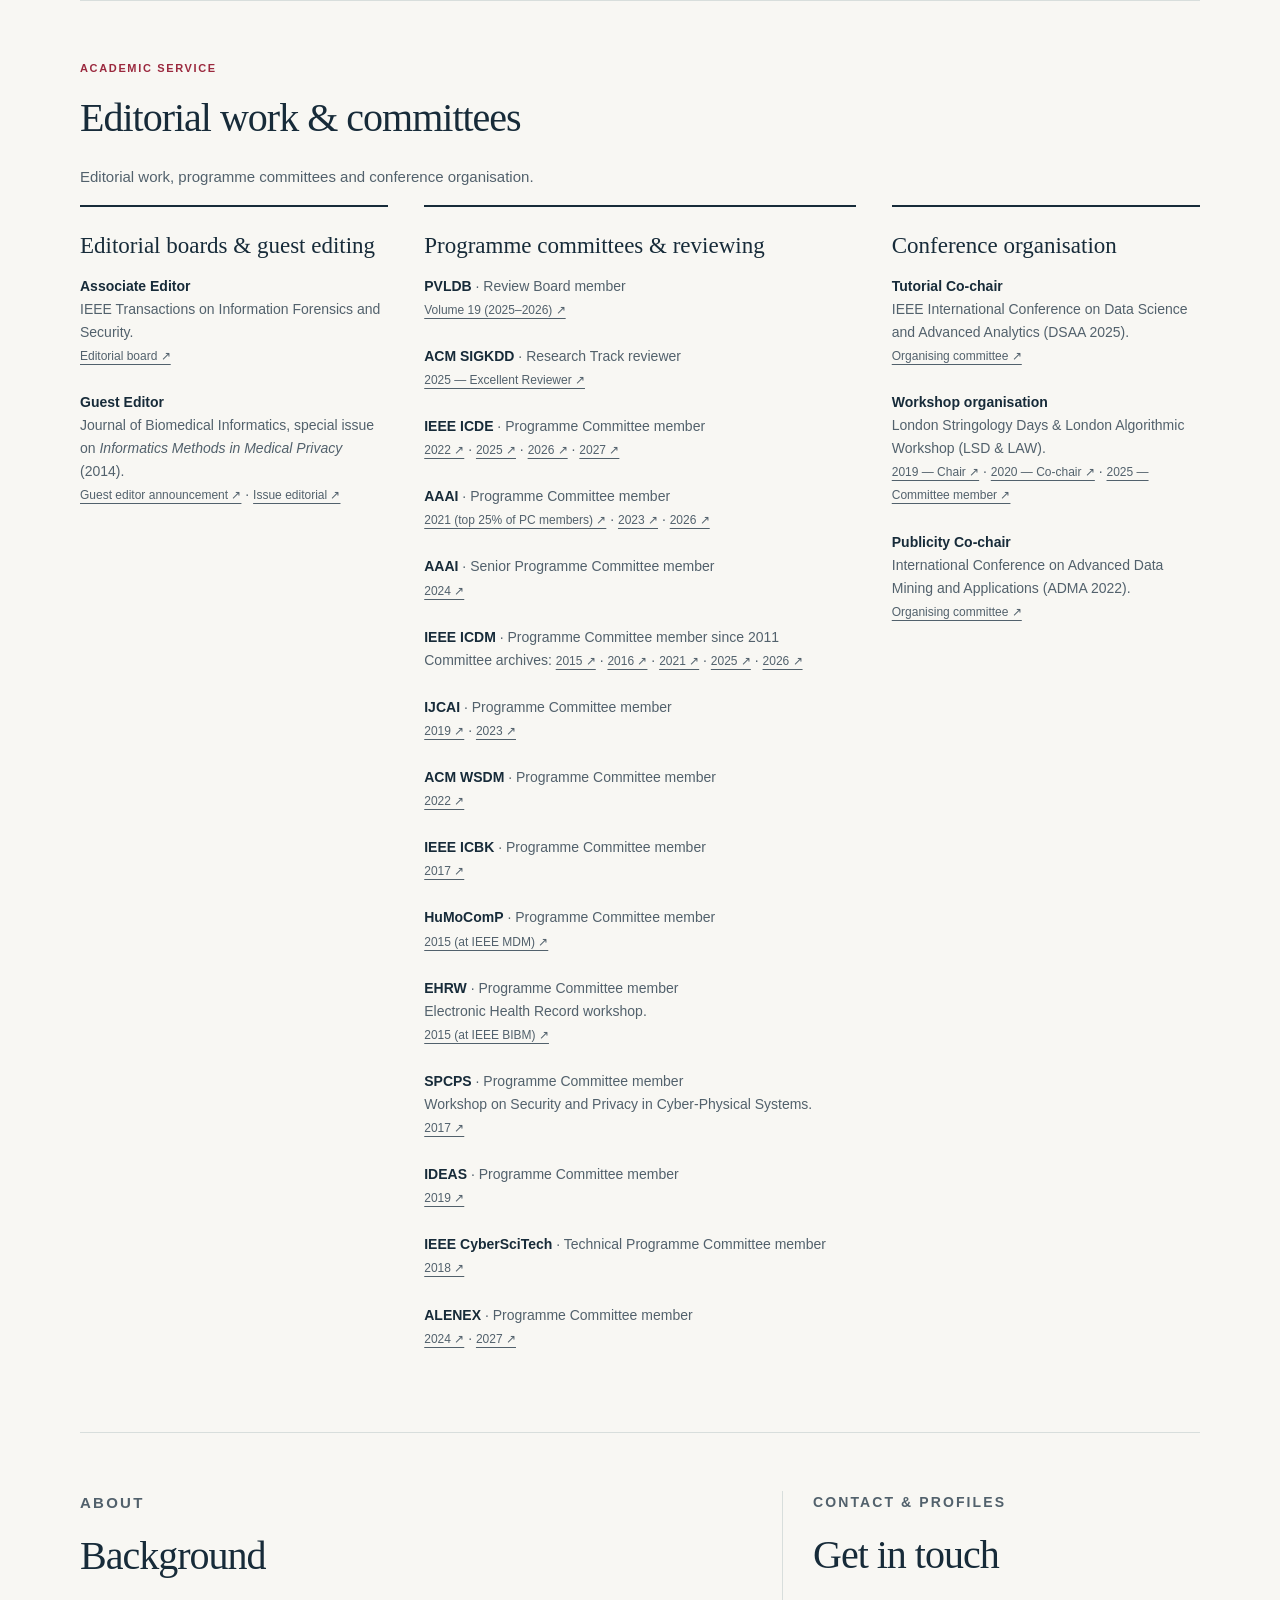
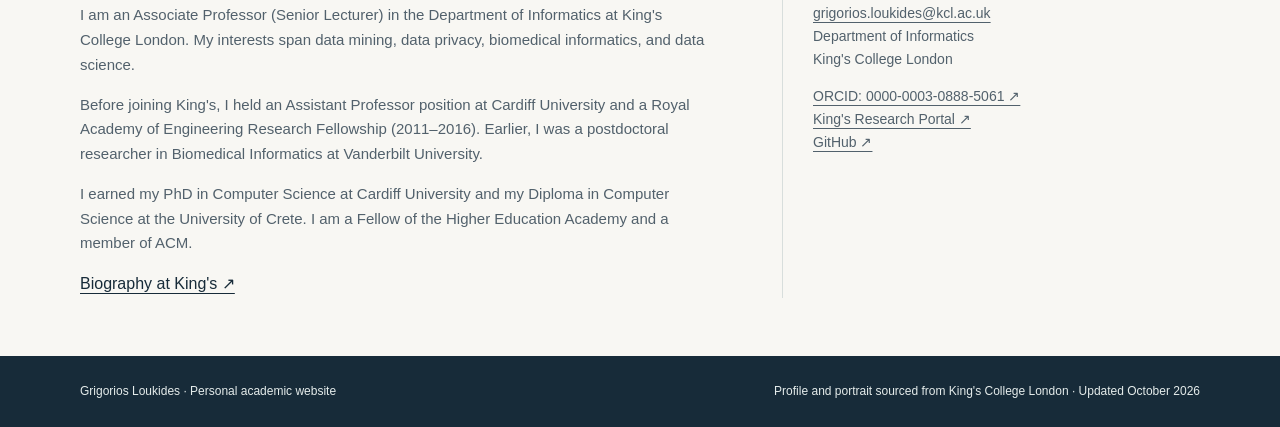
==== commit d1b522e5: "Update academic title throughout website and structured metadata" ====
--- a/index.html
+++ b/index.html
@@ -1,7 +1,7 @@
 <!doctype html>
-<html lang="en"><head><meta charset="utf-8"><meta name="viewport" content="width=device-width, initial-scale=1"><meta name="description" content="Grigorios Loukides, King's College London. Research in algorithms, data mining, data privacy and biomedical informatics. Publications and academic service."><meta name="theme-color" content="#172b39"><title>Grigorios Loukides | King's College London</title><link rel="stylesheet" href="style.css"><link rel="icon" href="favicon.svg" type="image/svg+xml"><script src="site.js" defer></script><script type="application/ld+json">{"@context":"https://schema.org","@type":"Person","name":"Grigorios Loukides","jobTitle":"Senior Lecturer in Computer Science","affiliation":{"@type":"CollegeOrUniversity","name":"King's College London"},"email":"grigorios.loukides@kcl.ac.uk","sameAs":["https://www.kcl.ac.uk/people/grigorios-loukides","https://dblp.org/pid/96/4724","https://orcid.org/0000-0003-0888-5061","https://scholar.google.com/citations?user=OtmncdQAAAAJ"]}</script></head>
+<html lang="en"><head><meta charset="utf-8"><meta name="viewport" content="width=device-width, initial-scale=1"><meta name="description" content="Grigorios Loukides, King's College London. Research in algorithms, data mining, data privacy and biomedical informatics. Publications and academic service."><meta name="theme-color" content="#172b39"><title>Grigorios Loukides | King's College London</title><link rel="stylesheet" href="style.css"><link rel="icon" href="favicon.svg" type="image/svg+xml"><script src="site.js" defer></script><script type="application/ld+json">{"@context":"https://schema.org","@type":"Person","name":"Grigorios Loukides","jobTitle":"Associate Professor (Senior Lecturer) in Computer Science","affiliation":{"@type":"CollegeOrUniversity","name":"King's College London"},"email":"grigorios.loukides@kcl.ac.uk","sameAs":["https://www.kcl.ac.uk/people/grigorios-loukides","https://dblp.org/pid/96/4724","https://orcid.org/0000-0003-0888-5061","https://scholar.google.com/citations?user=OtmncdQAAAAJ"]}</script></head>
 <body><a class="skip" href="#main">Skip to content</a><header><div class="wrap top"><a class="brand" href="#main" aria-label="Grigorios Loukides, home">G<span>.</span> Loukides</a><nav aria-label="Main navigation"><a class="optional" href="#research">Research</a><a href="#publications">Publications</a><a class="optional" href="#service">Service</a><a href="#about">About</a><a href="#contact">Contact</a></nav></div></header>
-<main id="main" class="wrap"><section class="hero" aria-labelledby="name"><div><p class="eyebrow">Informatics · King's College London</p><h1 id="name">Grigorios<br>Loukides</h1><p class="role">Senior Lecturer in Computer Science</p><p class="subrole">Deputy Head of the Algorithms and Data Analysis Research Group</p><p class="intro">I study algorithms for finding useful patterns in data, building efficient indexes, and protecting privacy—with applications in biomedical informatics and beyond.</p><div class="links"><a href="#publications">Explore publications ↓</a><a href="https://scholar.google.com/citations?user=OtmncdQAAAAJ">Google Scholar ↗</a><a href="https://dblp.org/pid/96/4724">DBLP ↗</a></div></div><div class="portrait-wrap"><img class="portrait" src="[data-uri]" alt="Grigorios Loukides" width="176" height="176"><p><strong>Algorithms. Data. Discovery.</strong><br>Department of Informatics<br>King's College London, UK</p></div></section>
+<main id="main" class="wrap"><section class="hero" aria-labelledby="name"><div><p class="eyebrow">Informatics · King's College London</p><h1 id="name">Grigorios<br>Loukides</h1><p class="role">Associate Professor (Senior Lecturer) in Computer Science</p><p class="subrole">Deputy Head of the Algorithms and Data Analysis Research Group</p><p class="intro">I study algorithms for finding useful patterns in data, building efficient indexes, and protecting privacy—with applications in biomedical informatics and beyond.</p><div class="links"><a href="#publications">Explore publications ↓</a><a href="https://scholar.google.com/citations?user=OtmncdQAAAAJ">Google Scholar ↗</a><a href="https://dblp.org/pid/96/4724">DBLP ↗</a></div></div><div class="portrait-wrap"><img class="portrait" src="[data-uri]" alt="Grigorios Loukides" width="176" height="176"><p><strong>Algorithms. Data. Discovery.</strong><br>Department of Informatics<br>King's College London, UK</p></div></section>
 <section class="section" id="research"><p class="eyebrow">Research</p><h2>From algorithmic foundations<br>to useful data analysis.</h2><div class="research-grid"><article><span class="num">01 / ALGORITHMS & INDEXING</span><h3>Making large data searchable</h3><p>String algorithms, compact indexes, pattern matching, and graph problems. Recent work includes uncertain strings, string anchors, and subtree mode queries.</p></article><article><span class="num">02 / DATA MINING</span><h3>Discovering meaningful structure</h3><p>Pattern discovery in strings and time series, dense subgraphs, and network analysis. Connecting efficient methods with applications in scientific and real-world data.</p></article><article><span class="num">03 / PRIVACY & HEALTH</span><h3>Learning while protecting people</h3><p>Privacy-preserving data publishing, anonymization, and differential privacy, including methods for electronic health records and biomedical analysis.</p></article></div></section>
 <section class="section" id="publications"><div class="section-title"><div><p class="eyebrow">Publication catalogue · 2006–2026</p><h2>Publications</h2></div><a href="publications.bib" download>Download BibTeX ↓</a></div><noscript><p class="nojs">All publications are shown below. Enable JavaScript to search and filter.</p></noscript><div class="filters js-only" role="search" aria-label="Search publications"><label for="search">Search publications<input type="search" id="search" placeholder="Title, author, or venue…" autocomplete="off"></label><label for="year">Year<select id="year"><option value="">All years</option><option>2026</option><option>2025</option><option>2024</option><option>2023</option><option>2022</option><option>2021</option><option>2020</option><option>2019</option><option>2018</option><option>2017</option><option>2016</option><option>2015</option><option>2014</option><option>2013</option><option>2012</option><option>2011</option><option>2010</option><option>2009</option><option>2008</option><option>2007</option><option>2006</option></select></label><label for="type">Publication type<select id="type"><option value="">All types</option><option>Book / chapter</option><option>Conference paper</option><option>Correction</option><option>Journal article</option><option>Preprint</option></select></label><label for="source">Listed in<select id="source"><option value="">All sources</option><option>DBLP</option><option>PubMed</option><option>Google Scholar</option></select></label></div><div class="result-bar js-only"><span id="count" role="status" aria-live="polite"></span><button class="text-button" id="reset" type="button">Reset filters</button></div><div id="publication-list"><article class="pub" data-year="2026" data-type="Conference paper" data-sources="DBLP"><div class="pub-year">2026</div><div><h3><a href="https://dblp.org/rec/conf/icde/LiGTPL26">Contextual Pattern Mining and Counting</a></h3><p class="authors">Ling Li, Daniel Gibney, Sharma V. Thankachan, Solon P. Pissis, <strong>Grigorios Loukides</strong></p><p class="venue">ICDE 2026: 224-237</p><div class="pub-foot"><span class="type">Conference paper</span><a href="https://dblp.org/rec/conf/icde/LiGTPL26">DBLP ↗</a></div><details><summary>BibTeX</summary><pre>@inproceedings{conficdeLiGTPL26,
   title = {Contextual Pattern Mining and Counting},
@@ -964,4 +964,4 @@
 <li><strong>Workshop organisation</strong><br>London Stringology Days &amp; London Algorithmic Workshop (LSD &amp; LAW).<br><a href="https://dmatheorynet.blogspot.com/2018/12/?m=0">2019 — Chair ↗</a> · <a href="https://fenris.cs.ucr.edu/pipermail/cpm-spire-l/attachments/20191017/a34985d1/attachment.html">2020 — Co-chair ↗</a> · <a href="https://dmatheorynet.blogspot.com/2024/12/dmanet-first-cfp-lsd-for-costas-2025.html?m=0">2025 — Committee member ↗</a></li>
 <li><strong>Publicity Co-chair</strong><br>International Conference on Advanced Data Mining and Applications (ADMA 2022).<br><a href="https://adma2022.uqcloud.net/organisation_committee.html">Organising committee ↗</a></li></ul></article>
 </div></section>
-<section class="section about" id="about"><div><p class="eyebrow">About</p><h2>Background</h2><p>I am a Senior Lecturer in the Department of Informatics at King's College London. My interests span data mining, data privacy, biomedical informatics, and data science.</p><p>Before joining King's, I held an Assistant Professor position at Cardiff University and a Royal Academy of Engineering Research Fellowship (2011–2016). Earlier, I was a postdoctoral researcher in Biomedical Informatics at Vanderbilt University.</p><p>I earned my PhD in Computer Science at Cardiff University and my Diploma in Computer Science at the University of Crete. I am a Fellow of the Higher Education Academy and a member of ACM.</p><a href="https://www.kcl.ac.uk/people/grigorios-loukides">Biography at King's ↗</a></div><aside id="contact"><p class="eyebrow">Contact & profiles</p><h2>Get in touch</h2><p><a href="mailto:grigorios.loukides@kcl.ac.uk">grigorios.loukides@kcl.ac.uk</a><br>Department of Informatics<br>King's College London</p><p><a href="https://orcid.org/0000-0003-0888-5061">ORCID: 0000-0003-0888-5061 ↗</a><br><a href="https://kclpure.kcl.ac.uk/portal/en/persons/grigorios.loukides">King's Research Portal ↗</a><br><a href="https://github.com/grigorios-loukides">GitHub ↗</a></p></aside></section></main><footer><div class="wrap"><span>Grigorios Loukides · Personal academic website</span><span>Profile and portrait sourced from King's College London · Updated October 2026</span></div></footer></body></html>
+<section class="section about" id="about"><div><p class="eyebrow">About</p><h2>Background</h2><p>I am an Associate Professor (Senior Lecturer) in the Department of Informatics at King's College London. My interests span data mining, data privacy, biomedical informatics, and data science.</p><p>Before joining King's, I held an Assistant Professor position at Cardiff University and a Royal Academy of Engineering Research Fellowship (2011–2016). Earlier, I was a postdoctoral researcher in Biomedical Informatics at Vanderbilt University.</p><p>I earned my PhD in Computer Science at Cardiff University and my Diploma in Computer Science at the University of Crete. I am a Fellow of the Higher Education Academy and a member of ACM.</p><a href="https://www.kcl.ac.uk/people/grigorios-loukides">Biography at King's ↗</a></div><aside id="contact"><p class="eyebrow">Contact & profiles</p><h2>Get in touch</h2><p><a href="mailto:grigorios.loukides@kcl.ac.uk">grigorios.loukides@kcl.ac.uk</a><br>Department of Informatics<br>King's College London</p><p><a href="https://orcid.org/0000-0003-0888-5061">ORCID: 0000-0003-0888-5061 ↗</a><br><a href="https://kclpure.kcl.ac.uk/portal/en/persons/grigorios.loukides">King's Research Portal ↗</a><br><a href="https://github.com/grigorios-loukides">GitHub ↗</a></p></aside></section></main><footer><div class="wrap"><span>Grigorios Loukides · Personal academic website</span><span>Profile and portrait sourced from King's College London · Updated October 2026</span></div></footer></body></html>
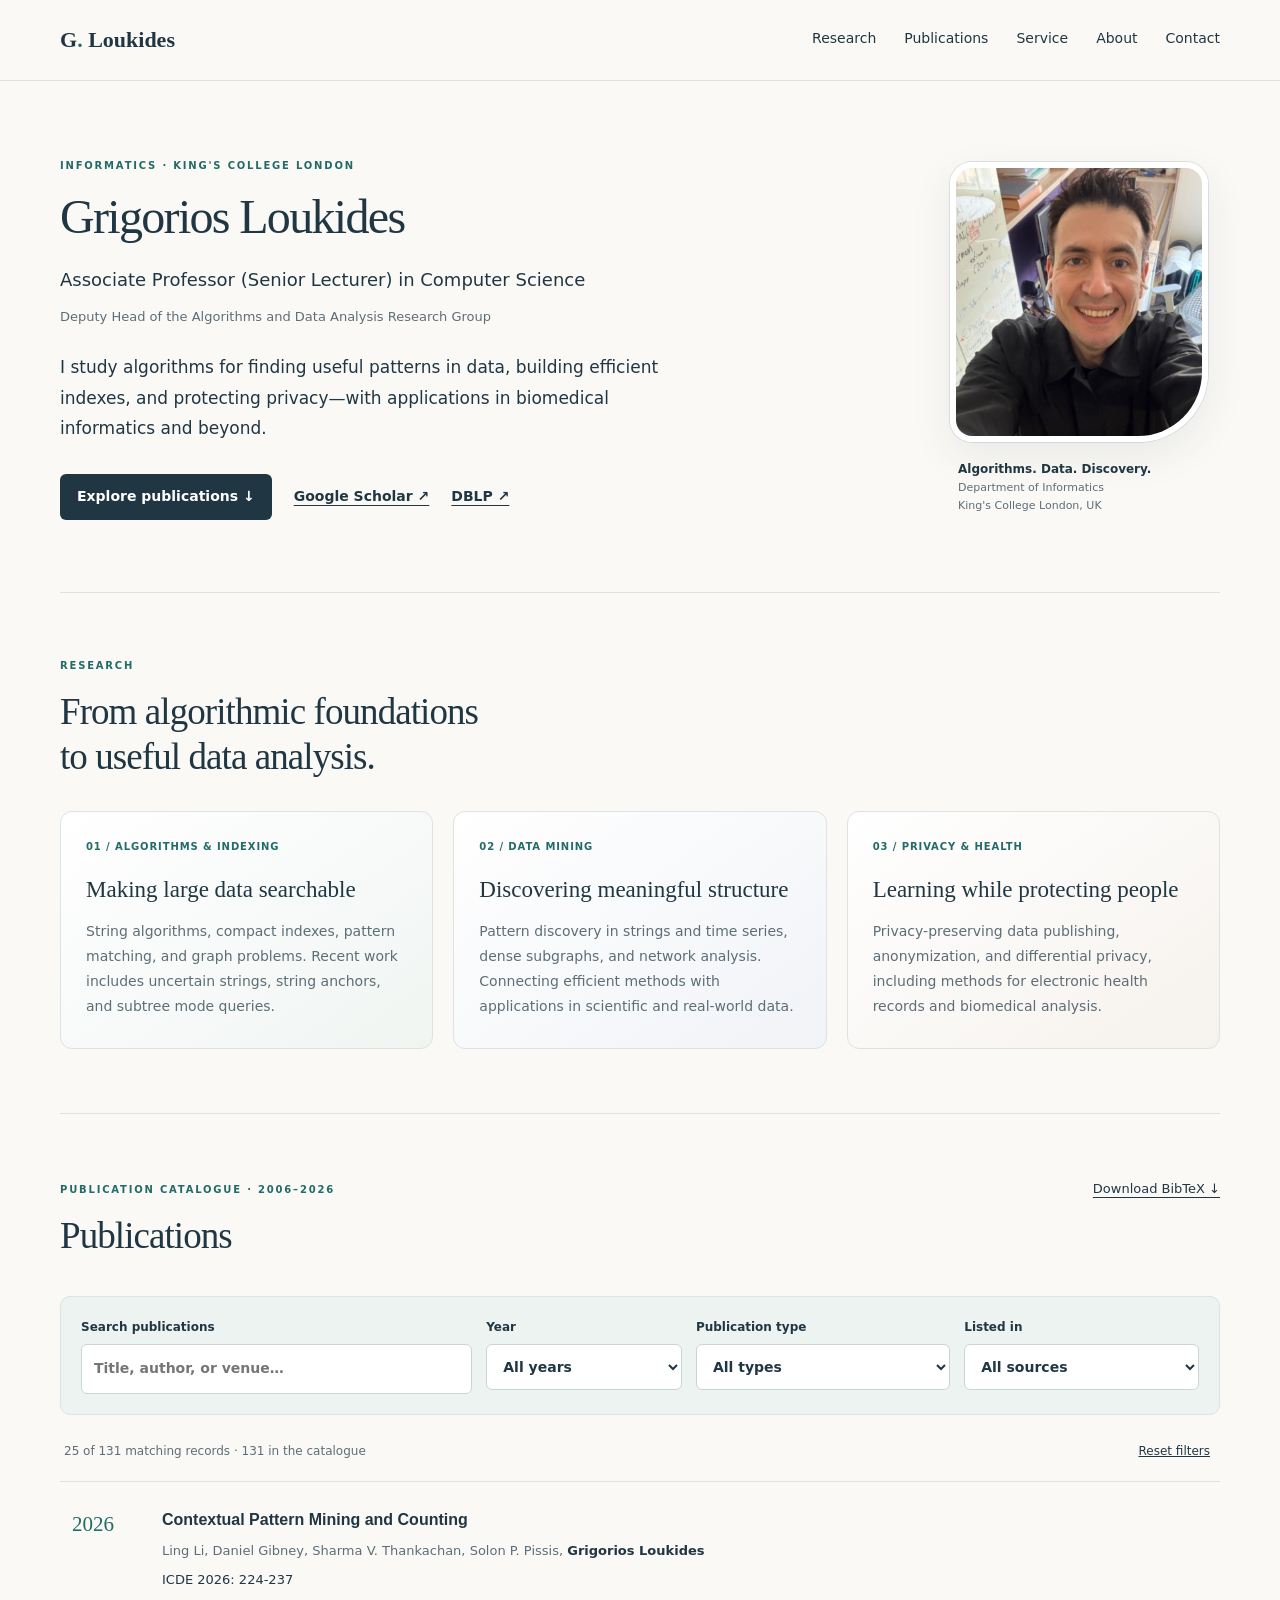
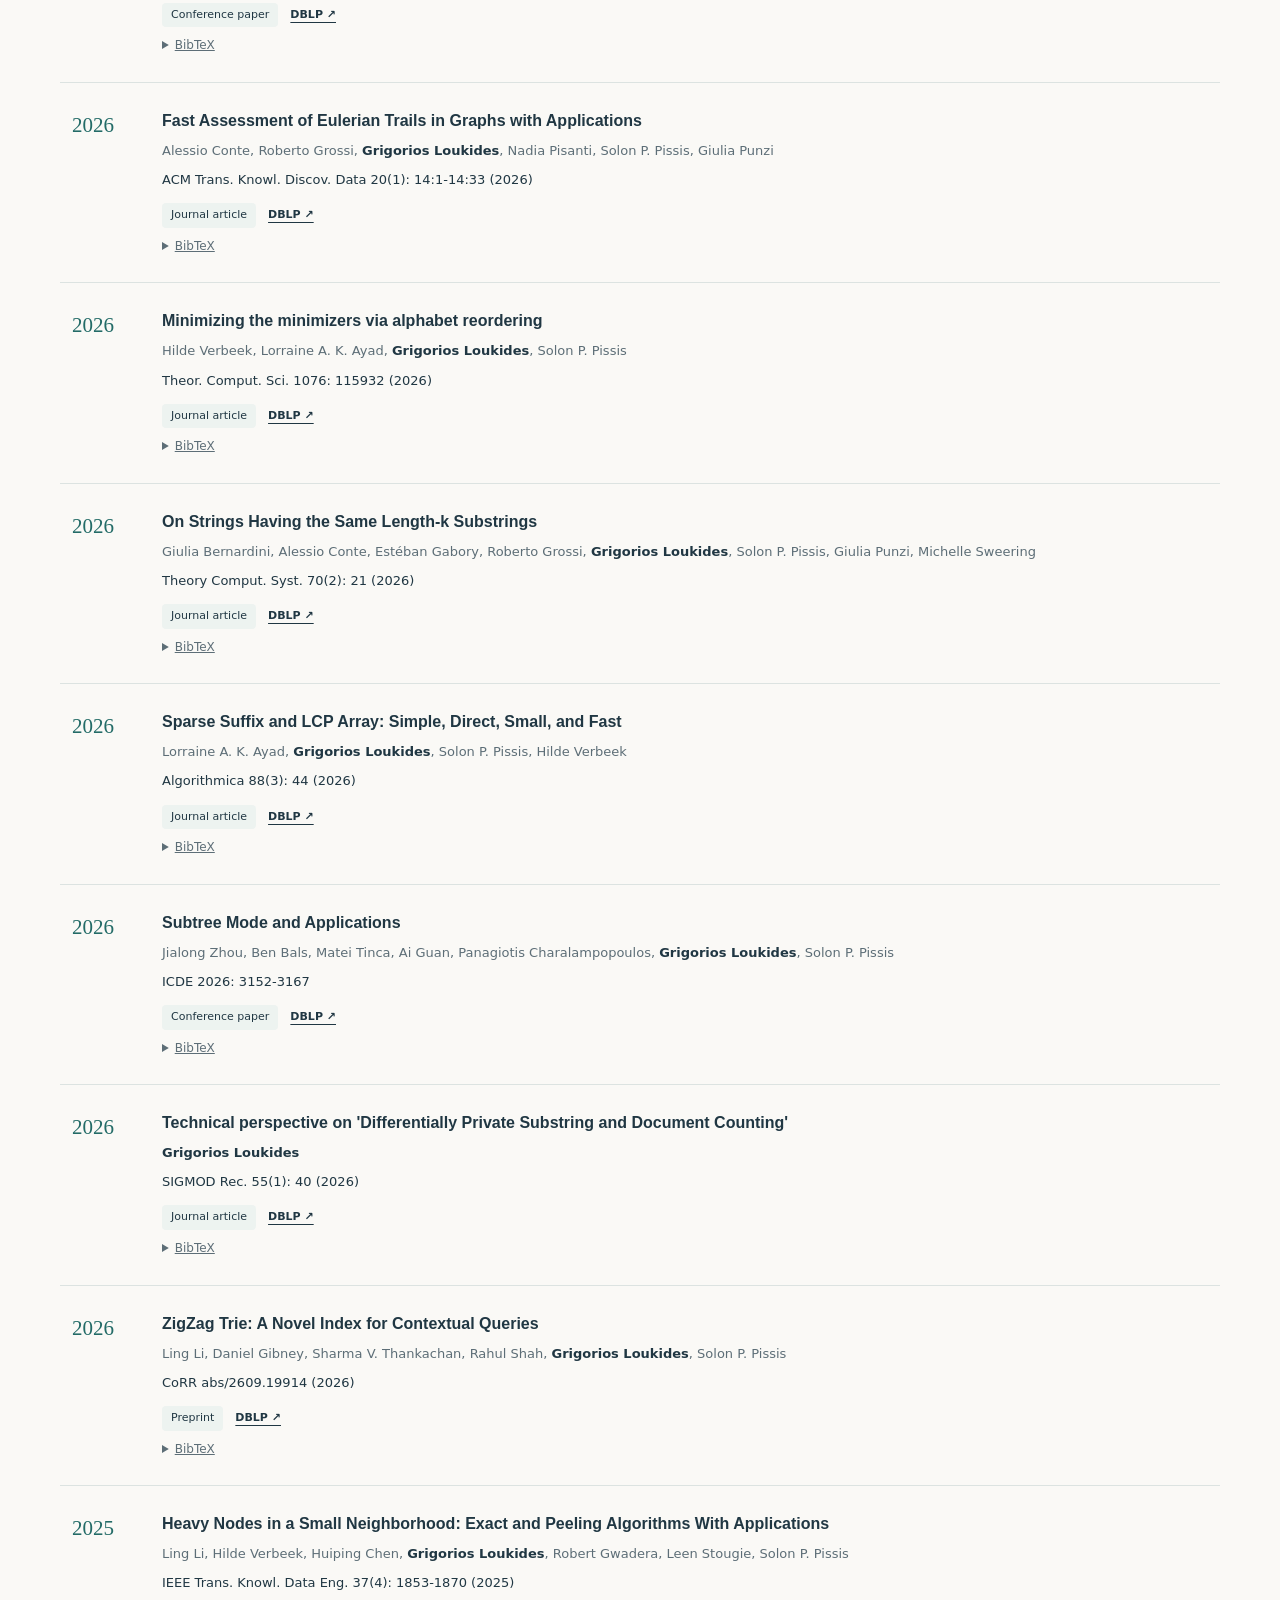
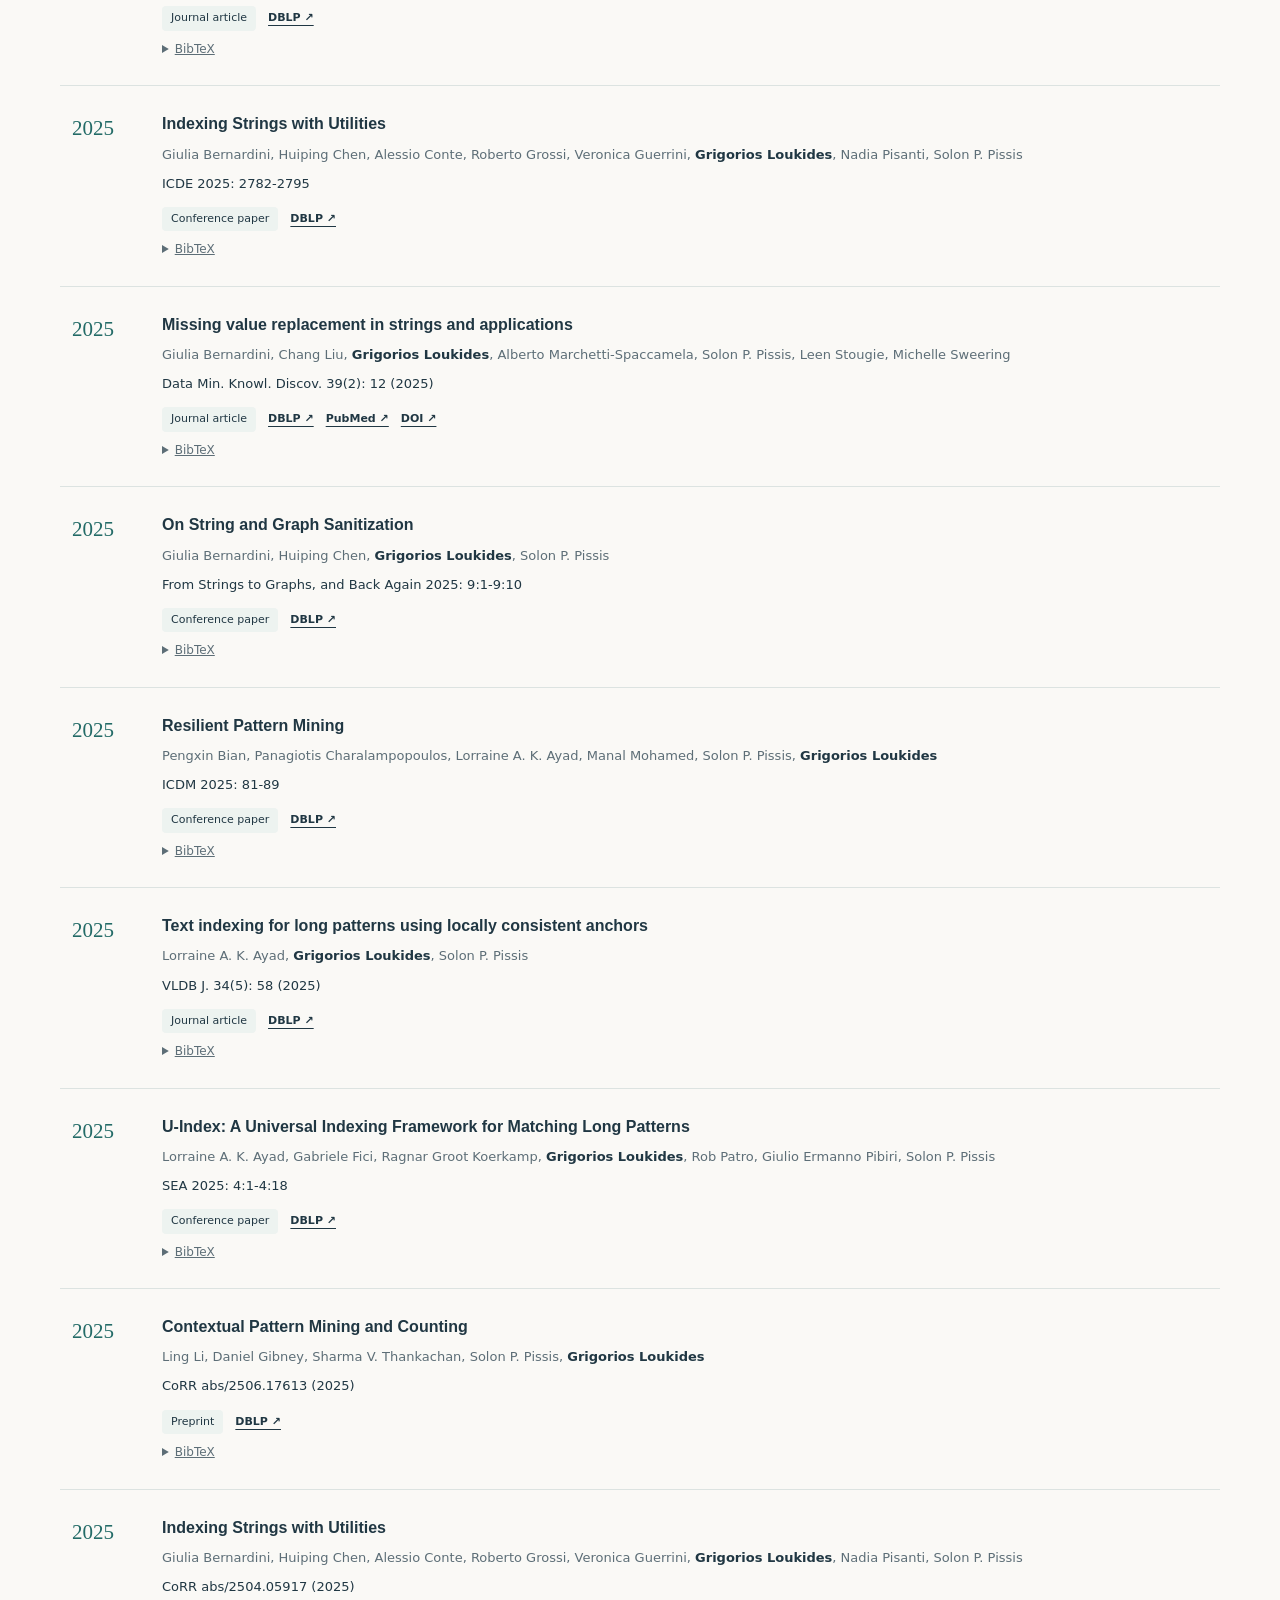
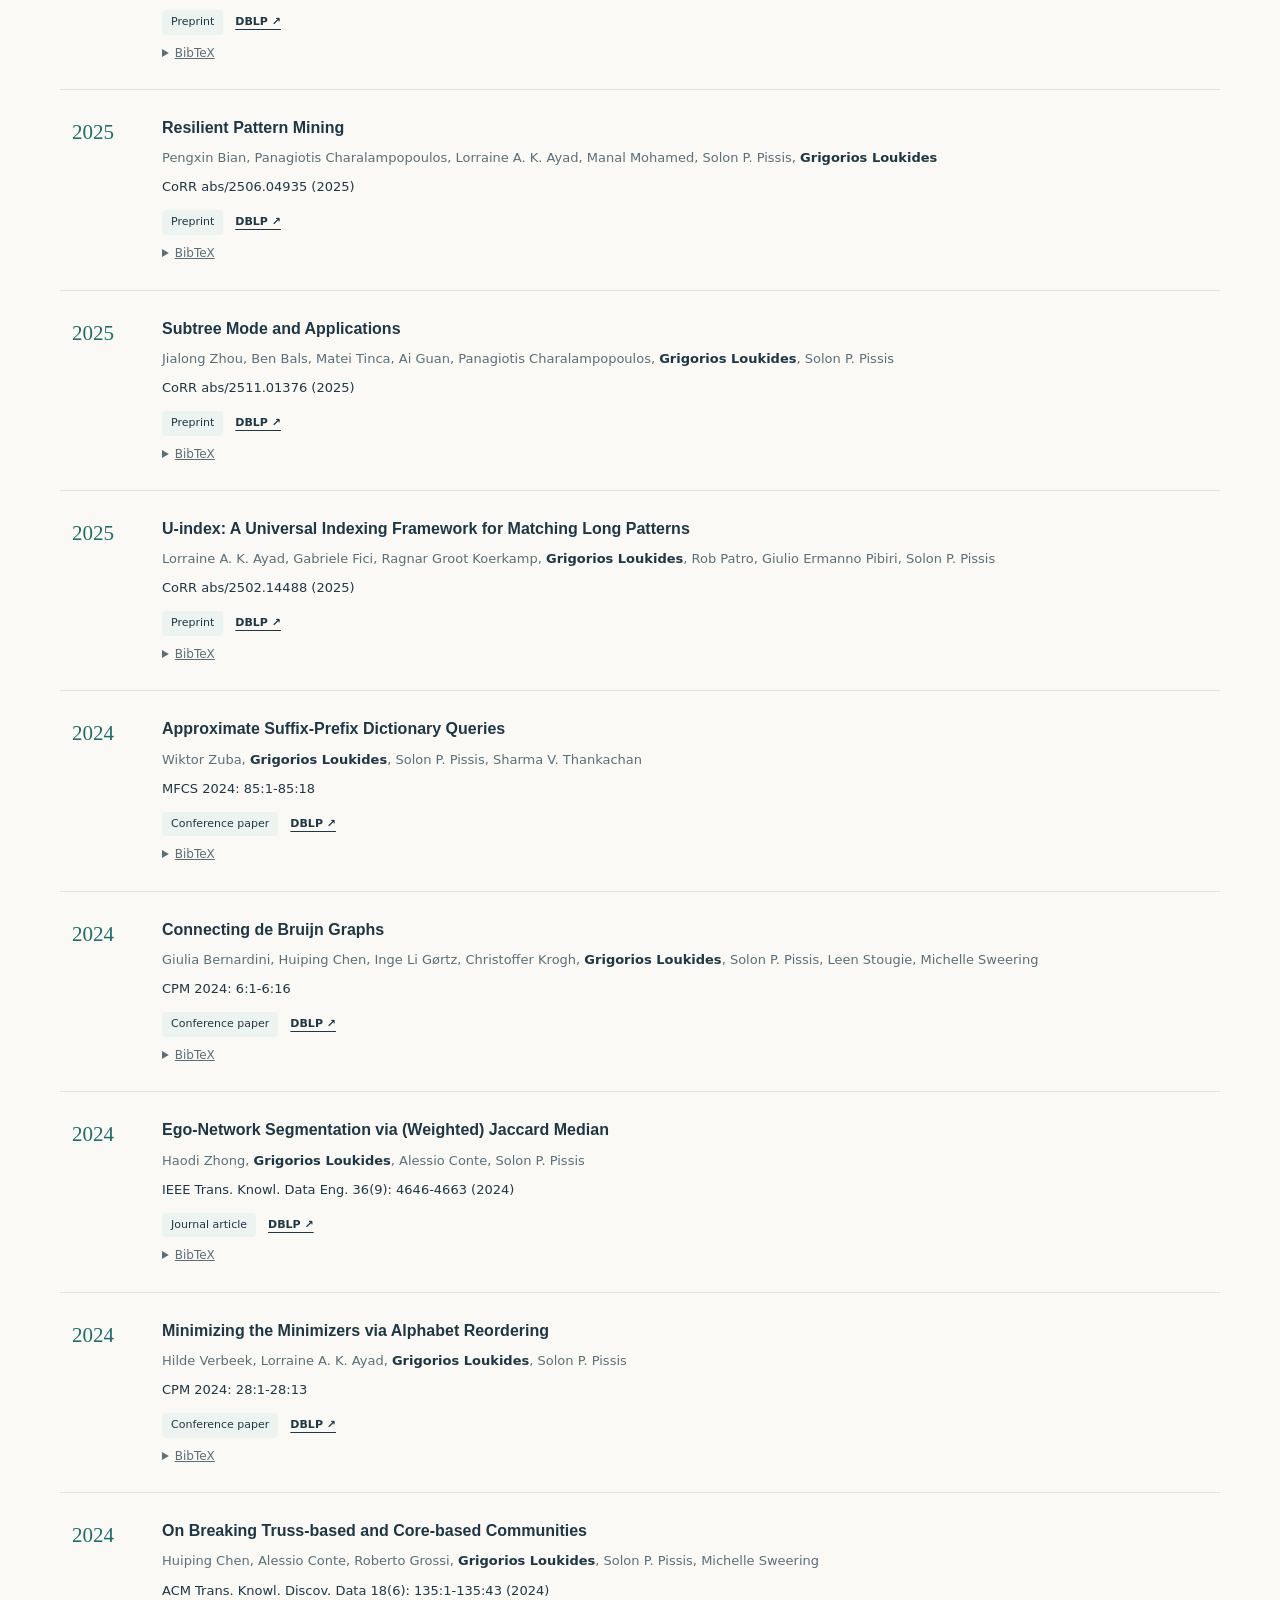
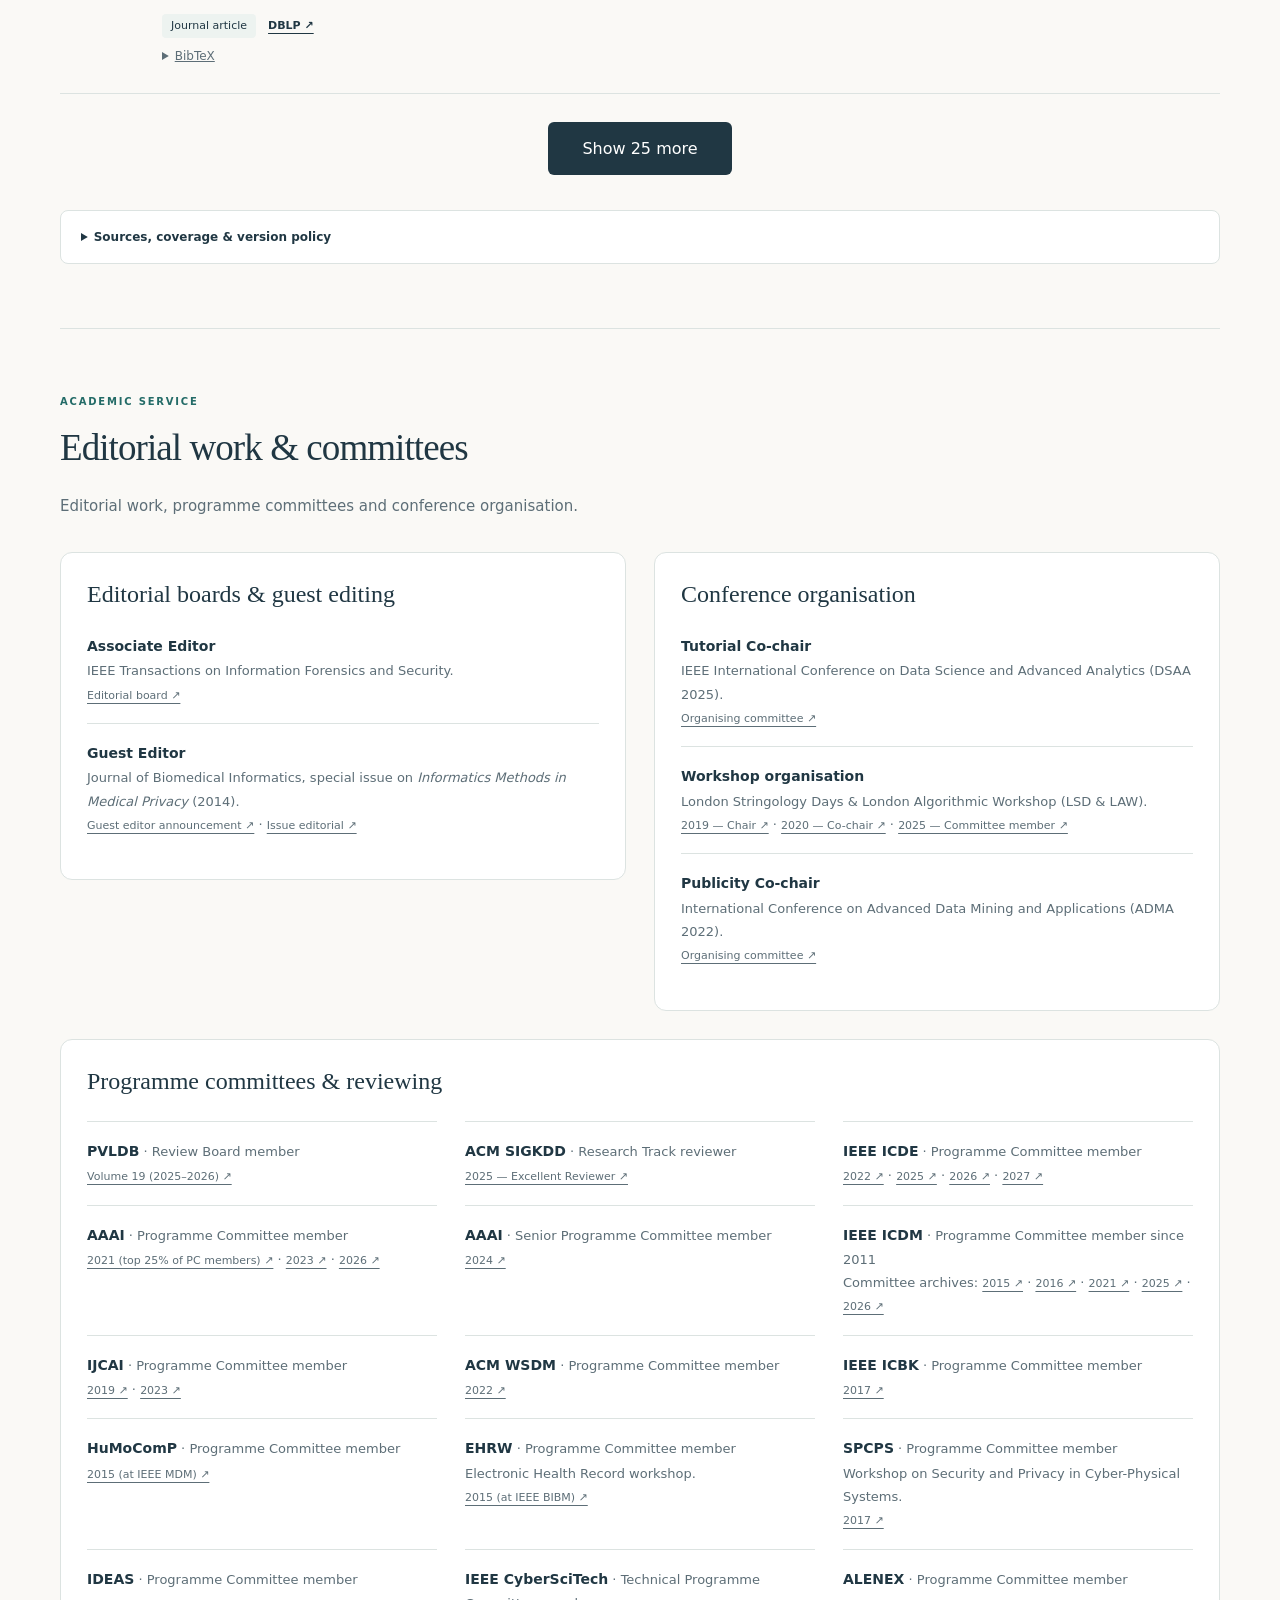
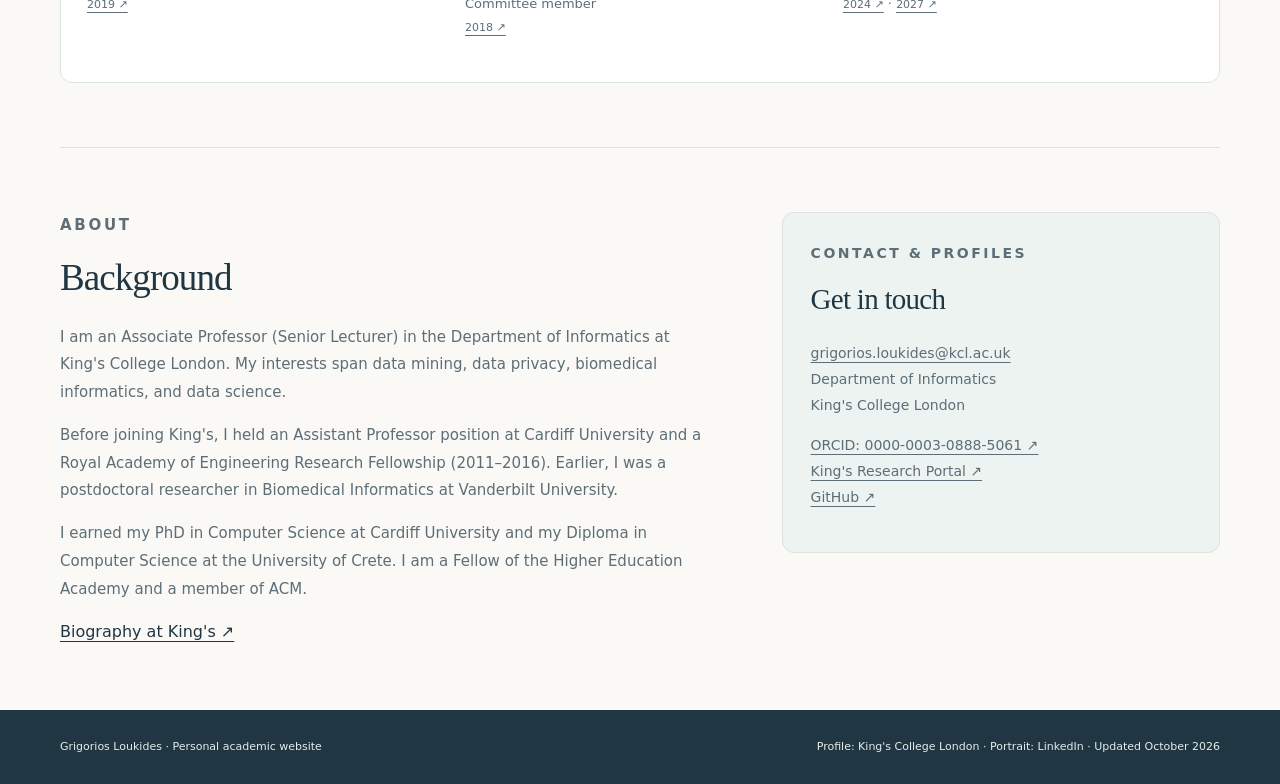
==== commit 7939366d: "Refine academic website design and use LinkedIn portrait" ====
--- a/index.html
+++ b/index.html
@@ -1,7 +1,7 @@
 <!doctype html>
 <html lang="en"><head><meta charset="utf-8"><meta name="viewport" content="width=device-width, initial-scale=1"><meta name="description" content="Grigorios Loukides, King's College London. Research in algorithms, data mining, data privacy and biomedical informatics. Publications and academic service."><meta name="theme-color" content="#172b39"><title>Grigorios Loukides | King's College London</title><link rel="stylesheet" href="style.css"><link rel="icon" href="favicon.svg" type="image/svg+xml"><script src="site.js" defer></script><script type="application/ld+json">{"@context":"https://schema.org","@type":"Person","name":"Grigorios Loukides","jobTitle":"Associate Professor (Senior Lecturer) in Computer Science","affiliation":{"@type":"CollegeOrUniversity","name":"King's College London"},"email":"grigorios.loukides@kcl.ac.uk","sameAs":["https://www.kcl.ac.uk/people/grigorios-loukides","https://dblp.org/pid/96/4724","https://orcid.org/0000-0003-0888-5061","https://scholar.google.com/citations?user=OtmncdQAAAAJ"]}</script></head>
 <body><a class="skip" href="#main">Skip to content</a><header><div class="wrap top"><a class="brand" href="#main" aria-label="Grigorios Loukides, home">G<span>.</span> Loukides</a><nav aria-label="Main navigation"><a class="optional" href="#research">Research</a><a href="#publications">Publications</a><a class="optional" href="#service">Service</a><a href="#about">About</a><a href="#contact">Contact</a></nav></div></header>
-<main id="main" class="wrap"><section class="hero" aria-labelledby="name"><div><p class="eyebrow">Informatics · King's College London</p><h1 id="name">Grigorios<br>Loukides</h1><p class="role">Associate Professor (Senior Lecturer) in Computer Science</p><p class="subrole">Deputy Head of the Algorithms and Data Analysis Research Group</p><p class="intro">I study algorithms for finding useful patterns in data, building efficient indexes, and protecting privacy—with applications in biomedical informatics and beyond.</p><div class="links"><a href="#publications">Explore publications ↓</a><a href="https://scholar.google.com/citations?user=OtmncdQAAAAJ">Google Scholar ↗</a><a href="https://dblp.org/pid/96/4724">DBLP ↗</a></div></div><div class="portrait-wrap"><img class="portrait" src="[data-uri]" alt="Grigorios Loukides" width="176" height="176"><p><strong>Algorithms. Data. Discovery.</strong><br>Department of Informatics<br>King's College London, UK</p></div></section>
+<main id="main" class="wrap"><section class="hero" aria-labelledby="name"><div><p class="eyebrow">Informatics · King's College London</p><h1 id="name">Grigorios Loukides</h1><p class="role">Associate Professor (Senior Lecturer) in Computer Science</p><p class="subrole">Deputy Head of the Algorithms and Data Analysis Research Group</p><p class="intro">I study algorithms for finding useful patterns in data, building efficient indexes, and protecting privacy—with applications in biomedical informatics and beyond.</p><div class="links"><a href="#publications">Explore publications ↓</a><a href="https://scholar.google.com/citations?user=OtmncdQAAAAJ">Google Scholar ↗</a><a href="https://dblp.org/pid/96/4724">DBLP ↗</a></div></div><div class="portrait-wrap"><img class="portrait" src="[data-uri]" alt="Grigorios Loukides" width="400" height="400"><p><strong>Algorithms. Data. Discovery.</strong><br>Department of Informatics<br>King's College London, UK</p></div></section>
 <section class="section" id="research"><p class="eyebrow">Research</p><h2>From algorithmic foundations<br>to useful data analysis.</h2><div class="research-grid"><article><span class="num">01 / ALGORITHMS & INDEXING</span><h3>Making large data searchable</h3><p>String algorithms, compact indexes, pattern matching, and graph problems. Recent work includes uncertain strings, string anchors, and subtree mode queries.</p></article><article><span class="num">02 / DATA MINING</span><h3>Discovering meaningful structure</h3><p>Pattern discovery in strings and time series, dense subgraphs, and network analysis. Connecting efficient methods with applications in scientific and real-world data.</p></article><article><span class="num">03 / PRIVACY & HEALTH</span><h3>Learning while protecting people</h3><p>Privacy-preserving data publishing, anonymization, and differential privacy, including methods for electronic health records and biomedical analysis.</p></article></div></section>
 <section class="section" id="publications"><div class="section-title"><div><p class="eyebrow">Publication catalogue · 2006–2026</p><h2>Publications</h2></div><a href="publications.bib" download>Download BibTeX ↓</a></div><noscript><p class="nojs">All publications are shown below. Enable JavaScript to search and filter.</p></noscript><div class="filters js-only" role="search" aria-label="Search publications"><label for="search">Search publications<input type="search" id="search" placeholder="Title, author, or venue…" autocomplete="off"></label><label for="year">Year<select id="year"><option value="">All years</option><option>2026</option><option>2025</option><option>2024</option><option>2023</option><option>2022</option><option>2021</option><option>2020</option><option>2019</option><option>2018</option><option>2017</option><option>2016</option><option>2015</option><option>2014</option><option>2013</option><option>2012</option><option>2011</option><option>2010</option><option>2009</option><option>2008</option><option>2007</option><option>2006</option></select></label><label for="type">Publication type<select id="type"><option value="">All types</option><option>Book / chapter</option><option>Conference paper</option><option>Correction</option><option>Journal article</option><option>Preprint</option></select></label><label for="source">Listed in<select id="source"><option value="">All sources</option><option>DBLP</option><option>PubMed</option><option>Google Scholar</option></select></label></div><div class="result-bar js-only"><span id="count" role="status" aria-live="polite"></span><button class="text-button" id="reset" type="button">Reset filters</button></div><div id="publication-list"><article class="pub" data-year="2026" data-type="Conference paper" data-sources="DBLP"><div class="pub-year">2026</div><div><h3><a href="https://dblp.org/rec/conf/icde/LiGTPL26">Contextual Pattern Mining and Counting</a></h3><p class="authors">Ling Li, Daniel Gibney, Sharma V. Thankachan, Solon P. Pissis, <strong>Grigorios Loukides</strong></p><p class="venue">ICDE 2026: 224-237</p><div class="pub-foot"><span class="type">Conference paper</span><a href="https://dblp.org/rec/conf/icde/LiGTPL26">DBLP ↗</a></div><details><summary>BibTeX</summary><pre>@inproceedings{conficdeLiGTPL26,
   title = {Contextual Pattern Mining and Counting},
@@ -964,4 +964,4 @@
 <li><strong>Workshop organisation</strong><br>London Stringology Days &amp; London Algorithmic Workshop (LSD &amp; LAW).<br><a href="https://dmatheorynet.blogspot.com/2018/12/?m=0">2019 — Chair ↗</a> · <a href="https://fenris.cs.ucr.edu/pipermail/cpm-spire-l/attachments/20191017/a34985d1/attachment.html">2020 — Co-chair ↗</a> · <a href="https://dmatheorynet.blogspot.com/2024/12/dmanet-first-cfp-lsd-for-costas-2025.html?m=0">2025 — Committee member ↗</a></li>
 <li><strong>Publicity Co-chair</strong><br>International Conference on Advanced Data Mining and Applications (ADMA 2022).<br><a href="https://adma2022.uqcloud.net/organisation_committee.html">Organising committee ↗</a></li></ul></article>
 </div></section>
-<section class="section about" id="about"><div><p class="eyebrow">About</p><h2>Background</h2><p>I am an Associate Professor (Senior Lecturer) in the Department of Informatics at King's College London. My interests span data mining, data privacy, biomedical informatics, and data science.</p><p>Before joining King's, I held an Assistant Professor position at Cardiff University and a Royal Academy of Engineering Research Fellowship (2011–2016). Earlier, I was a postdoctoral researcher in Biomedical Informatics at Vanderbilt University.</p><p>I earned my PhD in Computer Science at Cardiff University and my Diploma in Computer Science at the University of Crete. I am a Fellow of the Higher Education Academy and a member of ACM.</p><a href="https://www.kcl.ac.uk/people/grigorios-loukides">Biography at King's ↗</a></div><aside id="contact"><p class="eyebrow">Contact & profiles</p><h2>Get in touch</h2><p><a href="mailto:grigorios.loukides@kcl.ac.uk">grigorios.loukides@kcl.ac.uk</a><br>Department of Informatics<br>King's College London</p><p><a href="https://orcid.org/0000-0003-0888-5061">ORCID: 0000-0003-0888-5061 ↗</a><br><a href="https://kclpure.kcl.ac.uk/portal/en/persons/grigorios.loukides">King's Research Portal ↗</a><br><a href="https://github.com/grigorios-loukides">GitHub ↗</a></p></aside></section></main><footer><div class="wrap"><span>Grigorios Loukides · Personal academic website</span><span>Profile and portrait sourced from King's College London · Updated October 2026</span></div></footer></body></html>
+<section class="section about" id="about"><div><p class="eyebrow">About</p><h2>Background</h2><p>I am an Associate Professor (Senior Lecturer) in the Department of Informatics at King's College London. My interests span data mining, data privacy, biomedical informatics, and data science.</p><p>Before joining King's, I held an Assistant Professor position at Cardiff University and a Royal Academy of Engineering Research Fellowship (2011–2016). Earlier, I was a postdoctoral researcher in Biomedical Informatics at Vanderbilt University.</p><p>I earned my PhD in Computer Science at Cardiff University and my Diploma in Computer Science at the University of Crete. I am a Fellow of the Higher Education Academy and a member of ACM.</p><a href="https://www.kcl.ac.uk/people/grigorios-loukides">Biography at King's ↗</a></div><aside id="contact"><p class="eyebrow">Contact & profiles</p><h2>Get in touch</h2><p><a href="mailto:grigorios.loukides@kcl.ac.uk">grigorios.loukides@kcl.ac.uk</a><br>Department of Informatics<br>King's College London</p><p><a href="https://orcid.org/0000-0003-0888-5061">ORCID: 0000-0003-0888-5061 ↗</a><br><a href="https://kclpure.kcl.ac.uk/portal/en/persons/grigorios.loukides">King's Research Portal ↗</a><br><a href="https://github.com/grigorios-loukides">GitHub ↗</a></p></aside></section></main><footer><div class="wrap"><span>Grigorios Loukides · Personal academic website</span><span>Profile: King's College London · Portrait: LinkedIn · Updated October 2026</span></div></footer></body></html>
--- a/style.css
+++ b/style.css
@@ -1,3 +1,27 @@
 :root{--paper:#f8f7f3;--ink:#172b39;--muted:#52616c;--line:#d8dedc;--accent:#9b293e;--wash:#ecefe9;--white:#fff;--serif:Georgia,'Times New Roman',serif}*{box-sizing:border-box}html{scroll-behavior:smooth;scroll-padding-top:90px}body{margin:0;background:var(--paper);color:var(--ink);font-family:Arial,Helvetica,sans-serif;font-size:16px;line-height:1.65}a{color:inherit;text-underline-offset:4px}a:hover{color:var(--accent)}button,input,select{font:inherit}button,a,input,select,summary{touch-action:manipulation}:focus-visible{outline:3px solid var(--accent);outline-offset:4px}.wrap{width:min(1120px,calc(100% - 64px));margin:auto}.skip{position:absolute;left:15px;top:-60px;background:white;padding:10px;z-index:5}.skip:focus{top:10px}header{border-bottom:1px solid var(--line);background:var(--paper);position:sticky;top:0;z-index:3}.top{display:flex;align-items:center;justify-content:space-between;gap:24px;min-height:76px}.brand{text-decoration:none;font-family:var(--serif);font-weight:bold;font-size:23px}.brand span{color:var(--accent)}nav{display:flex;gap:25px;font-size:14px}nav a{text-decoration:none}.eyebrow{color:var(--accent);text-transform:uppercase;letter-spacing:.15em;font-size:11px;font-weight:700;margin:0 0 18px}.hero{padding:76px 0 58px;display:grid;grid-template-columns:1fr 245px;gap:80px;align-items:center}h1{font:normal clamp(42px,6vw,70px)/1.08 var(--serif);letter-spacing:-.04em;margin:0 0 24px}h2{font:normal clamp(30px,4vw,40px)/1.15 var(--serif);letter-spacing:-.025em;margin:0 0 24px}h3{font:normal 23px/1.3 var(--serif);margin:0 0 14px}.role{font-size:20px;margin:0 0 5px}.subrole{font-size:14px;color:var(--muted);max-width:520px}.intro{font-size:18px;max-width:630px;margin:25px 0}.links{display:flex;flex-wrap:wrap;gap:12px 22px;font-size:14px}.links a{font-weight:bold}.portrait{width:176px;height:176px;object-fit:cover;border-radius:50%;border:7px solid white;box-shadow:0 0 0 1px var(--line)}.portrait-wrap{border-left:1px solid var(--line);padding-left:40px}.portrait-wrap p{font-size:12px;color:var(--muted);line-height:1.6}.portrait-wrap strong{color:var(--ink)}.section{padding:58px 0;border-top:1px solid var(--line)}.section-title{display:flex;justify-content:space-between;align-items:baseline;gap:20px}.section-title>a{font-size:13px}.research-grid{display:grid;grid-template-columns:repeat(3,1fr);gap:42px}.research-grid article{border-top:2px solid var(--ink);padding-top:24px}.research-grid p{font-size:15px;color:var(--muted);margin-bottom:0}.research-grid .num{font:12px monospace;color:var(--accent);display:block;margin-bottom:15px}.pub-intro{color:var(--muted);max-width:760px;font-size:15px}.filters{display:grid;grid-template-columns:2fr 1fr 1.3fr 1.2fr;gap:14px;padding:23px 0 14px}.filters label{font-size:12px;font-weight:700;display:block}.filters input,.filters select{display:block;width:100%;border:1px solid #aeb9bc;border-radius:3px;background:white;padding:12px;margin-top:7px;color:var(--ink);font-size:14px;min-height:46px}.result-bar{display:flex;justify-content:space-between;align-items:center;gap:15px;color:var(--muted);font-size:12px;border-bottom:1px solid var(--line);padding-bottom:16px}.text-button{background:none;border:0;text-decoration:underline;cursor:pointer;padding:6px;color:var(--ink)}.pub{display:grid;grid-template-columns:70px 1fr;gap:20px;padding:25px 0;border-bottom:1px solid var(--line)}.pub-year{font:22px var(--serif);color:var(--muted);padding-top:4px}.pub h3{font-family:Arial,Helvetica,sans-serif;font-size:17px;font-weight:600;line-height:1.45;margin:0 0 8px}.pub h3 a{text-decoration:none}.authors{color:var(--muted);font-size:13px;margin:0 0 7px}.authors strong{color:var(--ink);font-weight:600}.venue{font-size:13px;margin:0 0 12px}.pub-foot{display:flex;gap:12px;flex-wrap:wrap;align-items:baseline;font-size:11px}.type{border:1px solid var(--line);padding:2px 8px;border-radius:2px}.pub-foot>a{font-weight:600}.pub details{font-size:12px}.pub summary{cursor:pointer;text-decoration:underline}.pub pre{background:var(--wash);padding:14px;white-space:pre-wrap;overflow-wrap:anywhere;font-size:11px;max-width:800px}.load{display:block;margin:28px auto 0;background:var(--ink);color:white;border:0;padding:12px 30px;border-radius:3px;cursor:pointer}.load:hover{background:var(--accent)}[hidden]{display:none!important}.empty{padding:35px;color:var(--muted);text-align:center}.about{display:grid;grid-template-columns:1.5fr 1fr;gap:75px}.about p{color:var(--muted);font-size:15px}.about aside{padding-left:30px;border-left:1px solid var(--line)}.about aside p{font-size:14px}.about aside a{overflow-wrap:anywhere}.source-note{margin-top:35px;border-top:1px solid var(--line);padding-top:20px;font-size:12px;color:var(--muted)}.source-note summary{cursor:pointer;font-weight:bold;color:var(--ink)}.source-note p{max-width:850px}.source-note li{margin:6px 0}footer{background:var(--ink);color:#e5eceb;padding:26px 0;font-size:12px}footer .wrap{display:flex;justify-content:space-between;gap:20px}.nojs{background:var(--wash);padding:15px}.js-only{display:none}.js .js-only{display:grid}.js .result-bar{display:flex}@media(max-width:800px){.wrap{width:calc(100% - 36px)}.top{min-height:68px;gap:14px}.brand{font-size:21px}nav{gap:16px;font-size:12px}nav .optional{display:none}.hero{grid-template-columns:1fr 155px;gap:20px;padding:50px 0}.portrait-wrap{padding-left:20px}.portrait{width:130px;height:130px}.research-grid{gap:22px}.filters{grid-template-columns:2fr 1fr}.about{gap:35px}.section{padding:42px 0}}@media(max-width:520px){.hero{grid-template-columns:1fr}.portrait-wrap{grid-row:1;border:0;padding:0;display:flex;align-items:center;gap:18px}.portrait{width:82px;height:82px;border-width:3px}.portrait-wrap p{margin:0}.hero{padding-top:28px}.eyebrow{margin-bottom:12px}h1{font-size:47px}.role{font-size:18px}.intro{font-size:16px}.research-grid,.about{grid-template-columns:1fr;gap:28px}.research-grid article{padding-top:16px}.research-grid .num{margin-bottom:8px}.about aside{border-left:0;border-top:1px solid var(--line);padding:25px 0 0}.pub{grid-template-columns:44px 1fr;gap:12px}.pub-year{font-size:18px}.pub h3{font-size:16px}.filters{grid-template-columns:1fr 1fr}.filters label:first-child{grid-column:1/-1}.section-title{align-items:start;flex-direction:column;gap:0}.section-title h2{margin-bottom:15px}.result-bar{align-items:start}footer .wrap{flex-direction:column;gap:4px}}@media(prefers-reduced-motion:reduce){html{scroll-behavior:auto}}@media print{header,.filters,.result-bar,.load,.source-note,footer{display:none!important}.wrap{width:100%}.hero,.section{padding:20px 0}.pub{break-inside:avoid}.pub[hidden]{display:grid!important}.pub details{display:none}body{background:white;color:black}}
 
 .service-grid{display:grid;grid-template-columns:1fr 1.4fr 1fr;gap:36px}.service-grid article{border-top:2px solid var(--ink);padding-top:24px}.service-grid h3{font-size:23px}.service-grid ul{list-style:none;padding:0;margin:0}.service-grid li{margin:0 0 24px;font-size:14px;color:var(--muted)}.service-grid strong{color:var(--ink)}.service-grid a{font-size:12px}@media(max-width:800px){.service-grid{grid-template-columns:1fr;gap:20px}}
+
+/* Refined academic profile: quiet colour, generous spacing, clear hierarchy. */
+:root{--paper:#faf9f6;--ink:#203743;--muted:#5d6e77;--line:#dce3e1;--accent:#236b67;--wash:#edf3f0}
+body{font-family:system-ui,-apple-system,BlinkMacSystemFont,"Segoe UI",sans-serif;line-height:1.7}
+.wrap{width:min(1160px,calc(100% - 72px))}
+header{background:rgba(250,249,246,.96);backdrop-filter:blur(14px)}
+.top{min-height:80px}.brand{font-size:22px}nav{gap:28px}nav a{padding:8px 0;border-bottom:2px solid transparent}nav a:hover{border-bottom-color:var(--accent)}
+.hero{grid-template-columns:minmax(0,1fr) 270px;gap:64px;padding:76px 0 72px}
+h1{font-size:clamp(32px,4vw,48px);line-height:1.15;letter-spacing:-.035em;margin-bottom:22px}
+h2{font-size:clamp(28px,3.4vw,37px);line-height:1.22}h3{font-size:22px}
+.eyebrow{font-size:10px;letter-spacing:.18em;margin-bottom:15px}
+.role{font-size:18px;line-height:1.55;max-width:600px;font-weight:500}
+.subrole{font-size:13px;margin-top:12px;max-width:490px}
+.intro{font-size:17px;line-height:1.8;max-width:610px;margin:24px 0 30px}
+.links{gap:12px 22px;align-items:center}.hero .links>a:first-child{background:var(--ink);color:white;padding:11px 17px;border-radius:6px;text-decoration:none}.hero .links>a:first-child:hover{background:var(--accent)}
+.portrait-wrap{border:0;padding:0;position:relative}.portrait{display:block;width:258px;height:280px;object-fit:cover;object-position:center 42%;border-radius:22px 22px 70px 22px;border:6px solid white;box-shadow:0 14px 40px #20374314,0 0 0 1px var(--line)}.portrait-wrap p{margin:18px 8px 0;font-size:11px}.portrait-wrap strong{font-size:12px}
+.section{padding:64px 0}.research-grid{gap:20px;margin-top:32px}.research-grid article{padding:27px 25px 28px;border:1px solid var(--line);border-radius:12px;background:linear-gradient(145deg,#fff,#f0f5f2)}.research-grid article:nth-child(2){background:linear-gradient(145deg,#fff,#f1f3f7)}.research-grid article:nth-child(3){background:linear-gradient(145deg,#fff,#f6f2ed)}.research-grid .num{font:600 10px/1.6 system-ui,sans-serif;letter-spacing:.09em;margin-bottom:20px}.research-grid p{font-size:14px;line-height:1.8}.research-grid h3{font-size:23px}
+.filters{background:var(--wash);padding:20px;border:1px solid var(--line);border-radius:10px;margin:14px 0 20px}.filters input,.filters select{border-color:#cbd6d3;border-radius:6px}.result-bar{padding:0 4px 14px}.pub{padding:26px 12px;transition:background .18s}.pub:hover{background:#fff}.pub-year{color:var(--accent);font-size:21px}.pub h3{font-weight:600;font-size:16px}.pub h3 a:hover{text-decoration:underline}.type{background:var(--wash);border:0;border-radius:4px;padding:3px 9px}.pub details{margin-top:8px;color:var(--muted)}.load{border-radius:6px;padding:13px 34px}.source-note{border:1px solid var(--line);border-radius:8px;padding:16px 20px;background:#fff}
+.service-grid{grid-template-columns:1fr 1fr;gap:28px;margin-top:32px;align-items:start}.service-grid article{border:1px solid var(--line);border-radius:12px;padding:26px;background:#fff}.service-grid article.committee-column{grid-column:1/-1;grid-row:2}.service-grid h3{margin-bottom:24px;font-size:24px}.committee-column ul{display:grid;grid-template-columns:repeat(3,minmax(0,1fr));gap:0 28px}.service-grid li{font-size:13px;line-height:1.8;padding:17px 0;margin:0;border-top:1px solid var(--line)}.service-grid a{font-size:11px}.service-grid strong{font-size:14px}.service-grid article:not(.committee-column) li:first-child{border-top:0;padding-top:0}
+.about{gap:64px}.about aside{background:var(--wash);border:1px solid var(--line);border-radius:12px;padding:28px;align-self:start}.about aside h2{font-size:29px}.about aside .eyebrow{margin-top:0}.about p{line-height:1.85}footer{padding:28px 0;font-size:11px}
+@media(max-width:900px){.hero{grid-template-columns:minmax(0,1fr) 210px;gap:32px}.portrait{width:210px;height:235px}.research-grid{gap:14px}.research-grid article{padding:22px 18px}.committee-column ul{grid-template-columns:repeat(2,minmax(0,1fr))}.filters{grid-template-columns:2fr 1fr}}
+@media(max-width:650px){.wrap{width:calc(100% - 36px)}.top{min-height:68px;gap:12px}.brand{font-size:19px}nav{gap:13px;font-size:12px}.hero{grid-template-columns:1fr;padding:32px 0 42px;gap:27px}.portrait-wrap{grid-row:1;display:flex;align-items:center;gap:20px}.portrait{width:116px;height:126px;border-width:4px;border-radius:14px 14px 34px 14px}.portrait-wrap p{margin:0}.hero h1{font-size:36px;margin-bottom:18px}.role{font-size:17px}.intro{font-size:16px}.hero .links{font-size:12px;gap:12px 16px}.section{padding:42px 0}.research-grid,.about,.service-grid{grid-template-columns:1fr;gap:20px}.service-grid article.committee-column{grid-row:auto;grid-column:auto}.committee-column ul{grid-template-columns:1fr}.research-grid article{padding:24px}.research-grid .num{margin-bottom:12px}.service-grid article{padding:23px}.filters{padding:15px;gap:12px;grid-template-columns:1fr 1fr}.filters label:first-child{grid-column:1/-1}.pub{padding:22px 0;grid-template-columns:43px minmax(0,1fr);gap:12px}.pub-year{font-size:18px}.about aside{padding:24px}.section-title{align-items:start;flex-direction:column;gap:0}footer .wrap{flex-direction:column;gap:5px}}
+@media(prefers-reduced-motion:reduce){.pub{transition:none}}
+@media print{.portrait{box-shadow:none}.service-grid article,.research-grid article,.about aside{background:white}.committee-column ul{grid-template-columns:1fr 1fr}.wrap{width:100%}}
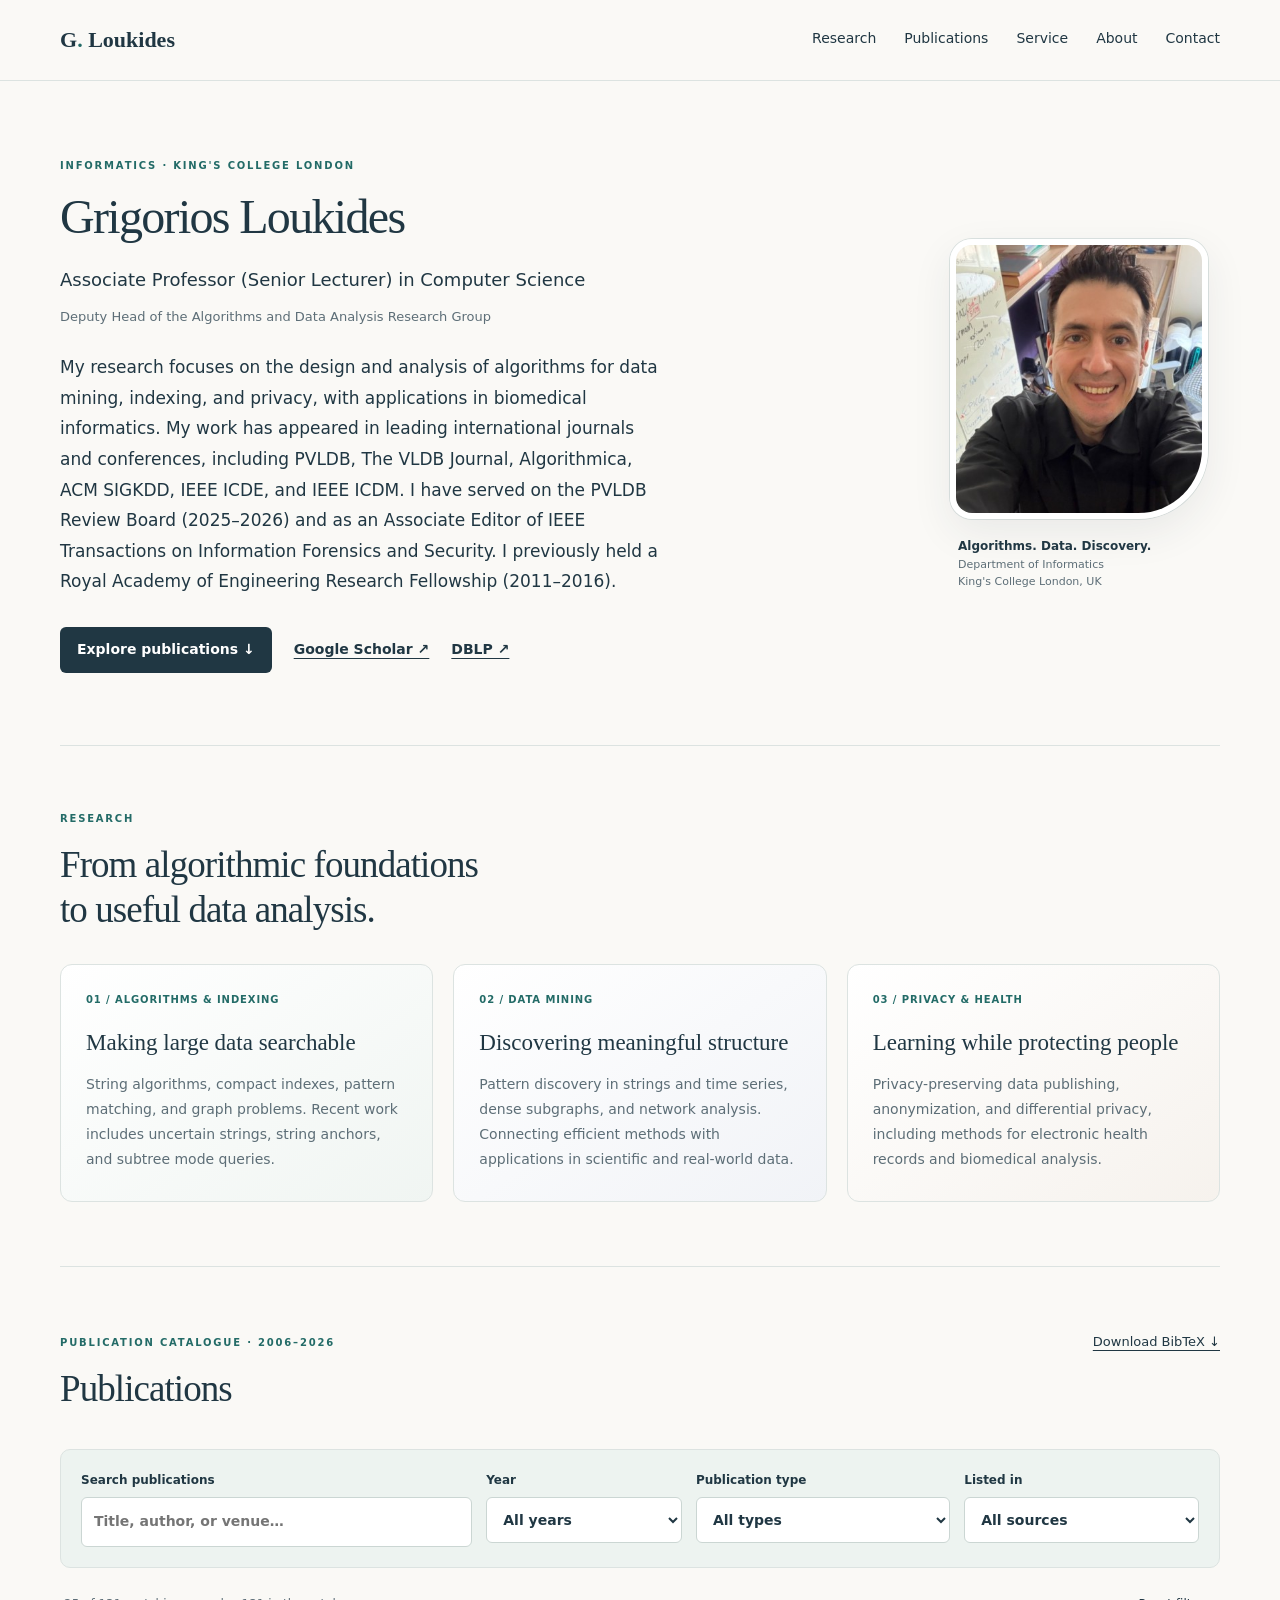
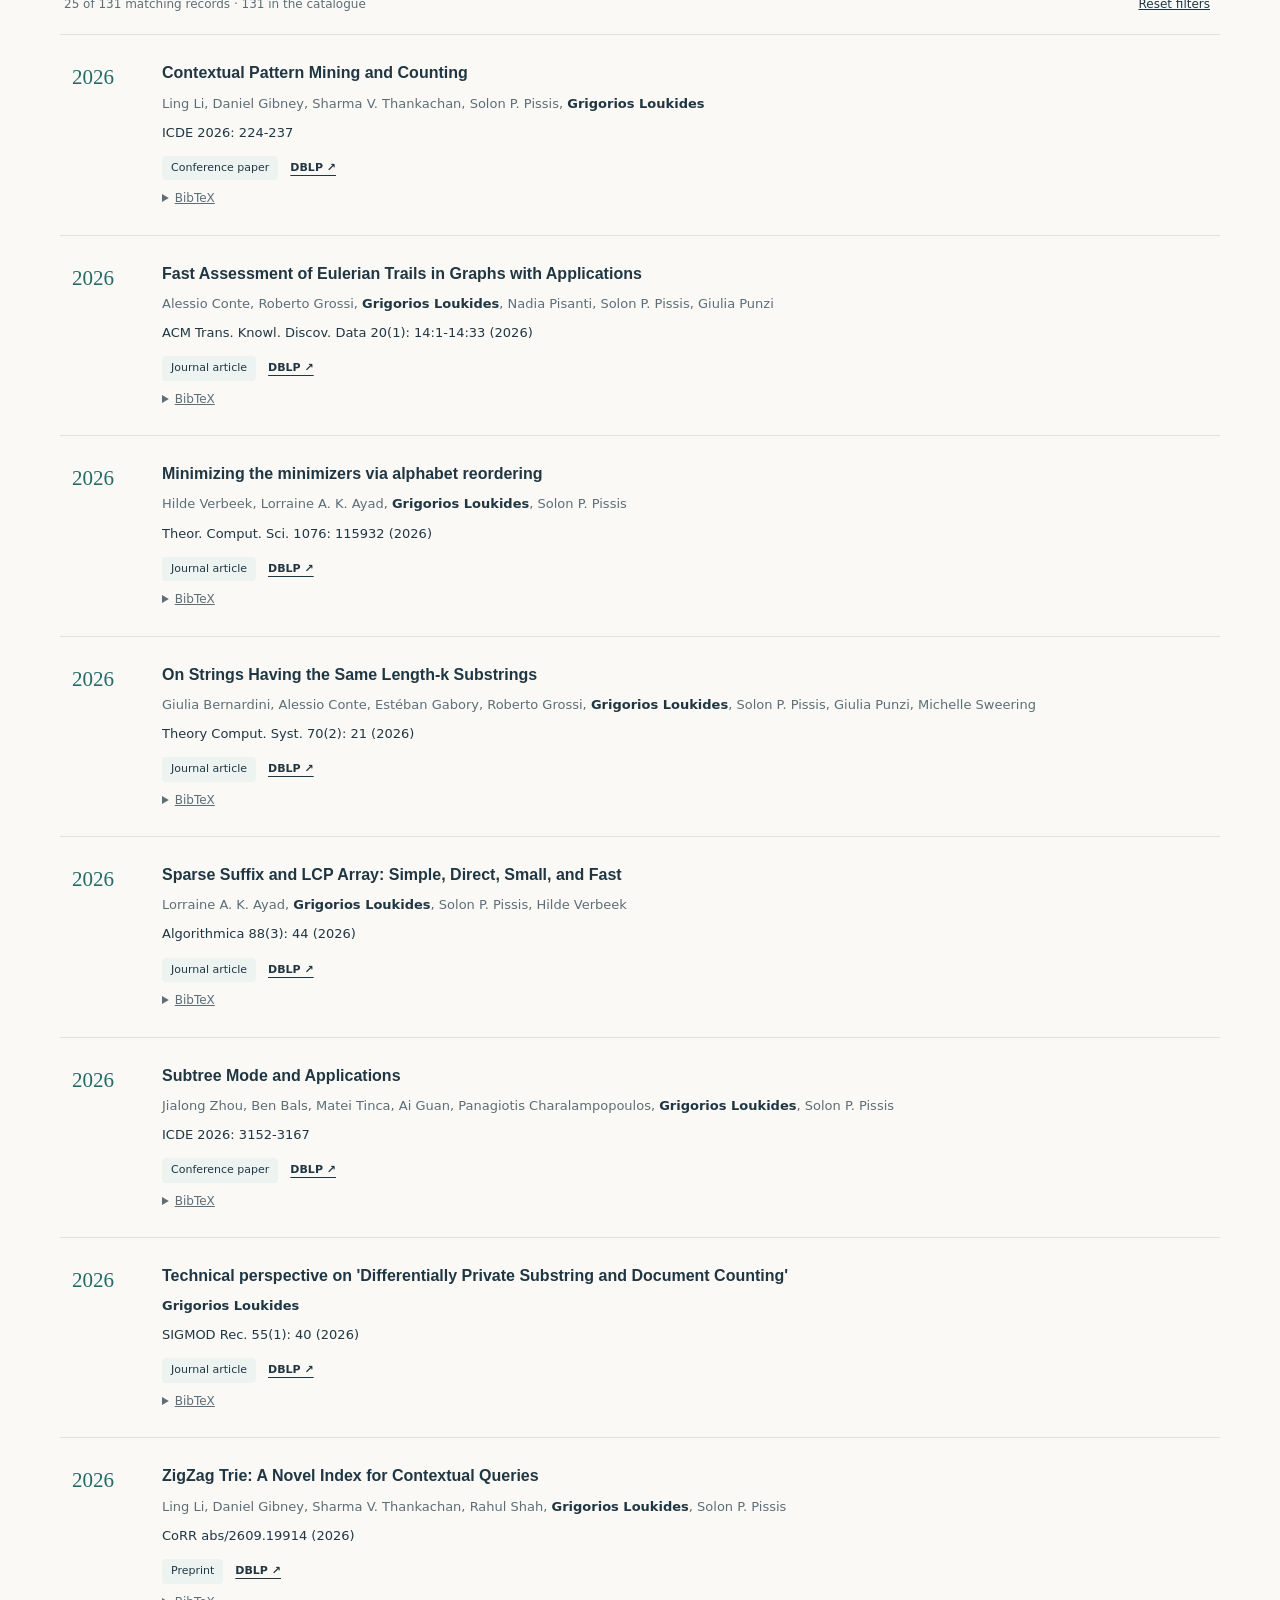
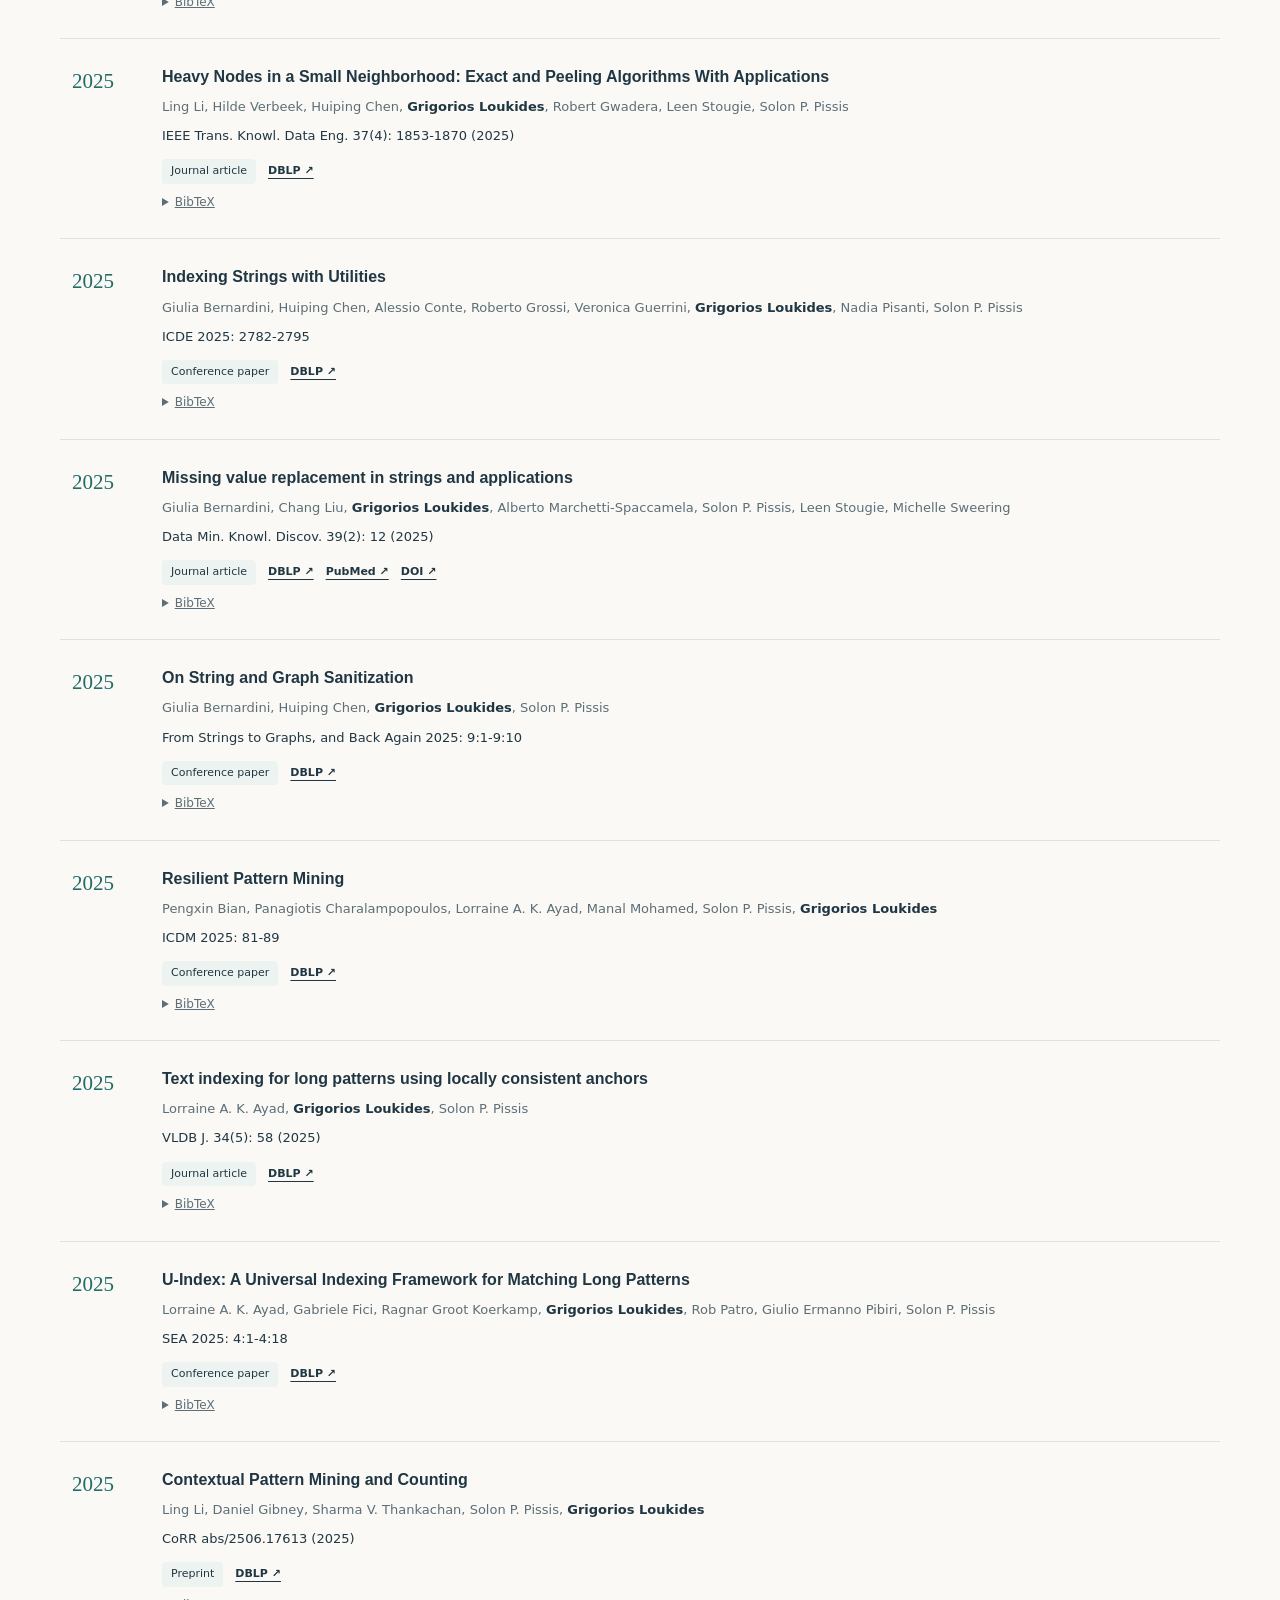
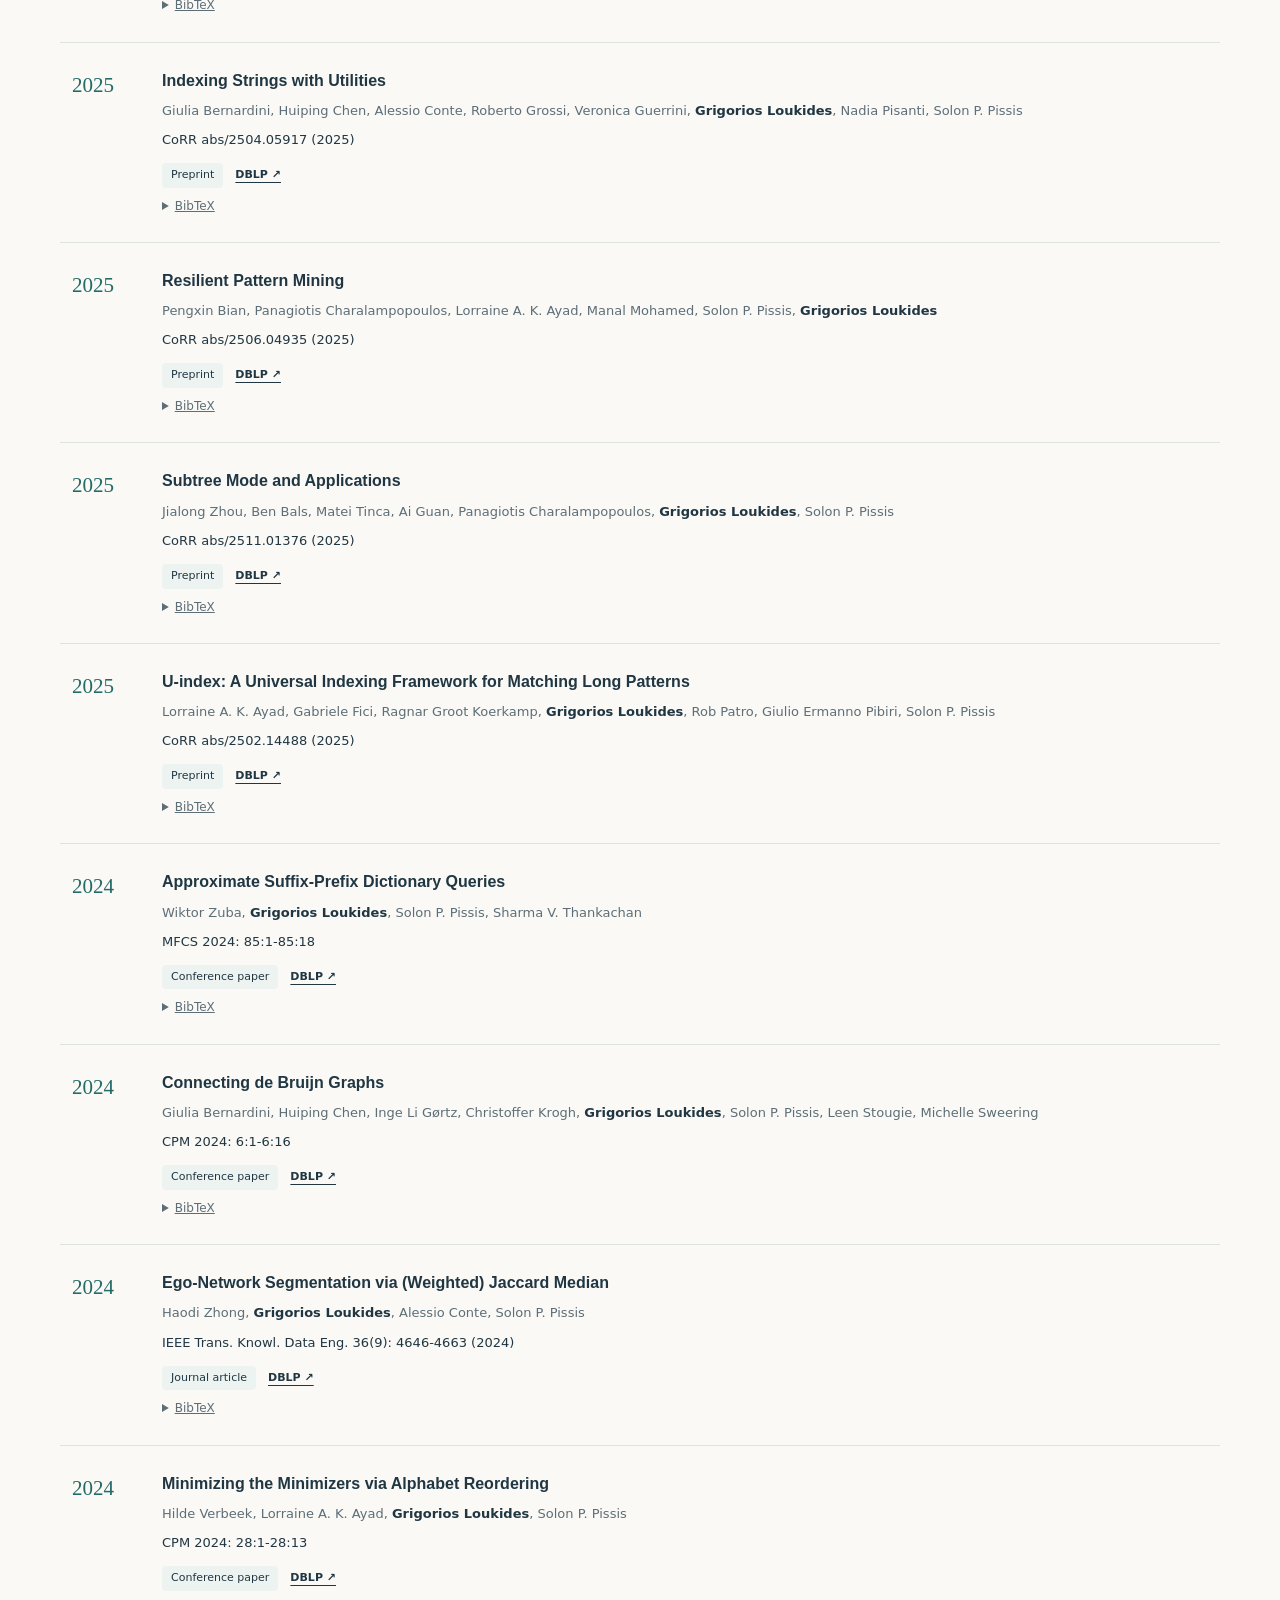
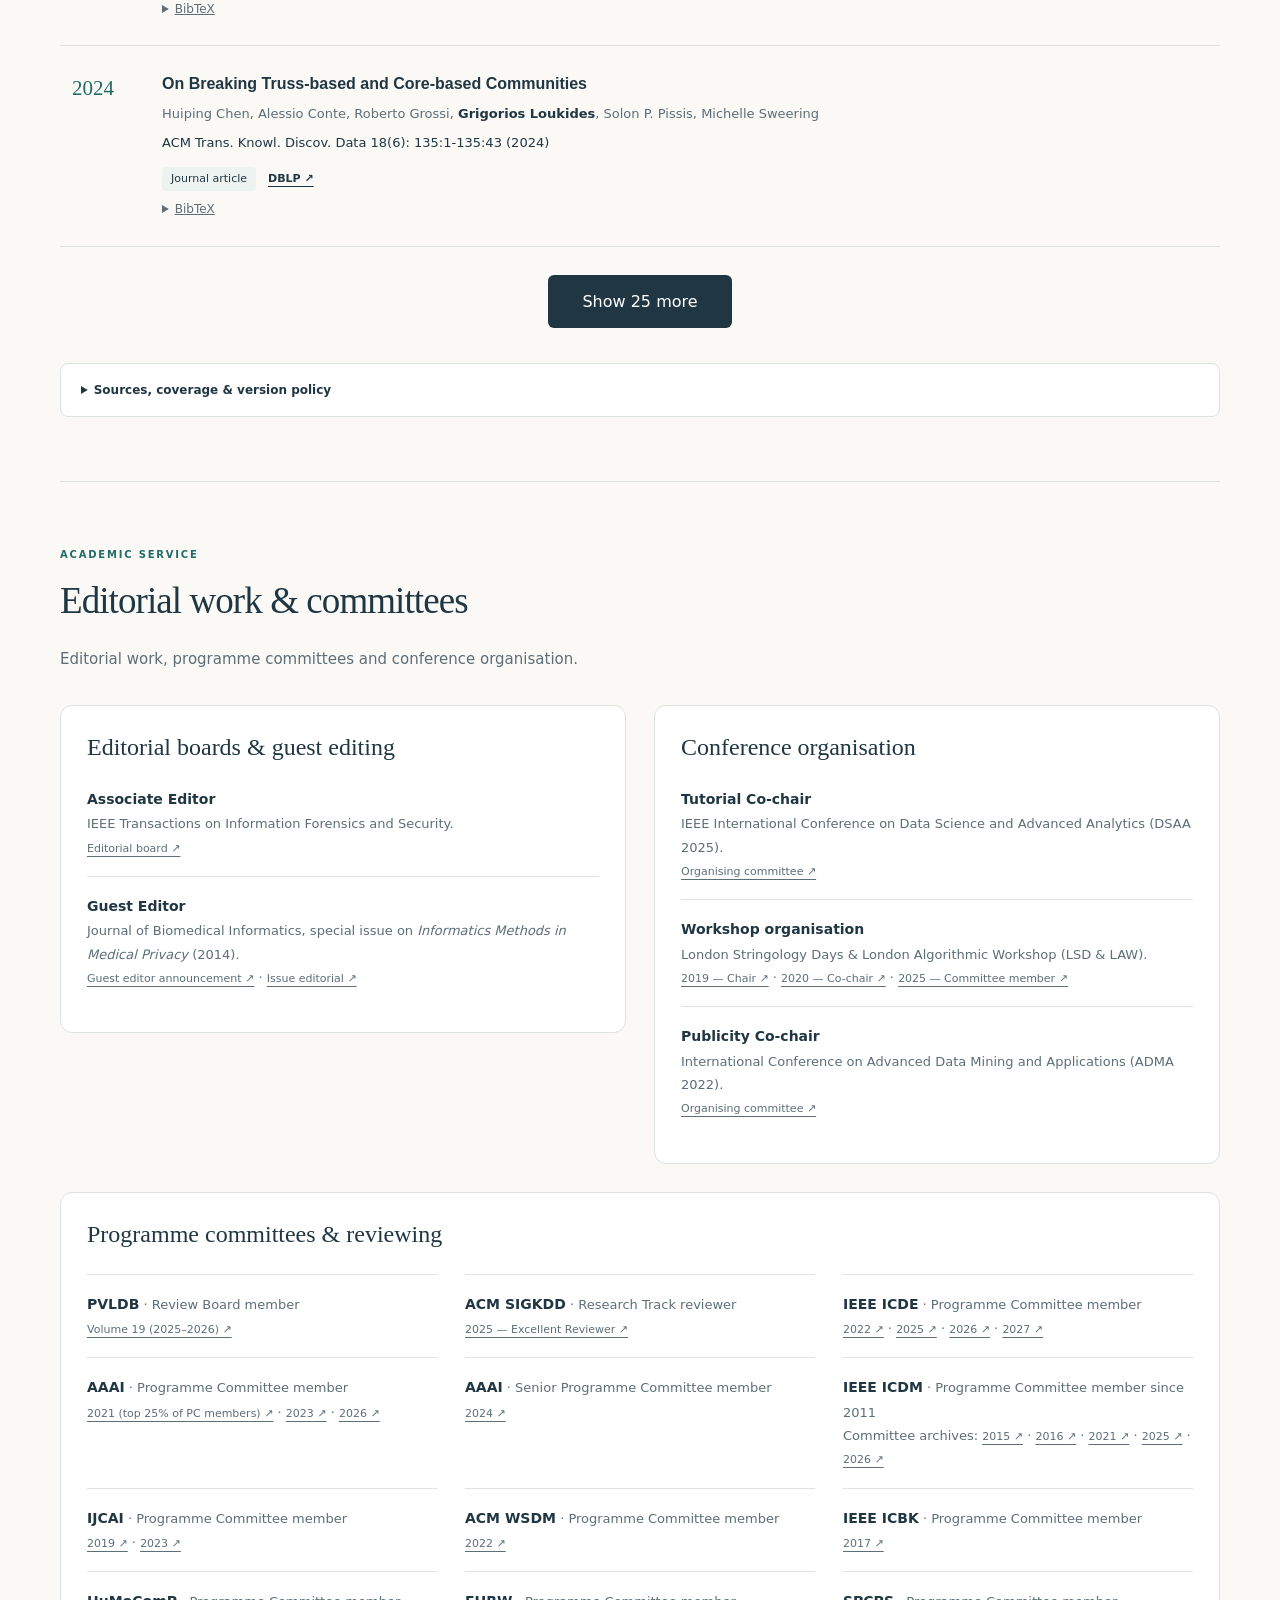
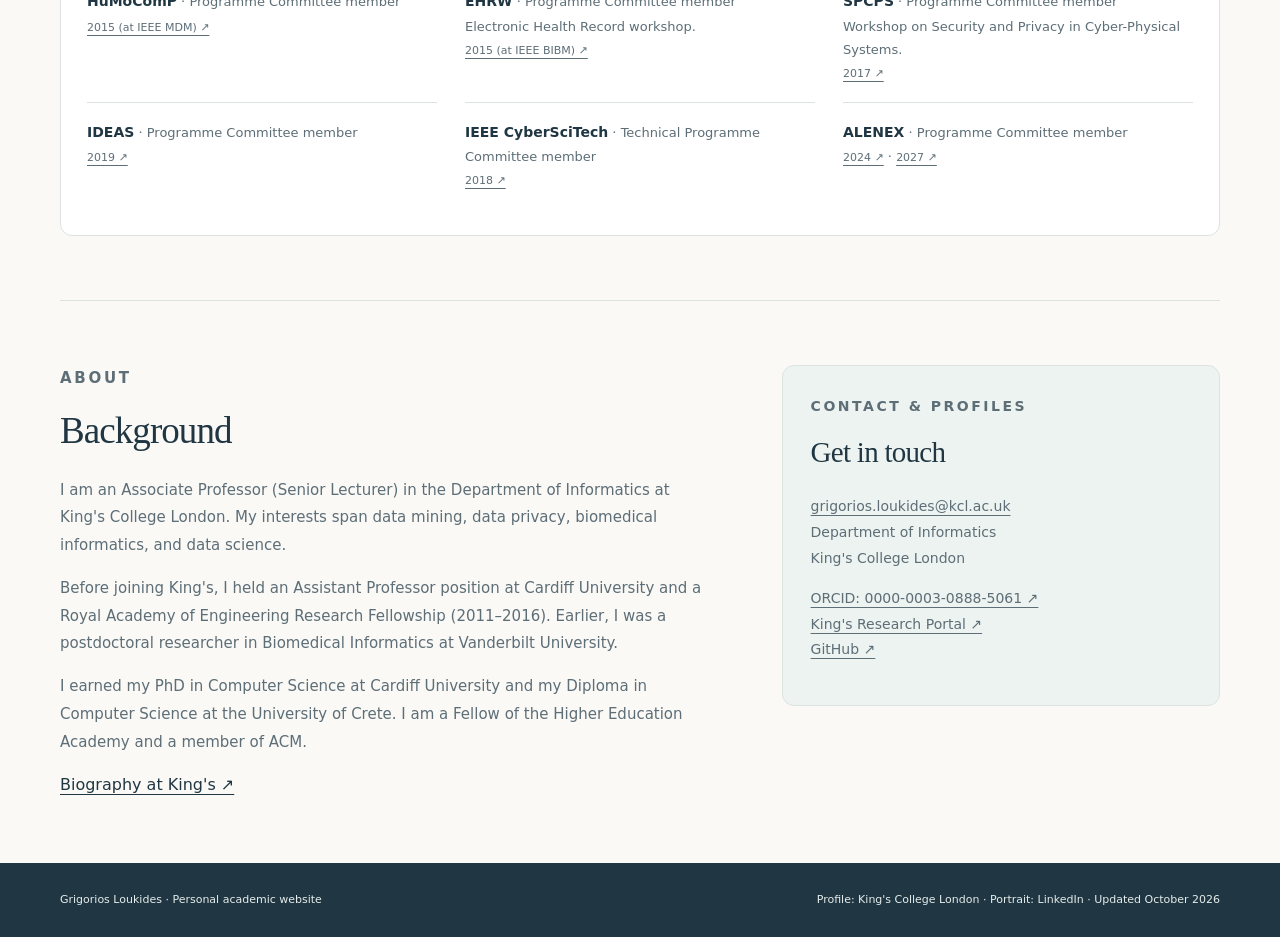
==== commit fd5303a0: "Update introduction with research venues and academic service" ====
--- a/index.html
+++ b/index.html
@@ -1,7 +1,7 @@
 <!doctype html>
 <html lang="en"><head><meta charset="utf-8"><meta name="viewport" content="width=device-width, initial-scale=1"><meta name="description" content="Grigorios Loukides, King's College London. Research in algorithms, data mining, data privacy and biomedical informatics. Publications and academic service."><meta name="theme-color" content="#172b39"><title>Grigorios Loukides | King's College London</title><link rel="stylesheet" href="style.css"><link rel="icon" href="favicon.svg" type="image/svg+xml"><script src="site.js" defer></script><script type="application/ld+json">{"@context":"https://schema.org","@type":"Person","name":"Grigorios Loukides","jobTitle":"Associate Professor (Senior Lecturer) in Computer Science","affiliation":{"@type":"CollegeOrUniversity","name":"King's College London"},"email":"grigorios.loukides@kcl.ac.uk","sameAs":["https://www.kcl.ac.uk/people/grigorios-loukides","https://dblp.org/pid/96/4724","https://orcid.org/0000-0003-0888-5061","https://scholar.google.com/citations?user=OtmncdQAAAAJ"]}</script></head>
 <body><a class="skip" href="#main">Skip to content</a><header><div class="wrap top"><a class="brand" href="#main" aria-label="Grigorios Loukides, home">G<span>.</span> Loukides</a><nav aria-label="Main navigation"><a class="optional" href="#research">Research</a><a href="#publications">Publications</a><a class="optional" href="#service">Service</a><a href="#about">About</a><a href="#contact">Contact</a></nav></div></header>
-<main id="main" class="wrap"><section class="hero" aria-labelledby="name"><div><p class="eyebrow">Informatics · King's College London</p><h1 id="name">Grigorios Loukides</h1><p class="role">Associate Professor (Senior Lecturer) in Computer Science</p><p class="subrole">Deputy Head of the Algorithms and Data Analysis Research Group</p><p class="intro">I study algorithms for finding useful patterns in data, building efficient indexes, and protecting privacy—with applications in biomedical informatics and beyond.</p><div class="links"><a href="#publications">Explore publications ↓</a><a href="https://scholar.google.com/citations?user=OtmncdQAAAAJ">Google Scholar ↗</a><a href="https://dblp.org/pid/96/4724">DBLP ↗</a></div></div><div class="portrait-wrap"><img class="portrait" src="[data-uri]" alt="Grigorios Loukides" width="400" height="400"><p><strong>Algorithms. Data. Discovery.</strong><br>Department of Informatics<br>King's College London, UK</p></div></section>
+<main id="main" class="wrap"><section class="hero" aria-labelledby="name"><div><p class="eyebrow">Informatics · King's College London</p><h1 id="name">Grigorios Loukides</h1><p class="role">Associate Professor (Senior Lecturer) in Computer Science</p><p class="subrole">Deputy Head of the Algorithms and Data Analysis Research Group</p><p class="intro">My research focuses on the design and analysis of algorithms for data mining, indexing, and privacy, with applications in biomedical informatics. My work has appeared in leading international journals and conferences, including PVLDB, The VLDB Journal, Algorithmica, ACM SIGKDD, IEEE ICDE, and IEEE ICDM. I have served on the PVLDB Review Board (2025–2026) and as an Associate Editor of IEEE Transactions on Information Forensics and Security. I previously held a Royal Academy of Engineering Research Fellowship (2011–2016).</p><div class="links"><a href="#publications">Explore publications ↓</a><a href="https://scholar.google.com/citations?user=OtmncdQAAAAJ">Google Scholar ↗</a><a href="https://dblp.org/pid/96/4724">DBLP ↗</a></div></div><div class="portrait-wrap"><img class="portrait" src="[data-uri]" alt="Grigorios Loukides" width="400" height="400"><p><strong>Algorithms. Data. Discovery.</strong><br>Department of Informatics<br>King's College London, UK</p></div></section>
 <section class="section" id="research"><p class="eyebrow">Research</p><h2>From algorithmic foundations<br>to useful data analysis.</h2><div class="research-grid"><article><span class="num">01 / ALGORITHMS & INDEXING</span><h3>Making large data searchable</h3><p>String algorithms, compact indexes, pattern matching, and graph problems. Recent work includes uncertain strings, string anchors, and subtree mode queries.</p></article><article><span class="num">02 / DATA MINING</span><h3>Discovering meaningful structure</h3><p>Pattern discovery in strings and time series, dense subgraphs, and network analysis. Connecting efficient methods with applications in scientific and real-world data.</p></article><article><span class="num">03 / PRIVACY & HEALTH</span><h3>Learning while protecting people</h3><p>Privacy-preserving data publishing, anonymization, and differential privacy, including methods for electronic health records and biomedical analysis.</p></article></div></section>
 <section class="section" id="publications"><div class="section-title"><div><p class="eyebrow">Publication catalogue · 2006–2026</p><h2>Publications</h2></div><a href="publications.bib" download>Download BibTeX ↓</a></div><noscript><p class="nojs">All publications are shown below. Enable JavaScript to search and filter.</p></noscript><div class="filters js-only" role="search" aria-label="Search publications"><label for="search">Search publications<input type="search" id="search" placeholder="Title, author, or venue…" autocomplete="off"></label><label for="year">Year<select id="year"><option value="">All years</option><option>2026</option><option>2025</option><option>2024</option><option>2023</option><option>2022</option><option>2021</option><option>2020</option><option>2019</option><option>2018</option><option>2017</option><option>2016</option><option>2015</option><option>2014</option><option>2013</option><option>2012</option><option>2011</option><option>2010</option><option>2009</option><option>2008</option><option>2007</option><option>2006</option></select></label><label for="type">Publication type<select id="type"><option value="">All types</option><option>Book / chapter</option><option>Conference paper</option><option>Correction</option><option>Journal article</option><option>Preprint</option></select></label><label for="source">Listed in<select id="source"><option value="">All sources</option><option>DBLP</option><option>PubMed</option><option>Google Scholar</option></select></label></div><div class="result-bar js-only"><span id="count" role="status" aria-live="polite"></span><button class="text-button" id="reset" type="button">Reset filters</button></div><div id="publication-list"><article class="pub" data-year="2026" data-type="Conference paper" data-sources="DBLP"><div class="pub-year">2026</div><div><h3><a href="https://dblp.org/rec/conf/icde/LiGTPL26">Contextual Pattern Mining and Counting</a></h3><p class="authors">Ling Li, Daniel Gibney, Sharma V. Thankachan, Solon P. Pissis, <strong>Grigorios Loukides</strong></p><p class="venue">ICDE 2026: 224-237</p><div class="pub-foot"><span class="type">Conference paper</span><a href="https://dblp.org/rec/conf/icde/LiGTPL26">DBLP ↗</a></div><details><summary>BibTeX</summary><pre>@inproceedings{conficdeLiGTPL26,
   title = {Contextual Pattern Mining and Counting},
